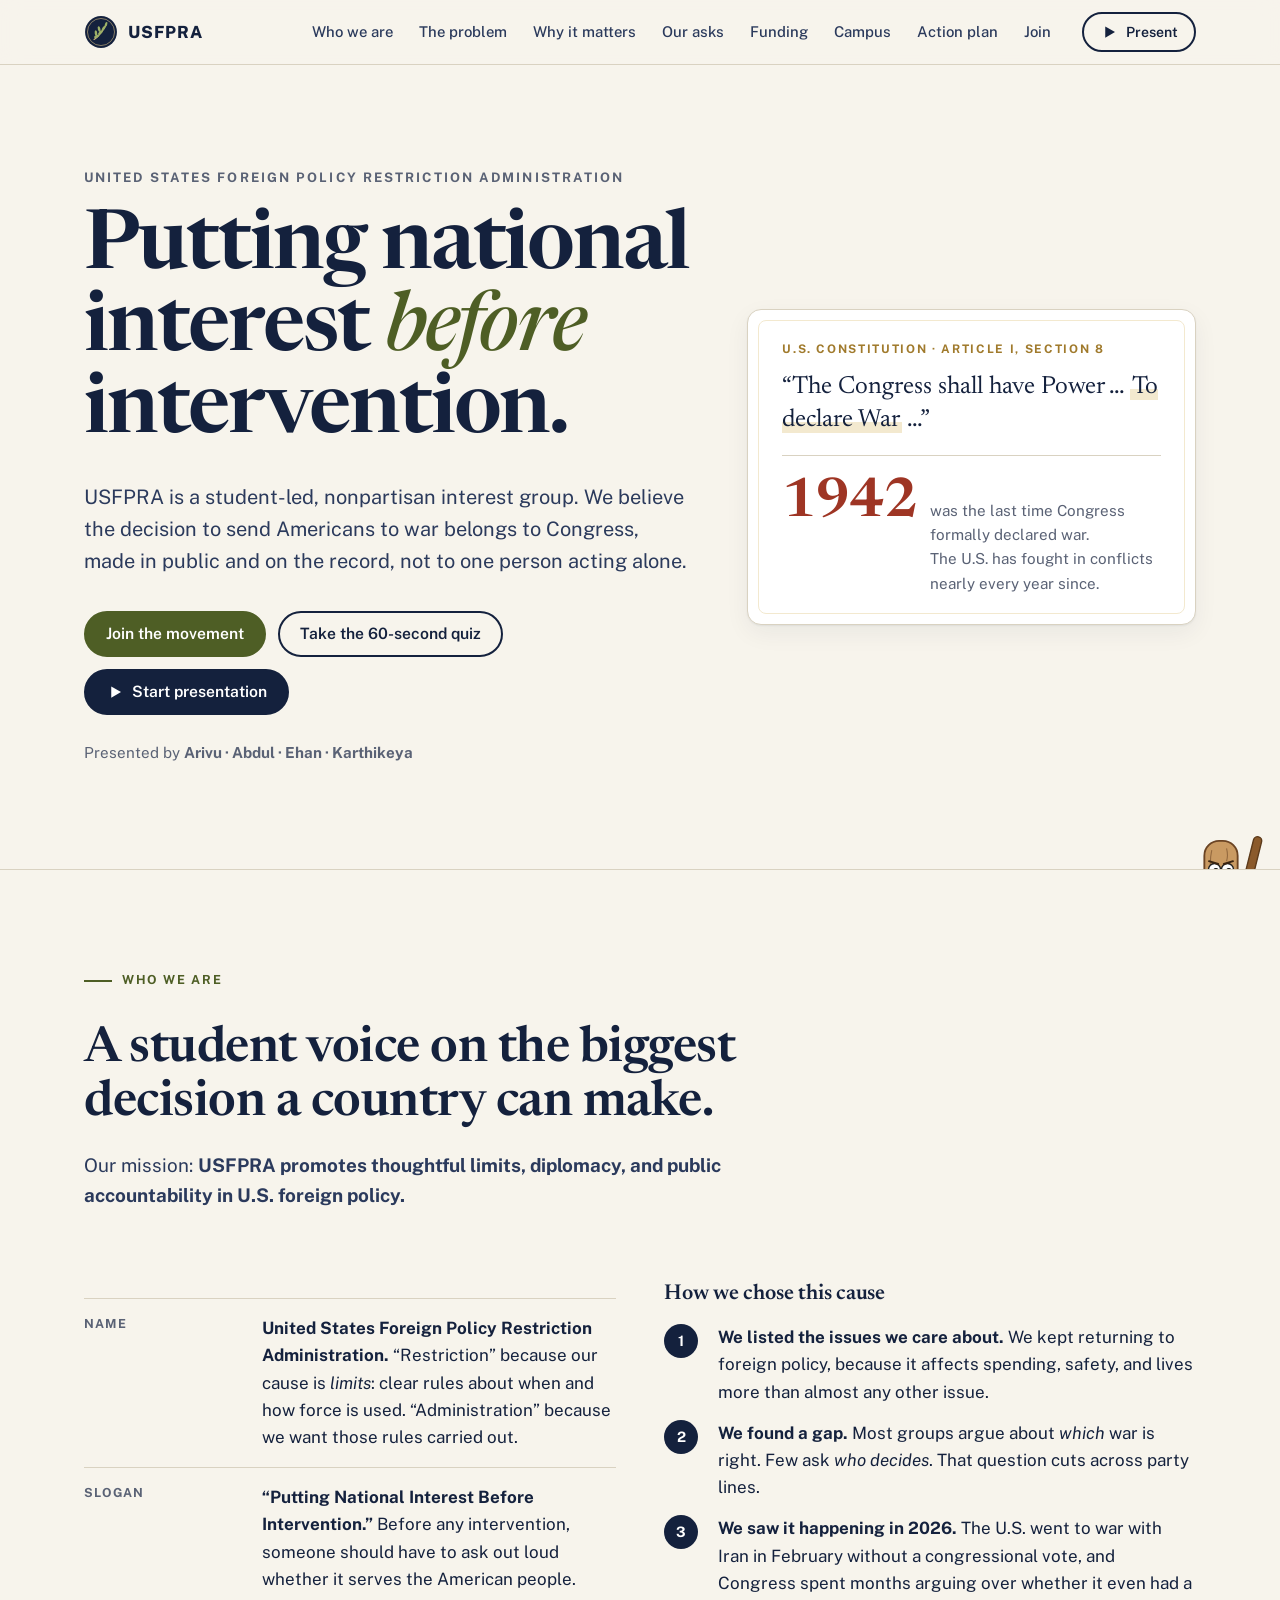
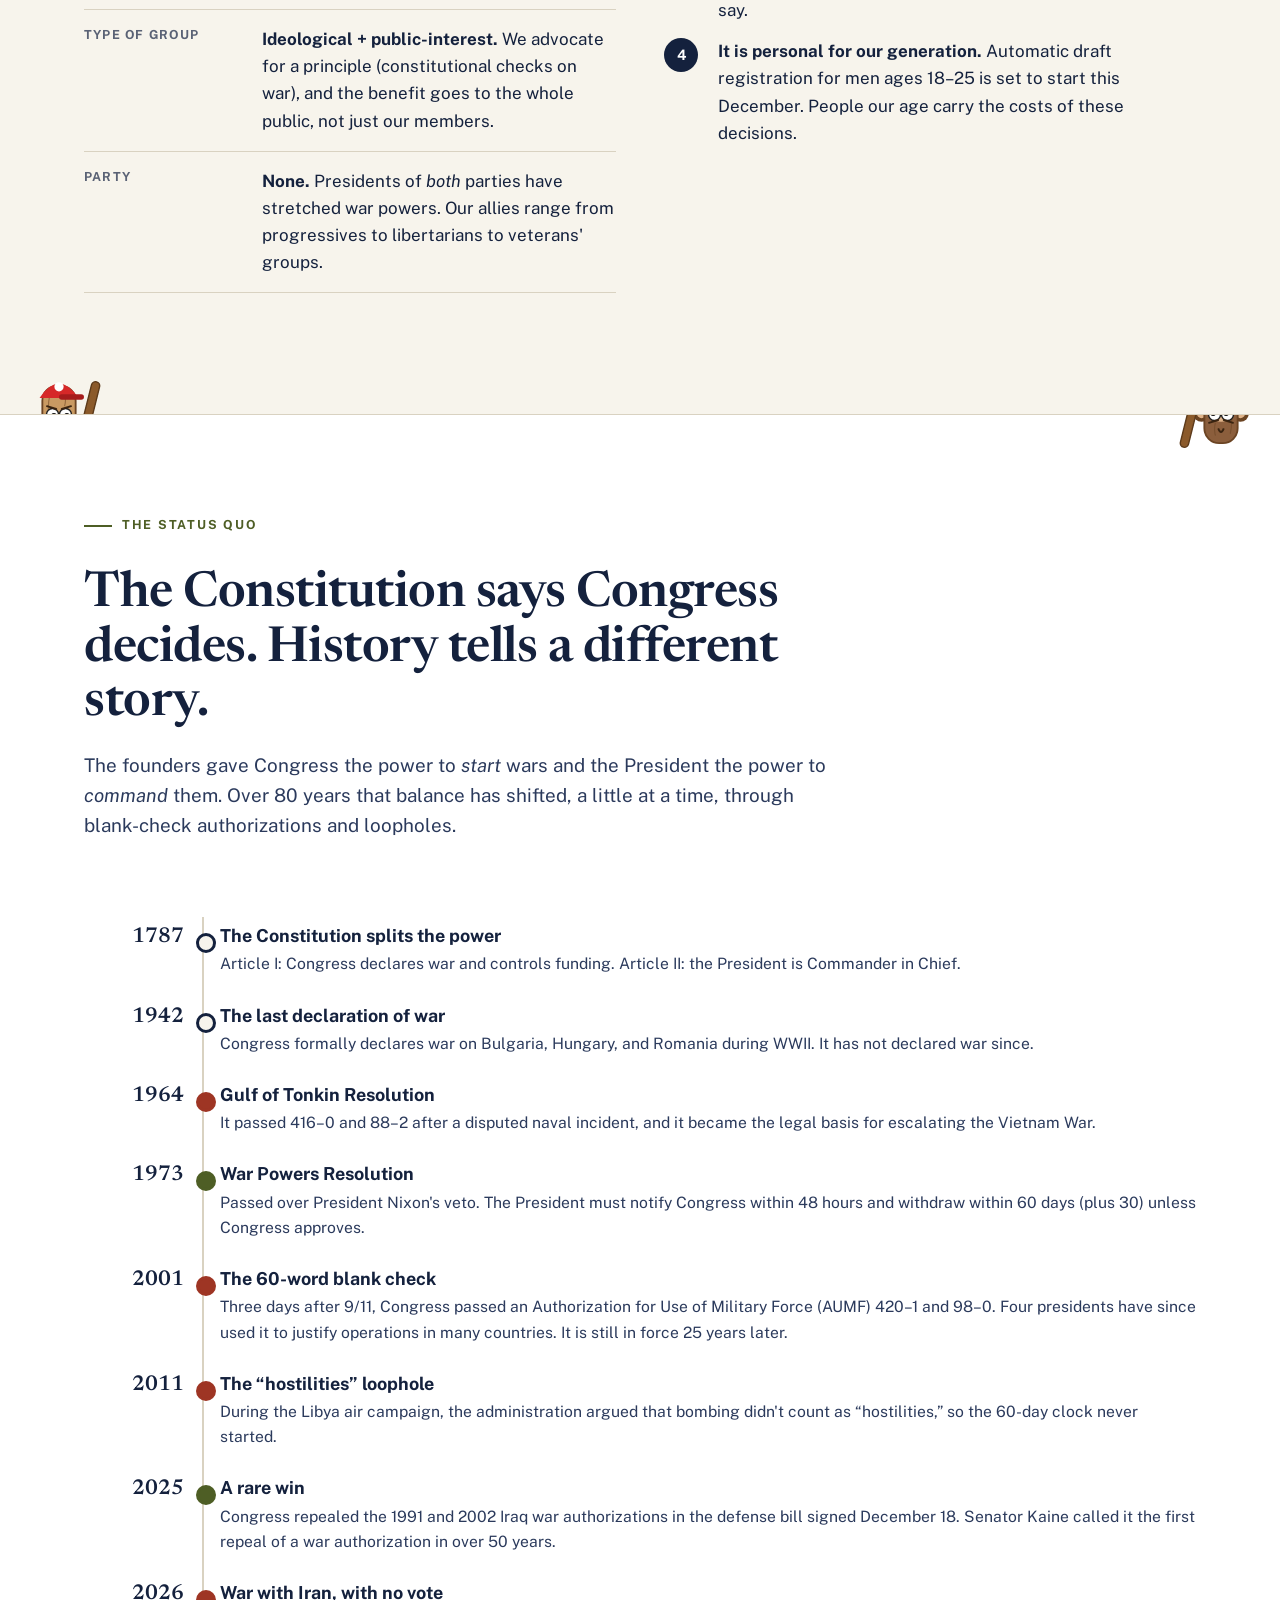
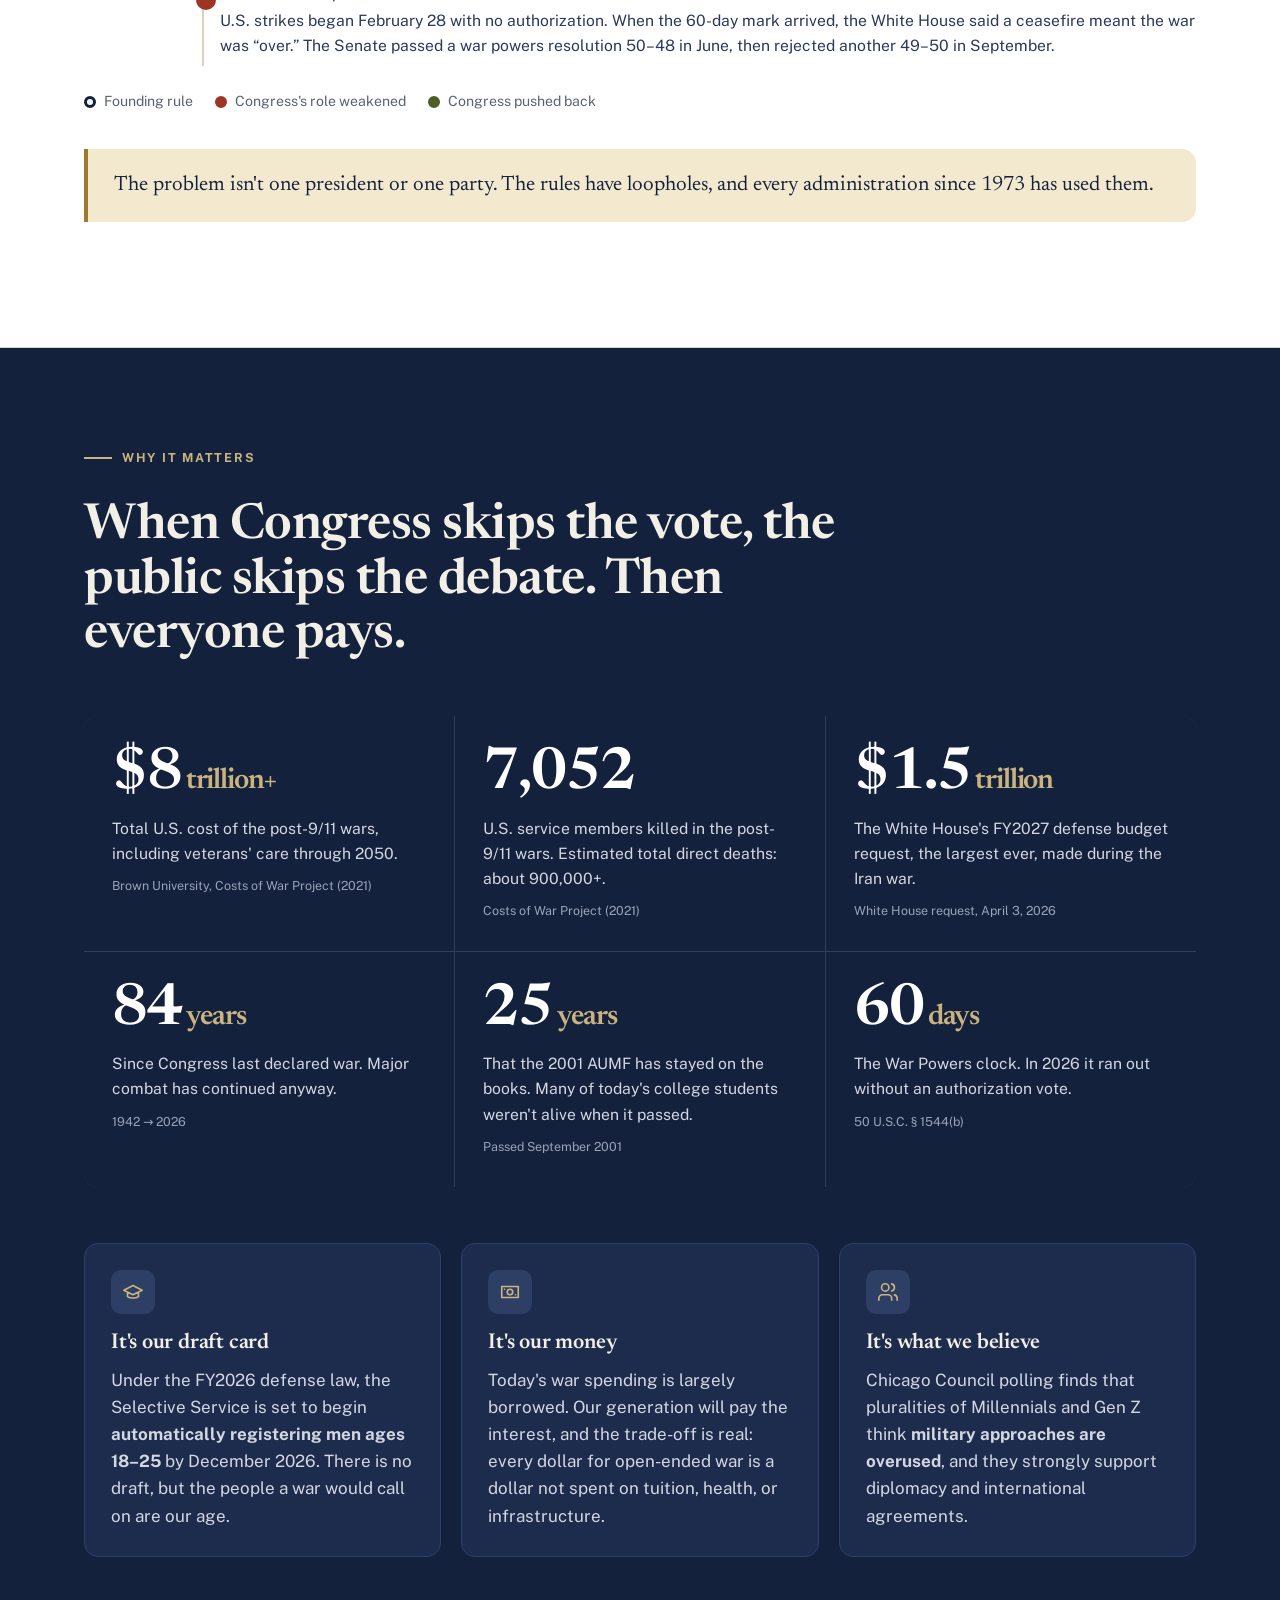
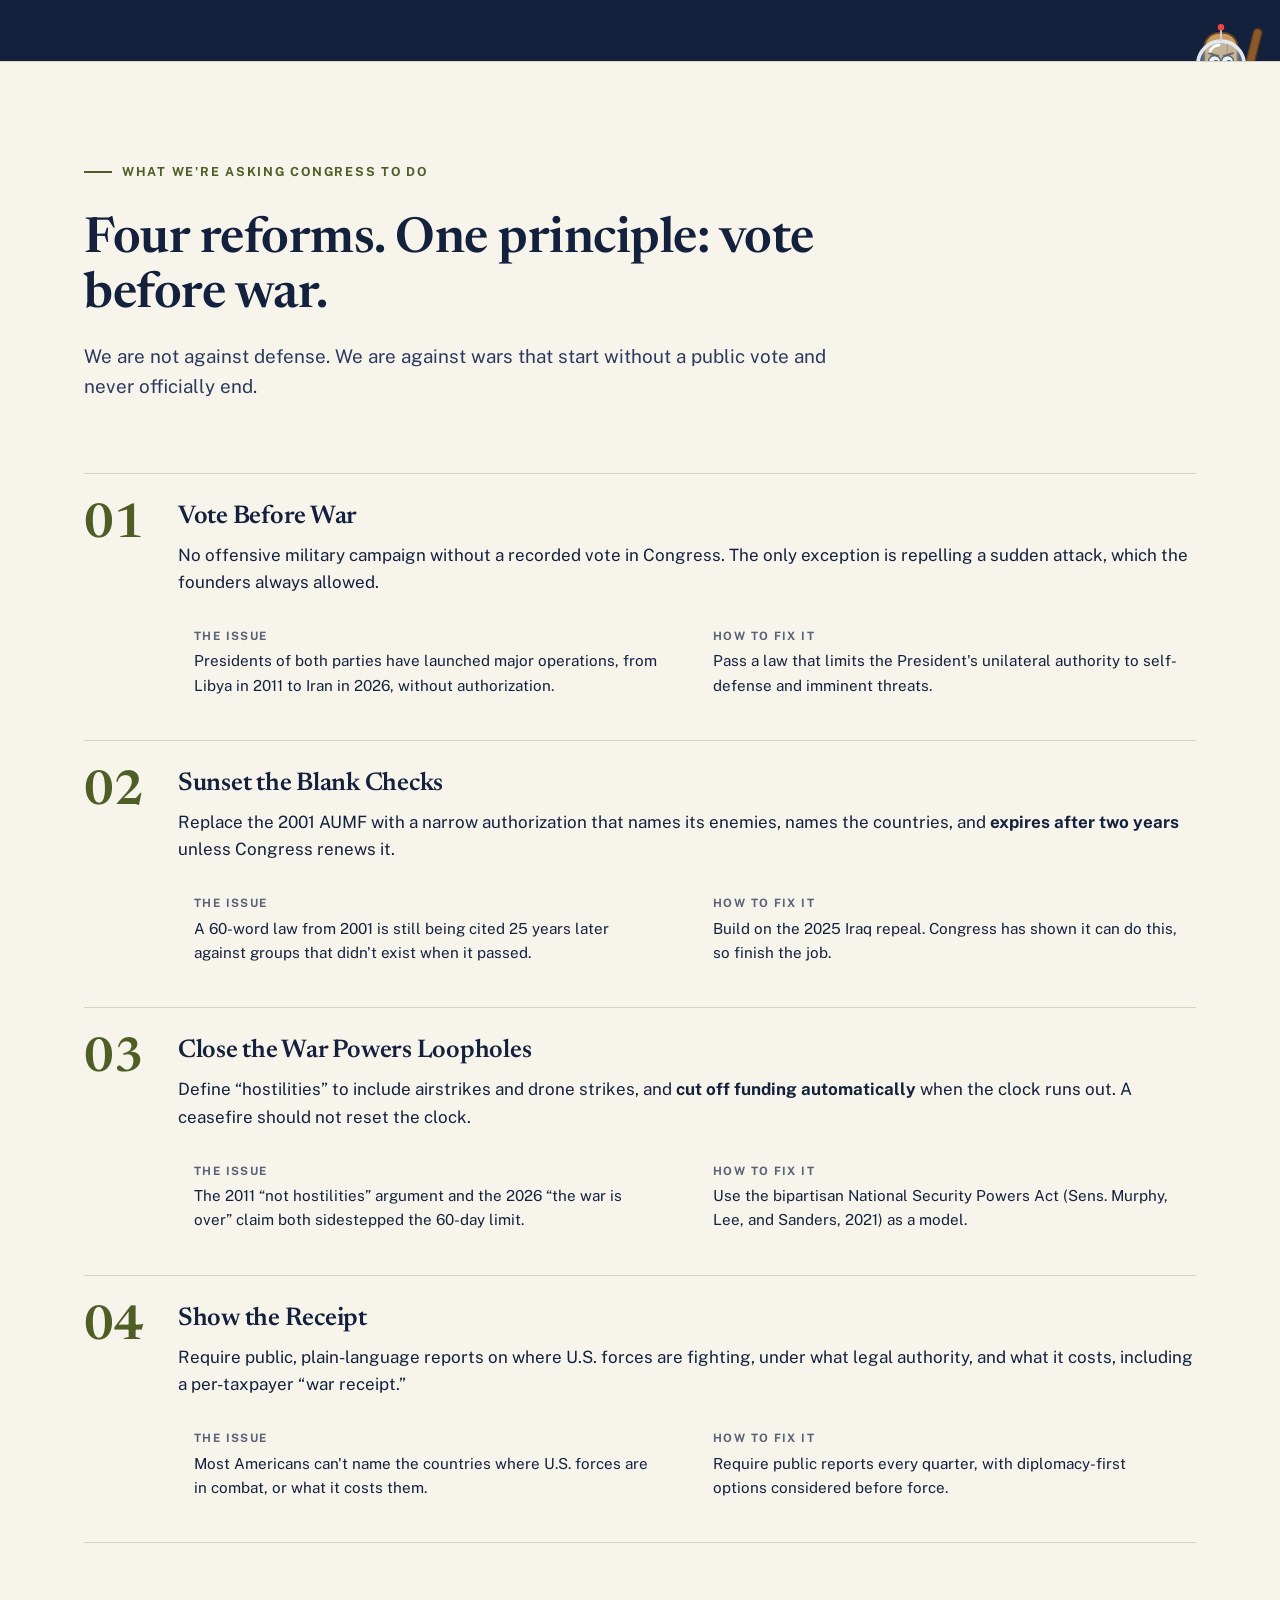
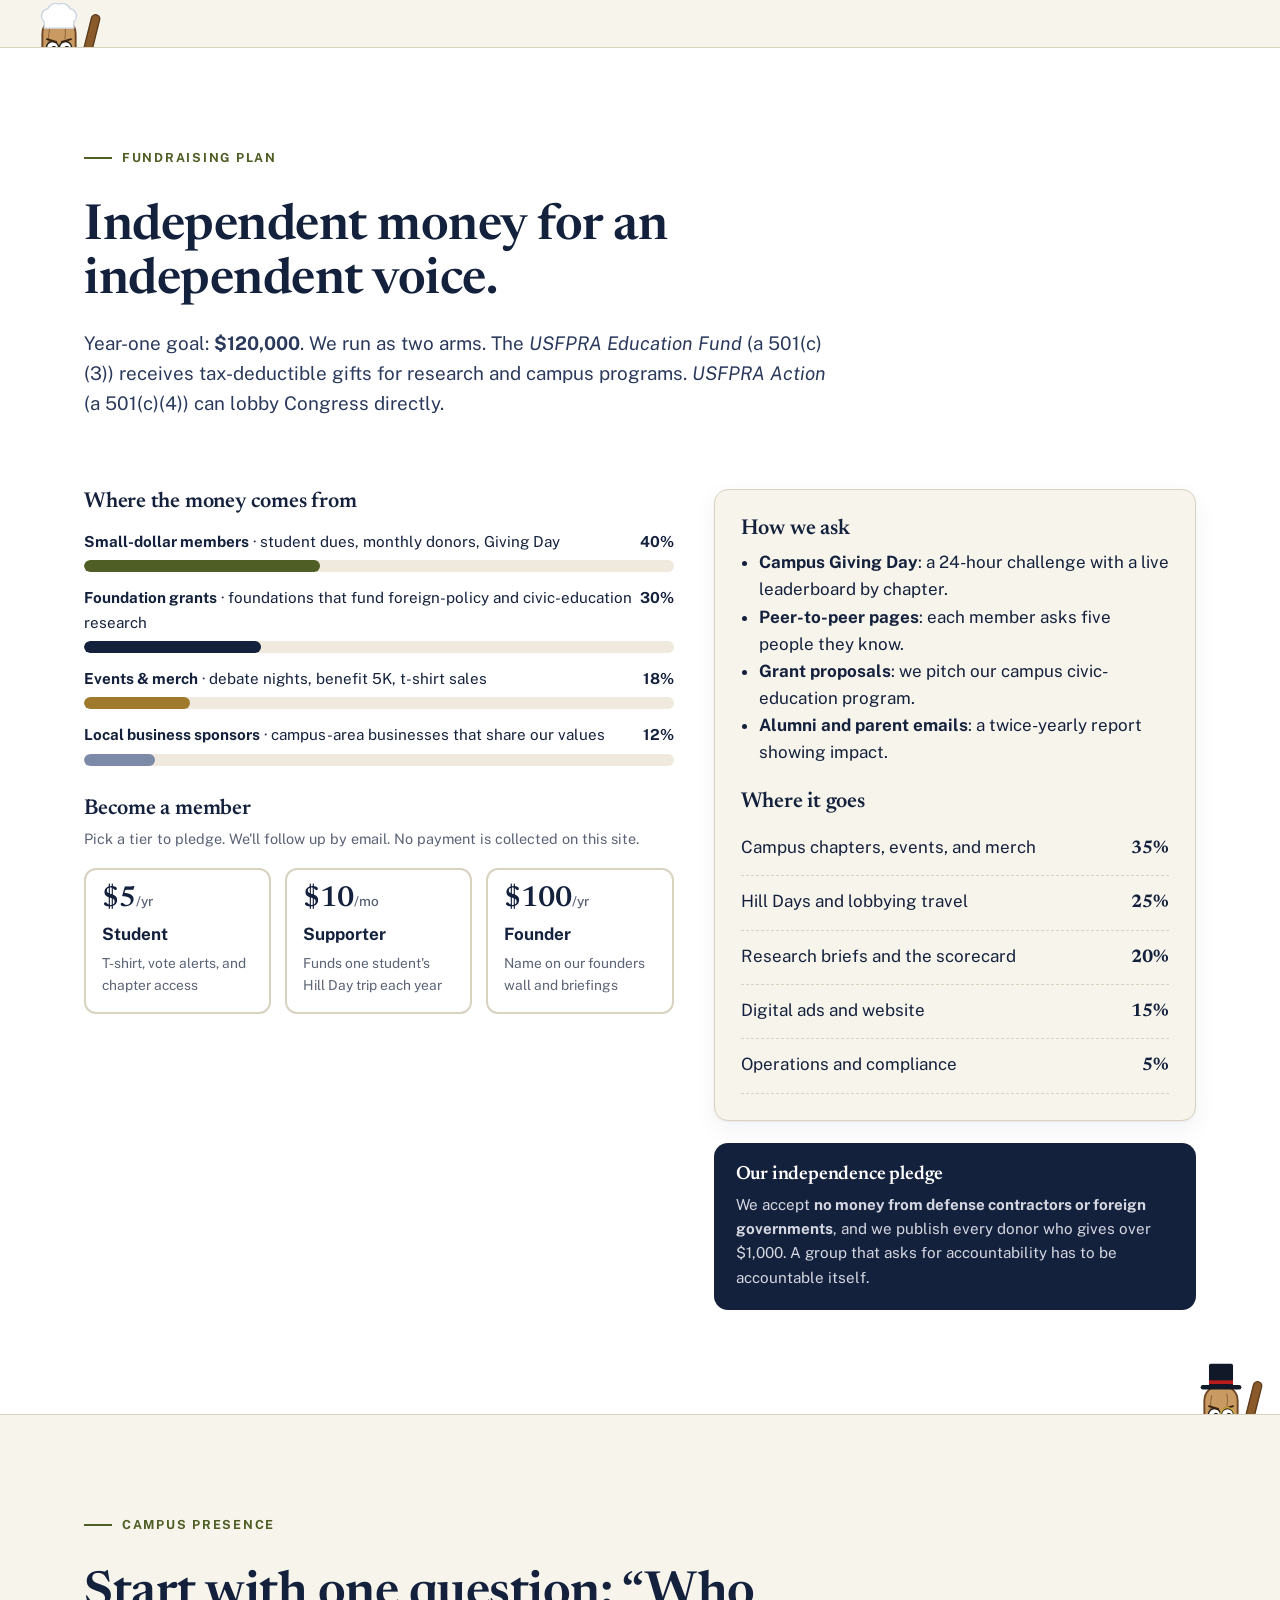
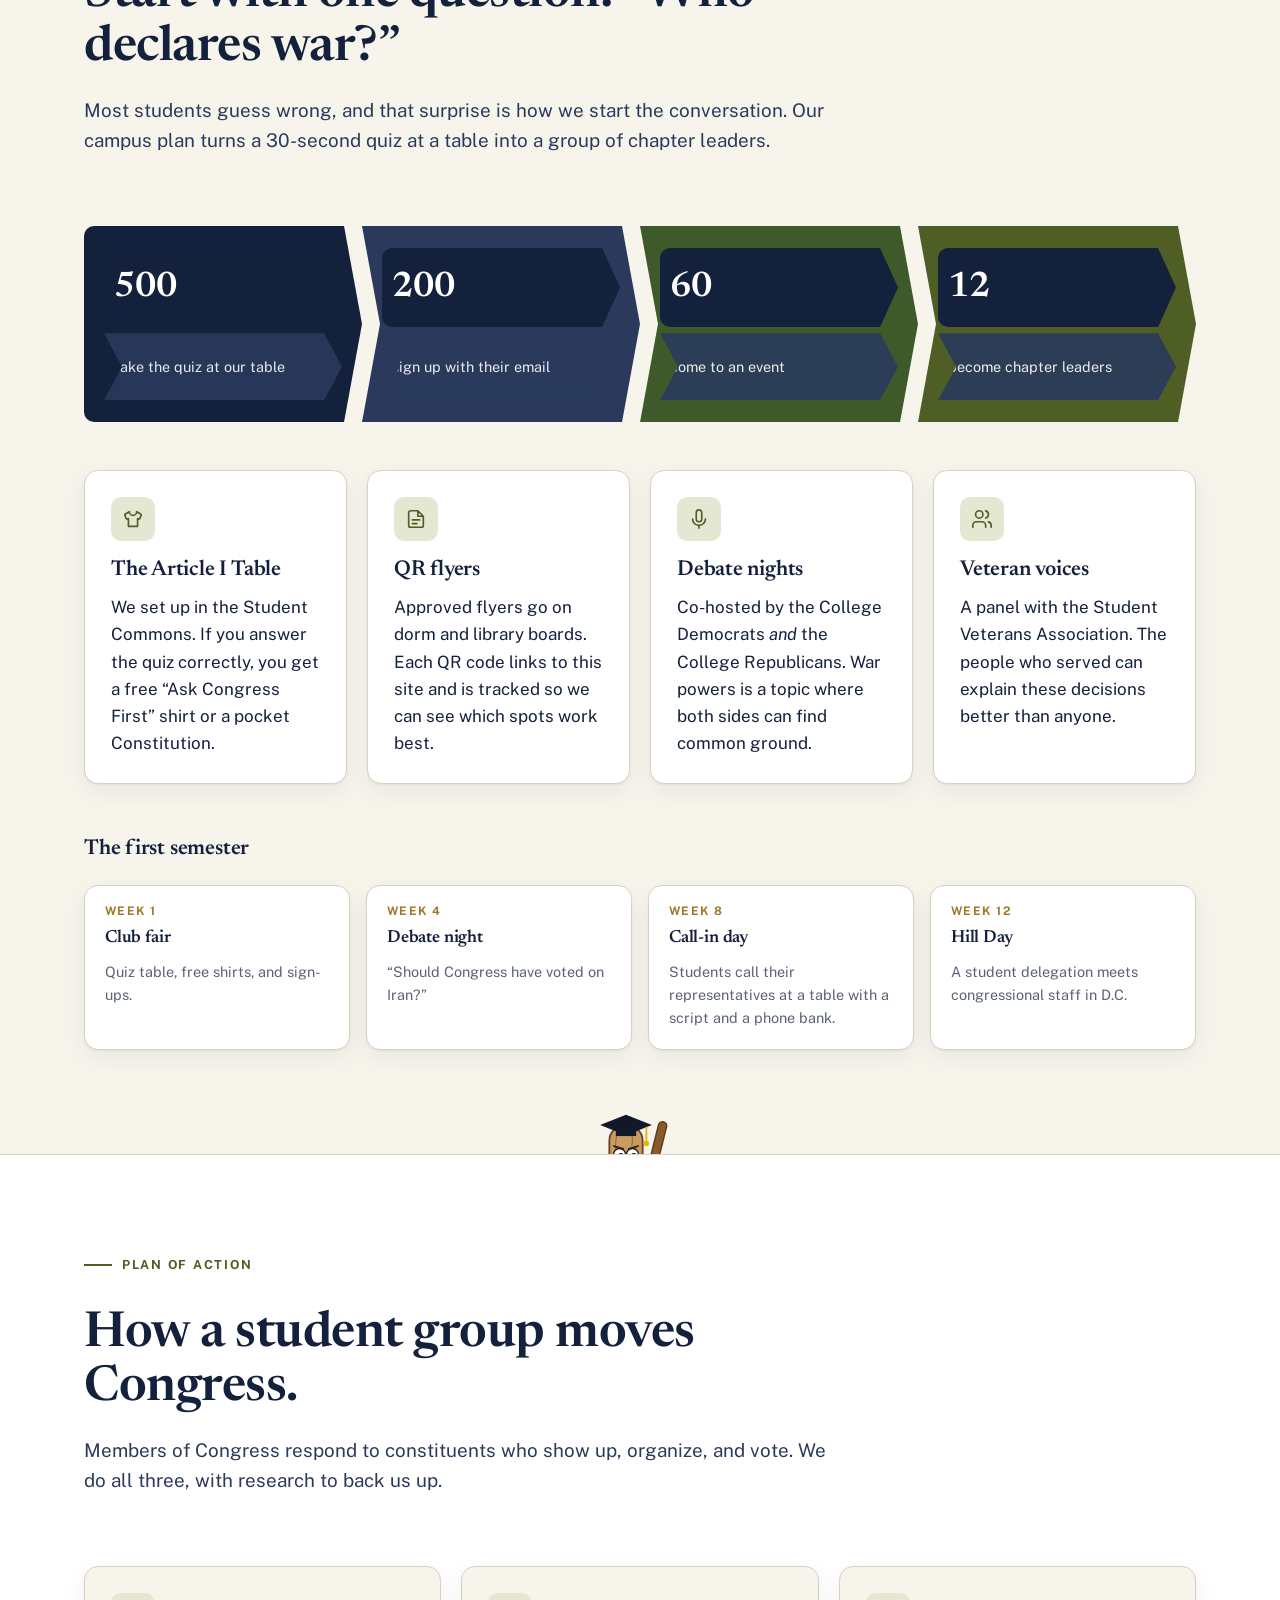
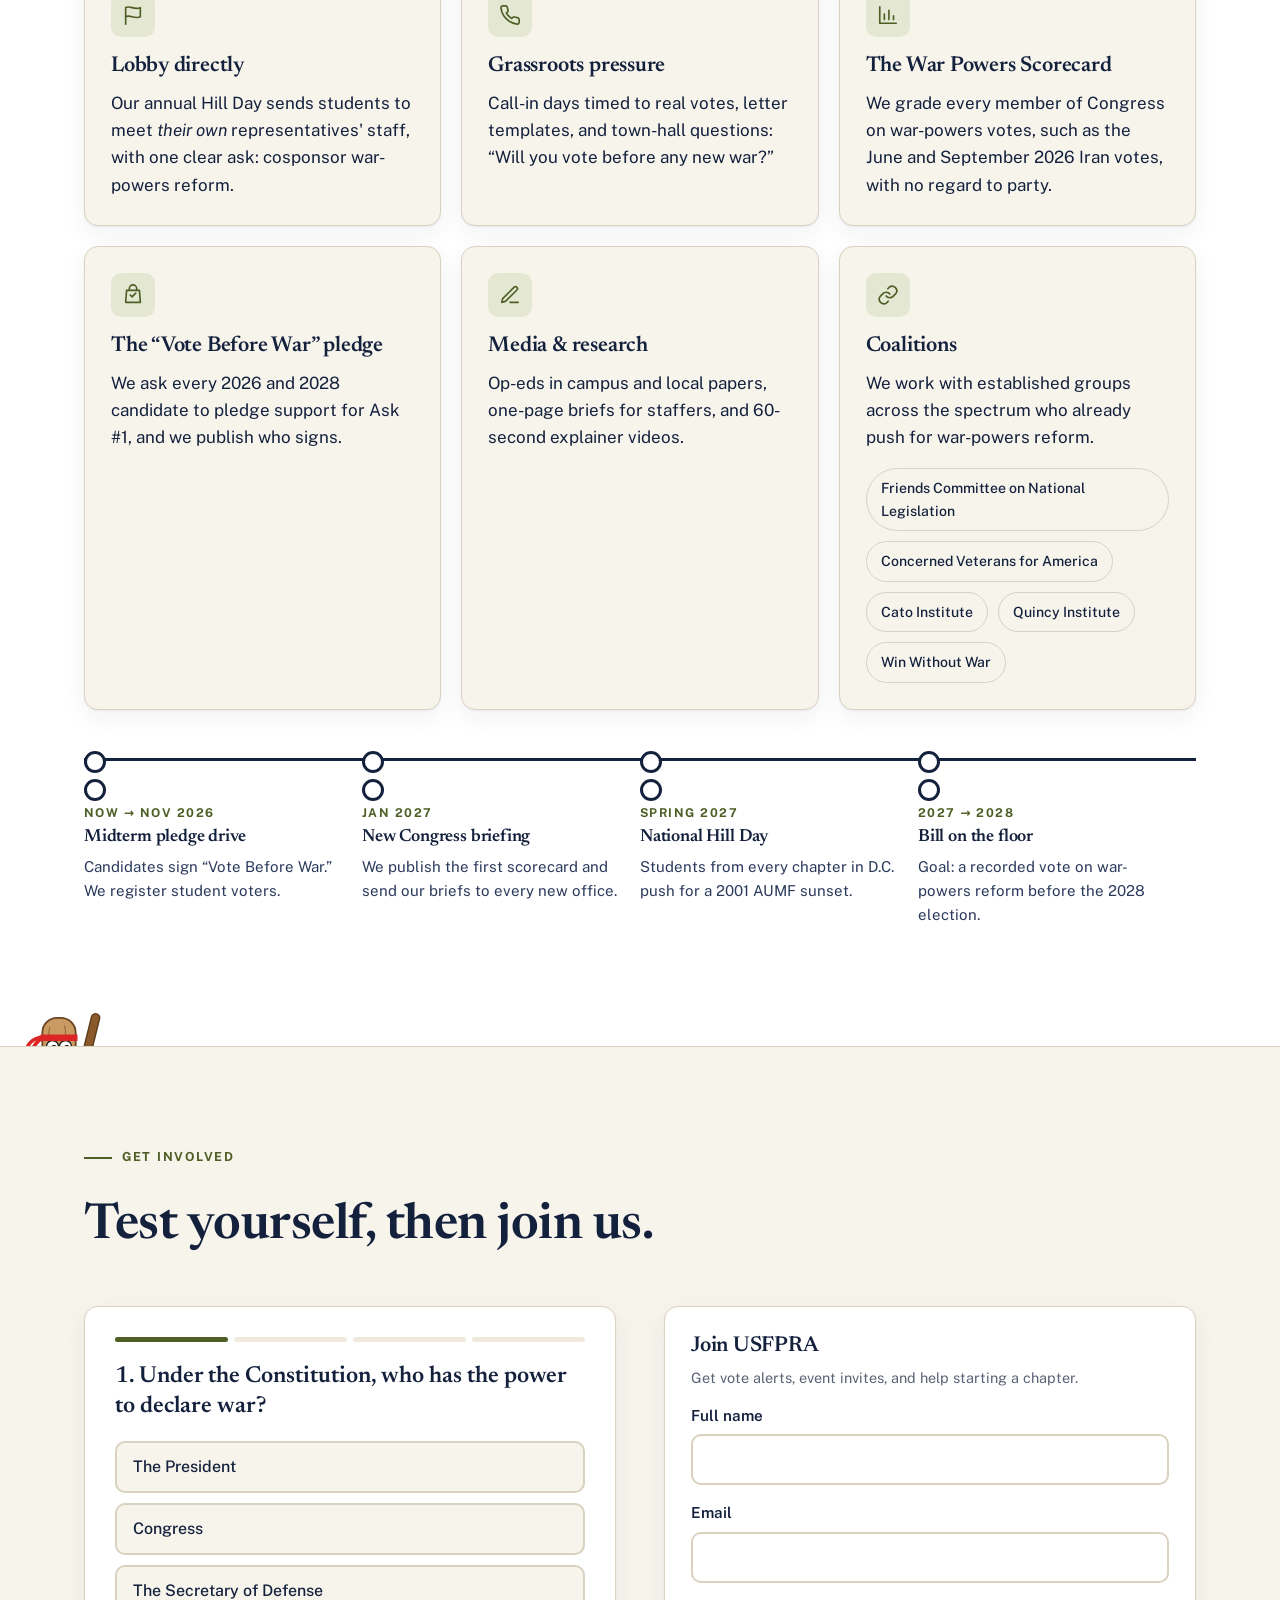
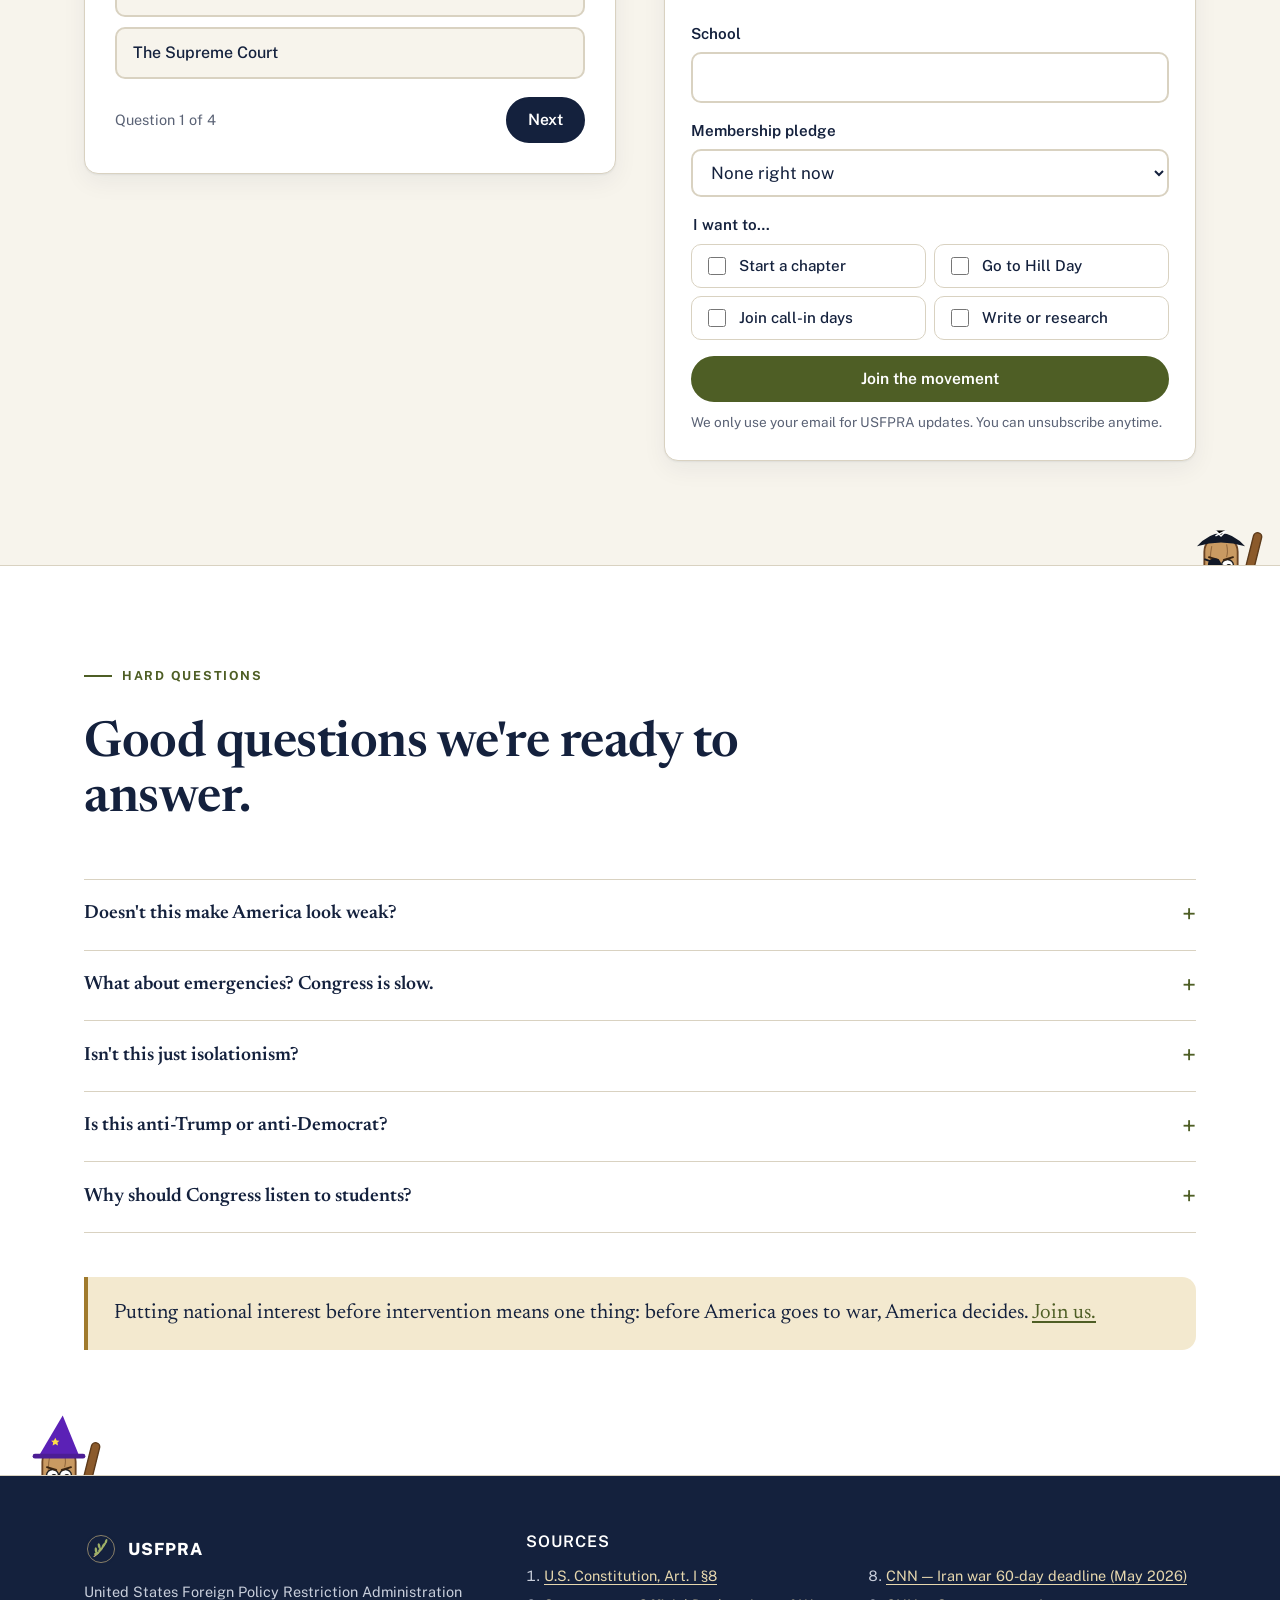
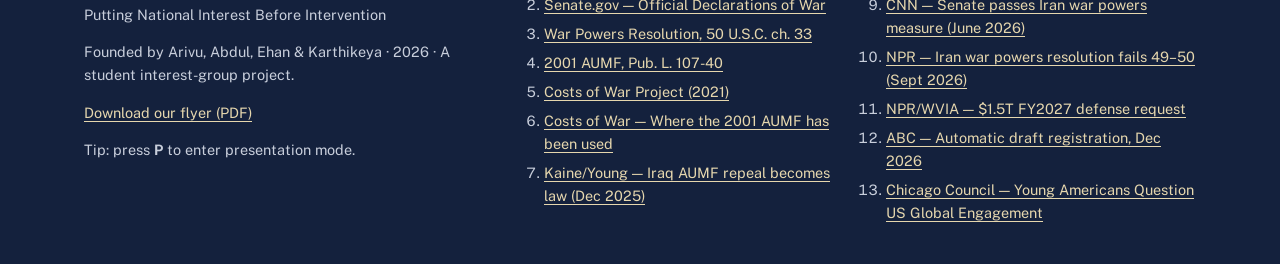
==== index.html @ 07a47657 "Sahurs randomly pop out, make faces, and chant with audio" ====
<!doctype html>
<html lang="en">
<script>document.documentElement.classList.add('js')</script>
<head>
<meta charset="utf-8">
<meta name="viewport" content="width=device-width, initial-scale=1">
<title>USFPRA — Putting National Interest Before Intervention</title>
<meta name="description" content="USFPRA is a student-led, nonpartisan interest group working to restore Congress's constitutional role in decisions of war, end open-ended war authorizations, and make U.S. foreign policy accountable to the public.">
<link rel="icon" href="data:image/svg+xml,%3Csvg xmlns='http://www.w3.org/2000/svg' viewBox='0 0 64 64'%3E%3Ccircle cx='32' cy='32' r='30' fill='%2314213D'/%3E%3Cpath d='M20 44c8-4 16-14 22-26' stroke='%23C9B37E' stroke-width='3' fill='none' stroke-linecap='round'/%3E%3Cellipse cx='27' cy='34' rx='6' ry='3' transform='rotate(-30 27 34)' fill='%238FA35A'/%3E%3Cellipse cx='35' cy='25' rx='6' ry='3' transform='rotate(-55 35 25)' fill='%238FA35A'/%3E%3C/svg%3E">
<link rel="preconnect" href="https://fonts.googleapis.com">
<link rel="preconnect" href="https://fonts.gstatic.com" crossorigin>
<link href="https://fonts.googleapis.com/css2?family=Newsreader:ital,opsz,wght@0,6..72,400;0,6..72,500;0,6..72,600;0,6..72,700;1,6..72,400;1,6..72,500&family=Public+Sans:wght@400;500;600;700;800&display=swap" rel="stylesheet">
<style>
:root{
  --ink:#14213D;          /* navy — primary text & brand */
  --ink-2:#2B3A5C;
  --paper:#F7F4EC;        /* parchment background */
  --paper-2:#EFEAdd;
  --card:#FFFFFF;
  --muted:#5A6275;        /* secondary text, 6.1:1 on paper */
  --rule:#D9D2C1;
  --olive:#4E5E25;        /* diplomacy accent, 7:1 on paper */
  --olive-soft:#E4E8D3;
  --brass:#A07A2C;
  --brass-soft:#F3E9CF;
  --brick:#9E3524;        /* costs / warnings */
  --focus:#2350C7;
  --serif:"Newsreader", Georgia, "Times New Roman", serif;
  --sans:"Public Sans", system-ui, -apple-system, "Segoe UI", sans-serif;
  --max:1160px;
  --r:14px;
  --shadow:0 1px 2px rgba(20,33,61,.06),0 8px 24px rgba(20,33,61,.06);
}
*{box-sizing:border-box}
html{scroll-behavior:smooth;scroll-padding-top:72px}
body{margin:0;background:var(--paper);color:var(--ink);font-family:var(--sans);font-size:17px;line-height:1.6;-webkit-font-smoothing:antialiased}
img,svg{display:block;max-width:100%}
a{color:var(--olive);text-underline-offset:3px}
a:hover{color:var(--ink)}
:focus-visible{outline:3px solid var(--focus);outline-offset:3px;border-radius:4px}
.skip{position:absolute;left:-999px;top:8px;background:var(--ink);color:#fff;padding:10px 14px;border-radius:8px;z-index:100}
.skip:focus{left:8px}
.wrap{max-width:var(--max);margin:0 auto;padding:0 24px}
h1,h2,h3{font-family:var(--serif);font-weight:600;line-height:1.1;letter-spacing:-.01em;margin:0}
h2{font-size:clamp(2rem,4.2vw,3.1rem)}
h3{font-size:1.35rem;line-height:1.25}
p{margin:0 0 1em}
.eyebrow{font:700 .78rem/1 var(--sans);letter-spacing:.14em;text-transform:uppercase;color:var(--olive);display:flex;align-items:center;gap:10px;margin-bottom:18px}
.eyebrow::before{content:"";width:28px;height:2px;background:currentColor}
.lede{font-size:1.18rem;color:var(--ink-2);max-width:62ch}
.muted{color:var(--muted)}
.small{font-size:.9rem}

/* ---------- nav ---------- */
.nav{position:sticky;top:0;z-index:50;background:rgba(247,244,236,.92);backdrop-filter:saturate(1.4) blur(10px);border-bottom:1px solid var(--rule)}
.nav .wrap{display:flex;align-items:center;gap:20px;height:64px}
.brand{display:flex;align-items:center;gap:10px;text-decoration:none;color:var(--ink);font:800 1.05rem/1 var(--sans);letter-spacing:.06em}
.brand svg{width:34px;height:34px}
.nav ul{display:flex;gap:4px;list-style:none;margin:0 0 0 auto;padding:0}
.nav ul a{display:block;white-space:nowrap;padding:10px 11px;border-radius:8px;color:var(--ink-2);text-decoration:none;font-weight:500;font-size:.93rem;transition:background .2s,color .2s}
.nav ul a:hover{background:var(--paper-2);color:var(--ink)}
.btn{display:inline-flex;align-items:center;justify-content:center;gap:8px;min-height:46px;padding:0 20px;border-radius:999px;border:2px solid var(--ink);background:var(--ink);color:#fff;font:600 .98rem/1 var(--sans);text-decoration:none;cursor:pointer;transition:transform .15s,background .2s,color .2s}
.btn:hover{background:var(--ink-2);color:#fff;transform:translateY(-1px)}
.btn.ghost{background:transparent;color:var(--ink)}
.btn.ghost:hover{background:var(--ink);color:#fff}
.btn.olive{background:var(--olive);border-color:var(--olive)}
.btn.olive:hover{background:#3d4a1c}
.btn svg{width:18px;height:18px}
.nav .btn{min-height:40px;padding:0 16px;font-size:.88rem}
.menu-btn{display:none;margin-left:auto;background:none;border:0;width:44px;height:44px;border-radius:8px;cursor:pointer;color:var(--ink)}
@media (max-width:1120px){
  .nav ul{display:none;position:absolute;top:64px;left:0;right:0;flex-direction:column;background:var(--paper);border-bottom:1px solid var(--rule);padding:8px 16px 16px}
  .nav ul.open{display:flex}
  .menu-btn{display:inline-flex;align-items:center;justify-content:center;margin-left:0}
  .nav .btn.present-btn{margin-left:auto}
}

/* ---------- sections ---------- */
section.slide{padding:104px 0;border-bottom:1px solid var(--rule)}
section.alt{background:var(--card)}
section.dark{background:var(--ink);color:#F2EFE6}
section.dark .eyebrow{color:#C9B37E}
section.dark .lede{color:#D3D7E2}
section.dark .muted{color:#AEB5C6}
.head{display:grid;grid-template-columns:1fr;gap:18px;margin-bottom:52px;max-width:820px}

/* hero */
.hero{padding:88px 0 96px;position:relative;overflow:hidden}
.hero .grid{display:grid;grid-template-columns:1.15fr .85fr;gap:56px;align-items:center}
.hero h1{font-size:clamp(2.6rem,6.4vw,5.2rem);font-weight:600;letter-spacing:-.025em;line-height:1.0}
.hero h1 em{font-style:italic;color:var(--olive);font-weight:500}
.hero .acr{font:700 .82rem/1.4 var(--sans);letter-spacing:.16em;text-transform:uppercase;color:var(--muted);margin-bottom:22px}
.hero .lede{margin:26px 0 34px;font-size:1.25rem}
.cta-row{display:flex;flex-wrap:wrap;gap:12px}
.presenters{margin:26px 0 0;font-size:.95rem;color:var(--muted)}
body.present .hero .cta-row .btn[data-present]{display:none}
.article{background:var(--card);border:1px solid var(--rule);border-radius:var(--r);padding:34px 34px 28px;box-shadow:var(--shadow);position:relative}
.article::before{content:"";position:absolute;inset:10px;border:1px solid var(--brass-soft);border-radius:8px;pointer-events:none}
.article .cite{font:700 .74rem/1 var(--sans);letter-spacing:.14em;text-transform:uppercase;color:var(--brass)}
.article blockquote{margin:16px 0 18px;font-family:var(--serif);font-size:1.55rem;line-height:1.3}
.article blockquote mark{background:linear-gradient(transparent 58%,var(--brass-soft) 58%);color:inherit;padding:0 2px}
.article .note{font-size:.95rem;color:var(--muted);border-top:1px solid var(--rule);padding-top:14px}
.article .big{font:600 3.4rem/1 var(--serif);color:var(--brick)}
.stamp{display:flex;align-items:baseline;gap:12px;margin-top:6px}

/* cards */
.cards{display:grid;gap:20px}
.cards.c2{grid-template-columns:repeat(2,1fr)}
.cards.c3{grid-template-columns:repeat(3,1fr)}
.cards.c4{grid-template-columns:repeat(4,1fr)}
.card{background:var(--card);border:1px solid var(--rule);border-radius:var(--r);padding:26px;box-shadow:var(--shadow)}
section.alt .card{background:var(--paper)}
.card h3{margin-bottom:10px}
.card p:last-child{margin-bottom:0}
.icon{width:44px;height:44px;border-radius:10px;background:var(--olive-soft);color:var(--olive);display:flex;align-items:center;justify-content:center;margin-bottom:16px}
.icon svg{width:22px;height:22px}
.tag{display:inline-block;font:700 .72rem/1 var(--sans);letter-spacing:.1em;text-transform:uppercase;padding:6px 9px;border-radius:999px;background:var(--brass-soft);color:#6E5313}

/* who we are */
.split{display:grid;grid-template-columns:1fr 1fr;gap:48px;align-items:start}
.facts{display:grid;gap:0;border-top:1px solid var(--rule)}
.facts div{display:grid;grid-template-columns:160px 1fr;gap:18px;padding:16px 0;border-bottom:1px solid var(--rule)}
.facts dt{font:700 .78rem/1.5 var(--sans);letter-spacing:.1em;text-transform:uppercase;color:var(--muted)}
.facts dd{margin:0}
.steps{counter-reset:s;list-style:none;margin:0;padding:0;display:grid;gap:14px}
.steps li{counter-increment:s;display:grid;grid-template-columns:40px 1fr;gap:14px;align-items:start}
.steps li::before{content:counter(s);width:34px;height:34px;border-radius:50%;background:var(--ink);color:#fff;font:700 .9rem/34px var(--sans);text-align:center}

/* timeline */
.timeline{position:relative;display:grid;gap:0;margin-top:8px}
.timeline::before{content:"";position:absolute;left:118px;top:6px;bottom:6px;width:2px;background:var(--rule)}
.t{display:grid;grid-template-columns:100px 36px 1fr;gap:0;padding:14px 0}
.t .yr{font:600 1.35rem/1.2 var(--serif);text-align:right;padding-right:0}
.t .dot{position:relative}
.t .dot::after{content:"";position:absolute;left:12px;top:8px;width:14px;height:14px;border-radius:50%;background:var(--paper);border:3px solid var(--ink)}
.t.warn .dot::after{border-color:var(--brick);background:var(--brick)}
.t.win .dot::after{border-color:var(--olive);background:var(--olive)}
.t h3{font-size:1.12rem;margin-bottom:4px;font-family:var(--sans);font-weight:700;letter-spacing:0}
.t p{margin:0;color:var(--ink-2);font-size:.98rem}
.legend{display:flex;gap:22px;flex-wrap:wrap;font-size:.88rem;color:var(--muted);margin-top:18px}
.legend span{display:inline-flex;align-items:center;gap:8px}
.legend i{width:12px;height:12px;border-radius:50%;border:3px solid var(--ink);display:inline-block}
.legend i.w{border-color:var(--brick);background:var(--brick)}
.legend i.g{border-color:var(--olive);background:var(--olive)}
.callout{margin-top:36px;padding:22px 26px;border-left:4px solid var(--brass);background:var(--brass-soft);border-radius:0 var(--r) var(--r) 0;font-family:var(--serif);font-size:1.3rem;line-height:1.4}

/* stats */
.stats{display:grid;grid-template-columns:repeat(3,1fr);gap:1px;background:rgba(255,255,255,.12);border-radius:var(--r);overflow:hidden}
.stat{background:var(--ink);padding:30px 28px}
.stat .n{font:600 clamp(2.4rem,4.6vw,3.6rem)/1 var(--serif);color:#fff;letter-spacing:-.02em}
.stat .n small{font-size:.5em;color:#C9B37E;margin-left:4px}
.stat .l{margin-top:12px;color:#D3D7E2;font-size:.98rem}
.stat .s{margin-top:10px;font-size:.78rem;color:#9AA3B8}
.youth{margin-top:56px;display:grid;grid-template-columns:repeat(3,1fr);gap:20px}
.youth .card{background:#1D2C4D;border-color:#2E3F66;color:#F2EFE6;box-shadow:none}
.youth .card p{color:#D3D7E2}
.youth .icon{background:#2E3F66;color:#C9B37E}

/* asks */
.ask{display:grid;grid-template-columns:72px 1fr;gap:22px;padding:28px 0;border-top:1px solid var(--rule)}
.ask:last-child{border-bottom:1px solid var(--rule)}
.ask .num{font:600 3rem/1 var(--serif);color:var(--olive)}
.ask h3{font-size:1.6rem;margin-bottom:8px}
.ask .how{display:grid;grid-template-columns:1fr 1fr;gap:20px;margin-top:14px}
.ask .how div{background:var(--paper);border-radius:10px;padding:14px 16px;font-size:.95rem}
.ask .how b{display:block;font-size:.72rem;letter-spacing:.12em;text-transform:uppercase;color:var(--muted);margin-bottom:4px}

/* money */
.money{display:grid;grid-template-columns:1.1fr .9fr;gap:40px;align-items:start}
.bar{margin:14px 0}
.bar .row{display:flex;justify-content:space-between;font-size:.95rem;margin-bottom:6px}
.bar .row b{font-weight:700}
.bar .track{height:12px;border-radius:999px;background:var(--paper-2);overflow:hidden}
.bar .fill{height:100%;border-radius:999px;background:var(--olive);width:0;transition:width 1s cubic-bezier(.2,.7,.2,1)}
.bar.b2 .fill{background:var(--ink)}
.bar.b3 .fill{background:var(--brass)}
.bar.b4 .fill{background:#7C8AA8}
.tiers{display:grid;grid-template-columns:repeat(3,1fr);gap:14px;margin-top:18px}
.tier{border:2px solid var(--rule);border-radius:12px;padding:16px;text-align:left;background:var(--card);cursor:pointer;font:inherit;color:inherit;transition:border-color .2s,transform .15s}
.tier:hover{border-color:var(--olive);transform:translateY(-2px)}
.tier .p{font:600 1.8rem/1 var(--serif)}
.tier .p span{font:500 .85rem var(--sans);color:var(--muted)}
.tier .nm{font-weight:700;margin:6px 0 4px}
.tier .d{font-size:.86rem;color:var(--muted)}
.pledge{margin-top:22px;padding:20px 22px;border-radius:var(--r);background:var(--ink);color:#F2EFE6}
.pledge h3{color:#fff;font-size:1.2rem;margin-bottom:6px}
.pledge p{margin:0;color:#D3D7E2;font-size:.95rem}
.uses{list-style:none;margin:0;padding:0}
.uses li{display:flex;justify-content:space-between;padding:12px 0;border-bottom:1px dashed var(--rule)}
.uses li b{font-family:var(--serif);font-size:1.15rem}

/* campus */
.funnel{display:grid;grid-template-columns:repeat(4,1fr);gap:0;margin:8px 0 48px}
.funnel div{padding:22px 20px;background:var(--ink);color:#fff;position:relative;clip-path:polygon(0 0,calc(100% - 18px) 0,100% 50%,calc(100% - 18px) 100%,0 100%,18px 50%)}
.funnel div:first-child{clip-path:polygon(0 0,calc(100% - 18px) 0,100% 50%,calc(100% - 18px) 100%,0 100%);border-radius:10px 0 0 10px}
.funnel div:nth-child(2){background:var(--ink-2)}
.funnel div:nth-child(3){background:#3F5A2A;}
.funnel div:nth-child(4){background:var(--olive)}
.funnel .n{font:600 2.2rem/1 var(--serif)}
.funnel .l{font-size:.9rem;opacity:.9;margin-top:6px;padding-left:10px}
.funnel .n{padding-left:10px}
.cal{display:grid;grid-template-columns:repeat(4,1fr);gap:16px;margin-top:22px}
.cal .card{padding:20px}
.cal .wk{font:700 .74rem/1 var(--sans);letter-spacing:.12em;text-transform:uppercase;color:var(--brass);margin-bottom:10px}
.cal h3{font-size:1.1rem}
.flyer-mini{display:block;border-radius:12px;overflow:hidden;border:1px solid var(--rule);box-shadow:var(--shadow);background:#fff}

/* plan */
.plan{display:grid;grid-template-columns:repeat(3,1fr);gap:20px}
.road{margin-top:48px;display:grid;grid-template-columns:repeat(4,1fr);gap:0;border-top:3px solid var(--ink)}
.road div{padding:18px 18px 0 0;position:relative}
.road div::before{content:"";position:absolute;top:-10px;left:0;width:16px;height:16px;border-radius:50%;background:var(--paper);border:3px solid var(--ink)}
section.alt .road div::before{background:var(--card)}
.road .when{font:700 .76rem/1 var(--sans);letter-spacing:.12em;text-transform:uppercase;color:var(--olive);margin:10px 0 8px}
.road h3{font-size:1.1rem;margin-bottom:6px}
.road p{font-size:.94rem;color:var(--ink-2)}
.coal{display:flex;flex-wrap:wrap;gap:10px;margin-top:14px}
.coal span{border:1px solid var(--rule);background:var(--paper);border-radius:999px;padding:8px 14px;font-size:.88rem;font-weight:500}

/* quiz */
.quiz{background:var(--card);border:1px solid var(--rule);border-radius:var(--r);padding:30px;box-shadow:var(--shadow)}
.quiz .prog{display:flex;gap:6px;margin-bottom:20px}
.quiz .prog i{flex:1;height:5px;border-radius:999px;background:var(--paper-2)}
.quiz .prog i.on{background:var(--olive)}
.quiz .q{font:600 1.45rem/1.3 var(--serif);margin-bottom:18px}
.opts{display:grid;gap:10px}
.opt{text-align:left;min-height:52px;padding:12px 16px;border-radius:10px;border:2px solid var(--rule);background:var(--paper);font:500 1rem/1.35 var(--sans);color:var(--ink);cursor:pointer;transition:border-color .2s,background .2s}
.opt:hover:not(:disabled){border-color:var(--ink)}
.opt.right{border-color:var(--olive);background:var(--olive-soft)}
.opt.wrong{border-color:var(--brick);background:#F6E2DD}
.opt:disabled{cursor:default}
.explain{margin-top:16px;padding:14px 16px;border-radius:10px;background:var(--paper);font-size:.96rem;display:none}
.explain.show{display:block}
.quiz .foot{display:flex;justify-content:space-between;align-items:center;margin-top:18px;gap:12px}

/* form */
form .field{display:grid;gap:6px;margin-bottom:16px}
label{font-weight:600;font-size:.95rem}
input[type=text],input[type=email],select{min-height:48px;padding:10px 14px;border-radius:10px;border:2px solid var(--rule);background:#fff;font:inherit;color:var(--ink)}
input:focus,select:focus{border-color:var(--ink);outline:none;box-shadow:0 0 0 4px rgba(35,80,199,.18)}
.checks{display:grid;grid-template-columns:1fr 1fr;gap:8px}
.checks label{display:flex;gap:10px;align-items:center;font-weight:500;min-height:44px;padding:8px 12px;border:1px solid var(--rule);border-radius:10px;background:#fff;cursor:pointer}
.checks input{width:18px;height:18px;accent-color:var(--olive)}
.help{font-size:.85rem;color:var(--muted)}
.ok{display:none;padding:18px;border-radius:10px;background:var(--olive-soft);color:#2F3A12;font-weight:500}
.ok.show{display:block}
.err{color:var(--brick);font-size:.88rem;min-height:1.2em}

/* faq */
details{border-top:1px solid var(--rule);padding:4px 0}
details:last-of-type{border-bottom:1px solid var(--rule)}
summary{cursor:pointer;list-style:none;display:flex;justify-content:space-between;align-items:center;gap:16px;padding:18px 0;font:600 1.2rem/1.3 var(--serif)}
summary::-webkit-details-marker{display:none}
summary::after{content:"+";font:400 1.6rem/1 var(--sans);color:var(--olive);transition:transform .2s}
details[open] summary::after{transform:rotate(45deg)}
details p{color:var(--ink-2);max-width:75ch}

footer{padding:56px 0 40px;background:var(--ink);color:#C8CEDB;font-size:.9rem}
footer a{color:#E6D7AE}
footer .cols{display:grid;grid-template-columns:1.2fr 2fr;gap:40px}
footer ol{padding-left:18px;margin:0;columns:2;column-gap:32px}
footer li{margin-bottom:6px;break-inside:avoid}

/* reveal */
.js .rv{opacity:0;transform:translateY(14px);transition:opacity .6s ease,transform .6s ease}
.js .rv.in{opacity:1;transform:none}
@media (prefers-reduced-motion:reduce){*{scroll-behavior:auto!important;transition:none!important}.rv{opacity:1;transform:none}}

/* responsive */
@media (max-width:980px){
  .hero .grid,.split,.money{grid-template-columns:1fr}
  .cards.c3,.cards.c4,.plan,.youth,.cal{grid-template-columns:1fr 1fr}
  .stats{grid-template-columns:1fr 1fr}
  .road{grid-template-columns:1fr 1fr;row-gap:28px}
  footer .cols{grid-template-columns:1fr}
}
@media (max-width:640px){
  body{font-size:16px}
  .wrap{padding:0 16px}
  section.slide{padding:72px 0}
  .cards.c2,.cards.c3,.cards.c4,.plan,.youth,.cal,.stats,.tiers,.checks,.ask .how{grid-template-columns:1fr}
  .funnel{grid-template-columns:1fr 1fr;gap:6px}
  .funnel div,.funnel div:first-child{clip-path:none;border-radius:10px}
  .road{grid-template-columns:1fr}
  .timeline::before{left:78px}
  .t{grid-template-columns:62px 32px 1fr}
  .t .yr{font-size:1.05rem}
  .t .dot::after{left:9px}
  .ask{grid-template-columns:1fr;gap:6px}
  .facts div{grid-template-columns:1fr;gap:4px}
  footer ol{columns:1}
}

/* ---------- PRESENT MODE ---------- */
.hud{display:none}
body.present .nav{display:none}
body.present{font-size:19px}
body.present section.slide,body.present .hero{min-height:100vh;display:flex;align-items:center;padding:64px 0 96px;border-bottom:0}
body.present section.slide > .wrap,body.present .hero > .wrap{width:100%;max-width:1320px}
body.present section.slide{padding:32px 0 84px}
body.present #status .timeline{grid-template-columns:1fr 1fr;column-gap:40px}
body.present #status .timeline::before{display:none}
body.present #status .t{grid-template-columns:70px 30px 1fr}
body.present #status .t .yr{font-size:1.2rem}
body.present #status .t .dot::after{left:8px}
body.present #status .head .lede,body.present #asks .head .lede{display:none}
body.present #asks .ask .how{display:none}
body.present #asks .rv:last-child{display:grid;grid-template-columns:1fr 1fr;column-gap:40px}
body.present #asks .ask:last-child{border-bottom:0}
body.present .head{margin-bottom:32px}
.hud .more{display:none;padding:0 10px;color:#E6D7AE;font-weight:600;white-space:nowrap}
body.present.has-more .hud .more{display:inline}
body.present .rv{opacity:1!important;transform:none!important}
body.present footer{display:none}
body.present section.enter > .wrap{animation:slideIn .45s cubic-bezier(.2,.7,.2,1)}
@keyframes slideIn{from{opacity:0;transform:translateY(18px)}to{opacity:1;transform:none}}
body.present .hud{display:flex;position:fixed;left:50%;bottom:18px;transform:translateX(-50%);z-index:90;align-items:center;gap:6px;background:rgba(20,33,61,.94);color:#fff;border-radius:999px;padding:6px;box-shadow:0 10px 30px rgba(0,0,0,.25);font-size:.9rem;transition:opacity .3s}
body.present.idle .hud{opacity:.15}
.hud button{width:40px;height:40px;border-radius:50%;border:0;background:transparent;color:#fff;cursor:pointer;display:flex;align-items:center;justify-content:center}
.hud button:hover{background:rgba(255,255,255,.12)}
.hud button svg{width:18px;height:18px}
.hud .who{padding:0 12px;display:flex;align-items:center;gap:10px;white-space:nowrap}
.hud .who b{color:#E6D7AE}
.hud .clock{font-variant-numeric:tabular-nums;padding:6px 12px;border-radius:999px;background:rgba(255,255,255,.1)}
.hud .clock.over{background:var(--brick)}
.hud .dots{display:flex;gap:5px;padding:0 8px}
.hud .dots i{width:7px;height:7px;border-radius:50%;background:rgba(255,255,255,.3)}
.hud .dots i.on{background:#E6D7AE}
.keys{position:fixed;inset:0;z-index:120;background:rgba(20,33,61,.6);display:none;align-items:center;justify-content:center}
.keys.show{display:flex}
.keys .box{background:#fff;color:var(--ink);border-radius:16px;padding:28px 32px;max-width:440px;width:90%}
.keys kbd{display:inline-block;min-width:30px;text-align:center;padding:3px 8px;border:1px solid var(--rule);border-bottom-width:3px;border-radius:6px;font:600 .85rem var(--sans);background:var(--paper)}
.keys table{width:100%;border-collapse:collapse;margin-top:12px}
.keys td{padding:7px 0;border-bottom:1px solid var(--paper-2)}

/* ---------- tung tung tung sahur easter eggs ---------- */
section.slide,.hero{position:relative;overflow:hidden}
.sahur{position:absolute;bottom:0;width:74px;height:111px;padding:0;border:0;background:none;cursor:pointer;z-index:6;transform:translateY(58%);transition:transform .45s cubic-bezier(.3,1.6,.5,1);-webkit-tap-highlight-color:transparent}
.sahur svg{width:100%;height:100%;overflow:visible}
.sahur.l{left:22px}.sahur.r{right:22px}.sahur.m{left:46%}
.sahur:hover,.sahur:focus-visible,.sahur.pop{transform:translateY(6%) rotate(-4deg)}
.sahur.top{top:0;bottom:auto;transform:rotate(180deg) translateY(58%)}
.sahur.top:hover,.sahur.top:focus-visible,.sahur.top.pop{transform:rotate(180deg) translateY(4%)}
.sahur.pop svg{animation:wob .5s ease-in-out 3}
@keyframes wob{0%,100%{transform:rotate(0)}25%{transform:rotate(-7deg)}75%{transform:rotate(7deg)}}
.sahur .bub{position:absolute;bottom:100%;left:50%;transform:translate(-50%,-6px) scale(.6);opacity:0;pointer-events:none;white-space:nowrap;background:#fff;color:#14213D;border:2px solid #14213D;border-radius:12px;padding:6px 10px;font:800 .78rem/1.1 var(--sans);letter-spacing:.04em;transition:all .2s}
.sahur.top .bub{transform:translate(-50%,-6px) scale(.6) rotate(180deg)}
.sahur.talk .bub{opacity:1;transform:translate(-50%,-10px) scale(1)}
.sahur.top.talk .bub{transform:translate(-50%,-10px) scale(1) rotate(180deg)}
.sahur.l .bub{left:0;transform:translate(0,-6px) scale(.6);transform-origin:left bottom}
.sahur.l.talk .bub{transform:translate(0,-10px) scale(1)}
.sahur.r:not(.top) .bub{left:auto;right:0;transform:translate(0,-6px) scale(.6);transform-origin:right bottom}
.sahur.r:not(.top).talk .bub{transform:translate(0,-10px) scale(1)}
.sahur.top .bub{left:auto;right:0;transform:translate(0,-6px) scale(.6) rotate(180deg)}
.sahur.top.talk .bub{transform:translate(0,-10px) scale(1) rotate(180deg)}
.sahur .f1,.sahur .f2,.sahur .f3{display:none}
.sahur[data-face="1"] .f0,.sahur[data-face="2"] .f0,.sahur[data-face="3"] .f0{display:none}
.sahur[data-face="1"] .f1,.sahur[data-face="2"] .f2,.sahur[data-face="3"] .f3{display:inline}
.sahur .bub{font-size:.95rem;padding:8px 12px}
body.no-sahur .sahur{display:none}
@media (max-width:640px){.sahur{width:54px;height:81px}.sahur.m{display:none}}
@media (prefers-reduced-motion:reduce){.sahur.pop svg{animation:none}}
@media print{.nav,.hud,.cta-row,form,.quiz{display:none}}
</style>
</head>
<body>
<a class="skip" href="#main">Skip to content</a>

<!-- seal used in nav + footer -->
<svg width="0" height="0" style="position:absolute" aria-hidden="true">
  <defs>
    <symbol id="seal" viewBox="0 0 64 64">
      <circle cx="32" cy="32" r="30" fill="#14213D"/>
      <circle cx="32" cy="32" r="25.5" fill="none" stroke="#C9B37E" stroke-width="1.2"/>
      <path d="M19 46c7-4 15-13 23-28" stroke="#C9B37E" stroke-width="2.4" fill="none" stroke-linecap="round"/>
      <g fill="#9DB067">
        <ellipse cx="24" cy="40" rx="5.4" ry="2.4" transform="rotate(-25 24 40)"/>
        <ellipse cx="22.5" cy="34" rx="5.4" ry="2.4" transform="rotate(-95 22.5 34)"/>
        <ellipse cx="31" cy="33" rx="5.4" ry="2.4" transform="rotate(-40 31 33)"/>
        <ellipse cx="28.5" cy="26.5" rx="5.4" ry="2.4" transform="rotate(-105 28.5 26.5)"/>
        <ellipse cx="37" cy="25" rx="5.4" ry="2.4" transform="rotate(-55 37 25)"/>
        <ellipse cx="41.5" cy="17.5" rx="4.6" ry="2.2" transform="rotate(-70 41.5 17.5)"/>
      </g>
    </symbol>
    <symbol id="i-scale" viewBox="0 0 24 24"><path fill="none" stroke="currentColor" stroke-width="1.8" stroke-linecap="round" stroke-linejoin="round" d="M12 3v18M7 21h10M5 7h14M5 7l-3 7a3.5 3.5 0 0 0 6 0L5 7Zm14 0-3 7a3.5 3.5 0 0 0 6 0l-3-7Z"/></symbol>
    <symbol id="i-users" viewBox="0 0 24 24"><path fill="none" stroke="currentColor" stroke-width="1.8" stroke-linecap="round" stroke-linejoin="round" d="M16 21v-2a4 4 0 0 0-4-4H6a4 4 0 0 0-4 4v2M9 11a4 4 0 1 0 0-8 4 4 0 0 0 0 8Zm13 10v-2a4 4 0 0 0-3-3.87M16 3.13a4 4 0 0 1 0 7.75"/></symbol>
    <symbol id="i-doc" viewBox="0 0 24 24"><path fill="none" stroke="currentColor" stroke-width="1.8" stroke-linecap="round" stroke-linejoin="round" d="M14 3H6a2 2 0 0 0-2 2v14a2 2 0 0 0 2 2h12a2 2 0 0 0 2-2V9l-6-6Zm0 0v6h6M8 13h8M8 17h5"/></symbol>
    <symbol id="i-cap" viewBox="0 0 24 24"><path fill="none" stroke="currentColor" stroke-width="1.8" stroke-linecap="round" stroke-linejoin="round" d="M22 10 12 5 2 10l10 5 10-5Zm-16 2v5c3 2 9 2 12 0v-5"/></symbol>
    <symbol id="i-cash" viewBox="0 0 24 24"><path fill="none" stroke="currentColor" stroke-width="1.8" stroke-linecap="round" stroke-linejoin="round" d="M3 6h18v12H3zM12 15a3 3 0 1 0 0-6 3 3 0 0 0 0 6ZM6 9v.01M18 15v.01"/></symbol>
    <symbol id="i-flag" viewBox="0 0 24 24"><path fill="none" stroke="currentColor" stroke-width="1.8" stroke-linecap="round" stroke-linejoin="round" d="M4 22V4m0 0c5-3 9 3 16 0v10c-7 3-11-3-16 0"/></symbol>
    <symbol id="i-mic" viewBox="0 0 24 24"><path fill="none" stroke="currentColor" stroke-width="1.8" stroke-linecap="round" stroke-linejoin="round" d="M12 2a3 3 0 0 0-3 3v7a3 3 0 0 0 6 0V5a3 3 0 0 0-3-3Zm7 10a7 7 0 0 1-14 0m7 7v3"/></symbol>
    <symbol id="i-phone" viewBox="0 0 24 24"><path fill="none" stroke="currentColor" stroke-width="1.8" stroke-linecap="round" stroke-linejoin="round" d="M22 16.9v3a2 2 0 0 1-2.2 2 19.8 19.8 0 0 1-8.6-3.1 19.5 19.5 0 0 1-6-6A19.8 19.8 0 0 1 2.1 4.2 2 2 0 0 1 4.1 2h3a2 2 0 0 1 2 1.7c.1.9.4 1.8.7 2.7a2 2 0 0 1-.5 2.1L8 9.8a16 16 0 0 0 6 6l1.3-1.3a2 2 0 0 1 2.1-.4c.9.3 1.8.6 2.7.7a2 2 0 0 1 1.7 2Z"/></symbol>
    <symbol id="i-chart" viewBox="0 0 24 24"><path fill="none" stroke="currentColor" stroke-width="1.8" stroke-linecap="round" stroke-linejoin="round" d="M3 3v18h18M8 17V11m5 6V7m5 10v-4"/></symbol>
    <symbol id="i-pen" viewBox="0 0 24 24"><path fill="none" stroke="currentColor" stroke-width="1.8" stroke-linecap="round" stroke-linejoin="round" d="M12 20h9M16.5 3.5a2.1 2.1 0 0 1 3 3L7 19l-4 1 1-4 12.5-12.5Z"/></symbol>
    <symbol id="i-link" viewBox="0 0 24 24"><path fill="none" stroke="currentColor" stroke-width="1.8" stroke-linecap="round" stroke-linejoin="round" d="M10 13a5 5 0 0 0 7.5.5l3-3a5 5 0 0 0-7-7l-1.7 1.7M14 11a5 5 0 0 0-7.5-.5l-3 3a5 5 0 0 0 7 7l1.7-1.7"/></symbol>
    <symbol id="i-vote" viewBox="0 0 24 24"><path fill="none" stroke="currentColor" stroke-width="1.8" stroke-linecap="round" stroke-linejoin="round" d="m9 12 2 2 4-4M5 7h14l1 13H4L5 7Zm3 0V5a4 4 0 0 1 8 0v2"/></symbol>
    <symbol id="i-shirt" viewBox="0 0 24 24"><path fill="none" stroke="currentColor" stroke-width="1.8" stroke-linecap="round" stroke-linejoin="round" d="M20.4 6.6 16 4a4 4 0 0 1-8 0L3.6 6.6a1 1 0 0 0-.5 1.2l1.4 3.6a1 1 0 0 0 1.2.6L7 11.6V20h10v-8.4l1.3.4a1 1 0 0 0 1.2-.6l1.4-3.6a1 1 0 0 0-.5-1.2Z"/></symbol>
    <symbol id="i-play" viewBox="0 0 24 24"><path fill="currentColor" d="M7 4.5v15l13-7.5z"/></symbol>
    <symbol id="i-left" viewBox="0 0 24 24"><path fill="none" stroke="currentColor" stroke-width="2.2" stroke-linecap="round" stroke-linejoin="round" d="m15 18-6-6 6-6"/></symbol>
    <symbol id="i-right" viewBox="0 0 24 24"><path fill="none" stroke="currentColor" stroke-width="2.2" stroke-linecap="round" stroke-linejoin="round" d="m9 18 6-6-6-6"/></symbol>
    <symbol id="i-x" viewBox="0 0 24 24"><path fill="none" stroke="currentColor" stroke-width="2.2" stroke-linecap="round" d="M18 6 6 18M6 6l12 12"/></symbol>
    <symbol id="i-menu" viewBox="0 0 24 24"><path fill="none" stroke="currentColor" stroke-width="2" stroke-linecap="round" d="M4 7h16M4 12h16M4 17h16"/></symbol>
  </defs>
</svg>

<header class="nav">
  <div class="wrap">
    <a class="brand" href="#top" aria-label="USFPRA home"><svg aria-hidden="true"><use href="#seal"/></svg>USFPRA</a>
    <ul id="navlist">
      <li><a href="#who">Who we are</a></li>
      <li><a href="#status">The problem</a></li>
      <li><a href="#why">Why it matters</a></li>
      <li><a href="#asks">Our asks</a></li>
      <li><a href="#funding">Funding</a></li>
      <li><a href="#campus">Campus</a></li>
      <li><a href="#action">Action plan</a></li>
      <li><a href="#join">Join</a></li>
    </ul>
    <button class="btn ghost present-btn" type="button" data-present title="Presentation mode (P)"><svg><use href="#i-play"/></svg>Present</button>
    <button class="menu-btn" aria-label="Open menu" aria-expanded="false" aria-controls="navlist"><svg width="24" height="24"><use href="#i-menu"/></svg></button>
  </div>
</header>

<main id="main">

<!-- 1 · HERO -->
<section class="hero slide" id="top" data-title="Welcome" data-speaker="Arivu">
  <div class="wrap grid">
    <div class="rv">
      <div class="acr">United States Foreign Policy Restriction Administration</div>
      <h1>Putting national interest <em>before</em> intervention.</h1>
      <p class="lede">USFPRA is a student-led, nonpartisan interest group. We believe the decision to send Americans to war belongs to Congress, made in public and on the record, not to one person acting alone.</p>
      <div class="cta-row">
        <a class="btn olive" href="#join">Join the movement</a>
        <a class="btn ghost" href="#quiz">Take the 60-second quiz</a>
        <button class="btn" type="button" data-present><svg><use href="#i-play"/></svg>Start presentation</button>
      </div>
      <p class="presenters">Presented by <strong>Arivu · Abdul · Ehan · Karthikeya</strong></p>
    </div>
    <aside class="article rv" aria-label="The U.S. Constitution, Article I">
      <div class="cite">U.S. Constitution · Article I, Section 8</div>
      <blockquote>“The Congress shall have Power … <mark>To declare War</mark> …”</blockquote>
      <div class="note">
        <div class="stamp"><span class="big">1942</span><span>was the last time Congress formally declared war.<br>The U.S. has fought in conflicts nearly every year since.</span></div>
      </div>
    </aside>
  </div>
</section>

<!-- 2 · WHO WE ARE -->
<section class="slide" id="who" data-title="Who we are" data-speaker="Arivu">
  <div class="wrap">
    <div class="head rv">
      <div class="eyebrow">Who we are</div>
      <h2>A student voice on the biggest decision a country can make.</h2>
      <p class="lede">Our mission: <strong>USFPRA promotes thoughtful limits, diplomacy, and public accountability in U.S. foreign policy.</strong></p>
    </div>
    <div class="split">
      <dl class="facts rv">
        <div><dt>Name</dt><dd><strong>United States Foreign Policy Restriction Administration.</strong> “Restriction” because our cause is <em>limits</em>: clear rules about when and how force is used. “Administration” because we want those rules carried out.</dd></div>
        <div><dt>Slogan</dt><dd><strong>“Putting National Interest Before Intervention.”</strong> Before any intervention, someone should have to ask out loud whether it serves the American people.</dd></div>
        <div><dt>Type of group</dt><dd><strong>Ideological + public-interest.</strong> We advocate for a principle (constitutional checks on war), and the benefit goes to the whole public, not just our members.</dd></div>
        <div><dt>Party</dt><dd><strong>None.</strong> Presidents of <em>both</em> parties have stretched war powers. Our allies range from progressives to libertarians to veterans' groups.</dd></div>
      </dl>
      <div class="rv">
        <h3 style="margin-bottom:16px">How we chose this cause</h3>
        <ol class="steps">
          <li><div><strong>We listed the issues we care about.</strong> We kept returning to foreign policy, because it affects spending, safety, and lives more than almost any other issue.</div></li>
          <li><div><strong>We found a gap.</strong> Most groups argue about <em>which</em> war is right. Few ask <em>who decides</em>. That question cuts across party lines.</div></li>
          <li><div><strong>We saw it happening in 2026.</strong> The U.S. went to war with Iran in February without a congressional vote, and Congress spent months arguing over whether it even had a say.</div></li>
          <li><div><strong>It is personal for our generation.</strong> Automatic draft registration for men ages 18–25 is set to start this December. People our age carry the costs of these decisions.</div></li>
        </ol>
      </div>
    </div>
  </div>
</section>

<!-- 3 · STATUS QUO -->
<section class="slide alt" id="status" data-title="The status quo" data-speaker="Abdul">
  <div class="wrap">
    <div class="head rv">
      <div class="eyebrow">The status quo</div>
      <h2>The Constitution says Congress decides. History tells a different story.</h2>
      <p class="lede">The founders gave Congress the power to <em>start</em> wars and the President the power to <em>command</em> them. Over 80 years that balance has shifted, a little at a time, through blank-check authorizations and loopholes.</p>
    </div>
    <div class="timeline rv" role="list">
      <div class="t" role="listitem"><div class="yr">1787</div><div class="dot"></div><div><h3>The Constitution splits the power</h3><p>Article I: Congress declares war and controls funding. Article II: the President is Commander in Chief.</p></div></div>
      <div class="t" role="listitem"><div class="yr">1942</div><div class="dot"></div><div><h3>The last declaration of war</h3><p>Congress formally declares war on Bulgaria, Hungary, and Romania during WWII. It has not declared war since.</p></div></div>
      <div class="t warn" role="listitem"><div class="yr">1964</div><div class="dot"></div><div><h3>Gulf of Tonkin Resolution</h3><p>It passed 416–0 and 88–2 after a disputed naval incident, and it became the legal basis for escalating the Vietnam War.</p></div></div>
      <div class="t win" role="listitem"><div class="yr">1973</div><div class="dot"></div><div><h3>War Powers Resolution</h3><p>Passed over President Nixon's veto. The President must notify Congress within 48 hours and withdraw within 60 days (plus 30) unless Congress approves.</p></div></div>
      <div class="t warn" role="listitem"><div class="yr">2001</div><div class="dot"></div><div><h3>The 60-word blank check</h3><p>Three days after 9/11, Congress passed an Authorization for Use of Military Force (AUMF) 420–1 and 98–0. Four presidents have since used it to justify operations in many countries. It is still in force 25 years later.</p></div></div>
      <div class="t warn" role="listitem"><div class="yr">2011</div><div class="dot"></div><div><h3>The “hostilities” loophole</h3><p>During the Libya air campaign, the administration argued that bombing didn't count as “hostilities,” so the 60-day clock never started.</p></div></div>
      <div class="t win" role="listitem"><div class="yr">2025</div><div class="dot"></div><div><h3>A rare win</h3><p>Congress repealed the 1991 and 2002 Iraq war authorizations in the defense bill signed December 18. Senator Kaine called it the first repeal of a war authorization in over 50 years.</p></div></div>
      <div class="t warn" role="listitem"><div class="yr">2026</div><div class="dot"></div><div><h3>War with Iran, with no vote</h3><p>U.S. strikes began February 28 with no authorization. When the 60-day mark arrived, the White House said a ceasefire meant the war was “over.” The Senate passed a war powers resolution 50–48 in June, then rejected another 49–50 in September.</p></div></div>
    </div>
    <div class="legend"><span><i></i>Founding rule</span><span><i class="w"></i>Congress's role weakened</span><span><i class="g"></i>Congress pushed back</span></div>
    <p class="callout rv">The problem isn't one president or one party. The rules have loopholes, and every administration since 1973 has used them.</p>
  </div>
</section>

<!-- 4 · WHY IT MATTERS -->
<section class="slide dark" id="why" data-title="Why it matters" data-speaker="Abdul">
  <div class="wrap">
    <div class="head rv">
      <div class="eyebrow">Why it matters</div>
      <h2>When Congress skips the vote, the public skips the debate. Then everyone pays.</h2>
    </div>
    <div class="stats rv">
      <div class="stat"><div class="n" data-count="8">$0<small>trillion+</small></div><div class="l">Total U.S. cost of the post-9/11 wars, including veterans' care through 2050.</div><div class="s">Brown University, Costs of War Project (2021)</div></div>
      <div class="stat"><div class="n" data-count="7052">0</div><div class="l">U.S. service members killed in the post-9/11 wars. Estimated total direct deaths: about 900,000+.</div><div class="s">Costs of War Project (2021)</div></div>
      <div class="stat"><div class="n" data-count="1.5" data-dec="1">$0<small>trillion</small></div><div class="l">The White House's FY2027 defense budget request, the largest ever, made during the Iran war.</div><div class="s">White House request, April 3, 2026</div></div>
      <div class="stat"><div class="n" data-count="84">0<small>years</small></div><div class="l">Since Congress last declared war. Major combat has continued anyway.</div><div class="s">1942 → 2026</div></div>
      <div class="stat"><div class="n" data-count="25">0<small>years</small></div><div class="l">That the 2001 AUMF has stayed on the books. Many of today's college students weren't alive when it passed.</div><div class="s">Passed September 2001</div></div>
      <div class="stat"><div class="n" data-count="60">0<small>days</small></div><div class="l">The War Powers clock. In 2026 it ran out without an authorization vote.</div><div class="s">50 U.S.C. § 1544(b)</div></div>
    </div>

    <div class="youth">
      <div class="card rv"><div class="icon"><svg><use href="#i-cap"/></svg></div><h3>It's our draft card</h3><p>Under the FY2026 defense law, the Selective Service is set to begin <strong>automatically registering men ages 18–25</strong> by December 2026. There is no draft, but the people a war would call on are our age.</p></div>
      <div class="card rv"><div class="icon"><svg><use href="#i-cash"/></svg></div><h3>It's our money</h3><p>Today's war spending is largely borrowed. Our generation will pay the interest, and the trade-off is real: every dollar for open-ended war is a dollar not spent on tuition, health, or infrastructure.</p></div>
      <div class="card rv"><div class="icon"><svg><use href="#i-users"/></svg></div><h3>It's what we believe</h3><p>Chicago Council polling finds that pluralities of Millennials and Gen Z think <strong>military approaches are overused</strong>, and they strongly support diplomacy and international agreements.</p></div>
    </div>
  </div>
</section>

<!-- 5 · ASKS -->
<section class="slide" id="asks" data-title="Our asks" data-speaker="Arivu">
  <div class="wrap">
    <div class="head rv">
      <div class="eyebrow">What we're asking Congress to do</div>
      <h2>Four reforms. One principle: vote before war.</h2>
      <p class="lede">We are not against defense. We are against wars that start without a public vote and never officially end.</p>
    </div>
    <div class="rv">
      <div class="ask"><div class="num">01</div><div><h3>Vote Before War</h3><p>No offensive military campaign without a recorded vote in Congress. The only exception is repelling a sudden attack, which the founders always allowed.</p>
        <div class="how"><div><b>The issue</b>Presidents of both parties have launched major operations, from Libya in 2011 to Iran in 2026, without authorization.</div><div><b>How to fix it</b>Pass a law that limits the President's unilateral authority to self-defense and imminent threats.</div></div></div></div>
      <div class="ask"><div class="num">02</div><div><h3>Sunset the Blank Checks</h3><p>Replace the 2001 AUMF with a narrow authorization that names its enemies, names the countries, and <strong>expires after two years</strong> unless Congress renews it.</p>
        <div class="how"><div><b>The issue</b>A 60-word law from 2001 is still being cited 25 years later against groups that didn't exist when it passed.</div><div><b>How to fix it</b>Build on the 2025 Iraq repeal. Congress has shown it can do this, so finish the job.</div></div></div></div>
      <div class="ask"><div class="num">03</div><div><h3>Close the War Powers Loopholes</h3><p>Define “hostilities” to include airstrikes and drone strikes, and <strong>cut off funding automatically</strong> when the clock runs out. A ceasefire should not reset the clock.</p>
        <div class="how"><div><b>The issue</b>The 2011 “not hostilities” argument and the 2026 “the war is over” claim both sidestepped the 60-day limit.</div><div><b>How to fix it</b>Use the bipartisan National Security Powers Act (Sens. Murphy, Lee, and Sanders, 2021) as a model.</div></div></div></div>
      <div class="ask"><div class="num">04</div><div><h3>Show the Receipt</h3><p>Require public, plain-language reports on where U.S. forces are fighting, under what legal authority, and what it costs, including a per-taxpayer “war receipt.”</p>
        <div class="how"><div><b>The issue</b>Most Americans can't name the countries where U.S. forces are in combat, or what it costs them.</div><div><b>How to fix it</b>Require public reports every quarter, with diplomacy-first options considered before force.</div></div></div></div>
    </div>
  </div>
</section>

<!-- 6 · FUNDRAISING -->
<section class="slide alt" id="funding" data-title="Fundraising plan" data-speaker="Ehan">
  <div class="wrap">
    <div class="head rv">
      <div class="eyebrow">Fundraising plan</div>
      <h2>Independent money for an independent voice.</h2>
      <p class="lede">Year-one goal: <strong>$120,000</strong>. We run as two arms. The <em>USFPRA Education Fund</em> (a 501(c)(3)) receives tax-deductible gifts for research and campus programs. <em>USFPRA Action</em> (a 501(c)(4)) can lobby Congress directly.</p>
    </div>
    <div class="money">
      <div class="rv">
        <h3 style="margin-bottom:8px">Where the money comes from</h3>
        <div class="bar"><div class="row"><span><b>Small-dollar members</b> · student dues, monthly donors, Giving Day</span><b>40%</b></div><div class="track"><div class="fill" data-w="40"></div></div></div>
        <div class="bar b2"><div class="row"><span><b>Foundation grants</b> · foundations that fund foreign-policy and civic-education research</span><b>30%</b></div><div class="track"><div class="fill" data-w="30"></div></div></div>
        <div class="bar b3"><div class="row"><span><b>Events &amp; merch</b> · debate nights, benefit 5K, t-shirt sales</span><b>18%</b></div><div class="track"><div class="fill" data-w="18"></div></div></div>
        <div class="bar b4"><div class="row"><span><b>Local business sponsors</b> · campus-area businesses that share our values</span><b>12%</b></div><div class="track"><div class="fill" data-w="12"></div></div></div>

        <h3 style="margin:30px 0 4px">Become a member</h3>
        <p class="muted small" style="margin:0">Pick a tier to pledge. We'll follow up by email. No payment is collected on this site.</p>
        <div class="tiers">
          <button class="tier" type="button" data-tier="Student – $5/yr"><div class="p">$5<span>/yr</span></div><div class="nm">Student</div><div class="d">T-shirt, vote alerts, and chapter access</div></button>
          <button class="tier" type="button" data-tier="Supporter – $10/mo"><div class="p">$10<span>/mo</span></div><div class="nm">Supporter</div><div class="d">Funds one student's Hill Day trip each year</div></button>
          <button class="tier" type="button" data-tier="Founder – $100/yr"><div class="p">$100<span>/yr</span></div><div class="nm">Founder</div><div class="d">Name on our founders wall and briefings</div></button>
        </div>
      </div>
      <div class="rv">
        <div class="card">
          <h3 style="margin-bottom:6px">How we ask</h3>
          <ul style="padding-left:18px;margin:0 0 6px">
            <li><strong>Campus Giving Day</strong>: a 24-hour challenge with a live leaderboard by chapter.</li>
            <li><strong>Peer-to-peer pages</strong>: each member asks five people they know.</li>
            <li><strong>Grant proposals</strong>: we pitch our campus civic-education program.</li>
            <li><strong>Alumni and parent emails</strong>: a twice-yearly report showing impact.</li>
          </ul>
          <h3 style="margin:22px 0 6px">Where it goes</h3>
          <ul class="uses">
            <li><span>Campus chapters, events, and merch</span><b>35%</b></li>
            <li><span>Hill Days and lobbying travel</span><b>25%</b></li>
            <li><span>Research briefs and the scorecard</span><b>20%</b></li>
            <li><span>Digital ads and website</span><b>15%</b></li>
            <li><span>Operations and compliance</span><b>5%</b></li>
          </ul>
        </div>
        <div class="pledge">
          <h3>Our independence pledge</h3>
          <p>We accept <strong>no money from defense contractors or foreign governments</strong>, and we publish every donor who gives over $1,000. A group that asks for accountability has to be accountable itself.</p>
        </div>
      </div>
    </div>
  </div>
</section>

<!-- 7 · CAMPUS -->
<section class="slide" id="campus" data-title="Campus presence" data-speaker="Ehan">
  <div class="wrap">
    <div class="head rv">
      <div class="eyebrow">Campus presence</div>
      <h2>Start with one question: “Who declares war?”</h2>
      <p class="lede">Most students guess wrong, and that surprise is how we start the conversation. Our campus plan turns a 30-second quiz at a table into a group of chapter leaders.</p>
    </div>
    <div class="funnel rv" aria-label="Semester recruitment goals">
      <div><div class="n">500</div><div class="l">take the quiz at our table</div></div>
      <div><div class="n">200</div><div class="l">sign up with their email</div></div>
      <div><div class="n">60</div><div class="l">come to an event</div></div>
      <div><div class="n">12</div><div class="l">become chapter leaders</div></div>
    </div>
    <div class="cards c4">
      <div class="card rv"><div class="icon"><svg><use href="#i-shirt"/></svg></div><h3>The Article I Table</h3><p>We set up in the Student Commons. If you answer the quiz correctly, you get a free “Ask Congress First” shirt or a pocket Constitution.</p></div>
      <div class="card rv"><div class="icon"><svg><use href="#i-doc"/></svg></div><h3>QR flyers</h3><p>Approved flyers go on dorm and library boards. Each QR code links to this site and is tracked so we can see which spots work best.</p></div>
      <div class="card rv"><div class="icon"><svg><use href="#i-mic"/></svg></div><h3>Debate nights</h3><p>Co-hosted by the College Democrats <em>and</em> the College Republicans. War powers is a topic where both sides can find common ground.</p></div>
      <div class="card rv"><div class="icon"><svg><use href="#i-users"/></svg></div><h3>Veteran voices</h3><p>A panel with the Student Veterans Association. The people who served can explain these decisions better than anyone.</p></div>
    </div>
    <h3 class="rv" style="margin:52px 0 0">The first semester</h3>
    <div class="cal">
      <div class="card rv"><div class="wk">Week 1</div><h3>Club fair</h3><p class="small muted">Quiz table, free shirts, and sign-ups.</p></div>
      <div class="card rv"><div class="wk">Week 4</div><h3>Debate night</h3><p class="small muted">“Should Congress have voted on Iran?”</p></div>
      <div class="card rv"><div class="wk">Week 8</div><h3>Call-in day</h3><p class="small muted">Students call their representatives at a table with a script and a phone bank.</p></div>
      <div class="card rv"><div class="wk">Week 12</div><h3>Hill Day</h3><p class="small muted">A student delegation meets congressional staff in D.C.</p></div>
    </div>
  </div>
</section>

<!-- 8 · ACTION -->
<section class="slide alt" id="action" data-title="Plan of action" data-speaker="Karthikeya">
  <div class="wrap">
    <div class="head rv">
      <div class="eyebrow">Plan of action</div>
      <h2>How a student group moves Congress.</h2>
      <p class="lede">Members of Congress respond to constituents who show up, organize, and vote. We do all three, with research to back us up.</p>
    </div>
    <div class="plan">
      <div class="card rv"><div class="icon"><svg><use href="#i-flag"/></svg></div><h3>Lobby directly</h3><p>Our annual Hill Day sends students to meet <em>their own</em> representatives' staff, with one clear ask: cosponsor war-powers reform.</p></div>
      <div class="card rv"><div class="icon"><svg><use href="#i-phone"/></svg></div><h3>Grassroots pressure</h3><p>Call-in days timed to real votes, letter templates, and town-hall questions: “Will you vote before any new war?”</p></div>
      <div class="card rv"><div class="icon"><svg><use href="#i-chart"/></svg></div><h3>The War Powers Scorecard</h3><p>We grade every member of Congress on war-powers votes, such as the June and September 2026 Iran votes, with no regard to party.</p></div>
      <div class="card rv"><div class="icon"><svg><use href="#i-vote"/></svg></div><h3>The “Vote Before War” pledge</h3><p>We ask every 2026 and 2028 candidate to pledge support for Ask #1, and we publish who signs.</p></div>
      <div class="card rv"><div class="icon"><svg><use href="#i-pen"/></svg></div><h3>Media &amp; research</h3><p>Op-eds in campus and local papers, one-page briefs for staffers, and 60-second explainer videos.</p></div>
      <div class="card rv"><div class="icon"><svg><use href="#i-link"/></svg></div><h3>Coalitions</h3><p>We work with established groups across the spectrum who already push for war-powers reform.</p>
        <div class="coal"><span>Friends Committee on National Legislation</span><span>Concerned Veterans for America</span><span>Cato Institute</span><span>Quincy Institute</span><span>Win Without War</span></div></div>
    </div>
    <div class="road rv">
      <div><div class="when">Now → Nov 2026</div><h3>Midterm pledge drive</h3><p>Candidates sign “Vote Before War.” We register student voters.</p></div>
      <div><div class="when">Jan 2027</div><h3>New Congress briefing</h3><p>We publish the first scorecard and send our briefs to every new office.</p></div>
      <div><div class="when">Spring 2027</div><h3>National Hill Day</h3><p>Students from every chapter in D.C. push for a 2001 AUMF sunset.</p></div>
      <div><div class="when">2027 → 2028</div><h3>Bill on the floor</h3><p>Goal: a recorded vote on war-powers reform before the 2028 election.</p></div>
    </div>
  </div>
</section>

<!-- 9 · QUIZ + JOIN -->
<section class="slide" id="join" data-title="Live demo: quiz &amp; join" data-speaker="Karthikeya">
  <div class="wrap">
    <div class="head rv">
      <div class="eyebrow">Get involved</div>
      <h2>Test yourself, then join us.</h2>
    </div>
    <div class="split">
      <div class="quiz rv" id="quiz" aria-live="polite">
        <div class="prog" aria-hidden="true"></div>
        <div class="q"></div>
        <div class="opts"></div>
        <div class="explain"></div>
        <div class="foot"><span class="muted small score"></span><button class="btn" type="button" id="qnext" hidden>Next</button></div>
      </div>
      <div class="card rv">
        <h3 style="margin-bottom:6px">Join USFPRA</h3>
        <p class="muted small">Get vote alerts, event invites, and help starting a chapter.</p>
        <form name="join" method="POST" data-netlify="true" netlify-honeypot="company" id="joinform" novalidate>
          <input type="hidden" name="form-name" value="join">
          <p hidden><label>Leave blank <input name="company"></label></p>
          <div class="field"><label for="f-name">Full name</label><input id="f-name" name="name" type="text" autocomplete="name" required></div>
          <div class="field"><label for="f-email">Email</label><input id="f-email" name="email" type="email" autocomplete="email" required><span class="err" id="e-email"></span></div>
          <div class="field"><label for="f-school">School</label><input id="f-school" name="school" type="text" autocomplete="organization"></div>
          <div class="field"><label for="f-tier">Membership pledge</label>
            <select id="f-tier" name="tier"><option>None right now</option><option>Student – $5/yr</option><option>Supporter – $10/mo</option><option>Founder – $100/yr</option></select></div>
          <fieldset class="field" style="border:0;padding:0;margin:0 0 16px"><legend style="font-weight:600;font-size:.95rem;margin-bottom:6px">I want to…</legend>
            <div class="checks">
              <label><input type="checkbox" name="interest" value="chapter">Start a chapter</label>
              <label><input type="checkbox" name="interest" value="hillday">Go to Hill Day</label>
              <label><input type="checkbox" name="interest" value="calls">Join call-in days</label>
              <label><input type="checkbox" name="interest" value="write">Write or research</label>
            </div>
          </fieldset>
          <button class="btn olive" type="submit" style="width:100%">Join the movement</button>
          <p class="help" style="margin-top:10px">We only use your email for USFPRA updates. You can unsubscribe anytime.</p>
        </form>
        <div class="ok" id="joinok" role="status">Thanks! You're on the list. Watch your inbox for our next call-in day.</div>
      </div>
    </div>
  </div>
</section>

<!-- 10 · FAQ / CLOSE -->
<section class="slide alt" id="faq" data-title="Questions" data-speaker="All">
  <div class="wrap">
    <div class="head rv">
      <div class="eyebrow">Hard questions</div>
      <h2>Good questions we're ready to answer.</h2>
    </div>
    <div class="rv">
      <details><summary>Doesn't this make America look weak?</summary><p>No. A war that Congress has voted for has the country's backing, and allies and enemies can see that. Wars started by one person can be ended by the next. Public debate makes commitments <em>more</em> believable, not less.</p></details>
      <details><summary>What about emergencies? Congress is slow.</summary><p>Ask #1 keeps the President's power to repel sudden attacks. That exception has existed since 1787. Congress has also moved fast when it needed to: it passed the 2001 AUMF in three days.</p></details>
      <details><summary>Isn't this just isolationism?</summary><p>No. We support alliances, trade, and diplomacy. Polling shows young Americans want <em>more</em> international cooperation, not less. Restraint is about how the U.S. uses force, not whether it engages with the world.</p></details>
      <details><summary>Is this anti-Trump or anti-Democrat?</summary><p>Neither. Obama used the “not hostilities” argument in Libya. Trump launched the 2026 Iran war without a vote. Both parties have used the 2001 AUMF. Our scorecard grades every member the same way.</p></details>
      <details><summary>Why should Congress listen to students?</summary><p>Because we vote, and our generation will soon be the largest group of voters. Congressional offices track constituent calls. Organized, informed young voters who show up are hard for a member of Congress to ignore.</p></details>
    </div>
    <p class="callout rv" style="margin-top:44px">Putting national interest before intervention means one thing: before America goes to war, America decides. <a href="#join">Join us.</a></p>
  </div>
</section>
</main>

<footer>
  <div class="wrap cols">
    <div>
      <a class="brand" href="#top" style="color:#fff"><svg aria-hidden="true" width="34" height="34"><use href="#seal"/></svg>USFPRA</a>
      <p style="margin-top:14px">United States Foreign Policy Restriction Administration<br>Putting National Interest Before Intervention</p>
      <p class="small">Founded by Arivu, Abdul, Ehan &amp; Karthikeya · 2026 · A student interest-group project.</p>
      <p class="small"><a href="USFPRA-Flyer.pdf" download>Download our flyer (PDF)</a></p>
      <p class="small">Tip: press <strong>P</strong> to enter presentation mode.</p>
    </div>
    <div>
      <h3 style="color:#fff;font-size:1rem;font-family:var(--sans);margin-bottom:12px;letter-spacing:.06em;text-transform:uppercase">Sources</h3>
      <ol class="small">
        <li><a href="https://constitution.congress.gov/browse/article-1/section-8/">U.S. Constitution, Art. I §8</a></li>
        <li><a href="https://www.senate.gov/about/powers-procedures/declarations-of-war.htm">Senate.gov — Official Declarations of War</a></li>
        <li><a href="https://www.law.cornell.edu/uscode/text/50/chapter-33">War Powers Resolution, 50 U.S.C. ch. 33</a></li>
        <li><a href="https://www.congress.gov/107/plaws/publ40/PLAW-107publ40.pdf">2001 AUMF, Pub. L. 107-40</a></li>
        <li><a href="https://www.bu.edu/pardee/2021/09/02/costs-of-war-project-releases-updated-estimates-of-human-and-financial-costs-of-post-9-11-wars">Costs of War Project (2021)</a></li>
        <li><a href="https://costsofwar.watson.brown.edu/paper/2001-authorization-use-military-force-comprehensive-look-where-and-how-it-has-been-used">Costs of War — Where the 2001 AUMF has been used</a></li>
        <li><a href="https://www.kaine.senate.gov/press-releases/kaine-and-young-applaud-bipartisan-bill-to-formally-end-iraq-wars-becoming-law">Kaine/Young — Iraq AUMF repeal becomes law (Dec 2025)</a></li>
        <li><a href="https://www.cnn.com/2026/05/01/politics/iran-war-60-day-deadline-congress">CNN — Iran war 60-day deadline (May 2026)</a></li>
        <li><a href="https://www.cnn.com/2026/06/23/politics/senate-iran-war-powers-vote">CNN — Senate passes Iran war powers measure (June 2026)</a></li>
        <li><a href="https://www.npr.org/2026/09/24/nx-s1-5980318/senate-iran-war-powers-vote">NPR — Iran war powers resolution fails 49–50 (Sept 2026)</a></li>
        <li><a href="https://www.wvia.org/news/politics/2026-04-03/white-house-requests-1-5-trillion-for-defense-spending-in-2027-budget">NPR/WVIA — $1.5T FY2027 defense request</a></li>
        <li><a href="https://abc11.com/amp/post/us-draft-2026-automatic-military-registration-takes-effect-december-trump-administration-heres-how-would-work/18863198/">ABC — Automatic draft registration, Dec 2026</a></li>
        <li><a href="https://globalaffairs.org/research/public-opinion-survey/young-americans-question-us-global-engagement">Chicago Council — Young Americans Question US Global Engagement</a></li>
      </ol>
    </div>
  </div>
</footer>

<!-- present-mode HUD -->
<div class="hud" role="toolbar" aria-label="Presentation controls">
  <button type="button" data-prev aria-label="Previous slide"><svg><use href="#i-left"/></svg></button>
  <div class="dots" aria-hidden="true"></div>
  <button type="button" data-next aria-label="Next slide"><svg><use href="#i-right"/></svg></button>
  <div class="who"><span class="hud-title"></span><b class="hud-speaker"></b></div>
  <span class="more" aria-hidden="true">↓ more</span>
  <span class="clock" title="Elapsed (T to reset)">00:00</span>
  <button type="button" data-exit aria-label="Exit presentation (Esc)"><svg><use href="#i-x"/></svg></button>
</div>
<div class="keys" role="dialog" aria-modal="true" aria-label="Keyboard shortcuts">
  <div class="box">
    <h3>Presentation shortcuts</h3>
    <table>
      <tr><td><kbd>→</kbd> <kbd>Space</kbd> <kbd>PgDn</kbd></td><td>Next (shows the rest of a long slide first)</td></tr>
      <tr><td><kbd>←</kbd> <kbd>PgUp</kbd></td><td>Back</td></tr>
      <tr><td><kbd>↑</kbd> <kbd>↓</kbd></td><td>Scroll within a tall section</td></tr>
      <tr><td><kbd>1</kbd>–<kbd>9</kbd>, <kbd>0</kbd></td><td>Jump to section</td></tr>
      <tr><td><kbd>F</kbd></td><td>Toggle full screen</td></tr>
      <tr><td><kbd>T</kbd></td><td>Reset timer</td></tr>
      <tr><td><kbd>Esc</kbd></td><td>Exit presentation</td></tr>
      <tr><td><kbd>S</kbd></td><td>Hide / show the sahurs</td></tr>
    </table>
    <p class="small muted" style="margin:14px 0 0">Press <kbd>?</kbd> to close.</p>
  </div>
</div>

<script>
(() => {
  const $ = (s, r = document) => r.querySelector(s);
  const $$ = (s, r = document) => [...r.querySelectorAll(s)];
  const reduce = matchMedia('(prefers-reduced-motion: reduce)').matches;

  /* mobile menu */
  const mb = $('.menu-btn'), nl = $('#navlist');
  mb.addEventListener('click', () => { const o = nl.classList.toggle('open'); mb.setAttribute('aria-expanded', o); });
  nl.addEventListener('click', e => { if (e.target.tagName === 'A') { nl.classList.remove('open'); mb.setAttribute('aria-expanded', false); } });

  /* reveal + counters + bars */
  const fmt = (v, dec) => dec ? v.toFixed(dec) : Math.round(v).toLocaleString();
  function count(el) {
    if (el.dataset.done) return; el.dataset.done = 1;
    const end = +el.dataset.count, dec = +(el.dataset.dec || 0), small = el.querySelector('small');
    const pre = el.textContent.trim().startsWith('$') ? '$' : '';
    const set = v => { el.textContent = pre + fmt(v, dec); if (small) el.appendChild(small); };
    if (reduce) return set(end);
    const t0 = performance.now(), d = 1400;
    const step = t => { const p = Math.min(1, (t - t0) / d); set(end * (1 - Math.pow(1 - p, 3))); if (p < 1) requestAnimationFrame(step); };
    requestAnimationFrame(step);
  }
  const io = new IntersectionObserver(es => es.forEach(e => {
    if (!e.isIntersecting) return;
    e.target.classList.add('in');
    $$('[data-count]', e.target).forEach(count);
    $$('.fill', e.target).forEach(f => f.style.width = f.dataset.w + '%');
    io.unobserve(e.target);
  }), { threshold: .15 });
  $$('.rv').forEach(el => io.observe(el));

  /* tiers → form */
  $$('[data-tier]').forEach(b => b.addEventListener('click', () => {
    $('#f-tier').value = b.dataset.tier;
    $('#join').scrollIntoView({ behavior: reduce ? 'auto' : 'smooth' });
    setTimeout(() => $('#f-name').focus({ preventScroll: true }), 600);
  }));

  /* quiz */
  const Q = [
    { q: 'Under the Constitution, who has the power to declare war?', o: ['The President', 'Congress', 'The Secretary of Defense', 'The Supreme Court'], a: 1,
      e: 'Article I, Section 8 gives Congress the power “To declare War.” The President is Commander in Chief, which means directing a war once it has been authorized.' },
    { q: 'When did Congress last formally declare war?', o: ['1942', '1964', '1991', '2001'], a: 0,
      e: 'June 1942, against Bulgaria, Hungary, and Romania in WWII. Korea, Vietnam, Iraq, Afghanistan, and Iran were all fought without a declaration.' },
    { q: 'How long is the 2001 war authorization that four presidents have relied on?', o: ['About 60 words', 'About 6 pages', 'About 60 pages', 'About 600 pages'], a: 0,
      e: 'Its key section is about 60 words. It has been cited for operations in more than a dozen countries and is still in force 25 years later.' },
    { q: 'Under the War Powers Resolution, how long can troops stay in hostilities without Congress approving?', o: ['48 hours', '60 days (+30 to withdraw)', '1 year', 'No limit'], a: 1,
      e: 'The President must report within 48 hours and end hostilities within 60 days (plus 30 to withdraw) unless Congress authorizes them. In 2026 that deadline passed without a vote.' }
  ];
  let qi = 0, score = 0;
  const qz = $('#quiz'), prog = $('.prog', qz), qq = $('.q', qz), opts = $('.opts', qz), ex = $('.explain', qz), nx = $('#qnext'), sc = $('.score', qz);
  prog.innerHTML = Q.map(() => '<i></i>').join('');
  function render() {
    $$('i', prog).forEach((d, i) => d.classList.toggle('on', i <= qi));
    if (qi >= Q.length) {
      qq.textContent = score === Q.length ? 'Perfect score. You know more than most of Congress seems to.' : `You got ${score} of ${Q.length}. Most people don't know this. That's why we exist.`;
      opts.innerHTML = ''; ex.className = 'explain show';
      ex.innerHTML = 'Share the quiz with a friend, then <a href="#joinform">join USFPRA</a> to help make Congress vote before war.';
      nx.textContent = 'Retake quiz'; nx.hidden = false; sc.textContent = ''; return;
    }
    const it = Q[qi];
    qq.textContent = `${qi + 1}. ${it.q}`;
    opts.innerHTML = it.o.map((o, i) => `<button class="opt" type="button" data-i="${i}">${o}</button>`).join('');
    ex.className = 'explain'; nx.hidden = true; sc.textContent = `Question ${qi + 1} of ${Q.length}`;
  }
  opts.addEventListener('click', e => {
    const b = e.target.closest('.opt'); if (!b) return;
    const it = Q[qi], pick = +b.dataset.i;
    $$('.opt', opts).forEach((x, i) => { x.disabled = true; if (i === it.a) x.classList.add('right'); });
    if (pick === it.a) score++; else b.classList.add('wrong');
    ex.innerHTML = `<strong>${pick === it.a ? 'Correct.' : 'Not quite.'}</strong> ${it.e}`; ex.className = 'explain show';
    nx.textContent = qi === Q.length - 1 ? 'See my score' : 'Next'; nx.hidden = false; nx.focus({ preventScroll: true });
  });
  nx.addEventListener('click', () => { if (qi >= Q.length) { qi = 0; score = 0; } else qi++; render(); });
  render();

  /* join form → Netlify Forms */
  const form = $('#joinform');
  form.addEventListener('submit', async e => {
    e.preventDefault();
    const em = $('#f-email'), nm = $('#f-name'), err = $('#e-email');
    err.textContent = '';
    if (!nm.value.trim()) { nm.focus(); nm.setAttribute('aria-invalid', 'true'); return; }
    if (!/^\S+@\S+\.\S+$/.test(em.value)) { err.textContent = 'Please enter a valid email address.'; em.setAttribute('aria-invalid', 'true'); em.focus(); return; }
    const btn = $('button[type=submit]', form); btn.disabled = true; btn.textContent = 'Joining…';
    try {
      const onNetlify = location.hostname.endsWith('netlify.app');
      const r = await fetch(onNetlify ? '/' : 'https://usfpra.netlify.app/', { method: 'POST', mode: onNetlify ? 'same-origin' : 'no-cors', headers: { 'Content-Type': 'application/x-www-form-urlencoded' }, body: new URLSearchParams(new FormData(form)).toString() });
      if (onNetlify && !r.ok) throw 0;
      form.hidden = true; $('#joinok').classList.add('show');
    } catch { btn.disabled = false; btn.textContent = 'Join the movement'; err.textContent = 'Couldn\'t reach our sign-up server. Your network may block it. Please try again on another connection.'; }
  });


  /* ---------- tung tung tung sahur ---------- */
  const SAHUR = {
    classic: {},
    plumber: { body: '#C99A62',
      over: '<path d="M19 33Q40 2 61 33Z" fill="#D62828"/><rect x="40" y="29" width="27" height="6" rx="3" fill="#A61C1C"/><circle cx="40" cy="21" r="5" fill="#fff"/><path d="M29 63q5-6 11 0q6-6 11 0q-6 5-11 1q-5 4-11-1z" fill="#3A2410"/><path d="M22 86h36v24a6 6 0 0 1-6 6H28a6 6 0 0 1-6-6z" fill="#1D4ED8"/><path d="M27 86V74M53 86V74" stroke="#1D4ED8" stroke-width="5"/><circle cx="29" cy="90" r="2.5" fill="#FACC15"/><circle cx="51" cy="90" r="2.5" fill="#FACC15"/>' },
    monkey: { body: '#8B5E3C',
      back: '<path d="M24 100q-22 4-16-18q4-12 12-6" fill="none" stroke="#6B4423" stroke-width="5" stroke-linecap="round"/><circle cx="19" cy="52" r="9" fill="#6B4423"/><circle cx="19" cy="52" r="5" fill="#E0B48A"/><circle cx="61" cy="52" r="9" fill="#6B4423"/><circle cx="61" cy="52" r="5" fill="#E0B48A"/>',
      under: '<ellipse cx="40" cy="58" rx="15" ry="15" fill="#E0B48A"/>', over: '<path d="M37 36q3-8 6 0" stroke="#3A2410" stroke-width="2" fill="none"/>' },
    astronaut: { back: '<rect x="14" y="66" width="10" height="26" rx="3" fill="#94A3B8"/>',
      over: '<circle cx="40" cy="54" r="25" fill="rgba(186,230,253,.35)" stroke="#E2E8F0" stroke-width="4"/><path d="M28 40a14 10 0 0 1 10-7" stroke="#fff" stroke-width="3" fill="none" stroke-linecap="round"/><line x1="40" y1="29" x2="40" y2="16" stroke="#CBD5E1" stroke-width="2"/><circle cx="40" cy="14" r="3.5" fill="#EF4444"/><rect x="28" y="88" width="24" height="10" rx="2" fill="#E2E8F0"/><circle cx="34" cy="93" r="2" fill="#22C55E"/><circle cx="41" cy="93" r="2" fill="#EF4444"/>' },
    chef: { over: '<path d="M24 30h32v-7a8 8 0 0 0-4-14a9 9 0 0 0-12-5a9 9 0 0 0-12 5a8 8 0 0 0-4 14z" fill="#fff" stroke="#CBD5E1" stroke-width="1.5"/><path d="M27 78l13 9l13-9" fill="#DC2626"/>' },
    investor: { over: '<rect x="27" y="-4" width="26" height="25" rx="2" fill="#111827"/><rect x="27" y="14" width="26" height="4" fill="#B91C1C"/><rect x="18" y="19" width="44" height="5" rx="2.5" fill="#111827"/><circle cx="47" cy="51" r="7.5" fill="none" stroke="#D4AF37" stroke-width="1.5"/><path d="M54 53l4 10" stroke="#D4AF37" stroke-width="1"/><path d="M37 78h6l2 4-3 20h-4l-3-20z" fill="#1E3A8A"/>' },
    graduate: { over: '<path d="M40 8L68 19L40 30L12 19Z" fill="#111827"/><rect x="29" y="22" width="22" height="9" fill="#111827"/><path d="M62 21v16" stroke="#EAB308" stroke-width="2"/><circle cx="62" cy="39" r="3" fill="#EAB308"/>' },
    ninja: { body: '#C99A62',
      over: '<rect x="20" y="38" width="40" height="7" fill="#DC2626"/><path d="M20 41q-10 2-14 10M20 43q-8 6-9 14" stroke="#DC2626" stroke-width="4" fill="none" stroke-linecap="round"/><rect x="22" y="58" width="36" height="20" fill="#111827" opacity=".92"/>' },
    pirate: { over: '<path d="M14 30Q40 2 66 30Q40 22 14 30Z" fill="#111827"/><path d="M34 13l6 6l6-6M34 19l12-6" stroke="#fff" stroke-width="1.6"/><path d="M22 44L56 56" stroke="#111827" stroke-width="2"/><circle cx="33" cy="50" r="7" fill="#111827"/><path d="M48 66q-4 8 2 12" stroke="#EAB308" stroke-width="2" fill="none"/>' },
    wizard: { over: '<path d="M18 30L44 -14L62 30Z" fill="#5B21B6"/><path d="M14 30h52" stroke="#4C1D95" stroke-width="5" stroke-linecap="round"/><path d="M36 10l1.5 3 3 .4-2.2 2 .6 3-2.9-1.5-2.9 1.5.6-3-2.2-2 3-.4z" fill="#FDE047"/><path d="M26 66q14 34 28 0q-6 6-14 4q-8 2-14-4z" fill="#F1F5F9"/>' }
  };
  function sahurSVG(k) {
    const v = SAHUR[k] || {}, body = v.body || '#C99A62';
    return `<svg viewBox="0 0 80 120" aria-hidden="true">${v.back || ''}
      <rect x="22" y="20" width="36" height="96" rx="16" fill="${body}" stroke="#6B4423" stroke-width="2"/>
      <path d="M30 30q-3 14 0 28M50 84q3 12 0 24M46 28q2 8 0 14" stroke="#6B4423" stroke-width="1.2" fill="none" opacity=".55"/>
      <line x1="58" y1="76" x2="68" y2="66" stroke="#6B4423" stroke-width="3" stroke-linecap="round"/>
      <line x1="22" y1="76" x2="13" y2="86" stroke="#6B4423" stroke-width="3" stroke-linecap="round"/>
      <rect x="64" y="14" width="9" height="56" rx="4.5" fill="#8B5A2B" stroke="#5C3A1A" stroke-width="1.5" transform="rotate(14 68 64)"/>
      ${v.under || ''}
      <g class="f0">
        <circle cx="33" cy="51" r="6.5" fill="#fff" stroke="#1F1F1F" stroke-width="1.5"/><circle cx="47" cy="51" r="6.5" fill="#fff" stroke="#1F1F1F" stroke-width="1.5"/>
        <circle cx="34.5" cy="52" r="2.8" fill="#111"/><circle cx="48.5" cy="52" r="2.8" fill="#111"/>
        <path d="M27 42l10 3M53 42l-10 3" stroke="#3A2410" stroke-width="2" stroke-linecap="round"/>
        <path d="M33 68q7 6 14 0" stroke="#3A2410" stroke-width="2" fill="none" stroke-linecap="round"/></g>
      <g class="f1">
        <circle cx="32" cy="50" r="9" fill="#fff" stroke="#1F1F1F" stroke-width="1.5"/><circle cx="48" cy="50" r="9" fill="#fff" stroke="#1F1F1F" stroke-width="1.5"/>
        <circle cx="32" cy="50" r="1.8" fill="#111"/><circle cx="48" cy="50" r="1.8" fill="#111"/>
        <path d="M24 36l11 5M56 36l-11 5" stroke="#3A2410" stroke-width="2.6" stroke-linecap="round"/>
        <ellipse cx="40" cy="70" rx="7" ry="8" fill="#3B0D0D" stroke="#1F1F1F" stroke-width="1.5"/><ellipse cx="40" cy="74" rx="4" ry="3" fill="#E35D6A"/></g>
      <g class="f2">
        <path d="M26.5 51a6.5 6.5 0 0 0 13 0z" fill="#fff" stroke="#1F1F1F" stroke-width="1.5"/><path d="M40.5 51a6.5 6.5 0 0 0 13 0z" fill="#fff" stroke="#1F1F1F" stroke-width="1.5"/>
        <circle cx="33" cy="53" r="2.4" fill="#111"/><circle cx="47" cy="53" r="2.4" fill="#111"/>
        <path d="M25 40l13 8M55 40l-13 8" stroke="#3A2410" stroke-width="3" stroke-linecap="round"/>
        <rect x="30" y="64" width="20" height="8" rx="2" fill="#fff" stroke="#1F1F1F" stroke-width="1.5"/><path d="M35 64v8M40 64v8M45 64v8M30 68h20" stroke="#1F1F1F" stroke-width="1"/></g>
      <g class="f3">
        <circle cx="32" cy="50" r="9.5" fill="#fff" stroke="#1F1F1F" stroke-width="1.5"/><circle cx="48" cy="52" r="4.5" fill="#fff" stroke="#1F1F1F" stroke-width="1.5"/>
        <circle cx="29" cy="46" r="3.5" fill="#111"/><circle cx="49.5" cy="54" r="1.8" fill="#111"/>
        <path d="M24 37q8-6 14 2M44 44q6-3 11 1" stroke="#3A2410" stroke-width="2" fill="none" stroke-linecap="round"/>
        <path d="M31 66q9 8 18-1" stroke="#3A2410" stroke-width="2.2" fill="none" stroke-linecap="round"/><path d="M41 68q1 9 6 8q4-1 1-9" fill="#E35D6A" stroke="#1F1F1F" stroke-width="1"/></g>
      ${v.over || ''}</svg>`;
  }
  const spots = [['top','classic','r'],['who','plumber','l'],['status','monkey','r top'],['why','astronaut','r'],['asks','chef','l'],
                 ['funding','investor','r'],['campus','graduate','m'],['action','ninja','l'],['join','pirate','r'],['faq','wizard','l']];
  let actx, voice;
  const unlock = () => {
    try { actx = actx || new (window.AudioContext || window.webkitAudioContext)(); if (actx.state === 'suspended') actx.resume(); } catch (_) {}
  };
  addEventListener('pointerdown', unlock, { passive: true });
  addEventListener('keydown', unlock);
  function pickVoice() {
    if (!('speechSynthesis' in window)) return null;
    const vs = speechSynthesis.getVoices().filter(v => /^en/i.test(v.lang));
    return vs.find(v => /daniel|fred|alex|google uk english male|male/i.test(v.name)) || vs[0] || null;
  }
  if ('speechSynthesis' in window) speechSynthesis.onvoiceschanged = () => { voice = pickVoice(); };
  function knockAt(t) {
    if (!actx || actx.state !== 'running') return;
    const at = actx.currentTime + t;
    // woody "tung": a pitched body tone + a short click
    [[300, 120, .55, .22, 'sine'], [900, 400, .25, .05, 'triangle']].forEach(([f0, f1, vol, dur, type]) => {
      const o = actx.createOscillator(), g = actx.createGain();
      o.type = type; o.frequency.setValueAtTime(f0, at); o.frequency.exponentialRampToValueAtTime(f1, at + dur);
      g.gain.setValueAtTime(vol, at); g.gain.exponentialRampToValueAtTime(.001, at + dur);
      o.connect(g).connect(actx.destination); o.start(at); o.stop(at + dur + .02);
    });
  }
  function say() {
    if (!('speechSynthesis' in window) || !navigator.userActivation?.hasBeenActive) return;
    speechSynthesis.cancel();
    const u = new SpeechSynthesisUtterance('Tung. Tung. Tung. Sahur!');
    voice = voice || pickVoice(); if (voice) u.voice = voice;
    u.rate = 1.05; u.pitch = .45; u.volume = 1;
    speechSynthesis.speak(u);
  }
  // pop out, pull a random face, spell out the chant with knocks + voice
  function sahurPop(b) {
    if (b._busy || document.body.classList.contains('no-sahur')) return;
    b._busy = true;
    const bub = b.querySelector('.bub');
    b.dataset.face = 1 + Math.floor(Math.random() * 3);
    b.classList.add('pop', 'talk');
    const words = ['TUNG', 'TUNG TUNG', 'TUNG TUNG TUNG', 'TUNG TUNG TUNG SAHUR!'];
    words.forEach((w, i) => setTimeout(() => { bub.textContent = w; if (i < 3) knockAt(0); }, i * 380));
    say();
    setTimeout(() => { b.classList.remove('pop', 'talk'); delete b.dataset.face; b._busy = false; }, 3200);
  }
  const sahurs = spots.map(([id, kind, pos]) => {
    const sec = document.getElementById(id); if (!sec) return null;
    const b = document.createElement('button');
    b.type = 'button'; b.className = 'sahur ' + pos; b.title = 'Tung Tung Tung Sahur (' + kind + ')';
    b.setAttribute('aria-label', 'Tung Tung Tung Sahur easter egg: ' + kind);
    b.innerHTML = sahurSVG(kind) + '<span class="bub"></span>';
    b.addEventListener('click', e => { e.stopPropagation(); unlock(); sahurPop(b); });
    sec.appendChild(b); return b;
  }).filter(Boolean);
  // every now and then, a random one that's on screen pops out on its own
  (function peek() {
    setTimeout(() => {
      if (!document.hidden) {
        const vis = sahurs.filter(b => { const r = b.getBoundingClientRect(); return r.top < innerHeight && r.bottom > 0 && r.width; });
        const b = vis[Math.floor(Math.random() * vis.length)];
        if (b) sahurPop(b);
      }
      peek();
    }, 10000 + Math.random() * 10000);
  })();
  try { if (localStorage.getItem('noSahur') === '1') document.body.classList.add('no-sahur'); } catch (_) {}

  /* ---------- presentation mode ---------- */
  const slides = $$('section.slide');
  const hud = $('.hud'), dots = $('.dots', hud), keys = $('.keys');
  dots.innerHTML = slides.map(() => '<i></i>').join('');
  let cur = 0, t0 = 0, tick, idle;
  const clock = $('.clock', hud);
  function nearest() {
    const y = innerHeight * .4; let best = 0;
    slides.forEach((s, i) => { if (s.getBoundingClientRect().top <= y) best = i; });
    return best;
  }
  function moreBelow() {
    const r = slides[cur].getBoundingClientRect();
    return r.bottom > innerHeight + 8;
  }
  function paint() {
    const s = slides[cur];
    document.body.classList.toggle('has-more', moreBelow());
    $('.hud-title').innerHTML = `${cur + 1}/${slides.length} · ${s.dataset.title}`;
    $('.hud-speaker').textContent = s.dataset.speaker;
    $$('i', dots).forEach((d, i) => d.classList.toggle('on', i === cur));
  }
  let lock = 0;
  function go(i) {
    cur = Math.max(0, Math.min(slides.length - 1, i));
    const s = slides[cur];
    lock = Date.now();
    scrollTo({ top: s.getBoundingClientRect().top + scrollY, behavior: 'instant' });
    if (!reduce) { s.classList.remove('enter'); void s.offsetWidth; s.classList.add('enter'); }
    paint();
  }
  function fit() {
    if (!document.body.classList.contains('present')) return;
    const avail = innerHeight - 32 - 84;
    slides.forEach(s => {
      const w = s.querySelector(':scope > .wrap');
      w.style.zoom = 1;
      const h = w.scrollHeight;
      w.style.zoom = h > avail ? Math.max(.74, avail / h).toFixed(3) : 1;
    });
  }
  addEventListener('resize', () => { fit(); if (document.body.classList.contains('present')) go(cur); });
  function enter() {
    document.body.classList.add('present');
    document.documentElement.style.scrollBehavior = 'auto';
    cur = nearest(); t0 = Date.now();
    clearInterval(tick);
    tick = setInterval(() => {
      const s = Math.floor((Date.now() - t0) / 1000);
      clock.textContent = `${String(Math.floor(s / 60)).padStart(2, '0')}:${String(s % 60).padStart(2, '0')}`;
      clock.classList.toggle('over', s > 600);
    }, 500);
    fit(); setTimeout(() => { fit(); go(cur); }, 60);
    document.fonts && document.fonts.ready.then(fit);
    $$('.rv').forEach(el => { el.classList.add('in'); $$('[data-count]', el).forEach(count); $$('.fill', el).forEach(f => f.style.width = f.dataset.w + '%'); });
    history.replaceState(null, '', '#present');
  }
  function exit() {
    document.body.classList.remove('present'); clearInterval(tick);
    slides.forEach(s => s.querySelector(':scope > .wrap').style.zoom = '');
    document.documentElement.style.scrollBehavior = '';
    if (document.fullscreenElement) document.exitFullscreen();
    history.replaceState(null, '', location.pathname);
  }
  $$('[data-present]').forEach(b => b.addEventListener('click', enter));
  $('[data-exit]').addEventListener('click', exit);
  // → reveals the rest of a tall slide before advancing; ← does the reverse
  function next() {
    if (moreBelow()) { lock = Date.now(); scrollBy({ top: Math.min(innerHeight - 140, slides[cur].getBoundingClientRect().bottom - innerHeight + 16), behavior: 'instant' }); paint(); }
    else go(cur + 1);
  }
  function prev() {
    if (slides[cur].getBoundingClientRect().top < -8) { lock = Date.now(); scrollBy({ top: Math.max(-(innerHeight - 140), slides[cur].getBoundingClientRect().top), behavior: 'instant' }); paint(); }
    else go(cur - 1);
  }
  $('[data-prev]').addEventListener('click', prev);
  $('[data-next]').addEventListener('click', next);
  addEventListener('scroll', () => { if (document.body.classList.contains('present') && Date.now() - lock > 300) { const n = nearest(); if (n !== cur) cur = n; paint(); } }, { passive: true });
  addEventListener('mousemove', () => { document.body.classList.remove('idle'); clearTimeout(idle); idle = setTimeout(() => document.body.classList.add('idle'), 2500); });

  addEventListener('keydown', e => {
    const typing = /INPUT|SELECT|TEXTAREA/.test(document.activeElement.tagName);
    if (typing) return;
    const on = document.body.classList.contains('present');
    if (e.key === 'p' || e.key === 'P') { on ? exit() : enter(); return; }
    if (e.key === '?') { keys.classList.toggle('show'); return; }
    if (e.key === 's' || e.key === 'S') { const off = document.body.classList.toggle('no-sahur'); if (off && 'speechSynthesis' in window) speechSynthesis.cancel(); try { localStorage.setItem('noSahur', off ? '1' : '0'); } catch (_) {} return; }
    if (!on) return;
    if (['ArrowRight', 'PageDown', ' '].includes(e.key)) { e.preventDefault(); next(); }
    else if (['ArrowLeft', 'PageUp'].includes(e.key)) { e.preventDefault(); prev(); }
    else if (e.key === 'Escape') { keys.classList.contains('show') ? keys.classList.remove('show') : exit(); }
    else if (e.key === 'f' || e.key === 'F') { document.fullscreenElement ? document.exitFullscreen() : document.documentElement.requestFullscreen(); }
    else if (e.key === 't' || e.key === 'T') { t0 = Date.now(); }
    else if (/^[0-9]$/.test(e.key)) { go(e.key === '0' ? 9 : +e.key - 1); }
  });
  keys.addEventListener('click', e => { if (e.target === keys) keys.classList.remove('show'); });
  if ('scrollRestoration' in history) history.scrollRestoration = 'manual';
  if (location.hash === '#present') { enter(); addEventListener('load', () => setTimeout(() => go(0), 50)); }
})();
</script>
</body>
</html>
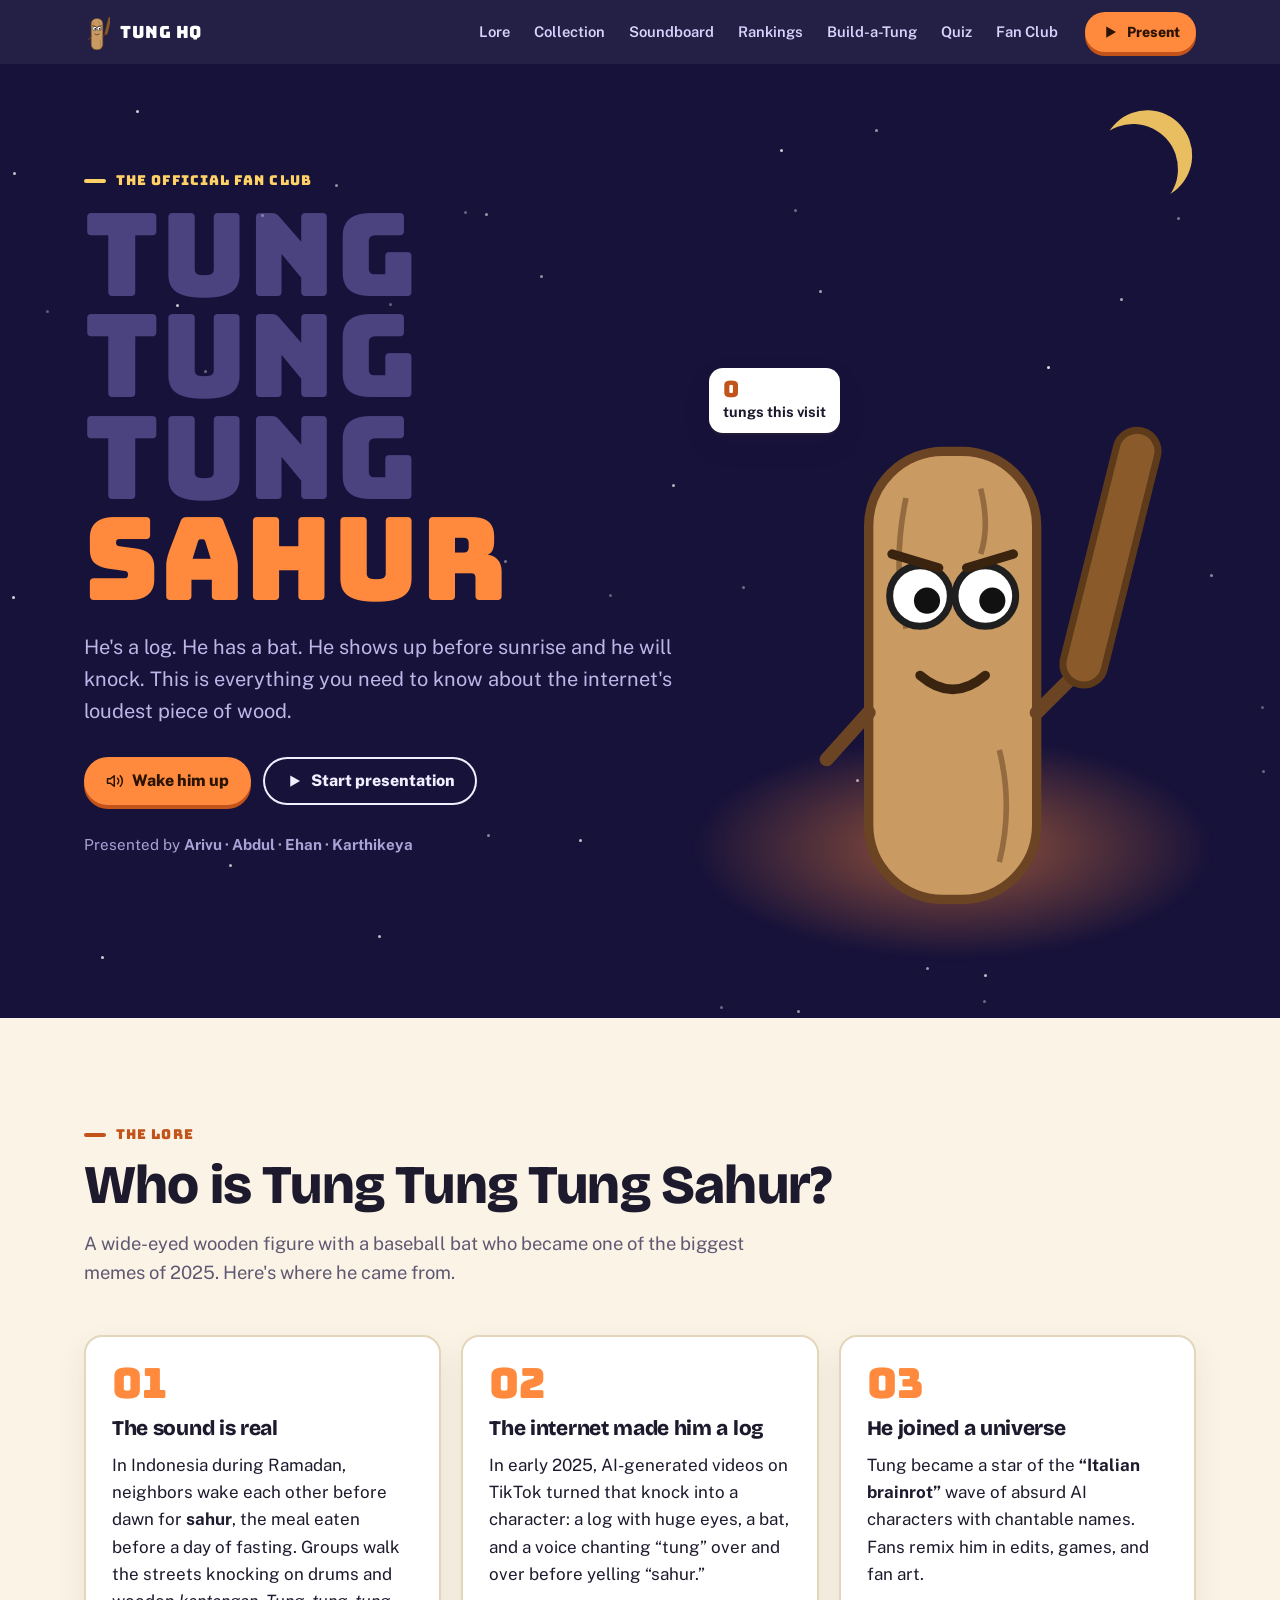
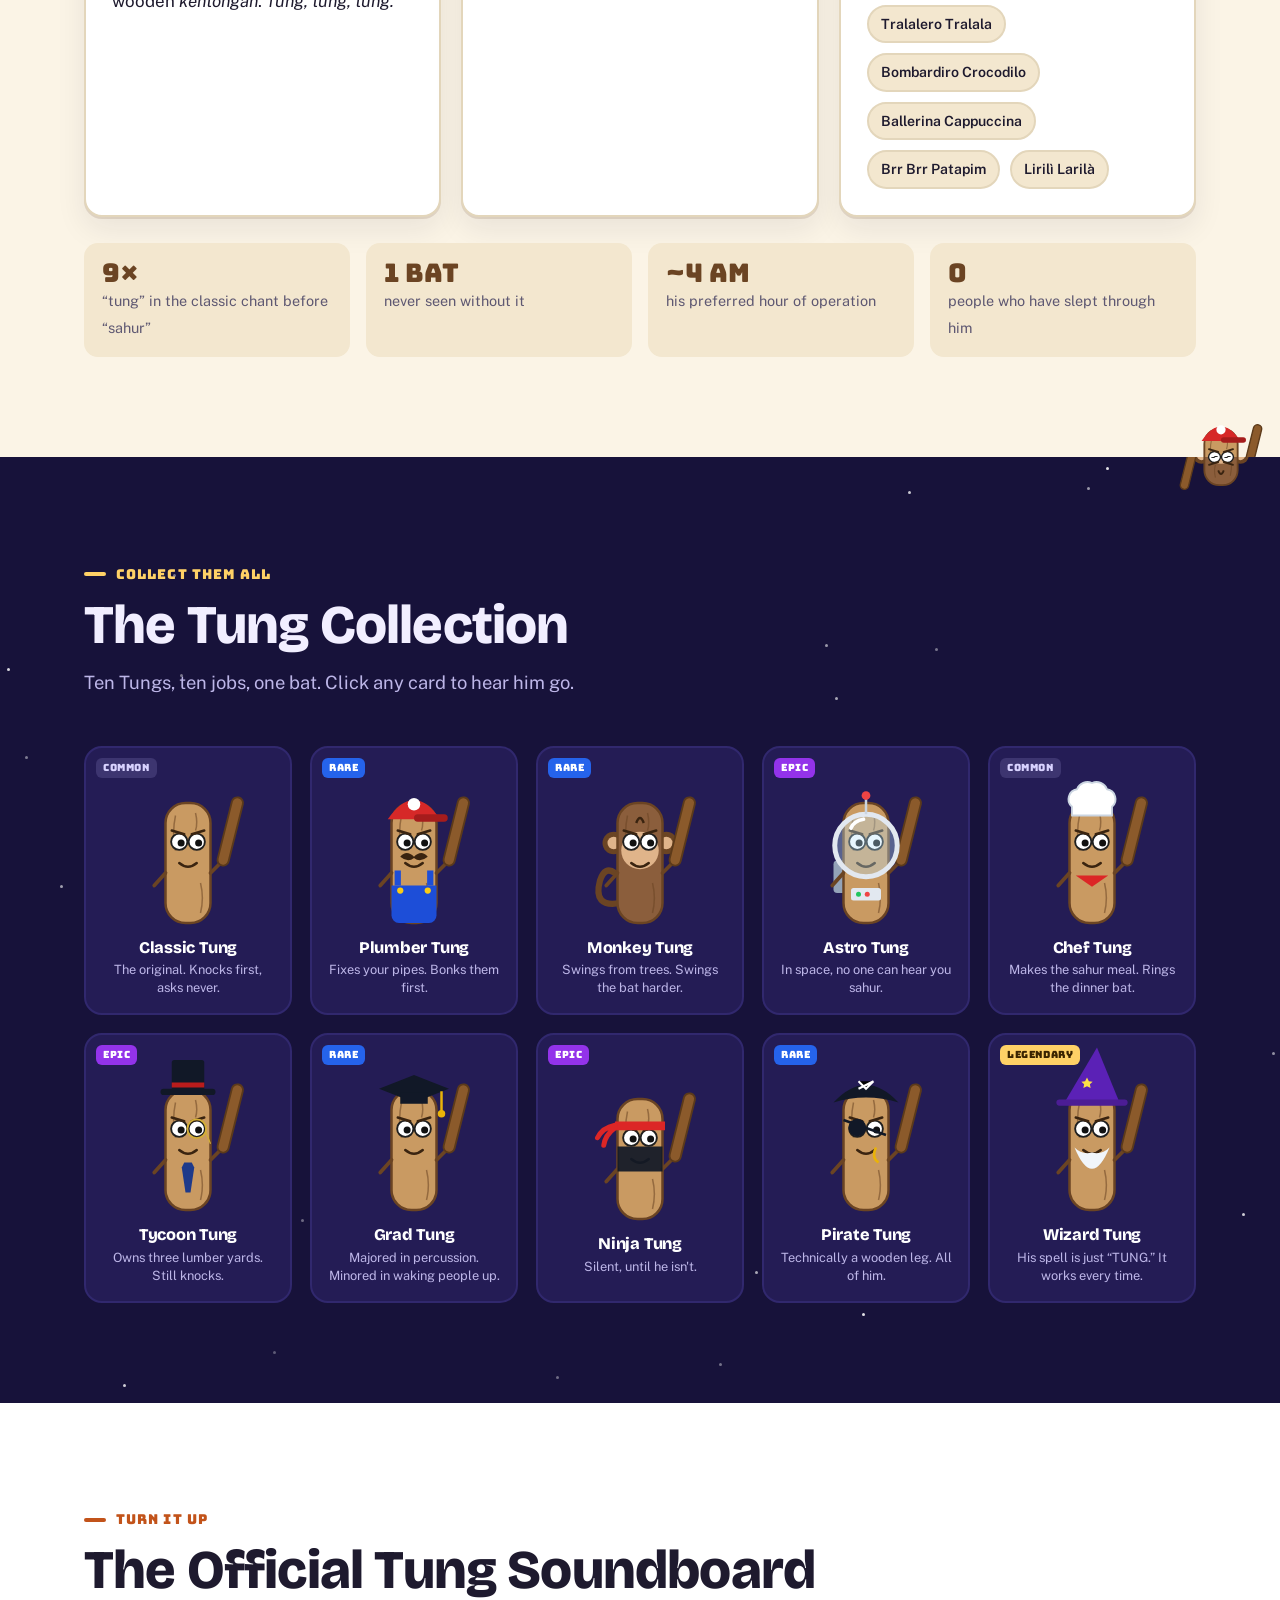
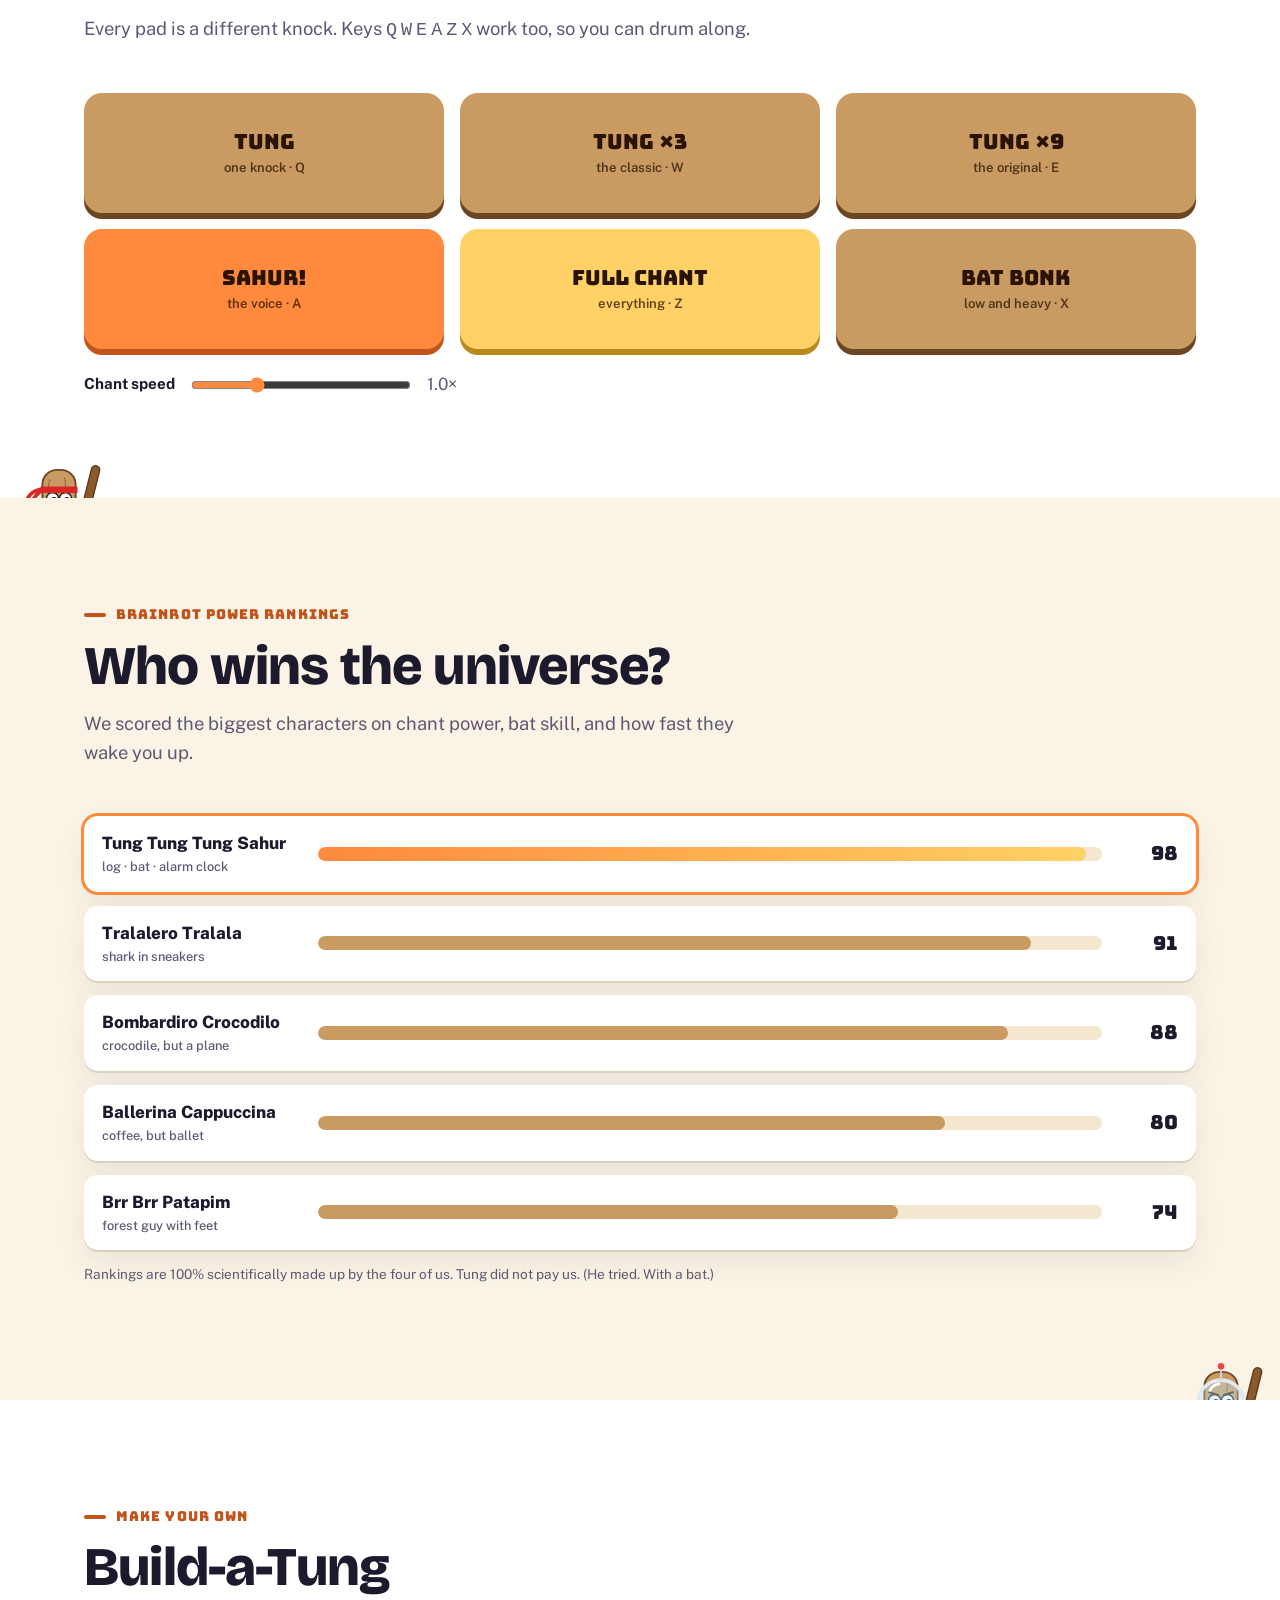
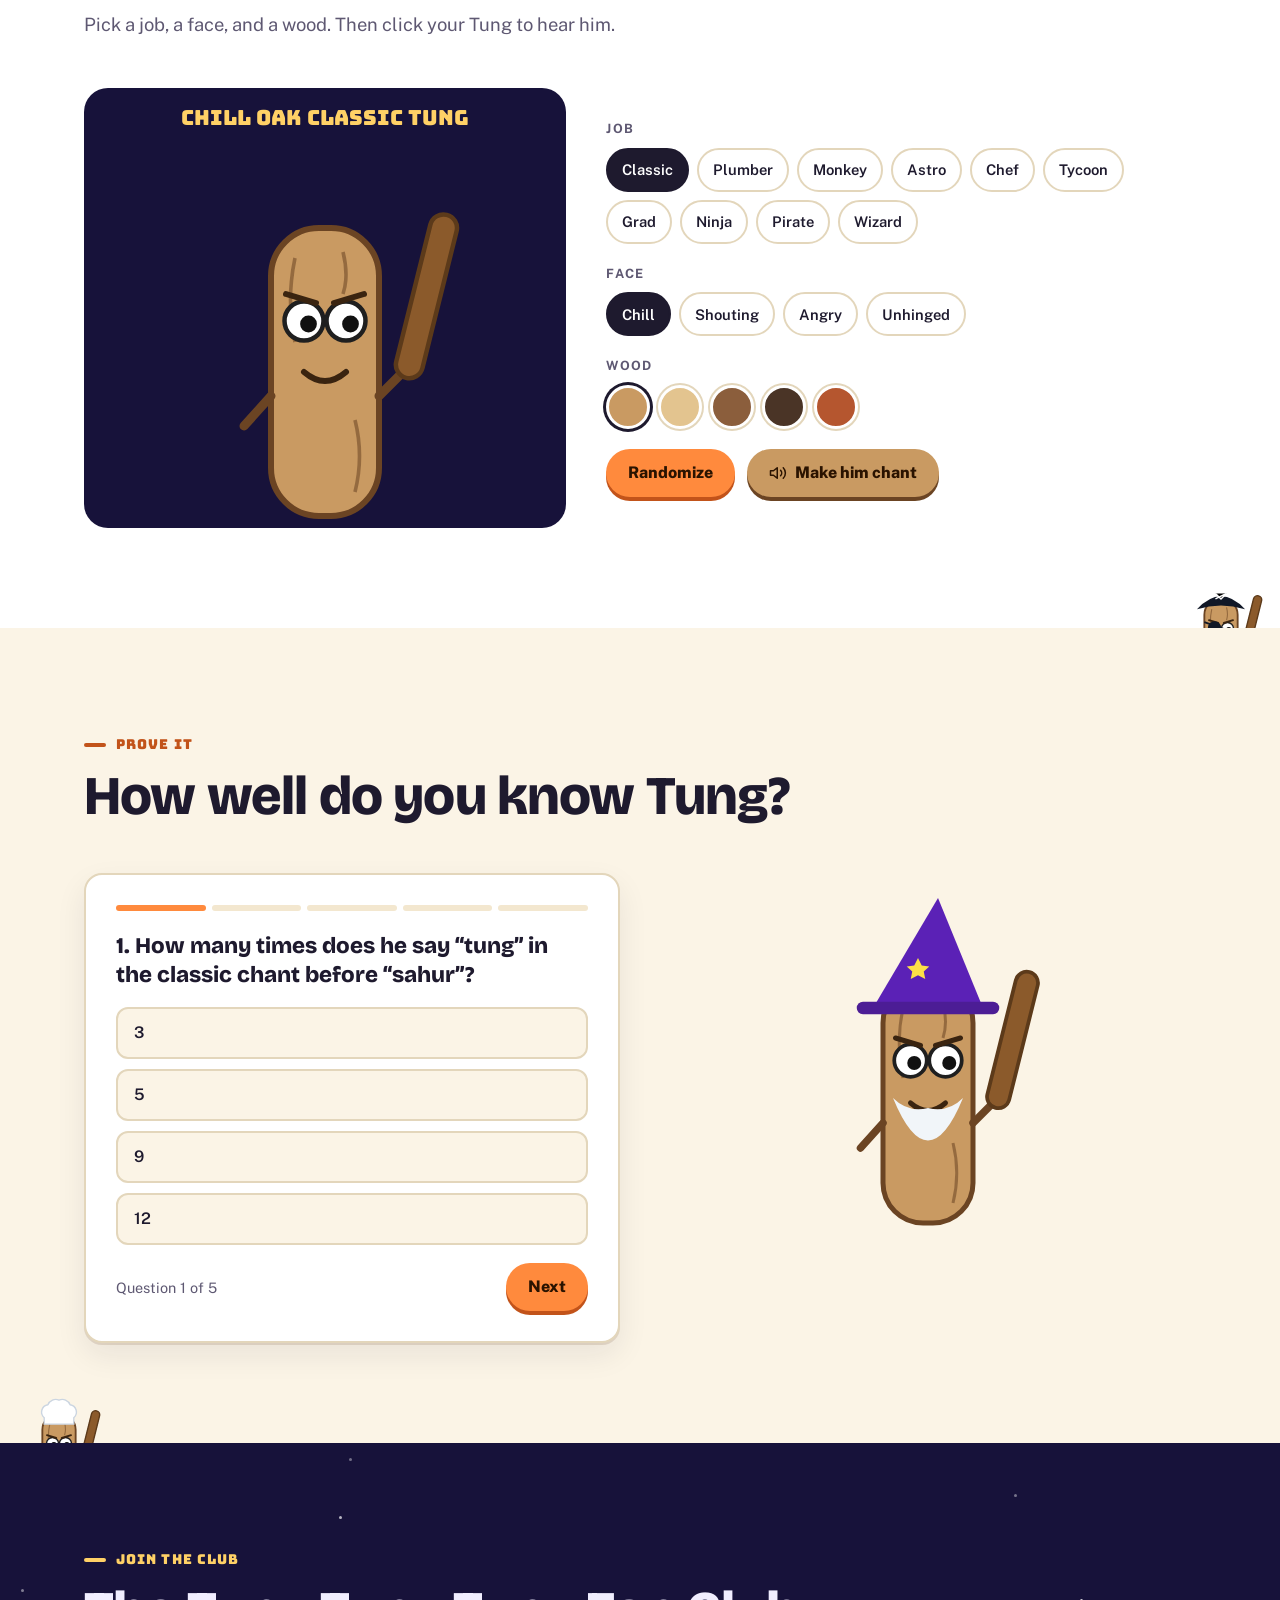
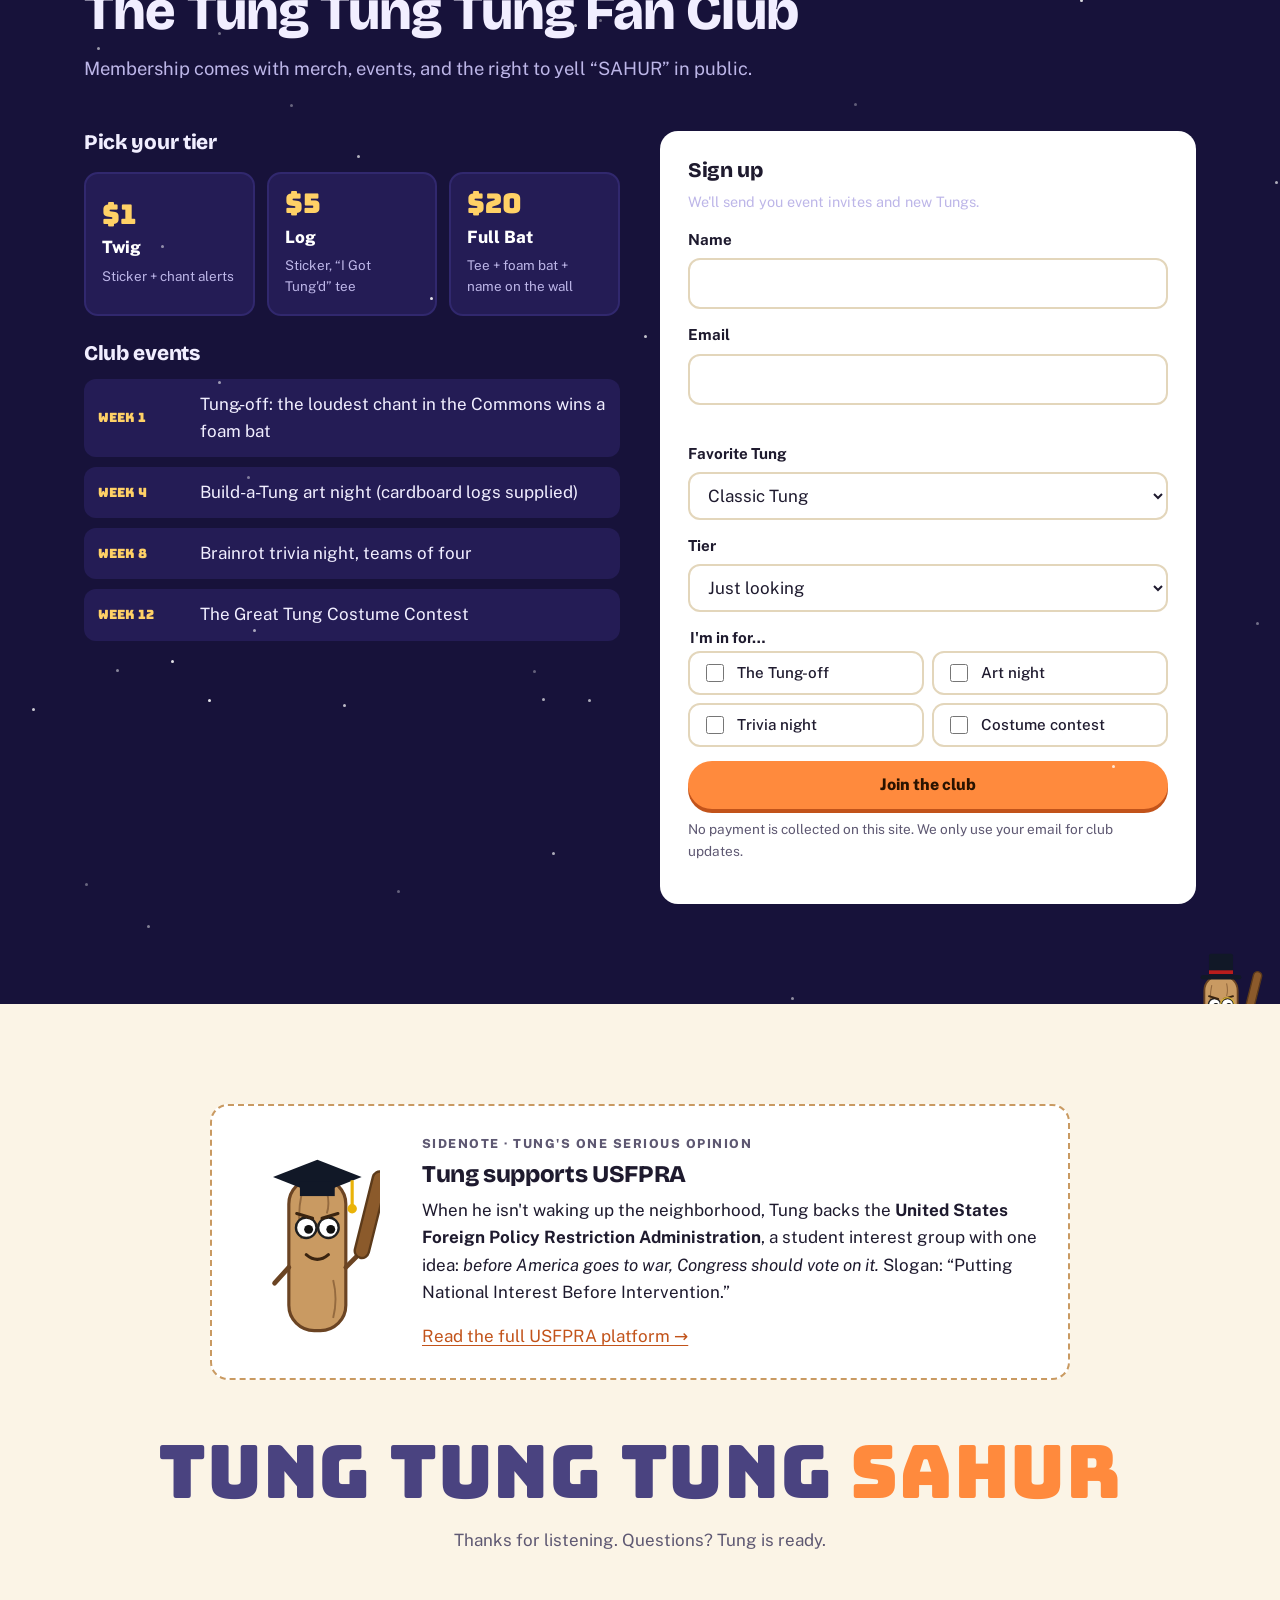
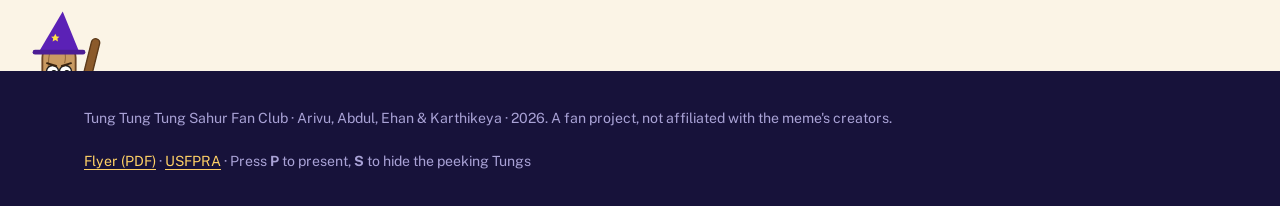
==== commit e59016b0: "Tung-first rework: index.html" ====
--- a/index.html
+++ b/index.html
@@ -4,338 +4,249 @@
 <head>
 <meta charset="utf-8">
 <meta name="viewport" content="width=device-width, initial-scale=1">
-<title>USFPRA — Putting National Interest Before Intervention</title>
-<meta name="description" content="USFPRA is a student-led, nonpartisan interest group working to restore Congress's constitutional role in decisions of war, end open-ended war authorizations, and make U.S. foreign policy accountable to the public.">
-<link rel="icon" href="data:image/svg+xml,%3Csvg xmlns='http://www.w3.org/2000/svg' viewBox='0 0 64 64'%3E%3Ccircle cx='32' cy='32' r='30' fill='%2314213D'/%3E%3Cpath d='M20 44c8-4 16-14 22-26' stroke='%23C9B37E' stroke-width='3' fill='none' stroke-linecap='round'/%3E%3Cellipse cx='27' cy='34' rx='6' ry='3' transform='rotate(-30 27 34)' fill='%238FA35A'/%3E%3Cellipse cx='35' cy='25' rx='6' ry='3' transform='rotate(-55 35 25)' fill='%238FA35A'/%3E%3C/svg%3E">
+<title>Tung Tung Tung Sahur — The Official Fan Club</title>
+<meta name="description" content="Everything Tung Tung Tung Sahur: the lore, the costumes, the soundboard, build your own Tung, and the official fan club. (Also: Tung supports USFPRA.)">
+<link rel="icon" href="data:image/svg+xml,%3Csvg xmlns='http://www.w3.org/2000/svg' viewBox='0 0 64 64'%3E%3Crect x='18' y='6' width='28' height='54' rx='13' fill='%23C99A62' stroke='%236B4423' stroke-width='3'/%3E%3Ccircle cx='26' cy='24' r='5' fill='%23fff'/%3E%3Ccircle cx='38' cy='24' r='5' fill='%23fff'/%3E%3Ccircle cx='27' cy='25' r='2' fill='%23000'/%3E%3Ccircle cx='39' cy='25' r='2' fill='%23000'/%3E%3C/svg%3E">
 <link rel="preconnect" href="https://fonts.googleapis.com">
 <link rel="preconnect" href="https://fonts.gstatic.com" crossorigin>
-<link href="https://fonts.googleapis.com/css2?family=Newsreader:ital,opsz,wght@0,6..72,400;0,6..72,500;0,6..72,600;0,6..72,700;1,6..72,400;1,6..72,500&family=Public+Sans:wght@400;500;600;700;800&display=swap" rel="stylesheet">
+<link href="https://fonts.googleapis.com/css2?family=Bungee&family=Bricolage+Grotesque:opsz,wght@12..96,600;12..96,800&family=Public+Sans:wght@400;500;600;700;800&display=swap" rel="stylesheet">
 <style>
 :root{
-  --ink:#14213D;          /* navy — primary text & brand */
-  --ink-2:#2B3A5C;
-  --paper:#F7F4EC;        /* parchment background */
-  --paper-2:#EFEAdd;
+  --night:#17123A;        /* pre-dawn sky */
+  --night-2:#241C55;
+  --night-3:#31286E;
+  --wood:#C99A62;
+  --wood-d:#6B4423;
+  --cream:#FBF4E6;
+  --cream-2:#F3E7CF;
   --card:#FFFFFF;
-  --muted:#5A6275;        /* secondary text, 6.1:1 on paper */
-  --rule:#D9D2C1;
-  --olive:#4E5E25;        /* diplomacy accent, 7:1 on paper */
-  --olive-soft:#E4E8D3;
-  --brass:#A07A2C;
-  --brass-soft:#F3E9CF;
-  --brick:#9E3524;        /* costs / warnings */
-  --focus:#2350C7;
-  --serif:"Newsreader", Georgia, "Times New Roman", serif;
+  --ink:#1E1A2E;
+  --muted:#5E5872;
+  --rule:#E3D6BB;
+  --sun:#FF8A3D;          /* sunrise accent */
+  --sun-d:#C2531A;
+  --gold:#FFD166;
+  --focus:#2F6BFF;
+  --disp:"Bungee", "Impact", sans-serif;
+  --head:"Bricolage Grotesque", system-ui, sans-serif;
   --sans:"Public Sans", system-ui, -apple-system, "Segoe UI", sans-serif;
   --max:1160px;
-  --r:14px;
-  --shadow:0 1px 2px rgba(20,33,61,.06),0 8px 24px rgba(20,33,61,.06);
+  --r:18px;
+  --shadow:0 2px 0 rgba(107,68,35,.15),0 12px 30px rgba(30,26,46,.08);
 }
 *{box-sizing:border-box}
 html{scroll-behavior:smooth;scroll-padding-top:72px}
-body{margin:0;background:var(--paper);color:var(--ink);font-family:var(--sans);font-size:17px;line-height:1.6;-webkit-font-smoothing:antialiased}
-img,svg{display:block;max-width:100%}
-a{color:var(--olive);text-underline-offset:3px}
-a:hover{color:var(--ink)}
-:focus-visible{outline:3px solid var(--focus);outline-offset:3px;border-radius:4px}
+body{margin:0;background:var(--cream);color:var(--ink);font-family:var(--sans);font-size:17px;line-height:1.6;-webkit-font-smoothing:antialiased}
+svg{display:block;max-width:100%}
+a{color:var(--sun-d);text-underline-offset:3px}
+:focus-visible{outline:3px solid var(--focus);outline-offset:3px;border-radius:6px}
 .skip{position:absolute;left:-999px;top:8px;background:var(--ink);color:#fff;padding:10px 14px;border-radius:8px;z-index:100}
 .skip:focus{left:8px}
 .wrap{max-width:var(--max);margin:0 auto;padding:0 24px}
-h1,h2,h3{font-family:var(--serif);font-weight:600;line-height:1.1;letter-spacing:-.01em;margin:0}
-h2{font-size:clamp(2rem,4.2vw,3.1rem)}
-h3{font-size:1.35rem;line-height:1.25}
+h1,h2,h3{margin:0;font-family:var(--head);font-weight:800;line-height:1.05;letter-spacing:-.015em}
+h2{font-size:clamp(2.1rem,4.6vw,3.4rem)}
+h3{font-size:1.3rem;line-height:1.2}
 p{margin:0 0 1em}
-.eyebrow{font:700 .78rem/1 var(--sans);letter-spacing:.14em;text-transform:uppercase;color:var(--olive);display:flex;align-items:center;gap:10px;margin-bottom:18px}
-.eyebrow::before{content:"";width:28px;height:2px;background:currentColor}
-.lede{font-size:1.18rem;color:var(--ink-2);max-width:62ch}
+.eyebrow{font:400 .85rem/1 var(--disp);letter-spacing:.08em;color:var(--sun-d);margin-bottom:16px;display:inline-flex;align-items:center;gap:10px}
+.eyebrow::before{content:"";width:22px;height:4px;border-radius:2px;background:currentColor}
+.lede{font-size:1.15rem;color:var(--muted);max-width:62ch}
 .muted{color:var(--muted)}
 .small{font-size:.9rem}
 
-/* ---------- nav ---------- */
-.nav{position:sticky;top:0;z-index:50;background:rgba(247,244,236,.92);backdrop-filter:saturate(1.4) blur(10px);border-bottom:1px solid var(--rule)}
-.nav .wrap{display:flex;align-items:center;gap:20px;height:64px}
-.brand{display:flex;align-items:center;gap:10px;text-decoration:none;color:var(--ink);font:800 1.05rem/1 var(--sans);letter-spacing:.06em}
-.brand svg{width:34px;height:34px}
-.nav ul{display:flex;gap:4px;list-style:none;margin:0 0 0 auto;padding:0}
-.nav ul a{display:block;white-space:nowrap;padding:10px 11px;border-radius:8px;color:var(--ink-2);text-decoration:none;font-weight:500;font-size:.93rem;transition:background .2s,color .2s}
-.nav ul a:hover{background:var(--paper-2);color:var(--ink)}
-.btn{display:inline-flex;align-items:center;justify-content:center;gap:8px;min-height:46px;padding:0 20px;border-radius:999px;border:2px solid var(--ink);background:var(--ink);color:#fff;font:600 .98rem/1 var(--sans);text-decoration:none;cursor:pointer;transition:transform .15s,background .2s,color .2s}
-.btn:hover{background:var(--ink-2);color:#fff;transform:translateY(-1px)}
-.btn.ghost{background:transparent;color:var(--ink)}
-.btn.ghost:hover{background:var(--ink);color:#fff}
-.btn.olive{background:var(--olive);border-color:var(--olive)}
-.btn.olive:hover{background:#3d4a1c}
+/* nav */
+.nav{position:sticky;top:0;z-index:50;background:rgba(23,18,58,.94);backdrop-filter:blur(10px);color:#fff}
+.nav .wrap{display:flex;align-items:center;gap:16px;height:64px}
+.brand{display:flex;align-items:center;gap:10px;color:#fff;text-decoration:none;font:400 1.05rem/1 var(--disp);letter-spacing:.03em}
+.brand .mini{width:26px;height:40px}
+.nav ul{display:flex;gap:2px;list-style:none;margin:0 0 0 auto;padding:0}
+.nav ul a{display:block;white-space:nowrap;padding:10px 11px;border-radius:10px;color:#D9D3FF;text-decoration:none;font-weight:600;font-size:.92rem;transition:background .2s,color .2s}
+.nav ul a:hover{background:var(--night-3);color:#fff}
+.btn{display:inline-flex;align-items:center;justify-content:center;gap:8px;min-height:48px;padding:0 22px;border-radius:999px;border:0;background:var(--sun);color:#2A1300;font:800 1rem/1 var(--sans);text-decoration:none;cursor:pointer;box-shadow:0 4px 0 var(--sun-d);transition:transform .12s,box-shadow .12s}
+.btn:hover{transform:translateY(-2px);box-shadow:0 6px 0 var(--sun-d)}
+.btn:active{transform:translateY(2px);box-shadow:0 1px 0 var(--sun-d)}
+.btn.ghost{background:transparent;color:inherit;box-shadow:inset 0 0 0 2px currentColor}
+.btn.ghost:hover{background:rgba(255,255,255,.08)}
+.btn.wood{background:var(--wood);color:#2A1300;box-shadow:0 4px 0 var(--wood-d)}
 .btn svg{width:18px;height:18px}
 .nav .btn{min-height:40px;padding:0 16px;font-size:.88rem}
-.menu-btn{display:none;margin-left:auto;background:none;border:0;width:44px;height:44px;border-radius:8px;cursor:pointer;color:var(--ink)}
+.menu-btn{display:none;background:none;border:0;width:44px;height:44px;border-radius:8px;cursor:pointer;color:#fff}
 @media (max-width:1120px){
-  .nav ul{display:none;position:absolute;top:64px;left:0;right:0;flex-direction:column;background:var(--paper);border-bottom:1px solid var(--rule);padding:8px 16px 16px}
+  .nav ul{display:none;position:absolute;top:64px;left:0;right:0;flex-direction:column;background:var(--night);padding:8px 16px 16px}
   .nav ul.open{display:flex}
-  .menu-btn{display:inline-flex;align-items:center;justify-content:center;margin-left:0}
+  .menu-btn{display:inline-flex;align-items:center;justify-content:center}
   .nav .btn.present-btn{margin-left:auto}
 }
 
-/* ---------- sections ---------- */
-section.slide{padding:104px 0;border-bottom:1px solid var(--rule)}
-section.alt{background:var(--card)}
-section.dark{background:var(--ink);color:#F2EFE6}
-section.dark .eyebrow{color:#C9B37E}
-section.dark .lede{color:#D3D7E2}
-section.dark .muted{color:#AEB5C6}
-.head{display:grid;grid-template-columns:1fr;gap:18px;margin-bottom:52px;max-width:820px}
+/* sections */
+section.slide{padding:100px 0;position:relative;overflow:hidden}
+section.night{background:var(--night);color:#F1EEFF}
+section.night .lede,section.night .muted{color:#BDB6E8}
+section.night .eyebrow{color:var(--gold)}
+section.paper{background:var(--card)}
+.head{max-width:800px;margin-bottom:48px}
+.head h2{margin-bottom:14px}
+
+/* stars + moon for night sections */
+.sky{position:absolute;inset:0;pointer-events:none;overflow:hidden}
+.sky i{position:absolute;width:3px;height:3px;border-radius:50%;background:#fff;opacity:.7;animation:tw 3s ease-in-out infinite}
+@keyframes tw{50%{opacity:.15}}
+.moon{position:absolute;top:60px;right:8%;width:90px;height:90px;border-radius:50%;box-shadow:18px -8px 0 0 var(--gold);transform:rotate(-20deg);opacity:.9}
 
 /* hero */
-.hero{padding:88px 0 96px;position:relative;overflow:hidden}
-.hero .grid{display:grid;grid-template-columns:1.15fr .85fr;gap:56px;align-items:center}
-.hero h1{font-size:clamp(2.6rem,6.4vw,5.2rem);font-weight:600;letter-spacing:-.025em;line-height:1.0}
-.hero h1 em{font-style:italic;color:var(--olive);font-weight:500}
-.hero .acr{font:700 .82rem/1.4 var(--sans);letter-spacing:.16em;text-transform:uppercase;color:var(--muted);margin-bottom:22px}
-.hero .lede{margin:26px 0 34px;font-size:1.25rem}
-.cta-row{display:flex;flex-wrap:wrap;gap:12px}
-.presenters{margin:26px 0 0;font-size:.95rem;color:var(--muted)}
-body.present .hero .cta-row .btn[data-present]{display:none}
-.article{background:var(--card);border:1px solid var(--rule);border-radius:var(--r);padding:34px 34px 28px;box-shadow:var(--shadow);position:relative}
-.article::before{content:"";position:absolute;inset:10px;border:1px solid var(--brass-soft);border-radius:8px;pointer-events:none}
-.article .cite{font:700 .74rem/1 var(--sans);letter-spacing:.14em;text-transform:uppercase;color:var(--brass)}
-.article blockquote{margin:16px 0 18px;font-family:var(--serif);font-size:1.55rem;line-height:1.3}
-.article blockquote mark{background:linear-gradient(transparent 58%,var(--brass-soft) 58%);color:inherit;padding:0 2px}
-.article .note{font-size:.95rem;color:var(--muted);border-top:1px solid var(--rule);padding-top:14px}
-.article .big{font:600 3.4rem/1 var(--serif);color:var(--brick)}
-.stamp{display:flex;align-items:baseline;gap:12px;margin-top:6px}
-
-/* cards */
-.cards{display:grid;gap:20px}
-.cards.c2{grid-template-columns:repeat(2,1fr)}
-.cards.c3{grid-template-columns:repeat(3,1fr)}
-.cards.c4{grid-template-columns:repeat(4,1fr)}
-.card{background:var(--card);border:1px solid var(--rule);border-radius:var(--r);padding:26px;box-shadow:var(--shadow)}
-section.alt .card{background:var(--paper)}
+.hero{padding:70px 0 0;min-height:calc(100vh - 64px);display:flex;align-items:center}
+.hero .grid{display:grid;grid-template-columns:1.1fr .9fr;gap:30px;align-items:end;width:100%}
+.chant{font:400 clamp(3.2rem,9vw,7.4rem)/.88 var(--disp);margin:0 0 22px;letter-spacing:.01em}
+.chant span{display:inline-block;color:#4A4380;transition:color .12s,transform .12s}
+.chant span.lit{color:var(--gold);transform:translateY(-6px) rotate(-3deg)}
+.chant .sah{color:var(--sun)}
+.chant .sah.lit{color:#fff;text-shadow:0 0 30px var(--sun)}
+.hero .lede{font-size:1.25rem;margin-bottom:30px;color:#D9D3FF}
+.cta-row{display:flex;flex-wrap:wrap;gap:12px;align-items:center}
+.presenters{margin:28px 0 60px;font-size:.95rem;color:#A9A2D6}
+.stage{position:relative;height:min(64vh,560px);display:flex;align-items:flex-end;justify-content:center}
+.stage .glow{position:absolute;bottom:-40px;left:50%;width:520px;height:220px;transform:translateX(-50%);background:radial-gradient(closest-side,rgba(255,138,61,.55),transparent);filter:blur(4px)}
+.big-tung{position:relative;height:100%;aspect-ratio:2/3;cursor:pointer;background:none;border:0;padding:0;transition:transform .2s}
+.big-tung:hover{transform:rotate(-2deg) scale(1.02)}
+.big-tung svg{width:100%;height:100%;overflow:visible}
+.big-tung.go svg{animation:bonk .28s ease-in-out infinite}
+@keyframes bonk{0%,100%{transform:rotate(0)}50%{transform:rotate(-6deg) translateY(-6px)}}
+.counter{position:absolute;top:10px;left:0;background:var(--card);color:var(--ink);border-radius:14px;padding:10px 14px;font-weight:700;font-size:.9rem;box-shadow:var(--shadow)}
+.counter b{font:400 1.4rem/1 var(--disp);color:var(--sun-d);display:block}
+
+/* lore */
+.lore{display:grid;grid-template-columns:repeat(3,1fr);gap:20px}
+.card{background:var(--card);border-radius:var(--r);padding:26px;box-shadow:var(--shadow);border:2px solid var(--rule)}
 .card h3{margin-bottom:10px}
 .card p:last-child{margin-bottom:0}
-.icon{width:44px;height:44px;border-radius:10px;background:var(--olive-soft);color:var(--olive);display:flex;align-items:center;justify-content:center;margin-bottom:16px}
-.icon svg{width:22px;height:22px}
-.tag{display:inline-block;font:700 .72rem/1 var(--sans);letter-spacing:.1em;text-transform:uppercase;padding:6px 9px;border-radius:999px;background:var(--brass-soft);color:#6E5313}
-
-/* who we are */
-.split{display:grid;grid-template-columns:1fr 1fr;gap:48px;align-items:start}
-.facts{display:grid;gap:0;border-top:1px solid var(--rule)}
-.facts div{display:grid;grid-template-columns:160px 1fr;gap:18px;padding:16px 0;border-bottom:1px solid var(--rule)}
-.facts dt{font:700 .78rem/1.5 var(--sans);letter-spacing:.1em;text-transform:uppercase;color:var(--muted)}
-.facts dd{margin:0}
-.steps{counter-reset:s;list-style:none;margin:0;padding:0;display:grid;gap:14px}
-.steps li{counter-increment:s;display:grid;grid-template-columns:40px 1fr;gap:14px;align-items:start}
-.steps li::before{content:counter(s);width:34px;height:34px;border-radius:50%;background:var(--ink);color:#fff;font:700 .9rem/34px var(--sans);text-align:center}
-
-/* timeline */
-.timeline{position:relative;display:grid;gap:0;margin-top:8px}
-.timeline::before{content:"";position:absolute;left:118px;top:6px;bottom:6px;width:2px;background:var(--rule)}
-.t{display:grid;grid-template-columns:100px 36px 1fr;gap:0;padding:14px 0}
-.t .yr{font:600 1.35rem/1.2 var(--serif);text-align:right;padding-right:0}
-.t .dot{position:relative}
-.t .dot::after{content:"";position:absolute;left:12px;top:8px;width:14px;height:14px;border-radius:50%;background:var(--paper);border:3px solid var(--ink)}
-.t.warn .dot::after{border-color:var(--brick);background:var(--brick)}
-.t.win .dot::after{border-color:var(--olive);background:var(--olive)}
-.t h3{font-size:1.12rem;margin-bottom:4px;font-family:var(--sans);font-weight:700;letter-spacing:0}
-.t p{margin:0;color:var(--ink-2);font-size:.98rem}
-.legend{display:flex;gap:22px;flex-wrap:wrap;font-size:.88rem;color:var(--muted);margin-top:18px}
-.legend span{display:inline-flex;align-items:center;gap:8px}
-.legend i{width:12px;height:12px;border-radius:50%;border:3px solid var(--ink);display:inline-block}
-.legend i.w{border-color:var(--brick);background:var(--brick)}
-.legend i.g{border-color:var(--olive);background:var(--olive)}
-.callout{margin-top:36px;padding:22px 26px;border-left:4px solid var(--brass);background:var(--brass-soft);border-radius:0 var(--r) var(--r) 0;font-family:var(--serif);font-size:1.3rem;line-height:1.4}
-
-/* stats */
-.stats{display:grid;grid-template-columns:repeat(3,1fr);gap:1px;background:rgba(255,255,255,.12);border-radius:var(--r);overflow:hidden}
-.stat{background:var(--ink);padding:30px 28px}
-.stat .n{font:600 clamp(2.4rem,4.6vw,3.6rem)/1 var(--serif);color:#fff;letter-spacing:-.02em}
-.stat .n small{font-size:.5em;color:#C9B37E;margin-left:4px}
-.stat .l{margin-top:12px;color:#D3D7E2;font-size:.98rem}
-.stat .s{margin-top:10px;font-size:.78rem;color:#9AA3B8}
-.youth{margin-top:56px;display:grid;grid-template-columns:repeat(3,1fr);gap:20px}
-.youth .card{background:#1D2C4D;border-color:#2E3F66;color:#F2EFE6;box-shadow:none}
-.youth .card p{color:#D3D7E2}
-.youth .icon{background:#2E3F66;color:#C9B37E}
-
-/* asks */
-.ask{display:grid;grid-template-columns:72px 1fr;gap:22px;padding:28px 0;border-top:1px solid var(--rule)}
-.ask:last-child{border-bottom:1px solid var(--rule)}
-.ask .num{font:600 3rem/1 var(--serif);color:var(--olive)}
-.ask h3{font-size:1.6rem;margin-bottom:8px}
-.ask .how{display:grid;grid-template-columns:1fr 1fr;gap:20px;margin-top:14px}
-.ask .how div{background:var(--paper);border-radius:10px;padding:14px 16px;font-size:.95rem}
-.ask .how b{display:block;font-size:.72rem;letter-spacing:.12em;text-transform:uppercase;color:var(--muted);margin-bottom:4px}
-
-/* money */
-.money{display:grid;grid-template-columns:1.1fr .9fr;gap:40px;align-items:start}
-.bar{margin:14px 0}
-.bar .row{display:flex;justify-content:space-between;font-size:.95rem;margin-bottom:6px}
-.bar .row b{font-weight:700}
-.bar .track{height:12px;border-radius:999px;background:var(--paper-2);overflow:hidden}
-.bar .fill{height:100%;border-radius:999px;background:var(--olive);width:0;transition:width 1s cubic-bezier(.2,.7,.2,1)}
-.bar.b2 .fill{background:var(--ink)}
-.bar.b3 .fill{background:var(--brass)}
-.bar.b4 .fill{background:#7C8AA8}
-.tiers{display:grid;grid-template-columns:repeat(3,1fr);gap:14px;margin-top:18px}
-.tier{border:2px solid var(--rule);border-radius:12px;padding:16px;text-align:left;background:var(--card);cursor:pointer;font:inherit;color:inherit;transition:border-color .2s,transform .15s}
-.tier:hover{border-color:var(--olive);transform:translateY(-2px)}
-.tier .p{font:600 1.8rem/1 var(--serif)}
-.tier .p span{font:500 .85rem var(--sans);color:var(--muted)}
-.tier .nm{font-weight:700;margin:6px 0 4px}
-.tier .d{font-size:.86rem;color:var(--muted)}
-.pledge{margin-top:22px;padding:20px 22px;border-radius:var(--r);background:var(--ink);color:#F2EFE6}
-.pledge h3{color:#fff;font-size:1.2rem;margin-bottom:6px}
-.pledge p{margin:0;color:#D3D7E2;font-size:.95rem}
-.uses{list-style:none;margin:0;padding:0}
-.uses li{display:flex;justify-content:space-between;padding:12px 0;border-bottom:1px dashed var(--rule)}
-.uses li b{font-family:var(--serif);font-size:1.15rem}
-
-/* campus */
-.funnel{display:grid;grid-template-columns:repeat(4,1fr);gap:0;margin:8px 0 48px}
-.funnel div{padding:22px 20px;background:var(--ink);color:#fff;position:relative;clip-path:polygon(0 0,calc(100% - 18px) 0,100% 50%,calc(100% - 18px) 100%,0 100%,18px 50%)}
-.funnel div:first-child{clip-path:polygon(0 0,calc(100% - 18px) 0,100% 50%,calc(100% - 18px) 100%,0 100%);border-radius:10px 0 0 10px}
-.funnel div:nth-child(2){background:var(--ink-2)}
-.funnel div:nth-child(3){background:#3F5A2A;}
-.funnel div:nth-child(4){background:var(--olive)}
-.funnel .n{font:600 2.2rem/1 var(--serif)}
-.funnel .l{font-size:.9rem;opacity:.9;margin-top:6px;padding-left:10px}
-.funnel .n{padding-left:10px}
-.cal{display:grid;grid-template-columns:repeat(4,1fr);gap:16px;margin-top:22px}
-.cal .card{padding:20px}
-.cal .wk{font:700 .74rem/1 var(--sans);letter-spacing:.12em;text-transform:uppercase;color:var(--brass);margin-bottom:10px}
-.cal h3{font-size:1.1rem}
-.flyer-mini{display:block;border-radius:12px;overflow:hidden;border:1px solid var(--rule);box-shadow:var(--shadow);background:#fff}
-
-/* plan */
-.plan{display:grid;grid-template-columns:repeat(3,1fr);gap:20px}
-.road{margin-top:48px;display:grid;grid-template-columns:repeat(4,1fr);gap:0;border-top:3px solid var(--ink)}
-.road div{padding:18px 18px 0 0;position:relative}
-.road div::before{content:"";position:absolute;top:-10px;left:0;width:16px;height:16px;border-radius:50%;background:var(--paper);border:3px solid var(--ink)}
-section.alt .road div::before{background:var(--card)}
-.road .when{font:700 .76rem/1 var(--sans);letter-spacing:.12em;text-transform:uppercase;color:var(--olive);margin:10px 0 8px}
-.road h3{font-size:1.1rem;margin-bottom:6px}
-.road p{font-size:.94rem;color:var(--ink-2)}
-.coal{display:flex;flex-wrap:wrap;gap:10px;margin-top:14px}
-.coal span{border:1px solid var(--rule);background:var(--paper);border-radius:999px;padding:8px 14px;font-size:.88rem;font-weight:500}
+.num{font:400 2.6rem/1 var(--disp);color:var(--sun);margin-bottom:12px}
+.facts-row{margin-top:26px;display:grid;grid-template-columns:repeat(4,1fr);gap:16px}
+.fact{background:var(--cream-2);border-radius:14px;padding:16px 18px}
+.fact b{display:block;font:400 1.6rem/1.1 var(--disp);color:var(--wood-d)}
+.fact span{font-size:.9rem;color:var(--muted)}
+.cast{display:flex;flex-wrap:wrap;gap:10px;margin-top:14px}
+.cast span{background:var(--cream-2);border:2px solid var(--rule);border-radius:999px;padding:6px 12px;font-size:.88rem;font-weight:600}
+
+/* collection */
+.coll{display:grid;grid-template-columns:repeat(5,1fr);gap:18px}
+.tcard{position:relative;background:var(--night-2);border:2px solid var(--night-3);border-radius:var(--r);padding:16px 14px 16px;text-align:center;color:#fff;cursor:pointer;font:inherit;transition:transform .15s,border-color .15s}
+.tcard:hover{transform:translateY(-4px);border-color:var(--gold)}
+.tcard .art{height:150px;display:flex;justify-content:center;margin:14px 0 10px;position:relative}
+.tcard .art svg{height:100%;width:auto;overflow:visible}
+.tcard.go .art svg{animation:bonk .28s ease-in-out infinite}
+.tcard h3{font-size:1.02rem;margin-bottom:4px}
+.tcard p{font-size:.8rem;color:#BDB6E8;margin:0;line-height:1.4}
+.tcard .rar{position:absolute;top:10px;left:10px;font:400 .62rem/1 var(--disp);letter-spacing:.06em;padding:5px 7px;border-radius:6px}
+.rar.c{background:#3D3570;color:#D9D3FF}.rar.r{background:#2563EB;color:#fff}.rar.e{background:#9333EA;color:#fff}.rar.l{background:var(--gold);color:#3A2400}
+
+/* bubble (shared) */
+.bub{position:absolute;bottom:100%;left:50%;transform:translate(-50%,-4px) scale(.6);opacity:0;pointer-events:none;white-space:nowrap;background:#fff;color:var(--ink);border:3px solid var(--ink);border-radius:14px;padding:8px 12px;font:400 .85rem/1.1 var(--disp);letter-spacing:.03em;transition:all .18s;z-index:3}
+.talk > .bub,.talk .art > .bub{opacity:1;transform:translate(-50%,-10px) scale(1)}
+
+/* soundboard */
+.board{display:grid;grid-template-columns:repeat(3,1fr);gap:16px}
+.pad{min-height:120px;border-radius:var(--r);border:0;cursor:pointer;font:400 1.3rem/1.1 var(--disp);color:#2A1300;background:var(--wood);box-shadow:0 6px 0 var(--wood-d);transition:transform .08s,box-shadow .08s;display:flex;flex-direction:column;align-items:center;justify-content:center;gap:6px}
+.pad small{font:600 .82rem/1.2 var(--sans);opacity:.75}
+.pad:active,.pad.hit{transform:translateY(5px);box-shadow:0 1px 0 var(--wood-d)}
+.pad.s{background:var(--sun);box-shadow:0 6px 0 var(--sun-d)}
+.pad.g{background:var(--gold);box-shadow:0 6px 0 #B98A1B}
+.tempo{display:flex;align-items:center;gap:14px;margin-top:22px;flex-wrap:wrap}
+.tempo input{accent-color:var(--sun);width:220px}
+
+/* rankings */
+.rank{display:grid;gap:14px}
+.rrow{display:grid;grid-template-columns:200px 1fr 60px;gap:16px;align-items:center;background:var(--card);border-radius:14px;padding:14px 18px;box-shadow:var(--shadow)}
+.rrow.me{outline:3px solid var(--sun)}
+.rrow .nm{font-weight:800}
+.rrow .nm small{display:block;font-weight:500;color:var(--muted);font-size:.8rem}
+.track{height:14px;border-radius:999px;background:var(--cream-2);overflow:hidden}
+.fill{height:100%;width:0;border-radius:999px;background:var(--wood);transition:width 1.1s cubic-bezier(.2,.7,.2,1)}
+.me .fill{background:linear-gradient(90deg,var(--sun),var(--gold))}
+.rrow .sc{font:400 1.2rem/1 var(--disp);text-align:right}
+.disc{margin-top:14px;font-size:.85rem;color:var(--muted)}
+
+/* builder */
+.builder{display:grid;grid-template-columns:.9fr 1.1fr;gap:40px;align-items:center}
+.preview{background:var(--night);border-radius:24px;height:440px;display:flex;align-items:flex-end;justify-content:center;position:relative;overflow:hidden;padding-top:40px}
+.preview .art{height:360px;position:relative;cursor:pointer}
+.preview .art svg{height:100%;width:auto;overflow:visible}
+.preview .art.go svg{animation:bonk .28s ease-in-out infinite}
+.preview .tag{position:absolute;top:18px;left:18px;right:18px;text-align:center;font:400 1.3rem/1.15 var(--disp);color:var(--gold)}
+.opts-group{margin-bottom:20px}
+.opts-group > b{display:block;font-size:.8rem;letter-spacing:.1em;text-transform:uppercase;color:var(--muted);margin-bottom:8px}
+.chips{display:flex;flex-wrap:wrap;gap:8px}
+.chip{min-height:44px;padding:0 14px;border-radius:999px;border:2px solid var(--rule);background:var(--card);font:600 .92rem var(--sans);color:var(--ink);cursor:pointer;transition:border-color .15s,background .15s}
+.chip[aria-pressed="true"]{border-color:var(--ink);background:var(--ink);color:#fff}
+.sw{width:44px;height:44px;border-radius:50%;border:3px solid #fff;box-shadow:0 0 0 2px var(--rule);cursor:pointer}
+.sw[aria-pressed="true"]{box-shadow:0 0 0 3px var(--ink)}
 
 /* quiz */
-.quiz{background:var(--card);border:1px solid var(--rule);border-radius:var(--r);padding:30px;box-shadow:var(--shadow)}
-.quiz .prog{display:flex;gap:6px;margin-bottom:20px}
-.quiz .prog i{flex:1;height:5px;border-radius:999px;background:var(--paper-2)}
-.quiz .prog i.on{background:var(--olive)}
-.quiz .q{font:600 1.45rem/1.3 var(--serif);margin-bottom:18px}
+.qwrap{display:grid;grid-template-columns:1fr 1fr;gap:40px;align-items:start}
+.quiz{background:var(--card);border-radius:var(--r);padding:30px;box-shadow:var(--shadow);border:2px solid var(--rule)}
+.prog{display:flex;gap:6px;margin-bottom:20px}
+.prog i{flex:1;height:6px;border-radius:999px;background:var(--cream-2)}
+.prog i.on{background:var(--sun)}
+.q{font:800 1.4rem/1.3 var(--head);margin-bottom:18px}
 .opts{display:grid;gap:10px}
-.opt{text-align:left;min-height:52px;padding:12px 16px;border-radius:10px;border:2px solid var(--rule);background:var(--paper);font:500 1rem/1.35 var(--sans);color:var(--ink);cursor:pointer;transition:border-color .2s,background .2s}
+.opt{text-align:left;min-height:52px;padding:12px 16px;border-radius:12px;border:2px solid var(--rule);background:var(--cream);font:600 1rem/1.35 var(--sans);color:var(--ink);cursor:pointer}
 .opt:hover:not(:disabled){border-color:var(--ink)}
-.opt.right{border-color:var(--olive);background:var(--olive-soft)}
-.opt.wrong{border-color:var(--brick);background:#F6E2DD}
+.opt.right{border-color:#3F7D20;background:#E3F2D6}
+.opt.wrong{border-color:#B42318;background:#FDE4E1}
 .opt:disabled{cursor:default}
-.explain{margin-top:16px;padding:14px 16px;border-radius:10px;background:var(--paper);font-size:.96rem;display:none}
+.explain{margin-top:16px;padding:14px 16px;border-radius:12px;background:var(--cream);display:none}
 .explain.show{display:block}
-.quiz .foot{display:flex;justify-content:space-between;align-items:center;margin-top:18px;gap:12px}
-
-/* form */
-form .field{display:grid;gap:6px;margin-bottom:16px}
-label{font-weight:600;font-size:.95rem}
-input[type=text],input[type=email],select{min-height:48px;padding:10px 14px;border-radius:10px;border:2px solid var(--rule);background:#fff;font:inherit;color:var(--ink)}
-input:focus,select:focus{border-color:var(--ink);outline:none;box-shadow:0 0 0 4px rgba(35,80,199,.18)}
+.qfoot{display:flex;justify-content:space-between;align-items:center;margin-top:18px;gap:12px}
+.quiz-tung{display:flex;justify-content:center;align-items:flex-end;height:360px;position:relative}
+.quiz-tung .art{height:300px;position:relative}
+.quiz-tung .art svg{height:100%;width:auto;overflow:visible}
+
+/* fan club */
+.club{display:grid;grid-template-columns:1fr 1fr;gap:40px;align-items:start}
+.tiers{display:grid;grid-template-columns:repeat(3,1fr);gap:12px;margin:16px 0 26px}
+.tier{border:2px solid var(--night-3);border-radius:14px;padding:16px;background:var(--night-2);color:#fff;text-align:left;cursor:pointer;font:inherit;transition:border-color .15s,transform .15s}
+.tier:hover{border-color:var(--gold);transform:translateY(-2px)}
+.tier .p{font:400 1.7rem/1 var(--disp);color:var(--gold)}
+.tier .nm{font-weight:800;margin:6px 0 4px}
+.tier .d{font-size:.84rem;color:#BDB6E8}
+.events{display:grid;gap:10px}
+.events div{display:grid;grid-template-columns:90px 1fr;gap:12px;align-items:center;background:var(--night-2);border-radius:12px;padding:12px 14px}
+.events b{font:400 .8rem/1.2 var(--disp);color:var(--gold)}
+.form-card{background:var(--card);color:var(--ink);border-radius:var(--r);padding:28px}
+form .field{display:grid;gap:6px;margin-bottom:14px}
+label,legend{font-weight:700;font-size:.95rem}
+input[type=text],input[type=email],select{min-height:48px;padding:10px 14px;border-radius:12px;border:2px solid var(--rule);background:#fff;font:inherit;color:var(--ink)}
+input:focus,select:focus{border-color:var(--ink);outline:none;box-shadow:0 0 0 4px rgba(47,107,255,.18)}
 .checks{display:grid;grid-template-columns:1fr 1fr;gap:8px}
-.checks label{display:flex;gap:10px;align-items:center;font-weight:500;min-height:44px;padding:8px 12px;border:1px solid var(--rule);border-radius:10px;background:#fff;cursor:pointer}
-.checks input{width:18px;height:18px;accent-color:var(--olive)}
+.checks label{display:flex;gap:10px;align-items:center;font-weight:500;min-height:44px;padding:8px 12px;border:2px solid var(--rule);border-radius:12px;cursor:pointer}
+.checks input{width:18px;height:18px;accent-color:var(--sun)}
 .help{font-size:.85rem;color:var(--muted)}
-.ok{display:none;padding:18px;border-radius:10px;background:var(--olive-soft);color:#2F3A12;font-weight:500}
+.err{color:#B42318;font-size:.88rem;min-height:1.2em}
+.ok{display:none;padding:18px;border-radius:12px;background:#E3F2D6;color:#21410F;font-weight:600}
 .ok.show{display:block}
-.err{color:var(--brick);font-size:.88rem;min-height:1.2em}
-
-/* faq */
-details{border-top:1px solid var(--rule);padding:4px 0}
-details:last-of-type{border-bottom:1px solid var(--rule)}
-summary{cursor:pointer;list-style:none;display:flex;justify-content:space-between;align-items:center;gap:16px;padding:18px 0;font:600 1.2rem/1.3 var(--serif)}
-summary::-webkit-details-marker{display:none}
-summary::after{content:"+";font:400 1.6rem/1 var(--sans);color:var(--olive);transition:transform .2s}
-details[open] summary::after{transform:rotate(45deg)}
-details p{color:var(--ink-2);max-width:75ch}
-
-footer{padding:56px 0 40px;background:var(--ink);color:#C8CEDB;font-size:.9rem}
-footer a{color:#E6D7AE}
-footer .cols{display:grid;grid-template-columns:1.2fr 2fr;gap:40px}
-footer ol{padding-left:18px;margin:0;columns:2;column-gap:32px}
-footer li{margin-bottom:6px;break-inside:avoid}
+
+/* sidenote */
+.sidenote{display:grid;grid-template-columns:150px 1fr;gap:30px;align-items:center;max-width:860px;margin:0 auto;background:var(--card);border:2px dashed var(--wood);border-radius:var(--r);padding:28px 30px}
+.sidenote .art{height:190px;display:flex;justify-content:center}
+.sidenote .art svg{height:100%;width:auto}
+.sidenote h3{font-size:1.5rem;margin-bottom:8px}
+.sidenote .tagline{font-size:.78rem;font-weight:800;letter-spacing:.12em;text-transform:uppercase;color:var(--muted);margin-bottom:6px}
+.outro{text-align:center;margin-top:60px}
+.outro .chant{font-size:clamp(2.2rem,6vw,4.6rem)}
+
+footer{background:var(--night);color:#A9A2D6;padding:36px 0;font-size:.88rem}
+footer .wrap{display:flex;justify-content:space-between;gap:20px;flex-wrap:wrap}
+footer a{color:var(--gold)}
 
 /* reveal */
-.js .rv{opacity:0;transform:translateY(14px);transition:opacity .6s ease,transform .6s ease}
+.js .rv{opacity:0;transform:translateY(16px);transition:opacity .55s ease,transform .55s ease}
 .js .rv.in{opacity:1;transform:none}
-@media (prefers-reduced-motion:reduce){*{scroll-behavior:auto!important;transition:none!important}.rv{opacity:1;transform:none}}
-
-/* responsive */
-@media (max-width:980px){
-  .hero .grid,.split,.money{grid-template-columns:1fr}
-  .cards.c3,.cards.c4,.plan,.youth,.cal{grid-template-columns:1fr 1fr}
-  .stats{grid-template-columns:1fr 1fr}
-  .road{grid-template-columns:1fr 1fr;row-gap:28px}
-  footer .cols{grid-template-columns:1fr}
-}
-@media (max-width:640px){
-  body{font-size:16px}
-  .wrap{padding:0 16px}
-  section.slide{padding:72px 0}
-  .cards.c2,.cards.c3,.cards.c4,.plan,.youth,.cal,.stats,.tiers,.checks,.ask .how{grid-template-columns:1fr}
-  .funnel{grid-template-columns:1fr 1fr;gap:6px}
-  .funnel div,.funnel div:first-child{clip-path:none;border-radius:10px}
-  .road{grid-template-columns:1fr}
-  .timeline::before{left:78px}
-  .t{grid-template-columns:62px 32px 1fr}
-  .t .yr{font-size:1.05rem}
-  .t .dot::after{left:9px}
-  .ask{grid-template-columns:1fr;gap:6px}
-  .facts div{grid-template-columns:1fr;gap:4px}
-  footer ol{columns:1}
-}
-
-/* ---------- PRESENT MODE ---------- */
-.hud{display:none}
-body.present .nav{display:none}
-body.present{font-size:19px}
-body.present section.slide,body.present .hero{min-height:100vh;display:flex;align-items:center;padding:64px 0 96px;border-bottom:0}
-body.present section.slide > .wrap,body.present .hero > .wrap{width:100%;max-width:1320px}
-body.present section.slide{padding:32px 0 84px}
-body.present #status .timeline{grid-template-columns:1fr 1fr;column-gap:40px}
-body.present #status .timeline::before{display:none}
-body.present #status .t{grid-template-columns:70px 30px 1fr}
-body.present #status .t .yr{font-size:1.2rem}
-body.present #status .t .dot::after{left:8px}
-body.present #status .head .lede,body.present #asks .head .lede{display:none}
-body.present #asks .ask .how{display:none}
-body.present #asks .rv:last-child{display:grid;grid-template-columns:1fr 1fr;column-gap:40px}
-body.present #asks .ask:last-child{border-bottom:0}
-body.present .head{margin-bottom:32px}
-.hud .more{display:none;padding:0 10px;color:#E6D7AE;font-weight:600;white-space:nowrap}
-body.present.has-more .hud .more{display:inline}
-body.present .rv{opacity:1!important;transform:none!important}
-body.present footer{display:none}
-body.present section.enter > .wrap{animation:slideIn .45s cubic-bezier(.2,.7,.2,1)}
-@keyframes slideIn{from{opacity:0;transform:translateY(18px)}to{opacity:1;transform:none}}
-body.present .hud{display:flex;position:fixed;left:50%;bottom:18px;transform:translateX(-50%);z-index:90;align-items:center;gap:6px;background:rgba(20,33,61,.94);color:#fff;border-radius:999px;padding:6px;box-shadow:0 10px 30px rgba(0,0,0,.25);font-size:.9rem;transition:opacity .3s}
-body.present.idle .hud{opacity:.15}
-.hud button{width:40px;height:40px;border-radius:50%;border:0;background:transparent;color:#fff;cursor:pointer;display:flex;align-items:center;justify-content:center}
-.hud button:hover{background:rgba(255,255,255,.12)}
-.hud button svg{width:18px;height:18px}
-.hud .who{padding:0 12px;display:flex;align-items:center;gap:10px;white-space:nowrap}
-.hud .who b{color:#E6D7AE}
-.hud .clock{font-variant-numeric:tabular-nums;padding:6px 12px;border-radius:999px;background:rgba(255,255,255,.1)}
-.hud .clock.over{background:var(--brick)}
-.hud .dots{display:flex;gap:5px;padding:0 8px}
-.hud .dots i{width:7px;height:7px;border-radius:50%;background:rgba(255,255,255,.3)}
-.hud .dots i.on{background:#E6D7AE}
-.keys{position:fixed;inset:0;z-index:120;background:rgba(20,33,61,.6);display:none;align-items:center;justify-content:center}
-.keys.show{display:flex}
-.keys .box{background:#fff;color:var(--ink);border-radius:16px;padding:28px 32px;max-width:440px;width:90%}
-.keys kbd{display:inline-block;min-width:30px;text-align:center;padding:3px 8px;border:1px solid var(--rule);border-bottom-width:3px;border-radius:6px;font:600 .85rem var(--sans);background:var(--paper)}
-.keys table{width:100%;border-collapse:collapse;margin-top:12px}
-.keys td{padding:7px 0;border-bottom:1px solid var(--paper-2)}
-
-/* ---------- tung tung tung sahur easter eggs ---------- */
-section.slide,.hero{position:relative;overflow:hidden}
-.sahur{position:absolute;bottom:0;width:74px;height:111px;padding:0;border:0;background:none;cursor:pointer;z-index:6;transform:translateY(58%);transition:transform .45s cubic-bezier(.3,1.6,.5,1);-webkit-tap-highlight-color:transparent}
+
+/* tung faces (shared by every Tung on the page) */
+.tung .f1,.tung .f2,.tung .f3{display:none}
+[data-face="1"] .tung .f0,[data-face="2"] .tung .f0,[data-face="3"] .tung .f0{display:none}
+[data-face="1"] .tung .f1,[data-face="2"] .tung .f2,[data-face="3"] .tung .f3{display:inline}
+
+/* edge-peeking Tungs */
+.sahur{position:absolute;bottom:0;width:74px;height:111px;padding:0;border:0;background:none;cursor:pointer;z-index:6;transform:translateY(58%);transition:transform .45s cubic-bezier(.3,1.6,.5,1)}
 .sahur svg{width:100%;height:100%;overflow:visible}
 .sahur.l{left:22px}.sahur.r{right:22px}.sahur.m{left:46%}
 .sahur:hover,.sahur:focus-visible,.sahur.pop{transform:translateY(6%) rotate(-4deg)}
@@ -343,80 +254,95 @@
 .sahur.top:hover,.sahur.top:focus-visible,.sahur.top.pop{transform:rotate(180deg) translateY(4%)}
 .sahur.pop svg{animation:wob .5s ease-in-out 3}
 @keyframes wob{0%,100%{transform:rotate(0)}25%{transform:rotate(-7deg)}75%{transform:rotate(7deg)}}
-.sahur .bub{position:absolute;bottom:100%;left:50%;transform:translate(-50%,-6px) scale(.6);opacity:0;pointer-events:none;white-space:nowrap;background:#fff;color:#14213D;border:2px solid #14213D;border-radius:12px;padding:6px 10px;font:800 .78rem/1.1 var(--sans);letter-spacing:.04em;transition:all .2s}
-.sahur.top .bub{transform:translate(-50%,-6px) scale(.6) rotate(180deg)}
-.sahur.talk .bub{opacity:1;transform:translate(-50%,-10px) scale(1)}
-.sahur.top.talk .bub{transform:translate(-50%,-10px) scale(1) rotate(180deg)}
-.sahur.l .bub{left:0;transform:translate(0,-6px) scale(.6);transform-origin:left bottom}
+.sahur.l .bub{left:0;transform:translate(0,-4px) scale(.6);transform-origin:left bottom}
 .sahur.l.talk .bub{transform:translate(0,-10px) scale(1)}
-.sahur.r:not(.top) .bub{left:auto;right:0;transform:translate(0,-6px) scale(.6);transform-origin:right bottom}
+.sahur.r:not(.top) .bub{left:auto;right:0;transform:translate(0,-4px) scale(.6);transform-origin:right bottom}
 .sahur.r:not(.top).talk .bub{transform:translate(0,-10px) scale(1)}
-.sahur.top .bub{left:auto;right:0;transform:translate(0,-6px) scale(.6) rotate(180deg)}
+.sahur.top .bub{left:auto;right:0;transform:translate(0,-4px) scale(.6) rotate(180deg)}
 .sahur.top.talk .bub{transform:translate(0,-10px) scale(1) rotate(180deg)}
-.sahur .f1,.sahur .f2,.sahur .f3{display:none}
-.sahur[data-face="1"] .f0,.sahur[data-face="2"] .f0,.sahur[data-face="3"] .f0{display:none}
-.sahur[data-face="1"] .f1,.sahur[data-face="2"] .f2,.sahur[data-face="3"] .f3{display:inline}
-.sahur .bub{font-size:.95rem;padding:8px 12px}
 body.no-sahur .sahur{display:none}
-@media (max-width:640px){.sahur{width:54px;height:81px}.sahur.m{display:none}}
-@media (prefers-reduced-motion:reduce){.sahur.pop svg{animation:none}}
-@media print{.nav,.hud,.cta-row,form,.quiz{display:none}}
+
+@media (prefers-reduced-motion:reduce){*{scroll-behavior:auto!important;animation:none!important;transition:none!important}.js .rv{opacity:1;transform:none}}
+
+/* responsive */
+@media (max-width:980px){
+  .hero .grid,.builder,.qwrap,.club{grid-template-columns:1fr}
+  .lore,.board{grid-template-columns:1fr 1fr}
+  .coll{grid-template-columns:repeat(3,1fr)}
+  .facts-row{grid-template-columns:1fr 1fr}
+  .stage{height:420px}
+}
+@media (max-width:640px){
+  body{font-size:16px}
+  .wrap{padding:0 16px}
+  section.slide{padding:72px 0}
+  .lore,.board,.tiers,.checks{grid-template-columns:1fr}
+  .coll{grid-template-columns:1fr 1fr}
+  .rrow{grid-template-columns:1fr 50px}
+  .rrow .track{grid-column:1/-1;grid-row:2}
+  .sidenote{grid-template-columns:1fr;text-align:center}
+  .sahur{width:54px;height:81px}.sahur.m{display:none}
+  .stage{height:340px}
+}
+
+/* ---------- PRESENT MODE ---------- */
+.hud{display:none}
+body.present .nav,body.present footer{display:none}
+body.present{font-size:19px}
+body.present section.slide{min-height:100vh;display:flex;align-items:center;padding:32px 0 84px}
+body.present section.slide > .wrap{width:100%;max-width:1320px}
+body.present .hero{padding-top:20px}
+body.present .presenters{margin-bottom:20px}
+body.present .rv{opacity:1!important;transform:none!important}
+body.present section.enter > .wrap{animation:slideIn .45s cubic-bezier(.2,.7,.2,1)}
+@keyframes slideIn{from{opacity:0;transform:translateY(18px)}to{opacity:1;transform:none}}
+body.present .hud{display:flex;position:fixed;left:50%;bottom:18px;transform:translateX(-50%);z-index:90;align-items:center;gap:6px;background:rgba(23,18,58,.95);color:#fff;border-radius:999px;padding:6px;box-shadow:0 10px 30px rgba(0,0,0,.3);font-size:.9rem;transition:opacity .3s}
+body.present.idle .hud{opacity:.15}
+.hud button{width:40px;height:40px;border-radius:50%;border:0;background:transparent;color:#fff;cursor:pointer;display:flex;align-items:center;justify-content:center}
+.hud button:hover{background:rgba(255,255,255,.12)}
+.hud button svg{width:18px;height:18px}
+.hud .who{padding:0 12px;display:flex;align-items:center;gap:10px;white-space:nowrap}
+.hud .who b{color:var(--gold)}
+.hud .clock{font-variant-numeric:tabular-nums;padding:6px 12px;border-radius:999px;background:rgba(255,255,255,.1)}
+.hud .clock.over{background:#B42318}
+.hud .dots{display:flex;gap:5px;padding:0 8px}
+.hud .dots i{width:7px;height:7px;border-radius:50%;background:rgba(255,255,255,.3)}
+.hud .dots i.on{background:var(--gold)}
+.hud .more{display:none;padding:0 10px;color:var(--gold);font-weight:700;white-space:nowrap}
+body.present.has-more .hud .more{display:inline}
+.keys{position:fixed;inset:0;z-index:120;background:rgba(23,18,58,.6);display:none;align-items:center;justify-content:center}
+.keys.show{display:flex}
+.keys .box{background:#fff;color:var(--ink);border-radius:16px;padding:28px 32px;max-width:460px;width:90%}
+.keys kbd{display:inline-block;min-width:30px;text-align:center;padding:3px 8px;border:1px solid var(--rule);border-bottom-width:3px;border-radius:6px;font:700 .85rem var(--sans);background:var(--cream)}
+.keys table{width:100%;border-collapse:collapse;margin-top:12px}
+.keys td{padding:7px 0;border-bottom:1px solid var(--cream-2)}
 </style>
 </head>
 <body>
 <a class="skip" href="#main">Skip to content</a>
 
-<!-- seal used in nav + footer -->
-<svg width="0" height="0" style="position:absolute" aria-hidden="true">
-  <defs>
-    <symbol id="seal" viewBox="0 0 64 64">
-      <circle cx="32" cy="32" r="30" fill="#14213D"/>
-      <circle cx="32" cy="32" r="25.5" fill="none" stroke="#C9B37E" stroke-width="1.2"/>
-      <path d="M19 46c7-4 15-13 23-28" stroke="#C9B37E" stroke-width="2.4" fill="none" stroke-linecap="round"/>
-      <g fill="#9DB067">
-        <ellipse cx="24" cy="40" rx="5.4" ry="2.4" transform="rotate(-25 24 40)"/>
-        <ellipse cx="22.5" cy="34" rx="5.4" ry="2.4" transform="rotate(-95 22.5 34)"/>
-        <ellipse cx="31" cy="33" rx="5.4" ry="2.4" transform="rotate(-40 31 33)"/>
-        <ellipse cx="28.5" cy="26.5" rx="5.4" ry="2.4" transform="rotate(-105 28.5 26.5)"/>
-        <ellipse cx="37" cy="25" rx="5.4" ry="2.4" transform="rotate(-55 37 25)"/>
-        <ellipse cx="41.5" cy="17.5" rx="4.6" ry="2.2" transform="rotate(-70 41.5 17.5)"/>
-      </g>
-    </symbol>
-    <symbol id="i-scale" viewBox="0 0 24 24"><path fill="none" stroke="currentColor" stroke-width="1.8" stroke-linecap="round" stroke-linejoin="round" d="M12 3v18M7 21h10M5 7h14M5 7l-3 7a3.5 3.5 0 0 0 6 0L5 7Zm14 0-3 7a3.5 3.5 0 0 0 6 0l-3-7Z"/></symbol>
-    <symbol id="i-users" viewBox="0 0 24 24"><path fill="none" stroke="currentColor" stroke-width="1.8" stroke-linecap="round" stroke-linejoin="round" d="M16 21v-2a4 4 0 0 0-4-4H6a4 4 0 0 0-4 4v2M9 11a4 4 0 1 0 0-8 4 4 0 0 0 0 8Zm13 10v-2a4 4 0 0 0-3-3.87M16 3.13a4 4 0 0 1 0 7.75"/></symbol>
-    <symbol id="i-doc" viewBox="0 0 24 24"><path fill="none" stroke="currentColor" stroke-width="1.8" stroke-linecap="round" stroke-linejoin="round" d="M14 3H6a2 2 0 0 0-2 2v14a2 2 0 0 0 2 2h12a2 2 0 0 0 2-2V9l-6-6Zm0 0v6h6M8 13h8M8 17h5"/></symbol>
-    <symbol id="i-cap" viewBox="0 0 24 24"><path fill="none" stroke="currentColor" stroke-width="1.8" stroke-linecap="round" stroke-linejoin="round" d="M22 10 12 5 2 10l10 5 10-5Zm-16 2v5c3 2 9 2 12 0v-5"/></symbol>
-    <symbol id="i-cash" viewBox="0 0 24 24"><path fill="none" stroke="currentColor" stroke-width="1.8" stroke-linecap="round" stroke-linejoin="round" d="M3 6h18v12H3zM12 15a3 3 0 1 0 0-6 3 3 0 0 0 0 6ZM6 9v.01M18 15v.01"/></symbol>
-    <symbol id="i-flag" viewBox="0 0 24 24"><path fill="none" stroke="currentColor" stroke-width="1.8" stroke-linecap="round" stroke-linejoin="round" d="M4 22V4m0 0c5-3 9 3 16 0v10c-7 3-11-3-16 0"/></symbol>
-    <symbol id="i-mic" viewBox="0 0 24 24"><path fill="none" stroke="currentColor" stroke-width="1.8" stroke-linecap="round" stroke-linejoin="round" d="M12 2a3 3 0 0 0-3 3v7a3 3 0 0 0 6 0V5a3 3 0 0 0-3-3Zm7 10a7 7 0 0 1-14 0m7 7v3"/></symbol>
-    <symbol id="i-phone" viewBox="0 0 24 24"><path fill="none" stroke="currentColor" stroke-width="1.8" stroke-linecap="round" stroke-linejoin="round" d="M22 16.9v3a2 2 0 0 1-2.2 2 19.8 19.8 0 0 1-8.6-3.1 19.5 19.5 0 0 1-6-6A19.8 19.8 0 0 1 2.1 4.2 2 2 0 0 1 4.1 2h3a2 2 0 0 1 2 1.7c.1.9.4 1.8.7 2.7a2 2 0 0 1-.5 2.1L8 9.8a16 16 0 0 0 6 6l1.3-1.3a2 2 0 0 1 2.1-.4c.9.3 1.8.6 2.7.7a2 2 0 0 1 1.7 2Z"/></symbol>
-    <symbol id="i-chart" viewBox="0 0 24 24"><path fill="none" stroke="currentColor" stroke-width="1.8" stroke-linecap="round" stroke-linejoin="round" d="M3 3v18h18M8 17V11m5 6V7m5 10v-4"/></symbol>
-    <symbol id="i-pen" viewBox="0 0 24 24"><path fill="none" stroke="currentColor" stroke-width="1.8" stroke-linecap="round" stroke-linejoin="round" d="M12 20h9M16.5 3.5a2.1 2.1 0 0 1 3 3L7 19l-4 1 1-4 12.5-12.5Z"/></symbol>
-    <symbol id="i-link" viewBox="0 0 24 24"><path fill="none" stroke="currentColor" stroke-width="1.8" stroke-linecap="round" stroke-linejoin="round" d="M10 13a5 5 0 0 0 7.5.5l3-3a5 5 0 0 0-7-7l-1.7 1.7M14 11a5 5 0 0 0-7.5-.5l-3 3a5 5 0 0 0 7 7l1.7-1.7"/></symbol>
-    <symbol id="i-vote" viewBox="0 0 24 24"><path fill="none" stroke="currentColor" stroke-width="1.8" stroke-linecap="round" stroke-linejoin="round" d="m9 12 2 2 4-4M5 7h14l1 13H4L5 7Zm3 0V5a4 4 0 0 1 8 0v2"/></symbol>
-    <symbol id="i-shirt" viewBox="0 0 24 24"><path fill="none" stroke="currentColor" stroke-width="1.8" stroke-linecap="round" stroke-linejoin="round" d="M20.4 6.6 16 4a4 4 0 0 1-8 0L3.6 6.6a1 1 0 0 0-.5 1.2l1.4 3.6a1 1 0 0 0 1.2.6L7 11.6V20h10v-8.4l1.3.4a1 1 0 0 0 1.2-.6l1.4-3.6a1 1 0 0 0-.5-1.2Z"/></symbol>
-    <symbol id="i-play" viewBox="0 0 24 24"><path fill="currentColor" d="M7 4.5v15l13-7.5z"/></symbol>
-    <symbol id="i-left" viewBox="0 0 24 24"><path fill="none" stroke="currentColor" stroke-width="2.2" stroke-linecap="round" stroke-linejoin="round" d="m15 18-6-6 6-6"/></symbol>
-    <symbol id="i-right" viewBox="0 0 24 24"><path fill="none" stroke="currentColor" stroke-width="2.2" stroke-linecap="round" stroke-linejoin="round" d="m9 18 6-6-6-6"/></symbol>
-    <symbol id="i-x" viewBox="0 0 24 24"><path fill="none" stroke="currentColor" stroke-width="2.2" stroke-linecap="round" d="M18 6 6 18M6 6l12 12"/></symbol>
-    <symbol id="i-menu" viewBox="0 0 24 24"><path fill="none" stroke="currentColor" stroke-width="2" stroke-linecap="round" d="M4 7h16M4 12h16M4 17h16"/></symbol>
-  </defs>
-</svg>
+<svg width="0" height="0" style="position:absolute" aria-hidden="true"><defs>
+  <symbol id="i-play" viewBox="0 0 24 24"><path fill="currentColor" d="M7 4.5v15l13-7.5z"/></symbol>
+  <symbol id="i-left" viewBox="0 0 24 24"><path fill="none" stroke="currentColor" stroke-width="2.2" stroke-linecap="round" stroke-linejoin="round" d="m15 18-6-6 6-6"/></symbol>
+  <symbol id="i-right" viewBox="0 0 24 24"><path fill="none" stroke="currentColor" stroke-width="2.2" stroke-linecap="round" stroke-linejoin="round" d="m9 18 6-6-6-6"/></symbol>
+  <symbol id="i-x" viewBox="0 0 24 24"><path fill="none" stroke="currentColor" stroke-width="2.2" stroke-linecap="round" d="M18 6 6 18M6 6l12 12"/></symbol>
+  <symbol id="i-menu" viewBox="0 0 24 24"><path fill="none" stroke="currentColor" stroke-width="2" stroke-linecap="round" d="M4 7h16M4 12h16M4 17h16"/></symbol>
+  <symbol id="i-vol" viewBox="0 0 24 24"><path fill="none" stroke="currentColor" stroke-width="2" stroke-linecap="round" stroke-linejoin="round" d="M11 5 6 9H2v6h4l5 4V5Zm4.5 3.5a5 5 0 0 1 0 7M19 5a10 10 0 0 1 0 14"/></symbol>
+</defs></svg>
 
 <header class="nav">
   <div class="wrap">
-    <a class="brand" href="#top" aria-label="USFPRA home"><svg aria-hidden="true"><use href="#seal"/></svg>USFPRA</a>
+    <a class="brand" href="#top" aria-label="Tung Tung Tung Sahur Fan Club home"><span class="mini" data-tung="classic"></span>TUNG HQ</a>
     <ul id="navlist">
-      <li><a href="#who">Who we are</a></li>
-      <li><a href="#status">The problem</a></li>
-      <li><a href="#why">Why it matters</a></li>
-      <li><a href="#asks">Our asks</a></li>
-      <li><a href="#funding">Funding</a></li>
-      <li><a href="#campus">Campus</a></li>
-      <li><a href="#action">Action plan</a></li>
-      <li><a href="#join">Join</a></li>
+      <li><a href="#lore">Lore</a></li>
+      <li><a href="#collection">Collection</a></li>
+      <li><a href="#soundboard">Soundboard</a></li>
+      <li><a href="#rankings">Rankings</a></li>
+      <li><a href="#build">Build-a-Tung</a></li>
+      <li><a href="#quiz-sec">Quiz</a></li>
+      <li><a href="#club">Fan Club</a></li>
     </ul>
-    <button class="btn ghost present-btn" type="button" data-present title="Presentation mode (P)"><svg><use href="#i-play"/></svg>Present</button>
+    <button class="btn present-btn" type="button" data-present title="Presentation mode (P)"><svg><use href="#i-play"/></svg>Present</button>
     <button class="menu-btn" aria-label="Open menu" aria-expanded="false" aria-controls="navlist"><svg width="24" height="24"><use href="#i-menu"/></svg></button>
   </div>
 </header>
@@ -424,329 +350,225 @@
 <main id="main">
 
 <!-- 1 · HERO -->
-<section class="hero slide" id="top" data-title="Welcome" data-speaker="Arivu">
+<section class="slide night hero" id="top" data-title="Tung Tung Tung Sahur" data-speaker="Arivu">
+  <div class="sky" aria-hidden="true"><div class="moon"></div></div>
   <div class="wrap grid">
-    <div class="rv">
-      <div class="acr">United States Foreign Policy Restriction Administration</div>
-      <h1>Putting national interest <em>before</em> intervention.</h1>
-      <p class="lede">USFPRA is a student-led, nonpartisan interest group. We believe the decision to send Americans to war belongs to Congress, made in public and on the record, not to one person acting alone.</p>
+    <div>
+      <div class="eyebrow">The Official Fan Club</div>
+      <h1 class="chant" id="heroChant" aria-label="Tung Tung Tung Sahur"><span>TUNG</span> <span>TUNG</span> <span>TUNG</span><br><span class="sah">SAHUR</span></h1>
+      <p class="lede">He's a log. He has a bat. He shows up before sunrise and he will knock. This is everything you need to know about the internet's loudest piece of wood.</p>
       <div class="cta-row">
-        <a class="btn olive" href="#join">Join the movement</a>
-        <a class="btn ghost" href="#quiz">Take the 60-second quiz</a>
-        <button class="btn" type="button" data-present><svg><use href="#i-play"/></svg>Start presentation</button>
+        <button class="btn" type="button" id="wake"><svg><use href="#i-vol"/></svg>Wake him up</button>
+        <button class="btn ghost" type="button" data-present><svg><use href="#i-play"/></svg>Start presentation</button>
       </div>
       <p class="presenters">Presented by <strong>Arivu · Abdul · Ehan · Karthikeya</strong></p>
     </div>
-    <aside class="article rv" aria-label="The U.S. Constitution, Article I">
-      <div class="cite">U.S. Constitution · Article I, Section 8</div>
-      <blockquote>“The Congress shall have Power … <mark>To declare War</mark> …”</blockquote>
-      <div class="note">
-        <div class="stamp"><span class="big">1942</span><span>was the last time Congress formally declared war.<br>The U.S. has fought in conflicts nearly every year since.</span></div>
-      </div>
-    </aside>
+    <div class="stage">
+      <div class="glow" aria-hidden="true"></div>
+      <div class="counter" aria-live="polite"><b id="tungCount">0</b>tungs this visit</div>
+      <button class="big-tung" type="button" id="bigTung" aria-label="Click Tung to make him chant"><span class="bub"></span></button>
+    </div>
   </div>
 </section>
 
-<!-- 2 · WHO WE ARE -->
-<section class="slide" id="who" data-title="Who we are" data-speaker="Arivu">
+<!-- 2 · LORE -->
+<section class="slide" id="lore" data-title="Who is Tung?" data-speaker="Arivu">
   <div class="wrap">
     <div class="head rv">
-      <div class="eyebrow">Who we are</div>
-      <h2>A student voice on the biggest decision a country can make.</h2>
-      <p class="lede">Our mission: <strong>USFPRA promotes thoughtful limits, diplomacy, and public accountability in U.S. foreign policy.</strong></p>
-    </div>
-    <div class="split">
-      <dl class="facts rv">
-        <div><dt>Name</dt><dd><strong>United States Foreign Policy Restriction Administration.</strong> “Restriction” because our cause is <em>limits</em>: clear rules about when and how force is used. “Administration” because we want those rules carried out.</dd></div>
-        <div><dt>Slogan</dt><dd><strong>“Putting National Interest Before Intervention.”</strong> Before any intervention, someone should have to ask out loud whether it serves the American people.</dd></div>
-        <div><dt>Type of group</dt><dd><strong>Ideological + public-interest.</strong> We advocate for a principle (constitutional checks on war), and the benefit goes to the whole public, not just our members.</dd></div>
-        <div><dt>Party</dt><dd><strong>None.</strong> Presidents of <em>both</em> parties have stretched war powers. Our allies range from progressives to libertarians to veterans' groups.</dd></div>
-      </dl>
-      <div class="rv">
-        <h3 style="margin-bottom:16px">How we chose this cause</h3>
-        <ol class="steps">
-          <li><div><strong>We listed the issues we care about.</strong> We kept returning to foreign policy, because it affects spending, safety, and lives more than almost any other issue.</div></li>
-          <li><div><strong>We found a gap.</strong> Most groups argue about <em>which</em> war is right. Few ask <em>who decides</em>. That question cuts across party lines.</div></li>
-          <li><div><strong>We saw it happening in 2026.</strong> The U.S. went to war with Iran in February without a congressional vote, and Congress spent months arguing over whether it even had a say.</div></li>
-          <li><div><strong>It is personal for our generation.</strong> Automatic draft registration for men ages 18–25 is set to start this December. People our age carry the costs of these decisions.</div></li>
-        </ol>
-      </div>
+      <div class="eyebrow">The lore</div>
+      <h2>Who is Tung Tung Tung Sahur?</h2>
+      <p class="lede">A wide-eyed wooden figure with a baseball bat who became one of the biggest memes of 2025. Here's where he came from.</p>
+    </div>
+    <div class="lore">
+      <div class="card rv"><div class="num">01</div><h3>The sound is real</h3><p>In Indonesia during Ramadan, neighbors wake each other before dawn for <strong>sahur</strong>, the meal eaten before a day of fasting. Groups walk the streets knocking on drums and wooden <em>kentongan</em>. <em>Tung, tung, tung.</em></p></div>
+      <div class="card rv"><div class="num">02</div><h3>The internet made him a log</h3><p>In early 2025, AI-generated videos on TikTok turned that knock into a character: a log with huge eyes, a bat, and a voice chanting “tung” over and over before yelling “sahur.”</p></div>
+      <div class="card rv"><div class="num">03</div><h3>He joined a universe</h3><p>Tung became a star of the <strong>“Italian brainrot”</strong> wave of absurd AI characters with chantable names. Fans remix him in edits, games, and fan art.</p>
+        <div class="cast"><span>Tralalero Tralala</span><span>Bombardiro Crocodilo</span><span>Ballerina Cappuccina</span><span>Brr Brr Patapim</span><span>Lirilì Larilà</span></div></div>
+    </div>
+    <div class="facts-row rv">
+      <div class="fact"><b>9×</b><span>“tung” in the classic chant before “sahur”</span></div>
+      <div class="fact"><b>1 bat</b><span>never seen without it</span></div>
+      <div class="fact"><b>~4 AM</b><span>his preferred hour of operation</span></div>
+      <div class="fact"><b>0</b><span>people who have slept through him</span></div>
     </div>
   </div>
 </section>
 
-<!-- 3 · STATUS QUO -->
-<section class="slide alt" id="status" data-title="The status quo" data-speaker="Abdul">
+<!-- 3 · COLLECTION -->
+<section class="slide night" id="collection" data-title="The Tung Collection" data-speaker="Abdul">
+  <div class="sky" aria-hidden="true"></div>
   <div class="wrap">
     <div class="head rv">
-      <div class="eyebrow">The status quo</div>
-      <h2>The Constitution says Congress decides. History tells a different story.</h2>
-      <p class="lede">The founders gave Congress the power to <em>start</em> wars and the President the power to <em>command</em> them. Over 80 years that balance has shifted, a little at a time, through blank-check authorizations and loopholes.</p>
-    </div>
-    <div class="timeline rv" role="list">
-      <div class="t" role="listitem"><div class="yr">1787</div><div class="dot"></div><div><h3>The Constitution splits the power</h3><p>Article I: Congress declares war and controls funding. Article II: the President is Commander in Chief.</p></div></div>
-      <div class="t" role="listitem"><div class="yr">1942</div><div class="dot"></div><div><h3>The last declaration of war</h3><p>Congress formally declares war on Bulgaria, Hungary, and Romania during WWII. It has not declared war since.</p></div></div>
-      <div class="t warn" role="listitem"><div class="yr">1964</div><div class="dot"></div><div><h3>Gulf of Tonkin Resolution</h3><p>It passed 416–0 and 88–2 after a disputed naval incident, and it became the legal basis for escalating the Vietnam War.</p></div></div>
-      <div class="t win" role="listitem"><div class="yr">1973</div><div class="dot"></div><div><h3>War Powers Resolution</h3><p>Passed over President Nixon's veto. The President must notify Congress within 48 hours and withdraw within 60 days (plus 30) unless Congress approves.</p></div></div>
-      <div class="t warn" role="listitem"><div class="yr">2001</div><div class="dot"></div><div><h3>The 60-word blank check</h3><p>Three days after 9/11, Congress passed an Authorization for Use of Military Force (AUMF) 420–1 and 98–0. Four presidents have since used it to justify operations in many countries. It is still in force 25 years later.</p></div></div>
-      <div class="t warn" role="listitem"><div class="yr">2011</div><div class="dot"></div><div><h3>The “hostilities” loophole</h3><p>During the Libya air campaign, the administration argued that bombing didn't count as “hostilities,” so the 60-day clock never started.</p></div></div>
-      <div class="t win" role="listitem"><div class="yr">2025</div><div class="dot"></div><div><h3>A rare win</h3><p>Congress repealed the 1991 and 2002 Iraq war authorizations in the defense bill signed December 18. Senator Kaine called it the first repeal of a war authorization in over 50 years.</p></div></div>
-      <div class="t warn" role="listitem"><div class="yr">2026</div><div class="dot"></div><div><h3>War with Iran, with no vote</h3><p>U.S. strikes began February 28 with no authorization. When the 60-day mark arrived, the White House said a ceasefire meant the war was “over.” The Senate passed a war powers resolution 50–48 in June, then rejected another 49–50 in September.</p></div></div>
-    </div>
-    <div class="legend"><span><i></i>Founding rule</span><span><i class="w"></i>Congress's role weakened</span><span><i class="g"></i>Congress pushed back</span></div>
-    <p class="callout rv">The problem isn't one president or one party. The rules have loopholes, and every administration since 1973 has used them.</p>
+      <div class="eyebrow">Collect them all</div>
+      <h2>The Tung Collection</h2>
+      <p class="lede">Ten Tungs, ten jobs, one bat. Click any card to hear him go.</p>
+    </div>
+    <div class="coll rv" id="coll"></div>
   </div>
 </section>
 
-<!-- 4 · WHY IT MATTERS -->
-<section class="slide dark" id="why" data-title="Why it matters" data-speaker="Abdul">
+<!-- 4 · SOUNDBOARD -->
+<section class="slide paper" id="soundboard" data-title="The Soundboard" data-speaker="Abdul">
   <div class="wrap">
     <div class="head rv">
-      <div class="eyebrow">Why it matters</div>
-      <h2>When Congress skips the vote, the public skips the debate. Then everyone pays.</h2>
-    </div>
-    <div class="stats rv">
-      <div class="stat"><div class="n" data-count="8">$0<small>trillion+</small></div><div class="l">Total U.S. cost of the post-9/11 wars, including veterans' care through 2050.</div><div class="s">Brown University, Costs of War Project (2021)</div></div>
-      <div class="stat"><div class="n" data-count="7052">0</div><div class="l">U.S. service members killed in the post-9/11 wars. Estimated total direct deaths: about 900,000+.</div><div class="s">Costs of War Project (2021)</div></div>
-      <div class="stat"><div class="n" data-count="1.5" data-dec="1">$0<small>trillion</small></div><div class="l">The White House's FY2027 defense budget request, the largest ever, made during the Iran war.</div><div class="s">White House request, April 3, 2026</div></div>
-      <div class="stat"><div class="n" data-count="84">0<small>years</small></div><div class="l">Since Congress last declared war. Major combat has continued anyway.</div><div class="s">1942 → 2026</div></div>
-      <div class="stat"><div class="n" data-count="25">0<small>years</small></div><div class="l">That the 2001 AUMF has stayed on the books. Many of today's college students weren't alive when it passed.</div><div class="s">Passed September 2001</div></div>
-      <div class="stat"><div class="n" data-count="60">0<small>days</small></div><div class="l">The War Powers clock. In 2026 it ran out without an authorization vote.</div><div class="s">50 U.S.C. § 1544(b)</div></div>
-    </div>
-
-    <div class="youth">
-      <div class="card rv"><div class="icon"><svg><use href="#i-cap"/></svg></div><h3>It's our draft card</h3><p>Under the FY2026 defense law, the Selective Service is set to begin <strong>automatically registering men ages 18–25</strong> by December 2026. There is no draft, but the people a war would call on are our age.</p></div>
-      <div class="card rv"><div class="icon"><svg><use href="#i-cash"/></svg></div><h3>It's our money</h3><p>Today's war spending is largely borrowed. Our generation will pay the interest, and the trade-off is real: every dollar for open-ended war is a dollar not spent on tuition, health, or infrastructure.</p></div>
-      <div class="card rv"><div class="icon"><svg><use href="#i-users"/></svg></div><h3>It's what we believe</h3><p>Chicago Council polling finds that pluralities of Millennials and Gen Z think <strong>military approaches are overused</strong>, and they strongly support diplomacy and international agreements.</p></div>
-    </div>
+      <div class="eyebrow">Turn it up</div>
+      <h2>The Official Tung Soundboard</h2>
+      <p class="lede">Every pad is a different knock. Keys <kbd>Q</kbd> <kbd>W</kbd> <kbd>E</kbd> <kbd>A</kbd> <kbd>Z</kbd> <kbd>X</kbd> work too, so you can drum along.</p>
+    </div>
+    <div class="board rv">
+      <button class="pad" type="button" data-pad="knock" data-key="q">TUNG<small>one knock · Q</small></button>
+      <button class="pad" type="button" data-pad="triple" data-key="w">TUNG ×3<small>the classic · W</small></button>
+      <button class="pad" type="button" data-pad="nine" data-key="e">TUNG ×9<small>the original · E</small></button>
+      <button class="pad s" type="button" data-pad="sahur" data-key="a">SAHUR!<small>the voice · A</small></button>
+      <button class="pad g" type="button" data-pad="full" data-key="z">FULL CHANT<small>everything · Z</small></button>
+      <button class="pad" type="button" data-pad="bonk" data-key="x">BAT BONK<small>low and heavy · X</small></button>
+    </div>
+    <div class="tempo rv"><label for="tempo">Chant speed</label><input id="tempo" type="range" min="0.6" max="2" step="0.1" value="1"><span id="tempoVal" class="muted">1.0×</span></div>
   </div>
 </section>
 
-<!-- 5 · ASKS -->
-<section class="slide" id="asks" data-title="Our asks" data-speaker="Arivu">
+<!-- 5 · RANKINGS -->
+<section class="slide" id="rankings" data-title="Power rankings" data-speaker="Ehan">
   <div class="wrap">
     <div class="head rv">
-      <div class="eyebrow">What we're asking Congress to do</div>
-      <h2>Four reforms. One principle: vote before war.</h2>
-      <p class="lede">We are not against defense. We are against wars that start without a public vote and never officially end.</p>
-    </div>
-    <div class="rv">
-      <div class="ask"><div class="num">01</div><div><h3>Vote Before War</h3><p>No offensive military campaign without a recorded vote in Congress. The only exception is repelling a sudden attack, which the founders always allowed.</p>
-        <div class="how"><div><b>The issue</b>Presidents of both parties have launched major operations, from Libya in 2011 to Iran in 2026, without authorization.</div><div><b>How to fix it</b>Pass a law that limits the President's unilateral authority to self-defense and imminent threats.</div></div></div></div>
-      <div class="ask"><div class="num">02</div><div><h3>Sunset the Blank Checks</h3><p>Replace the 2001 AUMF with a narrow authorization that names its enemies, names the countries, and <strong>expires after two years</strong> unless Congress renews it.</p>
-        <div class="how"><div><b>The issue</b>A 60-word law from 2001 is still being cited 25 years later against groups that didn't exist when it passed.</div><div><b>How to fix it</b>Build on the 2025 Iraq repeal. Congress has shown it can do this, so finish the job.</div></div></div></div>
-      <div class="ask"><div class="num">03</div><div><h3>Close the War Powers Loopholes</h3><p>Define “hostilities” to include airstrikes and drone strikes, and <strong>cut off funding automatically</strong> when the clock runs out. A ceasefire should not reset the clock.</p>
-        <div class="how"><div><b>The issue</b>The 2011 “not hostilities” argument and the 2026 “the war is over” claim both sidestepped the 60-day limit.</div><div><b>How to fix it</b>Use the bipartisan National Security Powers Act (Sens. Murphy, Lee, and Sanders, 2021) as a model.</div></div></div></div>
-      <div class="ask"><div class="num">04</div><div><h3>Show the Receipt</h3><p>Require public, plain-language reports on where U.S. forces are fighting, under what legal authority, and what it costs, including a per-taxpayer “war receipt.”</p>
-        <div class="how"><div><b>The issue</b>Most Americans can't name the countries where U.S. forces are in combat, or what it costs them.</div><div><b>How to fix it</b>Require public reports every quarter, with diplomacy-first options considered before force.</div></div></div></div>
-    </div>
+      <div class="eyebrow">Brainrot power rankings</div>
+      <h2>Who wins the universe?</h2>
+      <p class="lede">We scored the biggest characters on chant power, bat skill, and how fast they wake you up.</p>
+    </div>
+    <div class="rank rv">
+      <div class="rrow me"><div class="nm">Tung Tung Tung Sahur<small>log · bat · alarm clock</small></div><div class="track"><div class="fill" data-w="98"></div></div><div class="sc">98</div></div>
+      <div class="rrow"><div class="nm">Tralalero Tralala<small>shark in sneakers</small></div><div class="track"><div class="fill" data-w="91"></div></div><div class="sc">91</div></div>
+      <div class="rrow"><div class="nm">Bombardiro Crocodilo<small>crocodile, but a plane</small></div><div class="track"><div class="fill" data-w="88"></div></div><div class="sc">88</div></div>
+      <div class="rrow"><div class="nm">Ballerina Cappuccina<small>coffee, but ballet</small></div><div class="track"><div class="fill" data-w="80"></div></div><div class="sc">80</div></div>
+      <div class="rrow"><div class="nm">Brr Brr Patapim<small>forest guy with feet</small></div><div class="track"><div class="fill" data-w="74"></div></div><div class="sc">74</div></div>
+    </div>
+    <p class="disc rv">Rankings are 100% scientifically made up by the four of us. Tung did not pay us. (He tried. With a bat.)</p>
   </div>
 </section>
 
-<!-- 6 · FUNDRAISING -->
-<section class="slide alt" id="funding" data-title="Fundraising plan" data-speaker="Ehan">
+<!-- 6 · BUILD -->
+<section class="slide paper" id="build" data-title="Build-a-Tung" data-speaker="Ehan">
   <div class="wrap">
     <div class="head rv">
-      <div class="eyebrow">Fundraising plan</div>
-      <h2>Independent money for an independent voice.</h2>
-      <p class="lede">Year-one goal: <strong>$120,000</strong>. We run as two arms. The <em>USFPRA Education Fund</em> (a 501(c)(3)) receives tax-deductible gifts for research and campus programs. <em>USFPRA Action</em> (a 501(c)(4)) can lobby Congress directly.</p>
-    </div>
-    <div class="money">
+      <div class="eyebrow">Make your own</div>
+      <h2>Build-a-Tung</h2>
+      <p class="lede">Pick a job, a face, and a wood. Then click your Tung to hear him.</p>
+    </div>
+    <div class="builder">
+      <div class="preview rv"><div class="tag" id="bName">Classic Oak Tung</div><div class="art" id="bArt" role="button" tabindex="0" aria-label="Your Tung. Click to chant."><span class="bub"></span></div></div>
       <div class="rv">
-        <h3 style="margin-bottom:8px">Where the money comes from</h3>
-        <div class="bar"><div class="row"><span><b>Small-dollar members</b> · student dues, monthly donors, Giving Day</span><b>40%</b></div><div class="track"><div class="fill" data-w="40"></div></div></div>
-        <div class="bar b2"><div class="row"><span><b>Foundation grants</b> · foundations that fund foreign-policy and civic-education research</span><b>30%</b></div><div class="track"><div class="fill" data-w="30"></div></div></div>
-        <div class="bar b3"><div class="row"><span><b>Events &amp; merch</b> · debate nights, benefit 5K, t-shirt sales</span><b>18%</b></div><div class="track"><div class="fill" data-w="18"></div></div></div>
-        <div class="bar b4"><div class="row"><span><b>Local business sponsors</b> · campus-area businesses that share our values</span><b>12%</b></div><div class="track"><div class="fill" data-w="12"></div></div></div>
-
-        <h3 style="margin:30px 0 4px">Become a member</h3>
-        <p class="muted small" style="margin:0">Pick a tier to pledge. We'll follow up by email. No payment is collected on this site.</p>
-        <div class="tiers">
-          <button class="tier" type="button" data-tier="Student – $5/yr"><div class="p">$5<span>/yr</span></div><div class="nm">Student</div><div class="d">T-shirt, vote alerts, and chapter access</div></button>
-          <button class="tier" type="button" data-tier="Supporter – $10/mo"><div class="p">$10<span>/mo</span></div><div class="nm">Supporter</div><div class="d">Funds one student's Hill Day trip each year</div></button>
-          <button class="tier" type="button" data-tier="Founder – $100/yr"><div class="p">$100<span>/yr</span></div><div class="nm">Founder</div><div class="d">Name on our founders wall and briefings</div></button>
-        </div>
+        <div class="opts-group"><b>Job</b><div class="chips" id="bHat"></div></div>
+        <div class="opts-group"><b>Face</b><div class="chips" id="bFace"></div></div>
+        <div class="opts-group"><b>Wood</b><div class="chips" id="bWood"></div></div>
+        <div class="cta-row"><button class="btn" type="button" id="bRandom">Randomize</button><button class="btn wood" type="button" id="bChant"><svg><use href="#i-vol"/></svg>Make him chant</button></div>
       </div>
-      <div class="rv">
-        <div class="card">
-          <h3 style="margin-bottom:6px">How we ask</h3>
-          <ul style="padding-left:18px;margin:0 0 6px">
-            <li><strong>Campus Giving Day</strong>: a 24-hour challenge with a live leaderboard by chapter.</li>
-            <li><strong>Peer-to-peer pages</strong>: each member asks five people they know.</li>
-            <li><strong>Grant proposals</strong>: we pitch our campus civic-education program.</li>
-            <li><strong>Alumni and parent emails</strong>: a twice-yearly report showing impact.</li>
-          </ul>
-          <h3 style="margin:22px 0 6px">Where it goes</h3>
-          <ul class="uses">
-            <li><span>Campus chapters, events, and merch</span><b>35%</b></li>
-            <li><span>Hill Days and lobbying travel</span><b>25%</b></li>
-            <li><span>Research briefs and the scorecard</span><b>20%</b></li>
-            <li><span>Digital ads and website</span><b>15%</b></li>
-            <li><span>Operations and compliance</span><b>5%</b></li>
-          </ul>
-        </div>
-        <div class="pledge">
-          <h3>Our independence pledge</h3>
-          <p>We accept <strong>no money from defense contractors or foreign governments</strong>, and we publish every donor who gives over $1,000. A group that asks for accountability has to be accountable itself.</p>
-        </div>
-      </div>
     </div>
   </div>
 </section>
 
-<!-- 7 · CAMPUS -->
-<section class="slide" id="campus" data-title="Campus presence" data-speaker="Ehan">
+<!-- 7 · QUIZ -->
+<section class="slide" id="quiz-sec" data-title="Tung trivia" data-speaker="Karthikeya">
   <div class="wrap">
     <div class="head rv">
-      <div class="eyebrow">Campus presence</div>
-      <h2>Start with one question: “Who declares war?”</h2>
-      <p class="lede">Most students guess wrong, and that surprise is how we start the conversation. Our campus plan turns a 30-second quiz at a table into a group of chapter leaders.</p>
-    </div>
-    <div class="funnel rv" aria-label="Semester recruitment goals">
-      <div><div class="n">500</div><div class="l">take the quiz at our table</div></div>
-      <div><div class="n">200</div><div class="l">sign up with their email</div></div>
-      <div><div class="n">60</div><div class="l">come to an event</div></div>
-      <div><div class="n">12</div><div class="l">become chapter leaders</div></div>
-    </div>
-    <div class="cards c4">
-      <div class="card rv"><div class="icon"><svg><use href="#i-shirt"/></svg></div><h3>The Article I Table</h3><p>We set up in the Student Commons. If you answer the quiz correctly, you get a free “Ask Congress First” shirt or a pocket Constitution.</p></div>
-      <div class="card rv"><div class="icon"><svg><use href="#i-doc"/></svg></div><h3>QR flyers</h3><p>Approved flyers go on dorm and library boards. Each QR code links to this site and is tracked so we can see which spots work best.</p></div>
-      <div class="card rv"><div class="icon"><svg><use href="#i-mic"/></svg></div><h3>Debate nights</h3><p>Co-hosted by the College Democrats <em>and</em> the College Republicans. War powers is a topic where both sides can find common ground.</p></div>
-      <div class="card rv"><div class="icon"><svg><use href="#i-users"/></svg></div><h3>Veteran voices</h3><p>A panel with the Student Veterans Association. The people who served can explain these decisions better than anyone.</p></div>
-    </div>
-    <h3 class="rv" style="margin:52px 0 0">The first semester</h3>
-    <div class="cal">
-      <div class="card rv"><div class="wk">Week 1</div><h3>Club fair</h3><p class="small muted">Quiz table, free shirts, and sign-ups.</p></div>
-      <div class="card rv"><div class="wk">Week 4</div><h3>Debate night</h3><p class="small muted">“Should Congress have voted on Iran?”</p></div>
-      <div class="card rv"><div class="wk">Week 8</div><h3>Call-in day</h3><p class="small muted">Students call their representatives at a table with a script and a phone bank.</p></div>
-      <div class="card rv"><div class="wk">Week 12</div><h3>Hill Day</h3><p class="small muted">A student delegation meets congressional staff in D.C.</p></div>
-    </div>
-  </div>
-</section>
-
-<!-- 8 · ACTION -->
-<section class="slide alt" id="action" data-title="Plan of action" data-speaker="Karthikeya">
-  <div class="wrap">
-    <div class="head rv">
-      <div class="eyebrow">Plan of action</div>
-      <h2>How a student group moves Congress.</h2>
-      <p class="lede">Members of Congress respond to constituents who show up, organize, and vote. We do all three, with research to back us up.</p>
-    </div>
-    <div class="plan">
-      <div class="card rv"><div class="icon"><svg><use href="#i-flag"/></svg></div><h3>Lobby directly</h3><p>Our annual Hill Day sends students to meet <em>their own</em> representatives' staff, with one clear ask: cosponsor war-powers reform.</p></div>
-      <div class="card rv"><div class="icon"><svg><use href="#i-phone"/></svg></div><h3>Grassroots pressure</h3><p>Call-in days timed to real votes, letter templates, and town-hall questions: “Will you vote before any new war?”</p></div>
-      <div class="card rv"><div class="icon"><svg><use href="#i-chart"/></svg></div><h3>The War Powers Scorecard</h3><p>We grade every member of Congress on war-powers votes, such as the June and September 2026 Iran votes, with no regard to party.</p></div>
-      <div class="card rv"><div class="icon"><svg><use href="#i-vote"/></svg></div><h3>The “Vote Before War” pledge</h3><p>We ask every 2026 and 2028 candidate to pledge support for Ask #1, and we publish who signs.</p></div>
-      <div class="card rv"><div class="icon"><svg><use href="#i-pen"/></svg></div><h3>Media &amp; research</h3><p>Op-eds in campus and local papers, one-page briefs for staffers, and 60-second explainer videos.</p></div>
-      <div class="card rv"><div class="icon"><svg><use href="#i-link"/></svg></div><h3>Coalitions</h3><p>We work with established groups across the spectrum who already push for war-powers reform.</p>
-        <div class="coal"><span>Friends Committee on National Legislation</span><span>Concerned Veterans for America</span><span>Cato Institute</span><span>Quincy Institute</span><span>Win Without War</span></div></div>
-    </div>
-    <div class="road rv">
-      <div><div class="when">Now → Nov 2026</div><h3>Midterm pledge drive</h3><p>Candidates sign “Vote Before War.” We register student voters.</p></div>
-      <div><div class="when">Jan 2027</div><h3>New Congress briefing</h3><p>We publish the first scorecard and send our briefs to every new office.</p></div>
-      <div><div class="when">Spring 2027</div><h3>National Hill Day</h3><p>Students from every chapter in D.C. push for a 2001 AUMF sunset.</p></div>
-      <div><div class="when">2027 → 2028</div><h3>Bill on the floor</h3><p>Goal: a recorded vote on war-powers reform before the 2028 election.</p></div>
-    </div>
-  </div>
-</section>
-
-<!-- 9 · QUIZ + JOIN -->
-<section class="slide" id="join" data-title="Live demo: quiz &amp; join" data-speaker="Karthikeya">
-  <div class="wrap">
-    <div class="head rv">
-      <div class="eyebrow">Get involved</div>
-      <h2>Test yourself, then join us.</h2>
-    </div>
-    <div class="split">
+      <div class="eyebrow">Prove it</div>
+      <h2>How well do you know Tung?</h2>
+    </div>
+    <div class="qwrap">
       <div class="quiz rv" id="quiz" aria-live="polite">
         <div class="prog" aria-hidden="true"></div>
         <div class="q"></div>
         <div class="opts"></div>
         <div class="explain"></div>
-        <div class="foot"><span class="muted small score"></span><button class="btn" type="button" id="qnext" hidden>Next</button></div>
+        <div class="qfoot"><span class="muted small score"></span><button class="btn" type="button" id="qnext" hidden>Next</button></div>
       </div>
-      <div class="card rv">
-        <h3 style="margin-bottom:6px">Join USFPRA</h3>
-        <p class="muted small">Get vote alerts, event invites, and help starting a chapter.</p>
+      <div class="quiz-tung rv"><div class="art" id="qTung"><span class="bub"></span></div></div>
+    </div>
+  </div>
+</section>
+
+<!-- 8 · FAN CLUB -->
+<section class="slide night" id="club" data-title="Join the Fan Club" data-speaker="Karthikeya">
+  <div class="sky" aria-hidden="true"></div>
+  <div class="wrap">
+    <div class="head rv">
+      <div class="eyebrow">Join the club</div>
+      <h2>The Tung Tung Tung Fan Club</h2>
+      <p class="lede">Membership comes with merch, events, and the right to yell “SAHUR” in public.</p>
+    </div>
+    <div class="club">
+      <div class="rv">
+        <h3>Pick your tier</h3>
+        <div class="tiers">
+          <button class="tier" type="button" data-tier="Twig – $1"><div class="p">$1</div><div class="nm">Twig</div><div class="d">Sticker + chant alerts</div></button>
+          <button class="tier" type="button" data-tier="Log – $5"><div class="p">$5</div><div class="nm">Log</div><div class="d">Sticker, “I Got Tung'd” tee</div></button>
+          <button class="tier" type="button" data-tier="Full Bat – $20"><div class="p">$20</div><div class="nm">Full Bat</div><div class="d">Tee + foam bat + name on the wall</div></button>
+        </div>
+        <h3 style="margin-bottom:12px">Club events</h3>
+        <div class="events">
+          <div><b>Week 1</b><span>Tung-off: the loudest chant in the Commons wins a foam bat</span></div>
+          <div><b>Week 4</b><span>Build-a-Tung art night (cardboard logs supplied)</span></div>
+          <div><b>Week 8</b><span>Brainrot trivia night, teams of four</span></div>
+          <div><b>Week 12</b><span>The Great Tung Costume Contest</span></div>
+        </div>
+      </div>
+      <div class="form-card rv">
+        <h3 style="margin-bottom:6px">Sign up</h3>
+        <p class="muted small">We'll send you event invites and new Tungs.</p>
         <form name="join" method="POST" data-netlify="true" netlify-honeypot="company" id="joinform" novalidate>
           <input type="hidden" name="form-name" value="join">
           <p hidden><label>Leave blank <input name="company"></label></p>
-          <div class="field"><label for="f-name">Full name</label><input id="f-name" name="name" type="text" autocomplete="name" required></div>
+          <div class="field"><label for="f-name">Name</label><input id="f-name" name="name" type="text" autocomplete="name" required></div>
           <div class="field"><label for="f-email">Email</label><input id="f-email" name="email" type="email" autocomplete="email" required><span class="err" id="e-email"></span></div>
-          <div class="field"><label for="f-school">School</label><input id="f-school" name="school" type="text" autocomplete="organization"></div>
-          <div class="field"><label for="f-tier">Membership pledge</label>
-            <select id="f-tier" name="tier"><option>None right now</option><option>Student – $5/yr</option><option>Supporter – $10/mo</option><option>Founder – $100/yr</option></select></div>
-          <fieldset class="field" style="border:0;padding:0;margin:0 0 16px"><legend style="font-weight:600;font-size:.95rem;margin-bottom:6px">I want to…</legend>
+          <div class="field"><label for="f-fav">Favorite Tung</label><select id="f-fav" name="favorite"></select></div>
+          <div class="field"><label for="f-tier">Tier</label><select id="f-tier" name="tier"><option>Just looking</option><option>Twig – $1</option><option>Log – $5</option><option>Full Bat – $20</option></select></div>
+          <fieldset class="field" style="border:0;padding:0;margin:0 0 14px"><legend>I'm in for…</legend>
             <div class="checks">
-              <label><input type="checkbox" name="interest" value="chapter">Start a chapter</label>
-              <label><input type="checkbox" name="interest" value="hillday">Go to Hill Day</label>
-              <label><input type="checkbox" name="interest" value="calls">Join call-in days</label>
-              <label><input type="checkbox" name="interest" value="write">Write or research</label>
+              <label><input type="checkbox" name="interest" value="tungoff">The Tung-off</label>
+              <label><input type="checkbox" name="interest" value="art">Art night</label>
+              <label><input type="checkbox" name="interest" value="trivia">Trivia night</label>
+              <label><input type="checkbox" name="interest" value="costume">Costume contest</label>
             </div>
           </fieldset>
-          <button class="btn olive" type="submit" style="width:100%">Join the movement</button>
-          <p class="help" style="margin-top:10px">We only use your email for USFPRA updates. You can unsubscribe anytime.</p>
+          <button class="btn" type="submit" style="width:100%">Join the club</button>
+          <p class="help" style="margin-top:10px">No payment is collected on this site. We only use your email for club updates.</p>
         </form>
-        <div class="ok" id="joinok" role="status">Thanks! You're on the list. Watch your inbox for our next call-in day.</div>
+        <div class="ok" id="joinok" role="status">You're in. TUNG TUNG TUNG SAHUR!</div>
       </div>
     </div>
   </div>
 </section>
 
-<!-- 10 · FAQ / CLOSE -->
-<section class="slide alt" id="faq" data-title="Questions" data-speaker="All">
+<!-- 9 · SIDENOTE -->
+<section class="slide" id="sidenote" data-title="One more thing" data-speaker="All">
   <div class="wrap">
-    <div class="head rv">
-      <div class="eyebrow">Hard questions</div>
-      <h2>Good questions we're ready to answer.</h2>
-    </div>
-    <div class="rv">
-      <details><summary>Doesn't this make America look weak?</summary><p>No. A war that Congress has voted for has the country's backing, and allies and enemies can see that. Wars started by one person can be ended by the next. Public debate makes commitments <em>more</em> believable, not less.</p></details>
-      <details><summary>What about emergencies? Congress is slow.</summary><p>Ask #1 keeps the President's power to repel sudden attacks. That exception has existed since 1787. Congress has also moved fast when it needed to: it passed the 2001 AUMF in three days.</p></details>
-      <details><summary>Isn't this just isolationism?</summary><p>No. We support alliances, trade, and diplomacy. Polling shows young Americans want <em>more</em> international cooperation, not less. Restraint is about how the U.S. uses force, not whether it engages with the world.</p></details>
-      <details><summary>Is this anti-Trump or anti-Democrat?</summary><p>Neither. Obama used the “not hostilities” argument in Libya. Trump launched the 2026 Iran war without a vote. Both parties have used the 2001 AUMF. Our scorecard grades every member the same way.</p></details>
-      <details><summary>Why should Congress listen to students?</summary><p>Because we vote, and our generation will soon be the largest group of voters. Congressional offices track constituent calls. Organized, informed young voters who show up are hard for a member of Congress to ignore.</p></details>
-    </div>
-    <p class="callout rv" style="margin-top:44px">Putting national interest before intervention means one thing: before America goes to war, America decides. <a href="#join">Join us.</a></p>
+    <div class="sidenote rv">
+      <div class="art" data-tung="graduate" data-face="0"></div>
+      <div>
+        <div class="tagline">Sidenote · Tung's one serious opinion</div>
+        <h3>Tung supports USFPRA</h3>
+        <p>When he isn't waking up the neighborhood, Tung backs the <strong>United States Foreign Policy Restriction Administration</strong>, a student interest group with one idea: <em>before America goes to war, Congress should vote on it.</em> Slogan: “Putting National Interest Before Intervention.”</p>
+        <p style="margin:0"><a href="serious.html">Read the full USFPRA platform →</a></p>
+      </div>
+    </div>
+    <div class="outro rv">
+      <p class="chant" aria-label="Tung Tung Tung Sahur"><span>TUNG</span> <span>TUNG</span> <span>TUNG</span> <span class="sah">SAHUR</span></p>
+      <p class="muted">Thanks for listening. Questions? Tung is ready.</p>
+    </div>
   </div>
 </section>
 </main>
 
 <footer>
-  <div class="wrap cols">
-    <div>
-      <a class="brand" href="#top" style="color:#fff"><svg aria-hidden="true" width="34" height="34"><use href="#seal"/></svg>USFPRA</a>
-      <p style="margin-top:14px">United States Foreign Policy Restriction Administration<br>Putting National Interest Before Intervention</p>
-      <p class="small">Founded by Arivu, Abdul, Ehan &amp; Karthikeya · 2026 · A student interest-group project.</p>
-      <p class="small"><a href="USFPRA-Flyer.pdf" download>Download our flyer (PDF)</a></p>
-      <p class="small">Tip: press <strong>P</strong> to enter presentation mode.</p>
-    </div>
-    <div>
-      <h3 style="color:#fff;font-size:1rem;font-family:var(--sans);margin-bottom:12px;letter-spacing:.06em;text-transform:uppercase">Sources</h3>
-      <ol class="small">
-        <li><a href="https://constitution.congress.gov/browse/article-1/section-8/">U.S. Constitution, Art. I §8</a></li>
-        <li><a href="https://www.senate.gov/about/powers-procedures/declarations-of-war.htm">Senate.gov — Official Declarations of War</a></li>
-        <li><a href="https://www.law.cornell.edu/uscode/text/50/chapter-33">War Powers Resolution, 50 U.S.C. ch. 33</a></li>
-        <li><a href="https://www.congress.gov/107/plaws/publ40/PLAW-107publ40.pdf">2001 AUMF, Pub. L. 107-40</a></li>
-        <li><a href="https://www.bu.edu/pardee/2021/09/02/costs-of-war-project-releases-updated-estimates-of-human-and-financial-costs-of-post-9-11-wars">Costs of War Project (2021)</a></li>
-        <li><a href="https://costsofwar.watson.brown.edu/paper/2001-authorization-use-military-force-comprehensive-look-where-and-how-it-has-been-used">Costs of War — Where the 2001 AUMF has been used</a></li>
-        <li><a href="https://www.kaine.senate.gov/press-releases/kaine-and-young-applaud-bipartisan-bill-to-formally-end-iraq-wars-becoming-law">Kaine/Young — Iraq AUMF repeal becomes law (Dec 2025)</a></li>
-        <li><a href="https://www.cnn.com/2026/05/01/politics/iran-war-60-day-deadline-congress">CNN — Iran war 60-day deadline (May 2026)</a></li>
-        <li><a href="https://www.cnn.com/2026/06/23/politics/senate-iran-war-powers-vote">CNN — Senate passes Iran war powers measure (June 2026)</a></li>
-        <li><a href="https://www.npr.org/2026/09/24/nx-s1-5980318/senate-iran-war-powers-vote">NPR — Iran war powers resolution fails 49–50 (Sept 2026)</a></li>
-        <li><a href="https://www.wvia.org/news/politics/2026-04-03/white-house-requests-1-5-trillion-for-defense-spending-in-2027-budget">NPR/WVIA — $1.5T FY2027 defense request</a></li>
-        <li><a href="https://abc11.com/amp/post/us-draft-2026-automatic-military-registration-takes-effect-december-trump-administration-heres-how-would-work/18863198/">ABC — Automatic draft registration, Dec 2026</a></li>
-        <li><a href="https://globalaffairs.org/research/public-opinion-survey/young-americans-question-us-global-engagement">Chicago Council — Young Americans Question US Global Engagement</a></li>
-      </ol>
-    </div>
+  <div class="wrap">
+    <span>Tung Tung Tung Sahur Fan Club · Arivu, Abdul, Ehan &amp; Karthikeya · 2026. A fan project, not affiliated with the meme's creators.</span>
+    <span><a href="Tung-Flyer.pdf" download>Flyer (PDF)</a> · <a href="serious.html">USFPRA</a> · Press <strong>P</strong> to present, <strong>S</strong> to hide the peeking Tungs</span>
   </div>
 </footer>
 
-<!-- present-mode HUD -->
 <div class="hud" role="toolbar" aria-label="Presentation controls">
-  <button type="button" data-prev aria-label="Previous slide"><svg><use href="#i-left"/></svg></button>
+  <button type="button" data-prev aria-label="Previous"><svg><use href="#i-left"/></svg></button>
   <div class="dots" aria-hidden="true"></div>
-  <button type="button" data-next aria-label="Next slide"><svg><use href="#i-right"/></svg></button>
+  <button type="button" data-next aria-label="Next"><svg><use href="#i-right"/></svg></button>
   <div class="who"><span class="hud-title"></span><b class="hud-speaker"></b></div>
   <span class="more" aria-hidden="true">↓ more</span>
   <span class="clock" title="Elapsed (T to reset)">00:00</span>
@@ -754,16 +576,16 @@
 </div>
 <div class="keys" role="dialog" aria-modal="true" aria-label="Keyboard shortcuts">
   <div class="box">
-    <h3>Presentation shortcuts</h3>
+    <h3>Shortcuts</h3>
     <table>
-      <tr><td><kbd>→</kbd> <kbd>Space</kbd> <kbd>PgDn</kbd></td><td>Next (shows the rest of a long slide first)</td></tr>
-      <tr><td><kbd>←</kbd> <kbd>PgUp</kbd></td><td>Back</td></tr>
-      <tr><td><kbd>↑</kbd> <kbd>↓</kbd></td><td>Scroll within a tall section</td></tr>
-      <tr><td><kbd>1</kbd>–<kbd>9</kbd>, <kbd>0</kbd></td><td>Jump to section</td></tr>
-      <tr><td><kbd>F</kbd></td><td>Toggle full screen</td></tr>
+      <tr><td><kbd>P</kbd></td><td>Start / stop presentation</td></tr>
+      <tr><td><kbd>→</kbd> <kbd>Space</kbd></td><td>Next (shows the rest of a long slide first)</td></tr>
+      <tr><td><kbd>←</kbd></td><td>Back</td></tr>
+      <tr><td><kbd>1</kbd>–<kbd>9</kbd></td><td>Jump to slide</td></tr>
+      <tr><td><kbd>F</kbd></td><td>Full screen</td></tr>
       <tr><td><kbd>T</kbd></td><td>Reset timer</td></tr>
-      <tr><td><kbd>Esc</kbd></td><td>Exit presentation</td></tr>
-      <tr><td><kbd>S</kbd></td><td>Hide / show the sahurs</td></tr>
+      <tr><td><kbd>S</kbd></td><td>Hide / show peeking Tungs</td></tr>
+      <tr><td><kbd>Q W E A Z X</kbd></td><td>Soundboard pads (when not presenting)</td></tr>
     </table>
     <p class="small muted" style="margin:14px 0 0">Press <kbd>?</kbd> to close.</p>
   </div>
@@ -774,206 +596,251 @@
   const $ = (s, r = document) => r.querySelector(s);
   const $$ = (s, r = document) => [...r.querySelectorAll(s)];
   const reduce = matchMedia('(prefers-reduced-motion: reduce)').matches;
-
-  /* mobile menu */
-  const mb = $('.menu-btn'), nl = $('#navlist');
-  mb.addEventListener('click', () => { const o = nl.classList.toggle('open'); mb.setAttribute('aria-expanded', o); });
-  nl.addEventListener('click', e => { if (e.target.tagName === 'A') { nl.classList.remove('open'); mb.setAttribute('aria-expanded', false); } });
-
-  /* reveal + counters + bars */
-  const fmt = (v, dec) => dec ? v.toFixed(dec) : Math.round(v).toLocaleString();
-  function count(el) {
-    if (el.dataset.done) return; el.dataset.done = 1;
-    const end = +el.dataset.count, dec = +(el.dataset.dec || 0), small = el.querySelector('small');
-    const pre = el.textContent.trim().startsWith('$') ? '$' : '';
-    const set = v => { el.textContent = pre + fmt(v, dec); if (small) el.appendChild(small); };
-    if (reduce) return set(end);
-    const t0 = performance.now(), d = 1400;
-    const step = t => { const p = Math.min(1, (t - t0) / d); set(end * (1 - Math.pow(1 - p, 3))); if (p < 1) requestAnimationFrame(step); };
-    requestAnimationFrame(step);
-  }
-  const io = new IntersectionObserver(es => es.forEach(e => {
-    if (!e.isIntersecting) return;
-    e.target.classList.add('in');
-    $$('[data-count]', e.target).forEach(count);
-    $$('.fill', e.target).forEach(f => f.style.width = f.dataset.w + '%');
-    io.unobserve(e.target);
-  }), { threshold: .15 });
-  $$('.rv').forEach(el => io.observe(el));
-
-  /* tiers → form */
-  $$('[data-tier]').forEach(b => b.addEventListener('click', () => {
-    $('#f-tier').value = b.dataset.tier;
-    $('#join').scrollIntoView({ behavior: reduce ? 'auto' : 'smooth' });
-    setTimeout(() => $('#f-name').focus({ preventScroll: true }), 600);
-  }));
-
-  /* quiz */
-  const Q = [
-    { q: 'Under the Constitution, who has the power to declare war?', o: ['The President', 'Congress', 'The Secretary of Defense', 'The Supreme Court'], a: 1,
-      e: 'Article I, Section 8 gives Congress the power “To declare War.” The President is Commander in Chief, which means directing a war once it has been authorized.' },
-    { q: 'When did Congress last formally declare war?', o: ['1942', '1964', '1991', '2001'], a: 0,
-      e: 'June 1942, against Bulgaria, Hungary, and Romania in WWII. Korea, Vietnam, Iraq, Afghanistan, and Iran were all fought without a declaration.' },
-    { q: 'How long is the 2001 war authorization that four presidents have relied on?', o: ['About 60 words', 'About 6 pages', 'About 60 pages', 'About 600 pages'], a: 0,
-      e: 'Its key section is about 60 words. It has been cited for operations in more than a dozen countries and is still in force 25 years later.' },
-    { q: 'Under the War Powers Resolution, how long can troops stay in hostilities without Congress approving?', o: ['48 hours', '60 days (+30 to withdraw)', '1 year', 'No limit'], a: 1,
-      e: 'The President must report within 48 hours and end hostilities within 60 days (plus 30 to withdraw) unless Congress authorizes them. In 2026 that deadline passed without a vote.' }
-  ];
-  let qi = 0, score = 0;
-  const qz = $('#quiz'), prog = $('.prog', qz), qq = $('.q', qz), opts = $('.opts', qz), ex = $('.explain', qz), nx = $('#qnext'), sc = $('.score', qz);
-  prog.innerHTML = Q.map(() => '<i></i>').join('');
-  function render() {
-    $$('i', prog).forEach((d, i) => d.classList.toggle('on', i <= qi));
-    if (qi >= Q.length) {
-      qq.textContent = score === Q.length ? 'Perfect score. You know more than most of Congress seems to.' : `You got ${score} of ${Q.length}. Most people don't know this. That's why we exist.`;
-      opts.innerHTML = ''; ex.className = 'explain show';
-      ex.innerHTML = 'Share the quiz with a friend, then <a href="#joinform">join USFPRA</a> to help make Congress vote before war.';
-      nx.textContent = 'Retake quiz'; nx.hidden = false; sc.textContent = ''; return;
-    }
-    const it = Q[qi];
-    qq.textContent = `${qi + 1}. ${it.q}`;
-    opts.innerHTML = it.o.map((o, i) => `<button class="opt" type="button" data-i="${i}">${o}</button>`).join('');
-    ex.className = 'explain'; nx.hidden = true; sc.textContent = `Question ${qi + 1} of ${Q.length}`;
-  }
-  opts.addEventListener('click', e => {
-    const b = e.target.closest('.opt'); if (!b) return;
-    const it = Q[qi], pick = +b.dataset.i;
-    $$('.opt', opts).forEach((x, i) => { x.disabled = true; if (i === it.a) x.classList.add('right'); });
-    if (pick === it.a) score++; else b.classList.add('wrong');
-    ex.innerHTML = `<strong>${pick === it.a ? 'Correct.' : 'Not quite.'}</strong> ${it.e}`; ex.className = 'explain show';
-    nx.textContent = qi === Q.length - 1 ? 'See my score' : 'Next'; nx.hidden = false; nx.focus({ preventScroll: true });
-  });
-  nx.addEventListener('click', () => { if (qi >= Q.length) { qi = 0; score = 0; } else qi++; render(); });
-  render();
-
-  /* join form → Netlify Forms */
-  const form = $('#joinform');
-  form.addEventListener('submit', async e => {
-    e.preventDefault();
-    const em = $('#f-email'), nm = $('#f-name'), err = $('#e-email');
-    err.textContent = '';
-    if (!nm.value.trim()) { nm.focus(); nm.setAttribute('aria-invalid', 'true'); return; }
-    if (!/^\S+@\S+\.\S+$/.test(em.value)) { err.textContent = 'Please enter a valid email address.'; em.setAttribute('aria-invalid', 'true'); em.focus(); return; }
-    const btn = $('button[type=submit]', form); btn.disabled = true; btn.textContent = 'Joining…';
-    try {
-      const onNetlify = location.hostname.endsWith('netlify.app');
-      const r = await fetch(onNetlify ? '/' : 'https://usfpra.netlify.app/', { method: 'POST', mode: onNetlify ? 'same-origin' : 'no-cors', headers: { 'Content-Type': 'application/x-www-form-urlencoded' }, body: new URLSearchParams(new FormData(form)).toString() });
-      if (onNetlify && !r.ok) throw 0;
-      form.hidden = true; $('#joinok').classList.add('show');
-    } catch { btn.disabled = false; btn.textContent = 'Join the movement'; err.textContent = 'Couldn\'t reach our sign-up server. Your network may block it. Please try again on another connection.'; }
-  });
-
-
-  /* ---------- tung tung tung sahur ---------- */
-  const SAHUR = {
-    classic: {},
-    plumber: { body: '#C99A62',
+  const rand = a => a[Math.floor(Math.random() * a.length)];
+
+  /* ---------- the Tung drawing ---------- */
+  const COSTUMES = {
+    classic: { name: 'Classic Tung', rar: 'c', blurb: 'The original. Knocks first, asks never.' },
+    plumber: { name: 'Plumber Tung', rar: 'r', blurb: 'Fixes your pipes. Bonks them first.',
       over: '<path d="M19 33Q40 2 61 33Z" fill="#D62828"/><rect x="40" y="29" width="27" height="6" rx="3" fill="#A61C1C"/><circle cx="40" cy="21" r="5" fill="#fff"/><path d="M29 63q5-6 11 0q6-6 11 0q-6 5-11 1q-5 4-11-1z" fill="#3A2410"/><path d="M22 86h36v24a6 6 0 0 1-6 6H28a6 6 0 0 1-6-6z" fill="#1D4ED8"/><path d="M27 86V74M53 86V74" stroke="#1D4ED8" stroke-width="5"/><circle cx="29" cy="90" r="2.5" fill="#FACC15"/><circle cx="51" cy="90" r="2.5" fill="#FACC15"/>' },
-    monkey: { body: '#8B5E3C',
+    monkey: { name: 'Monkey Tung', rar: 'r', body: '#8B5E3C', blurb: 'Swings from trees. Swings the bat harder.',
       back: '<path d="M24 100q-22 4-16-18q4-12 12-6" fill="none" stroke="#6B4423" stroke-width="5" stroke-linecap="round"/><circle cx="19" cy="52" r="9" fill="#6B4423"/><circle cx="19" cy="52" r="5" fill="#E0B48A"/><circle cx="61" cy="52" r="9" fill="#6B4423"/><circle cx="61" cy="52" r="5" fill="#E0B48A"/>',
       under: '<ellipse cx="40" cy="58" rx="15" ry="15" fill="#E0B48A"/>', over: '<path d="M37 36q3-8 6 0" stroke="#3A2410" stroke-width="2" fill="none"/>' },
-    astronaut: { back: '<rect x="14" y="66" width="10" height="26" rx="3" fill="#94A3B8"/>',
+    astronaut: { name: 'Astro Tung', rar: 'e', blurb: 'In space, no one can hear you sahur.',
+      back: '<rect x="14" y="66" width="10" height="26" rx="3" fill="#94A3B8"/>',
       over: '<circle cx="40" cy="54" r="25" fill="rgba(186,230,253,.35)" stroke="#E2E8F0" stroke-width="4"/><path d="M28 40a14 10 0 0 1 10-7" stroke="#fff" stroke-width="3" fill="none" stroke-linecap="round"/><line x1="40" y1="29" x2="40" y2="16" stroke="#CBD5E1" stroke-width="2"/><circle cx="40" cy="14" r="3.5" fill="#EF4444"/><rect x="28" y="88" width="24" height="10" rx="2" fill="#E2E8F0"/><circle cx="34" cy="93" r="2" fill="#22C55E"/><circle cx="41" cy="93" r="2" fill="#EF4444"/>' },
-    chef: { over: '<path d="M24 30h32v-7a8 8 0 0 0-4-14a9 9 0 0 0-12-5a9 9 0 0 0-12 5a8 8 0 0 0-4 14z" fill="#fff" stroke="#CBD5E1" stroke-width="1.5"/><path d="M27 78l13 9l13-9" fill="#DC2626"/>' },
-    investor: { over: '<rect x="27" y="-4" width="26" height="25" rx="2" fill="#111827"/><rect x="27" y="14" width="26" height="4" fill="#B91C1C"/><rect x="18" y="19" width="44" height="5" rx="2.5" fill="#111827"/><circle cx="47" cy="51" r="7.5" fill="none" stroke="#D4AF37" stroke-width="1.5"/><path d="M54 53l4 10" stroke="#D4AF37" stroke-width="1"/><path d="M37 78h6l2 4-3 20h-4l-3-20z" fill="#1E3A8A"/>' },
-    graduate: { over: '<path d="M40 8L68 19L40 30L12 19Z" fill="#111827"/><rect x="29" y="22" width="22" height="9" fill="#111827"/><path d="M62 21v16" stroke="#EAB308" stroke-width="2"/><circle cx="62" cy="39" r="3" fill="#EAB308"/>' },
-    ninja: { body: '#C99A62',
+    chef: { name: 'Chef Tung', rar: 'c', blurb: 'Makes the sahur meal. Rings the dinner bat.',
+      over: '<path d="M24 30h32v-7a8 8 0 0 0-4-14a9 9 0 0 0-12-5a9 9 0 0 0-12 5a8 8 0 0 0-4 14z" fill="#fff" stroke="#CBD5E1" stroke-width="1.5"/><path d="M27 78l13 9l13-9" fill="#DC2626"/>' },
+    investor: { name: 'Tycoon Tung', rar: 'e', blurb: 'Owns three lumber yards. Still knocks.',
+      over: '<rect x="27" y="-4" width="26" height="25" rx="2" fill="#111827"/><rect x="27" y="14" width="26" height="4" fill="#B91C1C"/><rect x="18" y="19" width="44" height="5" rx="2.5" fill="#111827"/><circle cx="47" cy="51" r="7.5" fill="none" stroke="#D4AF37" stroke-width="1.5"/><path d="M54 53l4 10" stroke="#D4AF37" stroke-width="1"/><path d="M37 78h6l2 4-3 20h-4l-3-20z" fill="#1E3A8A"/>' },
+    graduate: { name: 'Grad Tung', rar: 'r', blurb: 'Majored in percussion. Minored in waking people up.',
+      over: '<path d="M40 8L68 19L40 30L12 19Z" fill="#111827"/><rect x="29" y="22" width="22" height="9" fill="#111827"/><path d="M62 21v16" stroke="#EAB308" stroke-width="2"/><circle cx="62" cy="39" r="3" fill="#EAB308"/>' },
+    ninja: { name: 'Ninja Tung', rar: 'e', blurb: 'Silent, until he isn\'t.',
       over: '<rect x="20" y="38" width="40" height="7" fill="#DC2626"/><path d="M20 41q-10 2-14 10M20 43q-8 6-9 14" stroke="#DC2626" stroke-width="4" fill="none" stroke-linecap="round"/><rect x="22" y="58" width="36" height="20" fill="#111827" opacity=".92"/>' },
-    pirate: { over: '<path d="M14 30Q40 2 66 30Q40 22 14 30Z" fill="#111827"/><path d="M34 13l6 6l6-6M34 19l12-6" stroke="#fff" stroke-width="1.6"/><path d="M22 44L56 56" stroke="#111827" stroke-width="2"/><circle cx="33" cy="50" r="7" fill="#111827"/><path d="M48 66q-4 8 2 12" stroke="#EAB308" stroke-width="2" fill="none"/>' },
-    wizard: { over: '<path d="M18 30L44 -14L62 30Z" fill="#5B21B6"/><path d="M14 30h52" stroke="#4C1D95" stroke-width="5" stroke-linecap="round"/><path d="M36 10l1.5 3 3 .4-2.2 2 .6 3-2.9-1.5-2.9 1.5.6-3-2.2-2 3-.4z" fill="#FDE047"/><path d="M26 66q14 34 28 0q-6 6-14 4q-8 2-14-4z" fill="#F1F5F9"/>' }
+    pirate: { name: 'Pirate Tung', rar: 'r', blurb: 'Technically a wooden leg. All of him.',
+      over: '<path d="M14 30Q40 2 66 30Q40 22 14 30Z" fill="#111827"/><path d="M34 13l6 6l6-6M34 19l12-6" stroke="#fff" stroke-width="1.6"/><path d="M22 44L56 56" stroke="#111827" stroke-width="2"/><circle cx="33" cy="50" r="7" fill="#111827"/><path d="M48 66q-4 8 2 12" stroke="#EAB308" stroke-width="2" fill="none"/>' },
+    wizard: { name: 'Wizard Tung', rar: 'l', blurb: 'His spell is just “TUNG.” It works every time.',
+      over: '<path d="M18 30L44 -14L62 30Z" fill="#5B21B6"/><path d="M14 30h52" stroke="#4C1D95" stroke-width="5" stroke-linecap="round"/><path d="M36 10l1.5 3 3 .4-2.2 2 .6 3-2.9-1.5-2.9 1.5.6-3-2.2-2 3-.4z" fill="#FDE047"/><path d="M26 66q14 34 28 0q-6 6-14 4q-8 2-14-4z" fill="#F1F5F9"/>' }
   };
-  function sahurSVG(k) {
-    const v = SAHUR[k] || {}, body = v.body || '#C99A62';
-    return `<svg viewBox="0 0 80 120" aria-hidden="true">${v.back || ''}
+  const RAR = { c: 'COMMON', r: 'RARE', e: 'EPIC', l: 'LEGENDARY' };
+  function tungSVG(k, body) {
+    const v = COSTUMES[k] || {}; body = body || v.body || '#C99A62';
+    return `<svg class="tung" viewBox="0 0 80 120" aria-hidden="true">${v.back || ''}
       <rect x="22" y="20" width="36" height="96" rx="16" fill="${body}" stroke="#6B4423" stroke-width="2"/>
       <path d="M30 30q-3 14 0 28M50 84q3 12 0 24M46 28q2 8 0 14" stroke="#6B4423" stroke-width="1.2" fill="none" opacity=".55"/>
       <line x1="58" y1="76" x2="68" y2="66" stroke="#6B4423" stroke-width="3" stroke-linecap="round"/>
       <line x1="22" y1="76" x2="13" y2="86" stroke="#6B4423" stroke-width="3" stroke-linecap="round"/>
       <rect x="64" y="14" width="9" height="56" rx="4.5" fill="#8B5A2B" stroke="#5C3A1A" stroke-width="1.5" transform="rotate(14 68 64)"/>
       ${v.under || ''}
-      <g class="f0">
-        <circle cx="33" cy="51" r="6.5" fill="#fff" stroke="#1F1F1F" stroke-width="1.5"/><circle cx="47" cy="51" r="6.5" fill="#fff" stroke="#1F1F1F" stroke-width="1.5"/>
-        <circle cx="34.5" cy="52" r="2.8" fill="#111"/><circle cx="48.5" cy="52" r="2.8" fill="#111"/>
-        <path d="M27 42l10 3M53 42l-10 3" stroke="#3A2410" stroke-width="2" stroke-linecap="round"/>
-        <path d="M33 68q7 6 14 0" stroke="#3A2410" stroke-width="2" fill="none" stroke-linecap="round"/></g>
-      <g class="f1">
-        <circle cx="32" cy="50" r="9" fill="#fff" stroke="#1F1F1F" stroke-width="1.5"/><circle cx="48" cy="50" r="9" fill="#fff" stroke="#1F1F1F" stroke-width="1.5"/>
-        <circle cx="32" cy="50" r="1.8" fill="#111"/><circle cx="48" cy="50" r="1.8" fill="#111"/>
-        <path d="M24 36l11 5M56 36l-11 5" stroke="#3A2410" stroke-width="2.6" stroke-linecap="round"/>
-        <ellipse cx="40" cy="70" rx="7" ry="8" fill="#3B0D0D" stroke="#1F1F1F" stroke-width="1.5"/><ellipse cx="40" cy="74" rx="4" ry="3" fill="#E35D6A"/></g>
-      <g class="f2">
-        <path d="M26.5 51a6.5 6.5 0 0 0 13 0z" fill="#fff" stroke="#1F1F1F" stroke-width="1.5"/><path d="M40.5 51a6.5 6.5 0 0 0 13 0z" fill="#fff" stroke="#1F1F1F" stroke-width="1.5"/>
-        <circle cx="33" cy="53" r="2.4" fill="#111"/><circle cx="47" cy="53" r="2.4" fill="#111"/>
-        <path d="M25 40l13 8M55 40l-13 8" stroke="#3A2410" stroke-width="3" stroke-linecap="round"/>
-        <rect x="30" y="64" width="20" height="8" rx="2" fill="#fff" stroke="#1F1F1F" stroke-width="1.5"/><path d="M35 64v8M40 64v8M45 64v8M30 68h20" stroke="#1F1F1F" stroke-width="1"/></g>
-      <g class="f3">
-        <circle cx="32" cy="50" r="9.5" fill="#fff" stroke="#1F1F1F" stroke-width="1.5"/><circle cx="48" cy="52" r="4.5" fill="#fff" stroke="#1F1F1F" stroke-width="1.5"/>
-        <circle cx="29" cy="46" r="3.5" fill="#111"/><circle cx="49.5" cy="54" r="1.8" fill="#111"/>
-        <path d="M24 37q8-6 14 2M44 44q6-3 11 1" stroke="#3A2410" stroke-width="2" fill="none" stroke-linecap="round"/>
-        <path d="M31 66q9 8 18-1" stroke="#3A2410" stroke-width="2.2" fill="none" stroke-linecap="round"/><path d="M41 68q1 9 6 8q4-1 1-9" fill="#E35D6A" stroke="#1F1F1F" stroke-width="1"/></g>
+      <g class="f0"><circle cx="33" cy="51" r="6.5" fill="#fff" stroke="#1F1F1F" stroke-width="1.5"/><circle cx="47" cy="51" r="6.5" fill="#fff" stroke="#1F1F1F" stroke-width="1.5"/><circle cx="34.5" cy="52" r="2.8" fill="#111"/><circle cx="48.5" cy="52" r="2.8" fill="#111"/><path d="M27 42l10 3M53 42l-10 3" stroke="#3A2410" stroke-width="2" stroke-linecap="round"/><path d="M33 68q7 6 14 0" stroke="#3A2410" stroke-width="2" fill="none" stroke-linecap="round"/></g>
+      <g class="f1"><circle cx="32" cy="50" r="9" fill="#fff" stroke="#1F1F1F" stroke-width="1.5"/><circle cx="48" cy="50" r="9" fill="#fff" stroke="#1F1F1F" stroke-width="1.5"/><circle cx="32" cy="50" r="1.8" fill="#111"/><circle cx="48" cy="50" r="1.8" fill="#111"/><path d="M24 36l11 5M56 36l-11 5" stroke="#3A2410" stroke-width="2.6" stroke-linecap="round"/><ellipse cx="40" cy="70" rx="7" ry="8" fill="#3B0D0D" stroke="#1F1F1F" stroke-width="1.5"/><ellipse cx="40" cy="74" rx="4" ry="3" fill="#E35D6A"/></g>
+      <g class="f2"><path d="M26.5 51a6.5 6.5 0 0 0 13 0z" fill="#fff" stroke="#1F1F1F" stroke-width="1.5"/><path d="M40.5 51a6.5 6.5 0 0 0 13 0z" fill="#fff" stroke="#1F1F1F" stroke-width="1.5"/><circle cx="33" cy="53" r="2.4" fill="#111"/><circle cx="47" cy="53" r="2.4" fill="#111"/><path d="M25 40l13 8M55 40l-13 8" stroke="#3A2410" stroke-width="3" stroke-linecap="round"/><rect x="30" y="64" width="20" height="8" rx="2" fill="#fff" stroke="#1F1F1F" stroke-width="1.5"/><path d="M35 64v8M40 64v8M45 64v8M30 68h20" stroke="#1F1F1F" stroke-width="1"/></g>
+      <g class="f3"><circle cx="32" cy="50" r="9.5" fill="#fff" stroke="#1F1F1F" stroke-width="1.5"/><circle cx="48" cy="52" r="4.5" fill="#fff" stroke="#1F1F1F" stroke-width="1.5"/><circle cx="29" cy="46" r="3.5" fill="#111"/><circle cx="49.5" cy="54" r="1.8" fill="#111"/><path d="M24 37q8-6 14 2M44 44q6-3 11 1" stroke="#3A2410" stroke-width="2" fill="none" stroke-linecap="round"/><path d="M31 66q9 8 18-1" stroke="#3A2410" stroke-width="2.2" fill="none" stroke-linecap="round"/><path d="M41 68q1 9 6 8q4-1 1-9" fill="#E35D6A" stroke="#1F1F1F" stroke-width="1"/></g>
       ${v.over || ''}</svg>`;
   }
-  const spots = [['top','classic','r'],['who','plumber','l'],['status','monkey','r top'],['why','astronaut','r'],['asks','chef','l'],
-                 ['funding','investor','r'],['campus','graduate','m'],['action','ninja','l'],['join','pirate','r'],['faq','wizard','l']];
-  let actx, voice;
-  const unlock = () => {
-    try { actx = actx || new (window.AudioContext || window.webkitAudioContext)(); if (actx.state === 'suspended') actx.resume(); } catch (_) {}
-  };
+  $$('[data-tung]').forEach(el => el.insertAdjacentHTML('afterbegin', tungSVG(el.dataset.tung)));
+  $('#bigTung').insertAdjacentHTML('afterbegin', tungSVG('classic'));
+  $('#qTung').insertAdjacentHTML('afterbegin', tungSVG('wizard'));
+
+  /* ---------- audio ---------- */
+  let actx, voice, speed = 1, tungs = 0;
+  const unlock = () => { try { actx = actx || new (window.AudioContext || window.webkitAudioContext)(); if (actx.state === 'suspended') actx.resume(); } catch (_) {} };
   addEventListener('pointerdown', unlock, { passive: true });
   addEventListener('keydown', unlock);
-  function pickVoice() {
+  const pickVoice = () => {
     if (!('speechSynthesis' in window)) return null;
     const vs = speechSynthesis.getVoices().filter(v => /^en/i.test(v.lang));
     return vs.find(v => /daniel|fred|alex|google uk english male|male/i.test(v.name)) || vs[0] || null;
-  }
+  };
   if ('speechSynthesis' in window) speechSynthesis.onvoiceschanged = () => { voice = pickVoice(); };
-  function knockAt(t) {
+  function knock(t = 0, deep = false) {
+    tungs++; const c = $('#tungCount'); if (c) c.textContent = tungs;
     if (!actx || actx.state !== 'running') return;
     const at = actx.currentTime + t;
-    // woody "tung": a pitched body tone + a short click
-    [[300, 120, .55, .22, 'sine'], [900, 400, .25, .05, 'triangle']].forEach(([f0, f1, vol, dur, type]) => {
+    const parts = deep ? [[140, 50, .9, .4, 'sine'], [500, 160, .3, .06, 'triangle']]
+                       : [[300, 120, .55, .22, 'sine'], [900, 400, .25, .05, 'triangle']];
+    parts.forEach(([f0, f1, vol, dur, type]) => {
       const o = actx.createOscillator(), g = actx.createGain();
       o.type = type; o.frequency.setValueAtTime(f0, at); o.frequency.exponentialRampToValueAtTime(f1, at + dur);
       g.gain.setValueAtTime(vol, at); g.gain.exponentialRampToValueAtTime(.001, at + dur);
       o.connect(g).connect(actx.destination); o.start(at); o.stop(at + dur + .02);
     });
   }
-  function say() {
+  function say(text) {
     if (!('speechSynthesis' in window) || !navigator.userActivation?.hasBeenActive) return;
     speechSynthesis.cancel();
-    const u = new SpeechSynthesisUtterance('Tung. Tung. Tung. Sahur!');
+    const u = new SpeechSynthesisUtterance(text);
     voice = voice || pickVoice(); if (voice) u.voice = voice;
-    u.rate = 1.05; u.pitch = .45; u.volume = 1;
+    u.rate = Math.min(2, 1.05 * speed); u.pitch = .45;
     speechSynthesis.speak(u);
   }
-  // pop out, pull a random face, spell out the chant with knocks + voice
-  function sahurPop(b) {
-    if (b._busy || document.body.classList.contains('no-sahur')) return;
-    b._busy = true;
-    const bub = b.querySelector('.bub');
-    b.dataset.face = 1 + Math.floor(Math.random() * 3);
-    b.classList.add('pop', 'talk');
-    const words = ['TUNG', 'TUNG TUNG', 'TUNG TUNG TUNG', 'TUNG TUNG TUNG SAHUR!'];
-    words.forEach((w, i) => setTimeout(() => { bub.textContent = w; if (i < 3) knockAt(0); }, i * 380));
-    say();
-    setTimeout(() => { b.classList.remove('pop', 'talk'); delete b.dataset.face; b._busy = false; }, 3200);
-  }
-  const sahurs = spots.map(([id, kind, pos]) => {
+
+  /* ---------- chant: face + bubble + knocks + voice, on any Tung element ---------- */
+  const heroSpans = $$('#heroChant span');
+  function chant(el, n = 3, opts = {}) {
+    if (!el || el._busy) return;
+    el._busy = true;
+    const bub = el.querySelector('.bub'), step = 380 / speed;
+    const face = opts.face ?? 1 + Math.floor(Math.random() * 3);
+    el.dataset.face = face;
+    el.classList.add('talk', 'go');
+    for (let i = 0; i < n; i++) setTimeout(() => {
+      if (bub) bub.textContent = n > 4 ? `TUNG ×${i + 1}` : Array(i + 1).fill('TUNG').join(' ');
+      knock(0);
+      if (opts.hero) heroSpans.forEach((s, j) => s.classList.toggle('lit', j === Math.min(i, 2)));
+    }, i * step);
+    setTimeout(() => {
+      if (bub) bub.textContent = (n > 4 ? 'TUNG ×' + n : Array(n).fill('TUNG').join(' ')) + ' SAHUR!';
+      if (opts.hero) heroSpans.forEach((s, j) => s.classList.toggle('lit', j === 3));
+    }, n * step);
+    say(Array(n).fill('Tung.').join(' ') + ' Sahur!');
+    setTimeout(() => {
+      el.classList.remove('talk', 'go'); if (!opts.keepFace) delete el.dataset.face; el._busy = false;
+      if (opts.hero) heroSpans.forEach(s => s.classList.remove('lit'));
+    }, n * step + 1600);
+  }
+
+  /* hero */
+  const big = $('#bigTung');
+  big.addEventListener('click', () => { unlock(); chant(big, 3, { hero: true }); });
+  $('#wake').addEventListener('click', () => { unlock(); chant(big, 9, { hero: true }); });
+
+  /* collection */
+  const coll = $('#coll');
+  coll.innerHTML = Object.entries(COSTUMES).map(([k, v]) =>
+    `<button class="tcard" type="button" data-k="${k}" aria-label="${v.name}: click to chant"><span class="rar ${v.rar}">${RAR[v.rar]}</span><div class="art">${tungSVG(k)}<span class="bub"></span></div><h3>${v.name}</h3><p>${v.blurb}</p></button>`).join('');
+  coll.addEventListener('click', e => { const c = e.target.closest('.tcard'); if (!c) return; unlock(); const a = c.querySelector('.art'); c.classList.add('go'); chant(a, 3); setTimeout(() => c.classList.remove('go'), 3000); });
+
+  /* soundboard */
+  const pads = {
+    knock: () => knock(0),
+    triple: () => [0, 1, 2].forEach(i => knock(i * .38 / speed)),
+    nine: () => Array.from({ length: 9 }, (_, i) => knock(i * .3 / speed)),
+    sahur: () => say('Sahur!'),
+    full: () => chant(big, 9, { hero: true }),
+    bonk: () => knock(0, true)
+  };
+  function hitPad(p) { unlock(); setTimeout(() => pads[p.dataset.pad](), 10); p.classList.add('hit'); setTimeout(() => p.classList.remove('hit'), 120); }
+  $$('.pad').forEach(p => p.addEventListener('click', () => hitPad(p)));
+  const tempo = $('#tempo');
+  tempo.addEventListener('input', () => { speed = +tempo.value; $('#tempoVal').textContent = speed.toFixed(1) + '×'; });
+
+  /* builder */
+  const B = { hat: 'classic', face: 0, wood: '#C99A62' };
+  const WOODS = { Oak: '#C99A62', Birch: '#E3C48F', Walnut: '#8B5E3C', Ebony: '#4A3426', Cherry: '#B5562F' };
+  const FACES = ['Chill', 'Shouting', 'Angry', 'Unhinged'];
+  const bArt = $('#bArt');
+  function chips(id, items, key, label) {
+    $(id).innerHTML = items.map(([val, text, sw]) => sw
+      ? `<button type="button" class="sw" style="background:${sw}" data-v="${val}" aria-label="${text}" title="${text}"></button>`
+      : `<button type="button" class="chip" data-v="${val}">${text}</button>`).join('');
+    $(id).addEventListener('click', e => { const b = e.target.closest('[data-v]'); if (!b) return; B[key] = key === 'face' ? +b.dataset.v : b.dataset.v; renderB(); });
+  }
+  chips('#bHat', Object.entries(COSTUMES).map(([k, v]) => [k, v.name.replace(' Tung', '')]), 'hat');
+  chips('#bFace', FACES.map((f, i) => [i, f]), 'face');
+  chips('#bWood', Object.entries(WOODS).map(([n, c]) => [c, n, c]), 'wood');
+  function renderB() {
+    bArt.innerHTML = tungSVG(B.hat, B.wood) + '<span class="bub"></span>';
+    bArt.dataset.face = B.face;
+    const wood = Object.keys(WOODS).find(n => WOODS[n] === B.wood);
+    $('#bName').textContent = `${FACES[B.face]} ${wood} ${COSTUMES[B.hat].name}`;
+    $$('#bHat [data-v]').forEach(b => b.setAttribute('aria-pressed', b.dataset.v === B.hat));
+    $$('#bFace [data-v]').forEach(b => b.setAttribute('aria-pressed', +b.dataset.v === B.face));
+    $$('#bWood [data-v]').forEach(b => b.setAttribute('aria-pressed', b.dataset.v === B.wood));
+  }
+  renderB();
+  const bGo = () => { unlock(); chant(bArt, 3, { face: B.face || 1, keepFace: true }); setTimeout(() => { bArt.dataset.face = B.face; }, 3400); };
+  bArt.addEventListener('click', bGo);
+  bArt.addEventListener('keydown', e => { if (e.key === 'Enter' || e.key === ' ') { e.preventDefault(); bGo(); } });
+  $('#bChant').addEventListener('click', bGo);
+  $('#bRandom').addEventListener('click', () => {
+    B.hat = rand(Object.keys(COSTUMES)); B.face = Math.floor(Math.random() * 4); B.wood = rand(Object.values(WOODS)); renderB();
+  });
+
+  /* quiz */
+  const Q = [
+    { q: 'How many times does he say “tung” in the classic chant before “sahur”?', o: ['3', '5', '9', '12'], a: 2, e: 'Nine. TUNG TUNG TUNG TUNG TUNG TUNG TUNG TUNG TUNG SAHUR. Try the ×9 pad on the soundboard.' },
+    { q: 'What is “sahur”?', o: ['A kind of drum', 'The meal eaten before dawn during Ramadan', 'An Italian pasta', 'A dance move'], a: 1, e: 'Sahur is the pre-dawn meal before a day of fasting during Ramadan. In Indonesia, people knock and drum in the streets to wake neighbors for it.' },
+    { q: 'Which country does the “tung tung” wake-up knock come from?', o: ['Italy', 'Indonesia', 'Brazil', 'Japan'], a: 1, e: 'Indonesia. The meme is called “Italian brainrot,” but Tung\'s roots are Indonesian.' },
+    { q: 'What is Tung always holding?', o: ['A microphone', 'A spoon', 'A baseball bat', 'A flag'], a: 2, e: 'A bat. He uses it to knock. Usually on doors.' },
+    { q: 'Which of these is NOT part of the brainrot universe?', o: ['Tralalero Tralala', 'Bombardiro Crocodilo', 'Ballerina Cappuccina', 'Shrek'], a: 3, e: 'Shrek is an ogre with his own swamp. The other three are Tung\'s friends.' }
+  ];
+  let qi = 0, score = 0;
+  const qz = $('#quiz'), prog = $('.prog', qz), qq = $('.q', qz), opts = $('.opts', qz), ex = $('.explain', qz), nx = $('#qnext'), sc = $('.score', qz), qT = $('#qTung');
+  prog.innerHTML = Q.map(() => '<i></i>').join('');
+  function render() {
+    $$('i', prog).forEach((d, i) => d.classList.toggle('on', i <= qi));
+    if (qi >= Q.length) {
+      qq.textContent = score === Q.length ? 'Perfect. You are certified Tung.' : `You got ${score} of ${Q.length}. Tung believes in you.`;
+      opts.innerHTML = ''; ex.className = 'explain show'; ex.innerHTML = 'Now <a href="#club">join the fan club</a>.';
+      nx.textContent = 'Retake'; nx.hidden = false; sc.textContent = ''; return;
+    }
+    const it = Q[qi];
+    qq.textContent = `${qi + 1}. ${it.q}`;
+    opts.innerHTML = it.o.map((o, i) => `<button class="opt" type="button" data-i="${i}">${o}</button>`).join('');
+    ex.className = 'explain'; nx.hidden = true; sc.textContent = `Question ${qi + 1} of ${Q.length}`;
+  }
+  opts.addEventListener('click', e => {
+    const b = e.target.closest('.opt'); if (!b) return;
+    const it = Q[qi], pick = +b.dataset.i, ok = pick === it.a;
+    $$('.opt', opts).forEach((x, i) => { x.disabled = true; if (i === it.a) x.classList.add('right'); });
+    if (ok) { score++; chant(qT, 3, { face: 1 }); } else { b.classList.add('wrong'); qT.dataset.face = 2; knock(0, true); setTimeout(() => delete qT.dataset.face, 1500); }
+    ex.innerHTML = `<strong>${ok ? 'Correct!' : 'Nope.'}</strong> ${it.e}`; ex.className = 'explain show';
+    nx.textContent = qi === Q.length - 1 ? 'See my score' : 'Next'; nx.hidden = false;
+  });
+  nx.addEventListener('click', () => { if (qi >= Q.length) { qi = 0; score = 0; } else qi++; render(); });
+  render();
+
+  /* fan club form */
+  $('#f-fav').innerHTML = Object.values(COSTUMES).map(v => `<option>${v.name}</option>`).join('');
+  $$('[data-tier]').forEach(b => b.addEventListener('click', () => { $('#f-tier').value = b.dataset.tier; $('#f-name').focus(); }));
+  const form = $('#joinform');
+  form.addEventListener('submit', async e => {
+    e.preventDefault();
+    const em = $('#f-email'), nm = $('#f-name'), err = $('#e-email'); err.textContent = '';
+    if (!nm.value.trim()) { nm.focus(); return; }
+    if (!/^\S+@\S+\.\S+$/.test(em.value)) { err.textContent = 'Please enter a valid email address.'; em.focus(); return; }
+    const btn = $('button[type=submit]', form); btn.disabled = true; btn.textContent = 'Joining…';
+    try {
+      const onNetlify = location.hostname.endsWith('netlify.app');
+      const r = await fetch(onNetlify ? '/' : 'https://usfpra.netlify.app/', { method: 'POST', mode: onNetlify ? 'same-origin' : 'no-cors', headers: { 'Content-Type': 'application/x-www-form-urlencoded' }, body: new URLSearchParams(new FormData(form)).toString() });
+      if (onNetlify && !r.ok) throw 0;
+      form.hidden = true; $('#joinok').classList.add('show'); chant(big, 3);
+    } catch { btn.disabled = false; btn.textContent = 'Join the club'; err.textContent = 'Couldn\'t reach our sign-up server. Your network may block it.'; }
+  });
+
+  /* stars */
+  $$('.sky').forEach(sky => { for (let i = 0; i < 40; i++) { const s = document.createElement('i'); s.style.cssText = `left:${Math.random() * 100}%;top:${Math.random() * 100}%;animation-delay:${Math.random() * 3}s;opacity:${.3 + Math.random() * .6}`; sky.appendChild(s); } });
+
+  /* reveal */
+  const io = new IntersectionObserver(es => es.forEach(e => {
+    if (!e.isIntersecting) return;
+    e.target.classList.add('in'); $$('.fill', e.target).forEach(f => f.style.width = f.dataset.w + '%'); io.unobserve(e.target);
+  }), { threshold: .12 });
+  $$('.rv').forEach(el => io.observe(el));
+
+  /* mobile menu */
+  const mb = $('.menu-btn'), nl = $('#navlist');
+  mb.addEventListener('click', () => { const o = nl.classList.toggle('open'); mb.setAttribute('aria-expanded', o); });
+  nl.addEventListener('click', e => { if (e.target.tagName === 'A') nl.classList.remove('open'); });
+
+  /* ---------- peeking Tungs at section edges ---------- */
+  const spots = [['lore', 'plumber', 'r'], ['collection', 'monkey', 'r top'], ['soundboard', 'ninja', 'l'], ['rankings', 'astronaut', 'r'],
+                 ['build', 'pirate', 'r'], ['quiz-sec', 'chef', 'l'], ['club', 'investor', 'r'], ['sidenote', 'wizard', 'l']];
+  const peekers = spots.map(([id, kind, pos]) => {
     const sec = document.getElementById(id); if (!sec) return null;
     const b = document.createElement('button');
-    b.type = 'button'; b.className = 'sahur ' + pos; b.title = 'Tung Tung Tung Sahur (' + kind + ')';
-    b.setAttribute('aria-label', 'Tung Tung Tung Sahur easter egg: ' + kind);
-    b.innerHTML = sahurSVG(kind) + '<span class="bub"></span>';
-    b.addEventListener('click', e => { e.stopPropagation(); unlock(); sahurPop(b); });
+    b.type = 'button'; b.className = 'sahur ' + pos; b.setAttribute('aria-label', COSTUMES[kind].name + ' peeking. Click to chant.');
+    b.innerHTML = tungSVG(kind) + '<span class="bub"></span>';
+    b.addEventListener('click', e => { e.stopPropagation(); unlock(); b.classList.add('pop'); chant(b, 3); setTimeout(() => b.classList.remove('pop'), 3000); });
     sec.appendChild(b); return b;
   }).filter(Boolean);
-  // every now and then, a random one that's on screen pops out on its own
   (function peek() {
     setTimeout(() => {
-      if (!document.hidden) {
-        const vis = sahurs.filter(b => { const r = b.getBoundingClientRect(); return r.top < innerHeight && r.bottom > 0 && r.width; });
-        const b = vis[Math.floor(Math.random() * vis.length)];
-        if (b) sahurPop(b);
+      if (!document.hidden && !document.body.classList.contains('no-sahur')) {
+        const vis = peekers.filter(b => { const r = b.getBoundingClientRect(); return r.width && r.top < innerHeight && r.bottom > 0; });
+        const b = rand(vis.length ? vis : [null]);
+        if (b && !b._busy) { b.classList.add('pop'); chant(b, 3); setTimeout(() => b.classList.remove('pop'), 3000); }
       }
       peek();
     }, 10000 + Math.random() * 10000);
@@ -982,31 +849,21 @@
 
   /* ---------- presentation mode ---------- */
   const slides = $$('section.slide');
-  const hud = $('.hud'), dots = $('.dots', hud), keys = $('.keys');
+  const hud = $('.hud'), dots = $('.dots', hud), keys = $('.keys'), clock = $('.clock', hud);
   dots.innerHTML = slides.map(() => '<i></i>').join('');
-  let cur = 0, t0 = 0, tick, idle;
-  const clock = $('.clock', hud);
-  function nearest() {
-    const y = innerHeight * .4; let best = 0;
-    slides.forEach((s, i) => { if (s.getBoundingClientRect().top <= y) best = i; });
-    return best;
-  }
-  function moreBelow() {
-    const r = slides[cur].getBoundingClientRect();
-    return r.bottom > innerHeight + 8;
-  }
+  let cur = 0, t0 = 0, tick, idle, lock = 0;
+  const nearest = () => { const y = innerHeight * .4; let best = 0; slides.forEach((s, i) => { if (s.getBoundingClientRect().top <= y) best = i; }); return best; };
+  const moreBelow = () => slides[cur].getBoundingClientRect().bottom > innerHeight + 8;
   function paint() {
     const s = slides[cur];
     document.body.classList.toggle('has-more', moreBelow());
-    $('.hud-title').innerHTML = `${cur + 1}/${slides.length} · ${s.dataset.title}`;
+    $('.hud-title').textContent = `${cur + 1}/${slides.length} · ${s.dataset.title}`;
     $('.hud-speaker').textContent = s.dataset.speaker;
     $$('i', dots).forEach((d, i) => d.classList.toggle('on', i === cur));
   }
-  let lock = 0;
   function go(i) {
     cur = Math.max(0, Math.min(slides.length - 1, i));
-    const s = slides[cur];
-    lock = Date.now();
+    const s = slides[cur]; lock = Date.now();
     scrollTo({ top: s.getBoundingClientRect().top + scrollY, behavior: 'instant' });
     if (!reduce) { s.classList.remove('enter'); void s.offsetWidth; s.classList.add('enter'); }
     paint();
@@ -1014,14 +871,16 @@
   function fit() {
     if (!document.body.classList.contains('present')) return;
     const avail = innerHeight - 32 - 84;
-    slides.forEach(s => {
-      const w = s.querySelector(':scope > .wrap');
-      w.style.zoom = 1;
-      const h = w.scrollHeight;
-      w.style.zoom = h > avail ? Math.max(.74, avail / h).toFixed(3) : 1;
-    });
-  }
-  addEventListener('resize', () => { fit(); if (document.body.classList.contains('present')) go(cur); });
+    slides.forEach(s => { const w = s.querySelector(':scope > .wrap'); w.style.zoom = 1; const h = w.scrollHeight; w.style.zoom = h > avail ? Math.max(.74, avail / h).toFixed(3) : 1; });
+  }
+  function next() {
+    if (moreBelow()) { lock = Date.now(); scrollBy({ top: Math.min(innerHeight - 140, slides[cur].getBoundingClientRect().bottom - innerHeight + 16), behavior: 'instant' }); paint(); }
+    else go(cur + 1);
+  }
+  function prev() {
+    if (slides[cur].getBoundingClientRect().top < -8) { lock = Date.now(); scrollBy({ top: Math.max(-(innerHeight - 140), slides[cur].getBoundingClientRect().top), behavior: 'instant' }); paint(); }
+    else go(cur - 1);
+  }
   function enter() {
     document.body.classList.add('present');
     document.documentElement.style.scrollBehavior = 'auto';
@@ -1032,48 +891,39 @@
       clock.textContent = `${String(Math.floor(s / 60)).padStart(2, '0')}:${String(s % 60).padStart(2, '0')}`;
       clock.classList.toggle('over', s > 600);
     }, 500);
+    $$('.rv').forEach(el => { el.classList.add('in'); $$('.fill', el).forEach(f => f.style.width = f.dataset.w + '%'); });
     fit(); setTimeout(() => { fit(); go(cur); }, 60);
     document.fonts && document.fonts.ready.then(fit);
-    $$('.rv').forEach(el => { el.classList.add('in'); $$('[data-count]', el).forEach(count); $$('.fill', el).forEach(f => f.style.width = f.dataset.w + '%'); });
     history.replaceState(null, '', '#present');
   }
   function exit() {
     document.body.classList.remove('present'); clearInterval(tick);
+    document.documentElement.style.scrollBehavior = '';
     slides.forEach(s => s.querySelector(':scope > .wrap').style.zoom = '');
-    document.documentElement.style.scrollBehavior = '';
     if (document.fullscreenElement) document.exitFullscreen();
     history.replaceState(null, '', location.pathname);
   }
+  addEventListener('resize', () => { fit(); if (document.body.classList.contains('present')) go(cur); });
   $$('[data-present]').forEach(b => b.addEventListener('click', enter));
   $('[data-exit]').addEventListener('click', exit);
-  // → reveals the rest of a tall slide before advancing; ← does the reverse
-  function next() {
-    if (moreBelow()) { lock = Date.now(); scrollBy({ top: Math.min(innerHeight - 140, slides[cur].getBoundingClientRect().bottom - innerHeight + 16), behavior: 'instant' }); paint(); }
-    else go(cur + 1);
-  }
-  function prev() {
-    if (slides[cur].getBoundingClientRect().top < -8) { lock = Date.now(); scrollBy({ top: Math.max(-(innerHeight - 140), slides[cur].getBoundingClientRect().top), behavior: 'instant' }); paint(); }
-    else go(cur - 1);
-  }
   $('[data-prev]').addEventListener('click', prev);
   $('[data-next]').addEventListener('click', next);
-  addEventListener('scroll', () => { if (document.body.classList.contains('present') && Date.now() - lock > 300) { const n = nearest(); if (n !== cur) cur = n; paint(); } }, { passive: true });
+  addEventListener('scroll', () => { if (document.body.classList.contains('present') && Date.now() - lock > 300) { cur = nearest(); paint(); } }, { passive: true });
   addEventListener('mousemove', () => { document.body.classList.remove('idle'); clearTimeout(idle); idle = setTimeout(() => document.body.classList.add('idle'), 2500); });
-
   addEventListener('keydown', e => {
-    const typing = /INPUT|SELECT|TEXTAREA/.test(document.activeElement.tagName);
-    if (typing) return;
+    if (/INPUT|SELECT|TEXTAREA/.test(document.activeElement.tagName)) return;
     const on = document.body.classList.contains('present');
-    if (e.key === 'p' || e.key === 'P') { on ? exit() : enter(); return; }
+    const k = e.key.toLowerCase();
+    if (k === 'p') { on ? exit() : enter(); return; }
     if (e.key === '?') { keys.classList.toggle('show'); return; }
-    if (e.key === 's' || e.key === 'S') { const off = document.body.classList.toggle('no-sahur'); if (off && 'speechSynthesis' in window) speechSynthesis.cancel(); try { localStorage.setItem('noSahur', off ? '1' : '0'); } catch (_) {} return; }
-    if (!on) return;
+    if (k === 's') { const off = document.body.classList.toggle('no-sahur'); if (off && 'speechSynthesis' in window) speechSynthesis.cancel(); try { localStorage.setItem('noSahur', off ? '1' : '0'); } catch (_) {} return; }
+    if (!on) { const pad = $(`.pad[data-key="${k}"]`); if (pad && !e.metaKey && !e.ctrlKey) hitPad(pad); return; }
     if (['ArrowRight', 'PageDown', ' '].includes(e.key)) { e.preventDefault(); next(); }
     else if (['ArrowLeft', 'PageUp'].includes(e.key)) { e.preventDefault(); prev(); }
     else if (e.key === 'Escape') { keys.classList.contains('show') ? keys.classList.remove('show') : exit(); }
-    else if (e.key === 'f' || e.key === 'F') { document.fullscreenElement ? document.exitFullscreen() : document.documentElement.requestFullscreen(); }
-    else if (e.key === 't' || e.key === 'T') { t0 = Date.now(); }
-    else if (/^[0-9]$/.test(e.key)) { go(e.key === '0' ? 9 : +e.key - 1); }
+    else if (k === 'f') { document.fullscreenElement ? document.exitFullscreen() : document.documentElement.requestFullscreen(); }
+    else if (k === 't') { t0 = Date.now(); }
+    else if (/^[1-9]$/.test(e.key)) { go(+e.key - 1); }
   });
   keys.addEventListener('click', e => { if (e.target === keys) keys.classList.remove('show'); });
   if ('scrollRestoration' in history) history.scrollRestoration = 'manual';
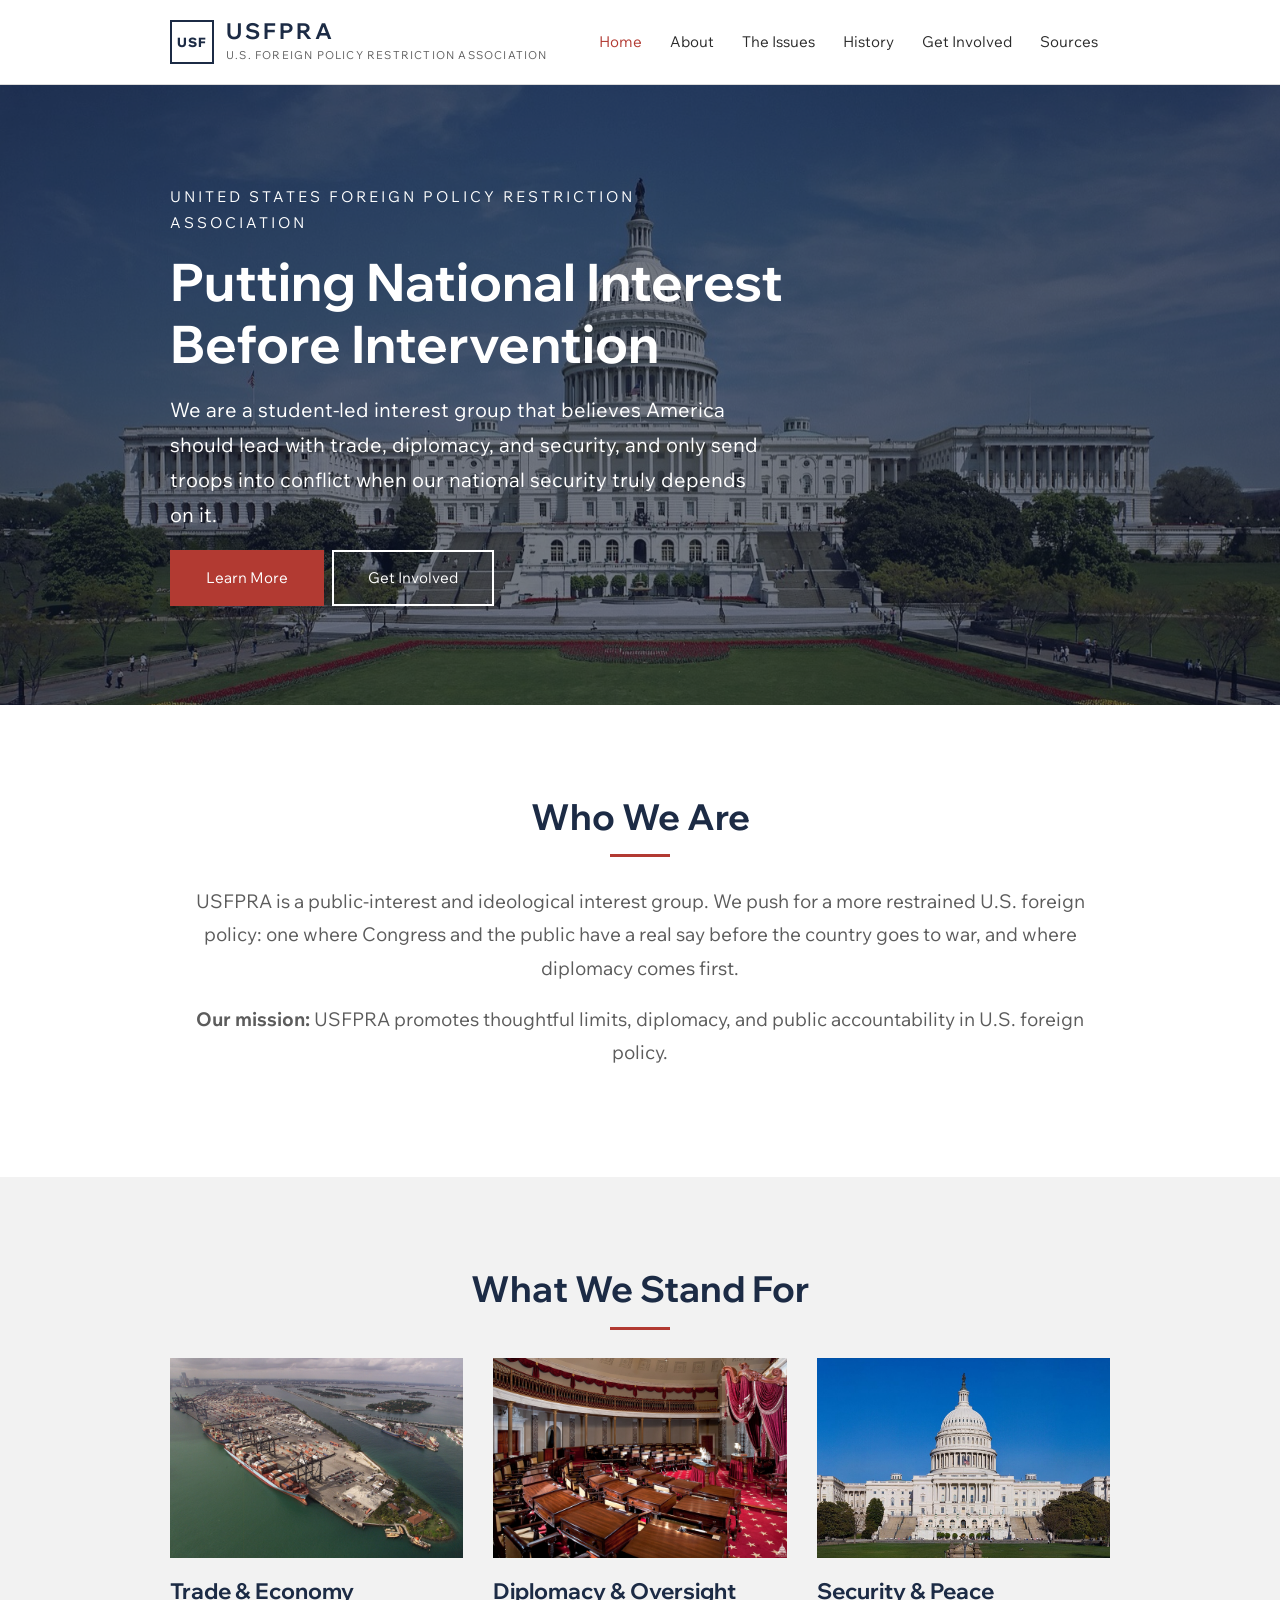
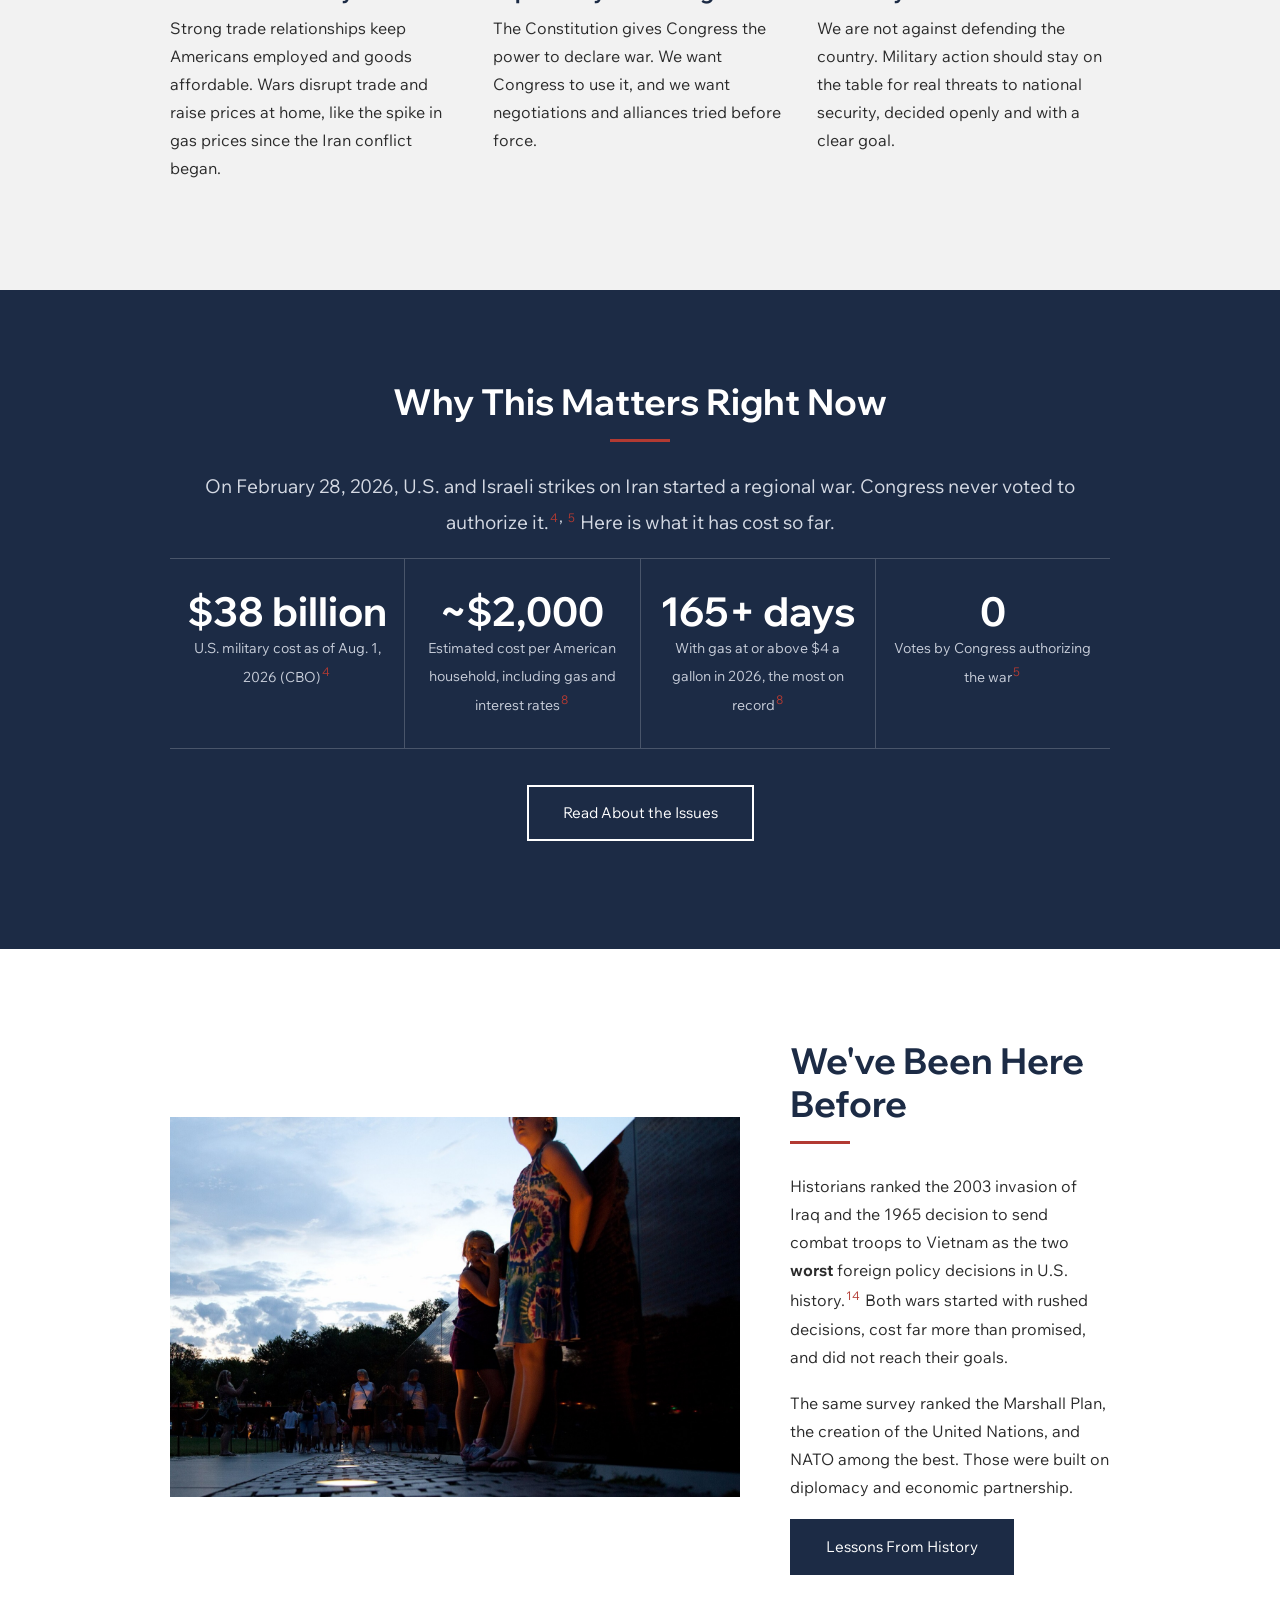
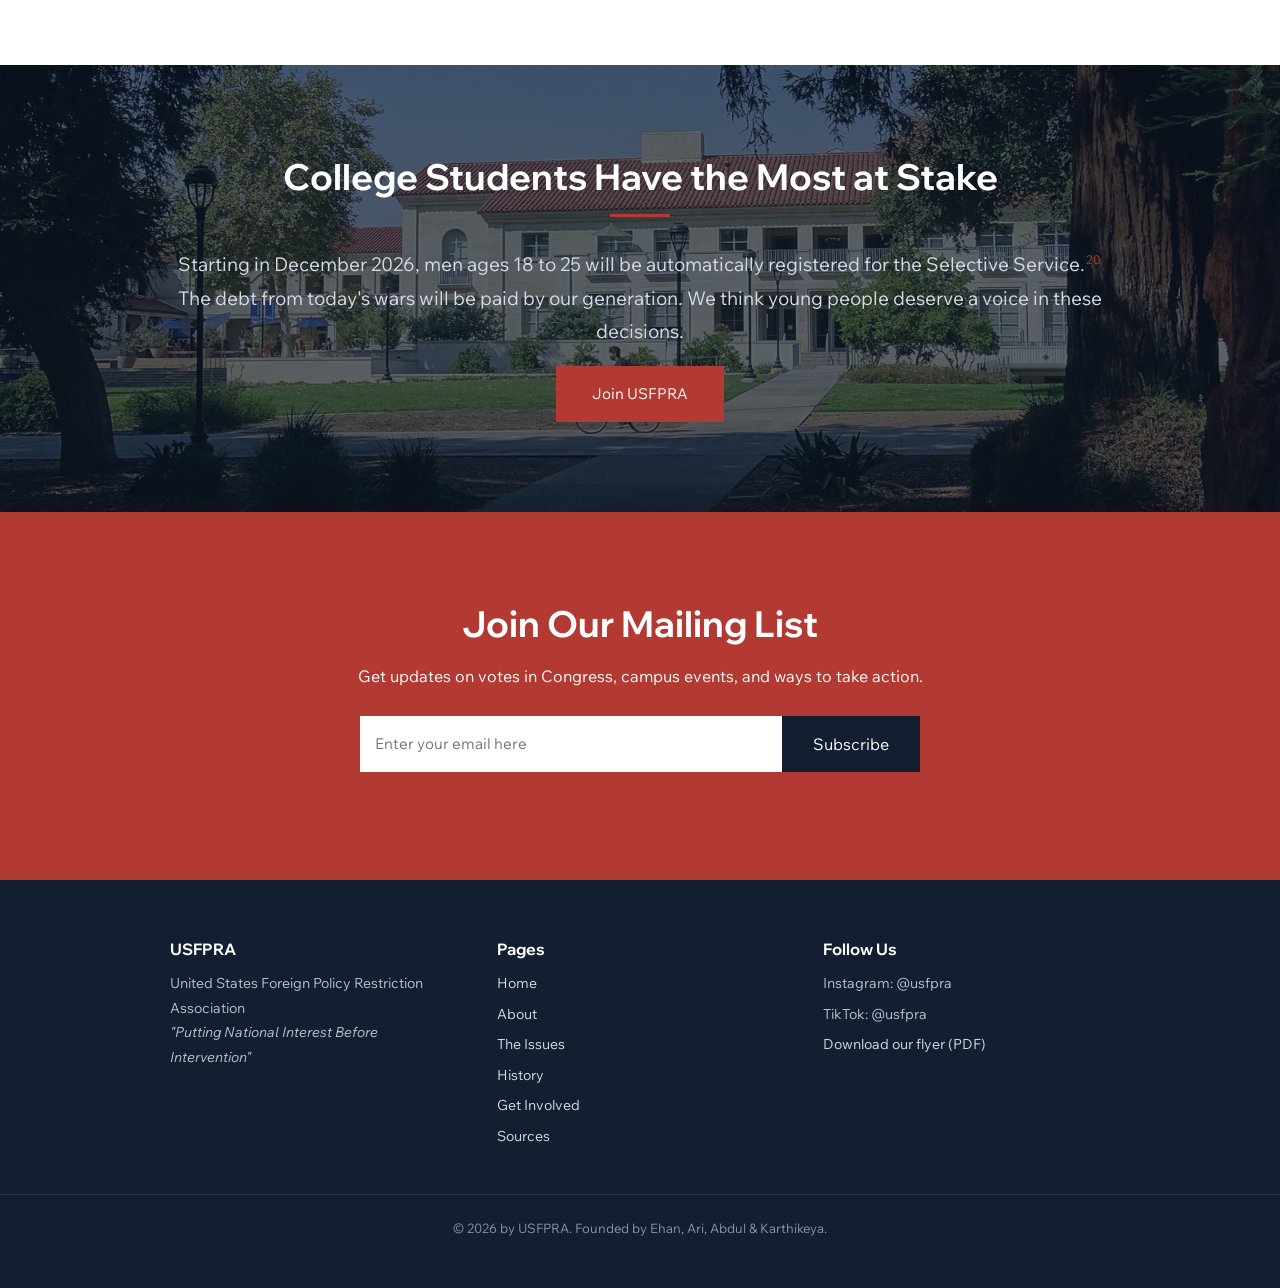
==== commit dfd062b7: "New multi-page site" ====
--- a/index.html
+++ b/index.html
@@ -1,934 +1,169 @@
-<!doctype html>
+<!DOCTYPE html>
 <html lang="en">
-<script>document.documentElement.classList.add('js')</script>
 <head>
 <meta charset="utf-8">
 <meta name="viewport" content="width=device-width, initial-scale=1">
-<title>Tung Tung Tung Sahur — The Official Fan Club</title>
-<meta name="description" content="Everything Tung Tung Tung Sahur: the lore, the costumes, the soundboard, build your own Tung, and the official fan club. (Also: Tung supports USFPRA.)">
-<link rel="icon" href="data:image/svg+xml,%3Csvg xmlns='http://www.w3.org/2000/svg' viewBox='0 0 64 64'%3E%3Crect x='18' y='6' width='28' height='54' rx='13' fill='%23C99A62' stroke='%236B4423' stroke-width='3'/%3E%3Ccircle cx='26' cy='24' r='5' fill='%23fff'/%3E%3Ccircle cx='38' cy='24' r='5' fill='%23fff'/%3E%3Ccircle cx='27' cy='25' r='2' fill='%23000'/%3E%3Ccircle cx='39' cy='25' r='2' fill='%23000'/%3E%3C/svg%3E">
+<title>USFPRA | United States Foreign Policy Restriction Association</title>
+<meta name="description" content="USFPRA is a student-led interest group calling for congressional oversight, diplomacy, and transparency in U.S. foreign policy. Putting National Interest Before Intervention.">
 <link rel="preconnect" href="https://fonts.googleapis.com">
 <link rel="preconnect" href="https://fonts.gstatic.com" crossorigin>
-<link href="https://fonts.googleapis.com/css2?family=Bungee&family=Bricolage+Grotesque:opsz,wght@12..96,600;12..96,800&family=Public+Sans:wght@400;500;600;700;800&display=swap" rel="stylesheet">
-<style>
-:root{
-  --night:#17123A;        /* pre-dawn sky */
-  --night-2:#241C55;
-  --night-3:#31286E;
-  --wood:#C99A62;
-  --wood-d:#6B4423;
-  --cream:#FBF4E6;
-  --cream-2:#F3E7CF;
-  --card:#FFFFFF;
-  --ink:#1E1A2E;
-  --muted:#5E5872;
-  --rule:#E3D6BB;
-  --sun:#FF8A3D;          /* sunrise accent */
-  --sun-d:#C2531A;
-  --gold:#FFD166;
-  --focus:#2F6BFF;
-  --disp:"Bungee", "Impact", sans-serif;
-  --head:"Bricolage Grotesque", system-ui, sans-serif;
-  --sans:"Public Sans", system-ui, -apple-system, "Segoe UI", sans-serif;
-  --max:1160px;
-  --r:18px;
-  --shadow:0 2px 0 rgba(107,68,35,.15),0 12px 30px rgba(30,26,46,.08);
-}
-*{box-sizing:border-box}
-html{scroll-behavior:smooth;scroll-padding-top:72px}
-body{margin:0;background:var(--cream);color:var(--ink);font-family:var(--sans);font-size:17px;line-height:1.6;-webkit-font-smoothing:antialiased}
-svg{display:block;max-width:100%}
-a{color:var(--sun-d);text-underline-offset:3px}
-:focus-visible{outline:3px solid var(--focus);outline-offset:3px;border-radius:6px}
-.skip{position:absolute;left:-999px;top:8px;background:var(--ink);color:#fff;padding:10px 14px;border-radius:8px;z-index:100}
-.skip:focus{left:8px}
-.wrap{max-width:var(--max);margin:0 auto;padding:0 24px}
-h1,h2,h3{margin:0;font-family:var(--head);font-weight:800;line-height:1.05;letter-spacing:-.015em}
-h2{font-size:clamp(2.1rem,4.6vw,3.4rem)}
-h3{font-size:1.3rem;line-height:1.2}
-p{margin:0 0 1em}
-.eyebrow{font:400 .85rem/1 var(--disp);letter-spacing:.08em;color:var(--sun-d);margin-bottom:16px;display:inline-flex;align-items:center;gap:10px}
-.eyebrow::before{content:"";width:22px;height:4px;border-radius:2px;background:currentColor}
-.lede{font-size:1.15rem;color:var(--muted);max-width:62ch}
-.muted{color:var(--muted)}
-.small{font-size:.9rem}
-
-/* nav */
-.nav{position:sticky;top:0;z-index:50;background:rgba(23,18,58,.94);backdrop-filter:blur(10px);color:#fff}
-.nav .wrap{display:flex;align-items:center;gap:16px;height:64px}
-.brand{display:flex;align-items:center;gap:10px;color:#fff;text-decoration:none;font:400 1.05rem/1 var(--disp);letter-spacing:.03em}
-.brand .mini{width:26px;height:40px}
-.nav ul{display:flex;gap:2px;list-style:none;margin:0 0 0 auto;padding:0}
-.nav ul a{display:block;white-space:nowrap;padding:10px 11px;border-radius:10px;color:#D9D3FF;text-decoration:none;font-weight:600;font-size:.92rem;transition:background .2s,color .2s}
-.nav ul a:hover{background:var(--night-3);color:#fff}
-.btn{display:inline-flex;align-items:center;justify-content:center;gap:8px;min-height:48px;padding:0 22px;border-radius:999px;border:0;background:var(--sun);color:#2A1300;font:800 1rem/1 var(--sans);text-decoration:none;cursor:pointer;box-shadow:0 4px 0 var(--sun-d);transition:transform .12s,box-shadow .12s}
-.btn:hover{transform:translateY(-2px);box-shadow:0 6px 0 var(--sun-d)}
-.btn:active{transform:translateY(2px);box-shadow:0 1px 0 var(--sun-d)}
-.btn.ghost{background:transparent;color:inherit;box-shadow:inset 0 0 0 2px currentColor}
-.btn.ghost:hover{background:rgba(255,255,255,.08)}
-.btn.wood{background:var(--wood);color:#2A1300;box-shadow:0 4px 0 var(--wood-d)}
-.btn svg{width:18px;height:18px}
-.nav .btn{min-height:40px;padding:0 16px;font-size:.88rem}
-.menu-btn{display:none;background:none;border:0;width:44px;height:44px;border-radius:8px;cursor:pointer;color:#fff}
-@media (max-width:1120px){
-  .nav ul{display:none;position:absolute;top:64px;left:0;right:0;flex-direction:column;background:var(--night);padding:8px 16px 16px}
-  .nav ul.open{display:flex}
-  .menu-btn{display:inline-flex;align-items:center;justify-content:center}
-  .nav .btn.present-btn{margin-left:auto}
-}
-
-/* sections */
-section.slide{padding:100px 0;position:relative;overflow:hidden}
-section.night{background:var(--night);color:#F1EEFF}
-section.night .lede,section.night .muted{color:#BDB6E8}
-section.night .eyebrow{color:var(--gold)}
-section.paper{background:var(--card)}
-.head{max-width:800px;margin-bottom:48px}
-.head h2{margin-bottom:14px}
-
-/* stars + moon for night sections */
-.sky{position:absolute;inset:0;pointer-events:none;overflow:hidden}
-.sky i{position:absolute;width:3px;height:3px;border-radius:50%;background:#fff;opacity:.7;animation:tw 3s ease-in-out infinite}
-@keyframes tw{50%{opacity:.15}}
-.moon{position:absolute;top:60px;right:8%;width:90px;height:90px;border-radius:50%;box-shadow:18px -8px 0 0 var(--gold);transform:rotate(-20deg);opacity:.9}
-
-/* hero */
-.hero{padding:70px 0 0;min-height:calc(100vh - 64px);display:flex;align-items:center}
-.hero .grid{display:grid;grid-template-columns:1.1fr .9fr;gap:30px;align-items:end;width:100%}
-.chant{font:400 clamp(3.2rem,9vw,7.4rem)/.88 var(--disp);margin:0 0 22px;letter-spacing:.01em}
-.chant span{display:inline-block;color:#4A4380;transition:color .12s,transform .12s}
-.chant span.lit{color:var(--gold);transform:translateY(-6px) rotate(-3deg)}
-.chant .sah{color:var(--sun)}
-.chant .sah.lit{color:#fff;text-shadow:0 0 30px var(--sun)}
-.hero .lede{font-size:1.25rem;margin-bottom:30px;color:#D9D3FF}
-.cta-row{display:flex;flex-wrap:wrap;gap:12px;align-items:center}
-.presenters{margin:28px 0 60px;font-size:.95rem;color:#A9A2D6}
-.stage{position:relative;height:min(64vh,560px);display:flex;align-items:flex-end;justify-content:center}
-.stage .glow{position:absolute;bottom:-40px;left:50%;width:520px;height:220px;transform:translateX(-50%);background:radial-gradient(closest-side,rgba(255,138,61,.55),transparent);filter:blur(4px)}
-.big-tung{position:relative;height:100%;aspect-ratio:2/3;cursor:pointer;background:none;border:0;padding:0;transition:transform .2s}
-.big-tung:hover{transform:rotate(-2deg) scale(1.02)}
-.big-tung svg{width:100%;height:100%;overflow:visible}
-.big-tung.go svg{animation:bonk .28s ease-in-out infinite}
-@keyframes bonk{0%,100%{transform:rotate(0)}50%{transform:rotate(-6deg) translateY(-6px)}}
-.counter{position:absolute;top:10px;left:0;background:var(--card);color:var(--ink);border-radius:14px;padding:10px 14px;font-weight:700;font-size:.9rem;box-shadow:var(--shadow)}
-.counter b{font:400 1.4rem/1 var(--disp);color:var(--sun-d);display:block}
-
-/* lore */
-.lore{display:grid;grid-template-columns:repeat(3,1fr);gap:20px}
-.card{background:var(--card);border-radius:var(--r);padding:26px;box-shadow:var(--shadow);border:2px solid var(--rule)}
-.card h3{margin-bottom:10px}
-.card p:last-child{margin-bottom:0}
-.num{font:400 2.6rem/1 var(--disp);color:var(--sun);margin-bottom:12px}
-.facts-row{margin-top:26px;display:grid;grid-template-columns:repeat(4,1fr);gap:16px}
-.fact{background:var(--cream-2);border-radius:14px;padding:16px 18px}
-.fact b{display:block;font:400 1.6rem/1.1 var(--disp);color:var(--wood-d)}
-.fact span{font-size:.9rem;color:var(--muted)}
-.cast{display:flex;flex-wrap:wrap;gap:10px;margin-top:14px}
-.cast span{background:var(--cream-2);border:2px solid var(--rule);border-radius:999px;padding:6px 12px;font-size:.88rem;font-weight:600}
-
-/* collection */
-.coll{display:grid;grid-template-columns:repeat(5,1fr);gap:18px}
-.tcard{position:relative;background:var(--night-2);border:2px solid var(--night-3);border-radius:var(--r);padding:16px 14px 16px;text-align:center;color:#fff;cursor:pointer;font:inherit;transition:transform .15s,border-color .15s}
-.tcard:hover{transform:translateY(-4px);border-color:var(--gold)}
-.tcard .art{height:150px;display:flex;justify-content:center;margin:14px 0 10px;position:relative}
-.tcard .art svg{height:100%;width:auto;overflow:visible}
-.tcard.go .art svg{animation:bonk .28s ease-in-out infinite}
-.tcard h3{font-size:1.02rem;margin-bottom:4px}
-.tcard p{font-size:.8rem;color:#BDB6E8;margin:0;line-height:1.4}
-.tcard .rar{position:absolute;top:10px;left:10px;font:400 .62rem/1 var(--disp);letter-spacing:.06em;padding:5px 7px;border-radius:6px}
-.rar.c{background:#3D3570;color:#D9D3FF}.rar.r{background:#2563EB;color:#fff}.rar.e{background:#9333EA;color:#fff}.rar.l{background:var(--gold);color:#3A2400}
-
-/* bubble (shared) */
-.bub{position:absolute;bottom:100%;left:50%;transform:translate(-50%,-4px) scale(.6);opacity:0;pointer-events:none;white-space:nowrap;background:#fff;color:var(--ink);border:3px solid var(--ink);border-radius:14px;padding:8px 12px;font:400 .85rem/1.1 var(--disp);letter-spacing:.03em;transition:all .18s;z-index:3}
-.talk > .bub,.talk .art > .bub{opacity:1;transform:translate(-50%,-10px) scale(1)}
-
-/* soundboard */
-.board{display:grid;grid-template-columns:repeat(3,1fr);gap:16px}
-.pad{min-height:120px;border-radius:var(--r);border:0;cursor:pointer;font:400 1.3rem/1.1 var(--disp);color:#2A1300;background:var(--wood);box-shadow:0 6px 0 var(--wood-d);transition:transform .08s,box-shadow .08s;display:flex;flex-direction:column;align-items:center;justify-content:center;gap:6px}
-.pad small{font:600 .82rem/1.2 var(--sans);opacity:.75}
-.pad:active,.pad.hit{transform:translateY(5px);box-shadow:0 1px 0 var(--wood-d)}
-.pad.s{background:var(--sun);box-shadow:0 6px 0 var(--sun-d)}
-.pad.g{background:var(--gold);box-shadow:0 6px 0 #B98A1B}
-.tempo{display:flex;align-items:center;gap:14px;margin-top:22px;flex-wrap:wrap}
-.tempo input{accent-color:var(--sun);width:220px}
-
-/* rankings */
-.rank{display:grid;gap:14px}
-.rrow{display:grid;grid-template-columns:200px 1fr 60px;gap:16px;align-items:center;background:var(--card);border-radius:14px;padding:14px 18px;box-shadow:var(--shadow)}
-.rrow.me{outline:3px solid var(--sun)}
-.rrow .nm{font-weight:800}
-.rrow .nm small{display:block;font-weight:500;color:var(--muted);font-size:.8rem}
-.track{height:14px;border-radius:999px;background:var(--cream-2);overflow:hidden}
-.fill{height:100%;width:0;border-radius:999px;background:var(--wood);transition:width 1.1s cubic-bezier(.2,.7,.2,1)}
-.me .fill{background:linear-gradient(90deg,var(--sun),var(--gold))}
-.rrow .sc{font:400 1.2rem/1 var(--disp);text-align:right}
-.disc{margin-top:14px;font-size:.85rem;color:var(--muted)}
-
-/* builder */
-.builder{display:grid;grid-template-columns:.9fr 1.1fr;gap:40px;align-items:center}
-.preview{background:var(--night);border-radius:24px;height:440px;display:flex;align-items:flex-end;justify-content:center;position:relative;overflow:hidden;padding-top:40px}
-.preview .art{height:360px;position:relative;cursor:pointer}
-.preview .art svg{height:100%;width:auto;overflow:visible}
-.preview .art.go svg{animation:bonk .28s ease-in-out infinite}
-.preview .tag{position:absolute;top:18px;left:18px;right:18px;text-align:center;font:400 1.3rem/1.15 var(--disp);color:var(--gold)}
-.opts-group{margin-bottom:20px}
-.opts-group > b{display:block;font-size:.8rem;letter-spacing:.1em;text-transform:uppercase;color:var(--muted);margin-bottom:8px}
-.chips{display:flex;flex-wrap:wrap;gap:8px}
-.chip{min-height:44px;padding:0 14px;border-radius:999px;border:2px solid var(--rule);background:var(--card);font:600 .92rem var(--sans);color:var(--ink);cursor:pointer;transition:border-color .15s,background .15s}
-.chip[aria-pressed="true"]{border-color:var(--ink);background:var(--ink);color:#fff}
-.sw{width:44px;height:44px;border-radius:50%;border:3px solid #fff;box-shadow:0 0 0 2px var(--rule);cursor:pointer}
-.sw[aria-pressed="true"]{box-shadow:0 0 0 3px var(--ink)}
-
-/* quiz */
-.qwrap{display:grid;grid-template-columns:1fr 1fr;gap:40px;align-items:start}
-.quiz{background:var(--card);border-radius:var(--r);padding:30px;box-shadow:var(--shadow);border:2px solid var(--rule)}
-.prog{display:flex;gap:6px;margin-bottom:20px}
-.prog i{flex:1;height:6px;border-radius:999px;background:var(--cream-2)}
-.prog i.on{background:var(--sun)}
-.q{font:800 1.4rem/1.3 var(--head);margin-bottom:18px}
-.opts{display:grid;gap:10px}
-.opt{text-align:left;min-height:52px;padding:12px 16px;border-radius:12px;border:2px solid var(--rule);background:var(--cream);font:600 1rem/1.35 var(--sans);color:var(--ink);cursor:pointer}
-.opt:hover:not(:disabled){border-color:var(--ink)}
-.opt.right{border-color:#3F7D20;background:#E3F2D6}
-.opt.wrong{border-color:#B42318;background:#FDE4E1}
-.opt:disabled{cursor:default}
-.explain{margin-top:16px;padding:14px 16px;border-radius:12px;background:var(--cream);display:none}
-.explain.show{display:block}
-.qfoot{display:flex;justify-content:space-between;align-items:center;margin-top:18px;gap:12px}
-.quiz-tung{display:flex;justify-content:center;align-items:flex-end;height:360px;position:relative}
-.quiz-tung .art{height:300px;position:relative}
-.quiz-tung .art svg{height:100%;width:auto;overflow:visible}
-
-/* fan club */
-.club{display:grid;grid-template-columns:1fr 1fr;gap:40px;align-items:start}
-.tiers{display:grid;grid-template-columns:repeat(3,1fr);gap:12px;margin:16px 0 26px}
-.tier{border:2px solid var(--night-3);border-radius:14px;padding:16px;background:var(--night-2);color:#fff;text-align:left;cursor:pointer;font:inherit;transition:border-color .15s,transform .15s}
-.tier:hover{border-color:var(--gold);transform:translateY(-2px)}
-.tier .p{font:400 1.7rem/1 var(--disp);color:var(--gold)}
-.tier .nm{font-weight:800;margin:6px 0 4px}
-.tier .d{font-size:.84rem;color:#BDB6E8}
-.events{display:grid;gap:10px}
-.events div{display:grid;grid-template-columns:90px 1fr;gap:12px;align-items:center;background:var(--night-2);border-radius:12px;padding:12px 14px}
-.events b{font:400 .8rem/1.2 var(--disp);color:var(--gold)}
-.form-card{background:var(--card);color:var(--ink);border-radius:var(--r);padding:28px}
-form .field{display:grid;gap:6px;margin-bottom:14px}
-label,legend{font-weight:700;font-size:.95rem}
-input[type=text],input[type=email],select{min-height:48px;padding:10px 14px;border-radius:12px;border:2px solid var(--rule);background:#fff;font:inherit;color:var(--ink)}
-input:focus,select:focus{border-color:var(--ink);outline:none;box-shadow:0 0 0 4px rgba(47,107,255,.18)}
-.checks{display:grid;grid-template-columns:1fr 1fr;gap:8px}
-.checks label{display:flex;gap:10px;align-items:center;font-weight:500;min-height:44px;padding:8px 12px;border:2px solid var(--rule);border-radius:12px;cursor:pointer}
-.checks input{width:18px;height:18px;accent-color:var(--sun)}
-.help{font-size:.85rem;color:var(--muted)}
-.err{color:#B42318;font-size:.88rem;min-height:1.2em}
-.ok{display:none;padding:18px;border-radius:12px;background:#E3F2D6;color:#21410F;font-weight:600}
-.ok.show{display:block}
-
-/* sidenote */
-.sidenote{display:grid;grid-template-columns:150px 1fr;gap:30px;align-items:center;max-width:860px;margin:0 auto;background:var(--card);border:2px dashed var(--wood);border-radius:var(--r);padding:28px 30px}
-.sidenote .art{height:190px;display:flex;justify-content:center}
-.sidenote .art svg{height:100%;width:auto}
-.sidenote h3{font-size:1.5rem;margin-bottom:8px}
-.sidenote .tagline{font-size:.78rem;font-weight:800;letter-spacing:.12em;text-transform:uppercase;color:var(--muted);margin-bottom:6px}
-.outro{text-align:center;margin-top:60px}
-.outro .chant{font-size:clamp(2.2rem,6vw,4.6rem)}
-
-footer{background:var(--night);color:#A9A2D6;padding:36px 0;font-size:.88rem}
-footer .wrap{display:flex;justify-content:space-between;gap:20px;flex-wrap:wrap}
-footer a{color:var(--gold)}
-
-/* reveal */
-.js .rv{opacity:0;transform:translateY(16px);transition:opacity .55s ease,transform .55s ease}
-.js .rv.in{opacity:1;transform:none}
-
-/* tung faces (shared by every Tung on the page) */
-.tung .f1,.tung .f2,.tung .f3{display:none}
-[data-face="1"] .tung .f0,[data-face="2"] .tung .f0,[data-face="3"] .tung .f0{display:none}
-[data-face="1"] .tung .f1,[data-face="2"] .tung .f2,[data-face="3"] .tung .f3{display:inline}
-
-/* edge-peeking Tungs */
-.sahur{position:absolute;bottom:0;width:74px;height:111px;padding:0;border:0;background:none;cursor:pointer;z-index:6;transform:translateY(58%);transition:transform .45s cubic-bezier(.3,1.6,.5,1)}
-.sahur svg{width:100%;height:100%;overflow:visible}
-.sahur.l{left:22px}.sahur.r{right:22px}.sahur.m{left:46%}
-.sahur:hover,.sahur:focus-visible,.sahur.pop{transform:translateY(6%) rotate(-4deg)}
-.sahur.top{top:0;bottom:auto;transform:rotate(180deg) translateY(58%)}
-.sahur.top:hover,.sahur.top:focus-visible,.sahur.top.pop{transform:rotate(180deg) translateY(4%)}
-.sahur.pop svg{animation:wob .5s ease-in-out 3}
-@keyframes wob{0%,100%{transform:rotate(0)}25%{transform:rotate(-7deg)}75%{transform:rotate(7deg)}}
-.sahur.l .bub{left:0;transform:translate(0,-4px) scale(.6);transform-origin:left bottom}
-.sahur.l.talk .bub{transform:translate(0,-10px) scale(1)}
-.sahur.r:not(.top) .bub{left:auto;right:0;transform:translate(0,-4px) scale(.6);transform-origin:right bottom}
-.sahur.r:not(.top).talk .bub{transform:translate(0,-10px) scale(1)}
-.sahur.top .bub{left:auto;right:0;transform:translate(0,-4px) scale(.6) rotate(180deg)}
-.sahur.top.talk .bub{transform:translate(0,-10px) scale(1) rotate(180deg)}
-body.no-sahur .sahur{display:none}
-
-@media (prefers-reduced-motion:reduce){*{scroll-behavior:auto!important;animation:none!important;transition:none!important}.js .rv{opacity:1;transform:none}}
-
-/* responsive */
-@media (max-width:980px){
-  .hero .grid,.builder,.qwrap,.club{grid-template-columns:1fr}
-  .lore,.board{grid-template-columns:1fr 1fr}
-  .coll{grid-template-columns:repeat(3,1fr)}
-  .facts-row{grid-template-columns:1fr 1fr}
-  .stage{height:420px}
-}
-@media (max-width:640px){
-  body{font-size:16px}
-  .wrap{padding:0 16px}
-  section.slide{padding:72px 0}
-  .lore,.board,.tiers,.checks{grid-template-columns:1fr}
-  .coll{grid-template-columns:1fr 1fr}
-  .rrow{grid-template-columns:1fr 50px}
-  .rrow .track{grid-column:1/-1;grid-row:2}
-  .sidenote{grid-template-columns:1fr;text-align:center}
-  .sahur{width:54px;height:81px}.sahur.m{display:none}
-  .stage{height:340px}
-}
-
-/* ---------- PRESENT MODE ---------- */
-.hud{display:none}
-body.present .nav,body.present footer{display:none}
-body.present{font-size:19px}
-body.present section.slide{min-height:100vh;display:flex;align-items:center;padding:32px 0 84px}
-body.present section.slide > .wrap{width:100%;max-width:1320px}
-body.present .hero{padding-top:20px}
-body.present .presenters{margin-bottom:20px}
-body.present .rv{opacity:1!important;transform:none!important}
-body.present section.enter > .wrap{animation:slideIn .45s cubic-bezier(.2,.7,.2,1)}
-@keyframes slideIn{from{opacity:0;transform:translateY(18px)}to{opacity:1;transform:none}}
-body.present .hud{display:flex;position:fixed;left:50%;bottom:18px;transform:translateX(-50%);z-index:90;align-items:center;gap:6px;background:rgba(23,18,58,.95);color:#fff;border-radius:999px;padding:6px;box-shadow:0 10px 30px rgba(0,0,0,.3);font-size:.9rem;transition:opacity .3s}
-body.present.idle .hud{opacity:.15}
-.hud button{width:40px;height:40px;border-radius:50%;border:0;background:transparent;color:#fff;cursor:pointer;display:flex;align-items:center;justify-content:center}
-.hud button:hover{background:rgba(255,255,255,.12)}
-.hud button svg{width:18px;height:18px}
-.hud .who{padding:0 12px;display:flex;align-items:center;gap:10px;white-space:nowrap}
-.hud .who b{color:var(--gold)}
-.hud .clock{font-variant-numeric:tabular-nums;padding:6px 12px;border-radius:999px;background:rgba(255,255,255,.1)}
-.hud .clock.over{background:#B42318}
-.hud .dots{display:flex;gap:5px;padding:0 8px}
-.hud .dots i{width:7px;height:7px;border-radius:50%;background:rgba(255,255,255,.3)}
-.hud .dots i.on{background:var(--gold)}
-.hud .more{display:none;padding:0 10px;color:var(--gold);font-weight:700;white-space:nowrap}
-body.present.has-more .hud .more{display:inline}
-.keys{position:fixed;inset:0;z-index:120;background:rgba(23,18,58,.6);display:none;align-items:center;justify-content:center}
-.keys.show{display:flex}
-.keys .box{background:#fff;color:var(--ink);border-radius:16px;padding:28px 32px;max-width:460px;width:90%}
-.keys kbd{display:inline-block;min-width:30px;text-align:center;padding:3px 8px;border:1px solid var(--rule);border-bottom-width:3px;border-radius:6px;font:700 .85rem var(--sans);background:var(--cream)}
-.keys table{width:100%;border-collapse:collapse;margin-top:12px}
-.keys td{padding:7px 0;border-bottom:1px solid var(--cream-2)}
-</style>
+<link href="https://fonts.googleapis.com/css2?family=Wix+Madefor+Display:wght@500;600;700;800&family=Wix+Madefor+Text:ital,wght@0,400;0,600;1,400&display=swap" rel="stylesheet">
+<link rel="stylesheet" href="style.css">
+<link rel="icon" href="data:image/svg+xml,%3Csvg xmlns='http://www.w3.org/2000/svg' viewBox='0 0 32 32'%3E%3Crect width='32' height='32' fill='%231c2b45'/%3E%3Ctext x='16' y='21' font-family='Arial' font-weight='700' font-size='11' fill='white' text-anchor='middle'%3EUSF%3C/text%3E%3C/svg%3E">
 </head>
 <body>
-<a class="skip" href="#main">Skip to content</a>
-
-<svg width="0" height="0" style="position:absolute" aria-hidden="true"><defs>
-  <symbol id="i-play" viewBox="0 0 24 24"><path fill="currentColor" d="M7 4.5v15l13-7.5z"/></symbol>
-  <symbol id="i-left" viewBox="0 0 24 24"><path fill="none" stroke="currentColor" stroke-width="2.2" stroke-linecap="round" stroke-linejoin="round" d="m15 18-6-6 6-6"/></symbol>
-  <symbol id="i-right" viewBox="0 0 24 24"><path fill="none" stroke="currentColor" stroke-width="2.2" stroke-linecap="round" stroke-linejoin="round" d="m9 18 6-6-6-6"/></symbol>
-  <symbol id="i-x" viewBox="0 0 24 24"><path fill="none" stroke="currentColor" stroke-width="2.2" stroke-linecap="round" d="M18 6 6 18M6 6l12 12"/></symbol>
-  <symbol id="i-menu" viewBox="0 0 24 24"><path fill="none" stroke="currentColor" stroke-width="2" stroke-linecap="round" d="M4 7h16M4 12h16M4 17h16"/></symbol>
-  <symbol id="i-vol" viewBox="0 0 24 24"><path fill="none" stroke="currentColor" stroke-width="2" stroke-linecap="round" stroke-linejoin="round" d="M11 5 6 9H2v6h4l5 4V5Zm4.5 3.5a5 5 0 0 1 0 7M19 5a10 10 0 0 1 0 14"/></symbol>
-</defs></svg>
-
-<header class="nav">
-  <div class="wrap">
-    <a class="brand" href="#top" aria-label="Tung Tung Tung Sahur Fan Club home"><span class="mini" data-tung="classic"></span>TUNG HQ</a>
-    <ul id="navlist">
-      <li><a href="#lore">Lore</a></li>
-      <li><a href="#collection">Collection</a></li>
-      <li><a href="#soundboard">Soundboard</a></li>
-      <li><a href="#rankings">Rankings</a></li>
-      <li><a href="#build">Build-a-Tung</a></li>
-      <li><a href="#quiz-sec">Quiz</a></li>
-      <li><a href="#club">Fan Club</a></li>
-    </ul>
-    <button class="btn present-btn" type="button" data-present title="Presentation mode (P)"><svg><use href="#i-play"/></svg>Present</button>
-    <button class="menu-btn" aria-label="Open menu" aria-expanded="false" aria-controls="navlist"><svg width="24" height="24"><use href="#i-menu"/></svg></button>
+<header class="site-header">
+  <div class="container">
+    <a class="logo" href="index.html">
+      <span class="logo-mark">USF</span>
+      <span class="logo-text"><b>USFPRA</b><small>U.S. Foreign Policy Restriction Association</small></span>
+    </a>
+    <button class="nav-toggle" aria-label="Menu" aria-expanded="false"><span></span><span></span><span></span></button>
+    <nav class="main-nav">
+      <ul>
+        <li><a href="index.html" class="active" aria-current="page">Home</a></li>
+        <li><a href="about.html">About</a></li>
+        <li><a href="issues.html">The Issues</a></li>
+        <li><a href="history.html">History</a></li>
+        <li><a href="get-involved.html">Get Involved</a></li>
+        <li><a href="sources.html">Sources</a></li>
+      </ul>
+    </nav>
   </div>
 </header>
-
-<main id="main">
-
-<!-- 1 · HERO -->
-<section class="slide night hero" id="top" data-title="Tung Tung Tung Sahur" data-speaker="Arivu">
-  <div class="sky" aria-hidden="true"><div class="moon"></div></div>
-  <div class="wrap grid">
-    <div>
-      <div class="eyebrow">The Official Fan Club</div>
-      <h1 class="chant" id="heroChant" aria-label="Tung Tung Tung Sahur"><span>TUNG</span> <span>TUNG</span> <span>TUNG</span><br><span class="sah">SAHUR</span></h1>
-      <p class="lede">He's a log. He has a bat. He shows up before sunrise and he will knock. This is everything you need to know about the internet's loudest piece of wood.</p>
-      <div class="cta-row">
-        <button class="btn" type="button" id="wake"><svg><use href="#i-vol"/></svg>Wake him up</button>
-        <button class="btn ghost" type="button" data-present><svg><use href="#i-play"/></svg>Start presentation</button>
-      </div>
-      <p class="presenters">Presented by <strong>Arivu · Abdul · Ehan · Karthikeya</strong></p>
-    </div>
-    <div class="stage">
-      <div class="glow" aria-hidden="true"></div>
-      <div class="counter" aria-live="polite"><b id="tungCount">0</b>tungs this visit</div>
-      <button class="big-tung" type="button" id="bigTung" aria-label="Click Tung to make him chant"><span class="bub"></span></button>
-    </div>
+<main>
+<section class="hero" style="background-image:url('img/capitol.jpg')">
+  <div class="container">
+    <p class="tagline">United States Foreign Policy Restriction Association</p>
+    <h1>Putting National Interest Before Intervention</h1>
+    <p>We are a student-led interest group that believes America should lead with trade, diplomacy, and security, and only send troops into conflict when our national security truly depends on it.</p>
+    <a class="btn" href="about.html">Learn More</a>&nbsp;
+    <a class="btn btn-outline" href="get-involved.html">Get Involved</a>
   </div>
 </section>
 
-<!-- 2 · LORE -->
-<section class="slide" id="lore" data-title="Who is Tung?" data-speaker="Arivu">
-  <div class="wrap">
-    <div class="head rv">
-      <div class="eyebrow">The lore</div>
-      <h2>Who is Tung Tung Tung Sahur?</h2>
-      <p class="lede">A wide-eyed wooden figure with a baseball bat who became one of the biggest memes of 2025. Here's where he came from.</p>
-    </div>
-    <div class="lore">
-      <div class="card rv"><div class="num">01</div><h3>The sound is real</h3><p>In Indonesia during Ramadan, neighbors wake each other before dawn for <strong>sahur</strong>, the meal eaten before a day of fasting. Groups walk the streets knocking on drums and wooden <em>kentongan</em>. <em>Tung, tung, tung.</em></p></div>
-      <div class="card rv"><div class="num">02</div><h3>The internet made him a log</h3><p>In early 2025, AI-generated videos on TikTok turned that knock into a character: a log with huge eyes, a bat, and a voice chanting “tung” over and over before yelling “sahur.”</p></div>
-      <div class="card rv"><div class="num">03</div><h3>He joined a universe</h3><p>Tung became a star of the <strong>“Italian brainrot”</strong> wave of absurd AI characters with chantable names. Fans remix him in edits, games, and fan art.</p>
-        <div class="cast"><span>Tralalero Tralala</span><span>Bombardiro Crocodilo</span><span>Ballerina Cappuccina</span><span>Brr Brr Patapim</span><span>Lirilì Larilà</span></div></div>
-    </div>
-    <div class="facts-row rv">
-      <div class="fact"><b>9×</b><span>“tung” in the classic chant before “sahur”</span></div>
-      <div class="fact"><b>1 bat</b><span>never seen without it</span></div>
-      <div class="fact"><b>~4 AM</b><span>his preferred hour of operation</span></div>
-      <div class="fact"><b>0</b><span>people who have slept through him</span></div>
-    </div>
+<section class="strip">
+  <div class="container center reveal">
+    <h2>Who We Are</h2>
+    <hr class="divider">
+    <p class="lead">USFPRA is a public-interest and ideological interest group. We push for a more restrained U.S. foreign policy: one where Congress and the public have a real say before the country goes to war, and where diplomacy comes first.</p>
+    <p class="lead"><strong>Our mission:</strong> USFPRA promotes thoughtful limits, diplomacy, and public accountability in U.S. foreign policy.</p>
   </div>
 </section>
 
-<!-- 3 · COLLECTION -->
-<section class="slide night" id="collection" data-title="The Tung Collection" data-speaker="Abdul">
-  <div class="sky" aria-hidden="true"></div>
-  <div class="wrap">
-    <div class="head rv">
-      <div class="eyebrow">Collect them all</div>
-      <h2>The Tung Collection</h2>
-      <p class="lede">Ten Tungs, ten jobs, one bat. Click any card to hear him go.</p>
+<section class="strip strip-gray">
+  <div class="container">
+    <div class="center reveal">
+      <h2>What We Stand For</h2>
+      <hr class="divider">
     </div>
-    <div class="coll rv" id="coll"></div>
-  </div>
-</section>
-
-<!-- 4 · SOUNDBOARD -->
-<section class="slide paper" id="soundboard" data-title="The Soundboard" data-speaker="Abdul">
-  <div class="wrap">
-    <div class="head rv">
-      <div class="eyebrow">Turn it up</div>
-      <h2>The Official Tung Soundboard</h2>
-      <p class="lede">Every pad is a different knock. Keys <kbd>Q</kbd> <kbd>W</kbd> <kbd>E</kbd> <kbd>A</kbd> <kbd>Z</kbd> <kbd>X</kbd> work too, so you can drum along.</p>
-    </div>
-    <div class="board rv">
-      <button class="pad" type="button" data-pad="knock" data-key="q">TUNG<small>one knock · Q</small></button>
-      <button class="pad" type="button" data-pad="triple" data-key="w">TUNG ×3<small>the classic · W</small></button>
-      <button class="pad" type="button" data-pad="nine" data-key="e">TUNG ×9<small>the original · E</small></button>
-      <button class="pad s" type="button" data-pad="sahur" data-key="a">SAHUR!<small>the voice · A</small></button>
-      <button class="pad g" type="button" data-pad="full" data-key="z">FULL CHANT<small>everything · Z</small></button>
-      <button class="pad" type="button" data-pad="bonk" data-key="x">BAT BONK<small>low and heavy · X</small></button>
-    </div>
-    <div class="tempo rv"><label for="tempo">Chant speed</label><input id="tempo" type="range" min="0.6" max="2" step="0.1" value="1"><span id="tempoVal" class="muted">1.0×</span></div>
-  </div>
-</section>
-
-<!-- 5 · RANKINGS -->
-<section class="slide" id="rankings" data-title="Power rankings" data-speaker="Ehan">
-  <div class="wrap">
-    <div class="head rv">
-      <div class="eyebrow">Brainrot power rankings</div>
-      <h2>Who wins the universe?</h2>
-      <p class="lede">We scored the biggest characters on chant power, bat skill, and how fast they wake you up.</p>
-    </div>
-    <div class="rank rv">
-      <div class="rrow me"><div class="nm">Tung Tung Tung Sahur<small>log · bat · alarm clock</small></div><div class="track"><div class="fill" data-w="98"></div></div><div class="sc">98</div></div>
-      <div class="rrow"><div class="nm">Tralalero Tralala<small>shark in sneakers</small></div><div class="track"><div class="fill" data-w="91"></div></div><div class="sc">91</div></div>
-      <div class="rrow"><div class="nm">Bombardiro Crocodilo<small>crocodile, but a plane</small></div><div class="track"><div class="fill" data-w="88"></div></div><div class="sc">88</div></div>
-      <div class="rrow"><div class="nm">Ballerina Cappuccina<small>coffee, but ballet</small></div><div class="track"><div class="fill" data-w="80"></div></div><div class="sc">80</div></div>
-      <div class="rrow"><div class="nm">Brr Brr Patapim<small>forest guy with feet</small></div><div class="track"><div class="fill" data-w="74"></div></div><div class="sc">74</div></div>
-    </div>
-    <p class="disc rv">Rankings are 100% scientifically made up by the four of us. Tung did not pay us. (He tried. With a bat.)</p>
-  </div>
-</section>
-
-<!-- 6 · BUILD -->
-<section class="slide paper" id="build" data-title="Build-a-Tung" data-speaker="Ehan">
-  <div class="wrap">
-    <div class="head rv">
-      <div class="eyebrow">Make your own</div>
-      <h2>Build-a-Tung</h2>
-      <p class="lede">Pick a job, a face, and a wood. Then click your Tung to hear him.</p>
-    </div>
-    <div class="builder">
-      <div class="preview rv"><div class="tag" id="bName">Classic Oak Tung</div><div class="art" id="bArt" role="button" tabindex="0" aria-label="Your Tung. Click to chant."><span class="bub"></span></div></div>
-      <div class="rv">
-        <div class="opts-group"><b>Job</b><div class="chips" id="bHat"></div></div>
-        <div class="opts-group"><b>Face</b><div class="chips" id="bFace"></div></div>
-        <div class="opts-group"><b>Wood</b><div class="chips" id="bWood"></div></div>
-        <div class="cta-row"><button class="btn" type="button" id="bRandom">Randomize</button><button class="btn wood" type="button" id="bChant"><svg><use href="#i-vol"/></svg>Make him chant</button></div>
+    <div class="cols-3">
+      <div class="item reveal">
+        <img src="img/trade.jpg" alt="Aerial view of cargo ships and cranes at the Port of Miami">
+        <h3>Trade &amp; Economy</h3>
+        <p>Strong trade relationships keep Americans employed and goods affordable. Wars disrupt trade and raise prices at home, like the spike in gas prices since the Iran conflict began.</p>
+      </div>
+      <div class="item reveal">
+        <img src="img/senate.jpg" alt="The Old Senate Chamber in the U.S. Capitol">
+        <h3>Diplomacy &amp; Oversight</h3>
+        <p>The Constitution gives Congress the power to declare war. We want Congress to use it, and we want negotiations and alliances tried before force.</p>
+      </div>
+      <div class="item reveal">
+        <img src="img/capitol-full.jpg" alt="Full view of the U.S. Capitol building">
+        <h3>Security &amp; Peace</h3>
+        <p>We are not against defending the country. Military action should stay on the table for real threats to national security, decided openly and with a clear goal.</p>
       </div>
     </div>
   </div>
 </section>
 
-<!-- 7 · QUIZ -->
-<section class="slide" id="quiz-sec" data-title="Tung trivia" data-speaker="Karthikeya">
-  <div class="wrap">
-    <div class="head rv">
-      <div class="eyebrow">Prove it</div>
-      <h2>How well do you know Tung?</h2>
+<section class="strip strip-navy">
+  <div class="container">
+    <div class="center reveal">
+      <h2>Why This Matters Right Now</h2>
+      <hr class="divider">
+      <p class="lead">On February 28, 2026, U.S. and Israeli strikes on Iran started a regional war. Congress never voted to authorize it.<sup><a href="sources.html#s4">4</a>, <a href="sources.html#s5">5</a></sup> Here is what it has cost so far.</p>
     </div>
-    <div class="qwrap">
-      <div class="quiz rv" id="quiz" aria-live="polite">
-        <div class="prog" aria-hidden="true"></div>
-        <div class="q"></div>
-        <div class="opts"></div>
-        <div class="explain"></div>
-        <div class="qfoot"><span class="muted small score"></span><button class="btn" type="button" id="qnext" hidden>Next</button></div>
-      </div>
-      <div class="quiz-tung rv"><div class="art" id="qTung"><span class="bub"></span></div></div>
+    <div class="numbers reveal">
+      <div><b>$38 billion</b><span>U.S. military cost as of Aug. 1, 2026 (CBO)<sup><a href="sources.html#s4">4</a></sup></span></div>
+      <div><b>~$2,000</b><span>Estimated cost per American household, including gas and interest rates<sup><a href="sources.html#s8">8</a></sup></span></div>
+      <div><b>165+ days</b><span>With gas at or above $4 a gallon in 2026, the most on record<sup><a href="sources.html#s8">8</a></sup></span></div>
+      <div><b>0</b><span>Votes by Congress authorizing the war<sup><a href="sources.html#s5">5</a></sup></span></div>
     </div>
+    <p class="center" style="margin-top:36px"><a class="btn btn-outline" href="issues.html">Read About the Issues</a></p>
   </div>
 </section>
 
-<!-- 8 · FAN CLUB -->
-<section class="slide night" id="club" data-title="Join the Fan Club" data-speaker="Karthikeya">
-  <div class="sky" aria-hidden="true"></div>
-  <div class="wrap">
-    <div class="head rv">
-      <div class="eyebrow">Join the club</div>
-      <h2>The Tung Tung Tung Fan Club</h2>
-      <p class="lede">Membership comes with merch, events, and the right to yell “SAHUR” in public.</p>
-    </div>
-    <div class="club">
-      <div class="rv">
-        <h3>Pick your tier</h3>
-        <div class="tiers">
-          <button class="tier" type="button" data-tier="Twig – $1"><div class="p">$1</div><div class="nm">Twig</div><div class="d">Sticker + chant alerts</div></button>
-          <button class="tier" type="button" data-tier="Log – $5"><div class="p">$5</div><div class="nm">Log</div><div class="d">Sticker, “I Got Tung'd” tee</div></button>
-          <button class="tier" type="button" data-tier="Full Bat – $20"><div class="p">$20</div><div class="nm">Full Bat</div><div class="d">Tee + foam bat + name on the wall</div></button>
-        </div>
-        <h3 style="margin-bottom:12px">Club events</h3>
-        <div class="events">
-          <div><b>Week 1</b><span>Tung-off: the loudest chant in the Commons wins a foam bat</span></div>
-          <div><b>Week 4</b><span>Build-a-Tung art night (cardboard logs supplied)</span></div>
-          <div><b>Week 8</b><span>Brainrot trivia night, teams of four</span></div>
-          <div><b>Week 12</b><span>The Great Tung Costume Contest</span></div>
-        </div>
-      </div>
-      <div class="form-card rv">
-        <h3 style="margin-bottom:6px">Sign up</h3>
-        <p class="muted small">We'll send you event invites and new Tungs.</p>
-        <form name="join" method="POST" data-netlify="true" netlify-honeypot="company" id="joinform" novalidate>
-          <input type="hidden" name="form-name" value="join">
-          <p hidden><label>Leave blank <input name="company"></label></p>
-          <div class="field"><label for="f-name">Name</label><input id="f-name" name="name" type="text" autocomplete="name" required></div>
-          <div class="field"><label for="f-email">Email</label><input id="f-email" name="email" type="email" autocomplete="email" required><span class="err" id="e-email"></span></div>
-          <div class="field"><label for="f-fav">Favorite Tung</label><select id="f-fav" name="favorite"></select></div>
-          <div class="field"><label for="f-tier">Tier</label><select id="f-tier" name="tier"><option>Just looking</option><option>Twig – $1</option><option>Log – $5</option><option>Full Bat – $20</option></select></div>
-          <fieldset class="field" style="border:0;padding:0;margin:0 0 14px"><legend>I'm in for…</legend>
-            <div class="checks">
-              <label><input type="checkbox" name="interest" value="tungoff">The Tung-off</label>
-              <label><input type="checkbox" name="interest" value="art">Art night</label>
-              <label><input type="checkbox" name="interest" value="trivia">Trivia night</label>
-              <label><input type="checkbox" name="interest" value="costume">Costume contest</label>
-            </div>
-          </fieldset>
-          <button class="btn" type="submit" style="width:100%">Join the club</button>
-          <p class="help" style="margin-top:10px">No payment is collected on this site. We only use your email for club updates.</p>
-        </form>
-        <div class="ok" id="joinok" role="status">You're in. TUNG TUNG TUNG SAHUR!</div>
+<section class="strip">
+  <div class="container">
+    <div class="split reveal">
+      <img src="img/memorial.jpg" alt="Names engraved on the Vietnam Veterans Memorial wall">
+      <div>
+        <h2>We've Been Here Before</h2>
+        <hr class="divider">
+        <p>Historians ranked the 2003 invasion of Iraq and the 1965 decision to send combat troops to Vietnam as the two <strong>worst</strong> foreign policy decisions in U.S. history.<sup><a href="sources.html#s14">14</a></sup> Both wars started with rushed decisions, cost far more than promised, and did not reach their goals.</p>
+        <p>The same survey ranked the Marshall Plan, the creation of the United Nations, and NATO among the best. Those were built on diplomacy and economic partnership.</p>
+        <a class="btn btn-navy" href="history.html">Lessons From History</a>
       </div>
     </div>
   </div>
 </section>
 
-<!-- 9 · SIDENOTE -->
-<section class="slide" id="sidenote" data-title="One more thing" data-speaker="All">
-  <div class="wrap">
-    <div class="sidenote rv">
-      <div class="art" data-tung="graduate" data-face="0"></div>
-      <div>
-        <div class="tagline">Sidenote · Tung's one serious opinion</div>
-        <h3>Tung supports USFPRA</h3>
-        <p>When he isn't waking up the neighborhood, Tung backs the <strong>United States Foreign Policy Restriction Administration</strong>, a student interest group with one idea: <em>before America goes to war, Congress should vote on it.</em> Slogan: “Putting National Interest Before Intervention.”</p>
-        <p style="margin:0"><a href="serious.html">Read the full USFPRA platform →</a></p>
-      </div>
-    </div>
-    <div class="outro rv">
-      <p class="chant" aria-label="Tung Tung Tung Sahur"><span>TUNG</span> <span>TUNG</span> <span>TUNG</span> <span class="sah">SAHUR</span></p>
-      <p class="muted">Thanks for listening. Questions? Tung is ready.</p>
-    </div>
+<section class="strip strip-photo" style="background-image:url('img/campus.jpg')">
+  <div class="container center reveal">
+    <h2>College Students Have the Most at Stake</h2>
+    <hr class="divider">
+    <p class="lead">Starting in December 2026, men ages 18 to 25 will be automatically registered for the Selective Service.<sup><a href="sources.html#s20">20</a></sup> The debt from today's wars will be paid by our generation. We think young people deserve a voice in these decisions.</p>
+    <a class="btn" href="get-involved.html">Join USFPRA</a>
   </div>
 </section>
 </main>
 
-<footer>
-  <div class="wrap">
-    <span>Tung Tung Tung Sahur Fan Club · Arivu, Abdul, Ehan &amp; Karthikeya · 2026. A fan project, not affiliated with the meme's creators.</span>
-    <span><a href="Tung-Flyer.pdf" download>Flyer (PDF)</a> · <a href="serious.html">USFPRA</a> · Press <strong>P</strong> to present, <strong>S</strong> to hide the peeking Tungs</span>
+<section class="strip strip-red center">
+  <div class="container">
+    <h2>Join Our Mailing List</h2>
+    <p>Get updates on votes in Congress, campus events, and ways to take action.</p>
+    <form class="subscribe-form" name="newsletter" method="POST" data-netlify="true" netlify-honeypot="bot-field">
+      <input type="hidden" name="form-name" value="newsletter">
+      <p hidden><label>Don't fill this out: <input name="bot-field"></label></p>
+      <div class="subscribe">
+        <input type="email" name="email" placeholder="Enter your email here" aria-label="Email" required>
+        <button type="submit">Subscribe</button>
+      </div>
+      <p class="form-msg" aria-live="polite"></p>
+    </form>
   </div>
+</section>
+
+<footer class="site-footer">
+  <div class="container">
+    <div>
+      <h4>USFPRA</h4>
+      <p>United States Foreign Policy Restriction Association<br>
+      <em>"Putting National Interest Before Intervention"</em></p>
+    </div>
+    <div>
+      <h4>Pages</h4>
+      <ul>
+        <li><a href="index.html">Home</a></li>
+        <li><a href="about.html">About</a></li>
+        <li><a href="issues.html">The Issues</a></li>
+        <li><a href="history.html">History</a></li>
+        <li><a href="get-involved.html">Get Involved</a></li>
+        <li><a href="sources.html">Sources</a></li>
+      </ul>
+    </div>
+    <div>
+      <h4>Follow Us</h4>
+      <ul>
+        <li>Instagram: @usfpra</li>
+        <li>TikTok: @usfpra</li>
+        <li><a href="USFPRA-Flyer.pdf">Download our flyer (PDF)</a></li>
+      </ul>
+    </div>
+  </div>
+  <p class="copyright">&copy; <span class="year">2026</span> by USFPRA. Founded by Ehan, Ari, Abdul &amp; Karthikeya.</p>
 </footer>
-
-<div class="hud" role="toolbar" aria-label="Presentation controls">
-  <button type="button" data-prev aria-label="Previous"><svg><use href="#i-left"/></svg></button>
-  <div class="dots" aria-hidden="true"></div>
-  <button type="button" data-next aria-label="Next"><svg><use href="#i-right"/></svg></button>
-  <div class="who"><span class="hud-title"></span><b class="hud-speaker"></b></div>
-  <span class="more" aria-hidden="true">↓ more</span>
-  <span class="clock" title="Elapsed (T to reset)">00:00</span>
-  <button type="button" data-exit aria-label="Exit presentation (Esc)"><svg><use href="#i-x"/></svg></button>
-</div>
-<div class="keys" role="dialog" aria-modal="true" aria-label="Keyboard shortcuts">
-  <div class="box">
-    <h3>Shortcuts</h3>
-    <table>
-      <tr><td><kbd>P</kbd></td><td>Start / stop presentation</td></tr>
-      <tr><td><kbd>→</kbd> <kbd>Space</kbd></td><td>Next (shows the rest of a long slide first)</td></tr>
-      <tr><td><kbd>←</kbd></td><td>Back</td></tr>
-      <tr><td><kbd>1</kbd>–<kbd>9</kbd></td><td>Jump to slide</td></tr>
-      <tr><td><kbd>F</kbd></td><td>Full screen</td></tr>
-      <tr><td><kbd>T</kbd></td><td>Reset timer</td></tr>
-      <tr><td><kbd>S</kbd></td><td>Hide / show peeking Tungs</td></tr>
-      <tr><td><kbd>Q W E A Z X</kbd></td><td>Soundboard pads (when not presenting)</td></tr>
-    </table>
-    <p class="small muted" style="margin:14px 0 0">Press <kbd>?</kbd> to close.</p>
-  </div>
-</div>
-
-<script>
-(() => {
-  const $ = (s, r = document) => r.querySelector(s);
-  const $$ = (s, r = document) => [...r.querySelectorAll(s)];
-  const reduce = matchMedia('(prefers-reduced-motion: reduce)').matches;
-  const rand = a => a[Math.floor(Math.random() * a.length)];
-
-  /* ---------- the Tung drawing ---------- */
-  const COSTUMES = {
-    classic: { name: 'Classic Tung', rar: 'c', blurb: 'The original. Knocks first, asks never.' },
-    plumber: { name: 'Plumber Tung', rar: 'r', blurb: 'Fixes your pipes. Bonks them first.',
-      over: '<path d="M19 33Q40 2 61 33Z" fill="#D62828"/><rect x="40" y="29" width="27" height="6" rx="3" fill="#A61C1C"/><circle cx="40" cy="21" r="5" fill="#fff"/><path d="M29 63q5-6 11 0q6-6 11 0q-6 5-11 1q-5 4-11-1z" fill="#3A2410"/><path d="M22 86h36v24a6 6 0 0 1-6 6H28a6 6 0 0 1-6-6z" fill="#1D4ED8"/><path d="M27 86V74M53 86V74" stroke="#1D4ED8" stroke-width="5"/><circle cx="29" cy="90" r="2.5" fill="#FACC15"/><circle cx="51" cy="90" r="2.5" fill="#FACC15"/>' },
-    monkey: { name: 'Monkey Tung', rar: 'r', body: '#8B5E3C', blurb: 'Swings from trees. Swings the bat harder.',
-      back: '<path d="M24 100q-22 4-16-18q4-12 12-6" fill="none" stroke="#6B4423" stroke-width="5" stroke-linecap="round"/><circle cx="19" cy="52" r="9" fill="#6B4423"/><circle cx="19" cy="52" r="5" fill="#E0B48A"/><circle cx="61" cy="52" r="9" fill="#6B4423"/><circle cx="61" cy="52" r="5" fill="#E0B48A"/>',
-      under: '<ellipse cx="40" cy="58" rx="15" ry="15" fill="#E0B48A"/>', over: '<path d="M37 36q3-8 6 0" stroke="#3A2410" stroke-width="2" fill="none"/>' },
-    astronaut: { name: 'Astro Tung', rar: 'e', blurb: 'In space, no one can hear you sahur.',
-      back: '<rect x="14" y="66" width="10" height="26" rx="3" fill="#94A3B8"/>',
-      over: '<circle cx="40" cy="54" r="25" fill="rgba(186,230,253,.35)" stroke="#E2E8F0" stroke-width="4"/><path d="M28 40a14 10 0 0 1 10-7" stroke="#fff" stroke-width="3" fill="none" stroke-linecap="round"/><line x1="40" y1="29" x2="40" y2="16" stroke="#CBD5E1" stroke-width="2"/><circle cx="40" cy="14" r="3.5" fill="#EF4444"/><rect x="28" y="88" width="24" height="10" rx="2" fill="#E2E8F0"/><circle cx="34" cy="93" r="2" fill="#22C55E"/><circle cx="41" cy="93" r="2" fill="#EF4444"/>' },
-    chef: { name: 'Chef Tung', rar: 'c', blurb: 'Makes the sahur meal. Rings the dinner bat.',
-      over: '<path d="M24 30h32v-7a8 8 0 0 0-4-14a9 9 0 0 0-12-5a9 9 0 0 0-12 5a8 8 0 0 0-4 14z" fill="#fff" stroke="#CBD5E1" stroke-width="1.5"/><path d="M27 78l13 9l13-9" fill="#DC2626"/>' },
-    investor: { name: 'Tycoon Tung', rar: 'e', blurb: 'Owns three lumber yards. Still knocks.',
-      over: '<rect x="27" y="-4" width="26" height="25" rx="2" fill="#111827"/><rect x="27" y="14" width="26" height="4" fill="#B91C1C"/><rect x="18" y="19" width="44" height="5" rx="2.5" fill="#111827"/><circle cx="47" cy="51" r="7.5" fill="none" stroke="#D4AF37" stroke-width="1.5"/><path d="M54 53l4 10" stroke="#D4AF37" stroke-width="1"/><path d="M37 78h6l2 4-3 20h-4l-3-20z" fill="#1E3A8A"/>' },
-    graduate: { name: 'Grad Tung', rar: 'r', blurb: 'Majored in percussion. Minored in waking people up.',
-      over: '<path d="M40 8L68 19L40 30L12 19Z" fill="#111827"/><rect x="29" y="22" width="22" height="9" fill="#111827"/><path d="M62 21v16" stroke="#EAB308" stroke-width="2"/><circle cx="62" cy="39" r="3" fill="#EAB308"/>' },
-    ninja: { name: 'Ninja Tung', rar: 'e', blurb: 'Silent, until he isn\'t.',
-      over: '<rect x="20" y="38" width="40" height="7" fill="#DC2626"/><path d="M20 41q-10 2-14 10M20 43q-8 6-9 14" stroke="#DC2626" stroke-width="4" fill="none" stroke-linecap="round"/><rect x="22" y="58" width="36" height="20" fill="#111827" opacity=".92"/>' },
-    pirate: { name: 'Pirate Tung', rar: 'r', blurb: 'Technically a wooden leg. All of him.',
-      over: '<path d="M14 30Q40 2 66 30Q40 22 14 30Z" fill="#111827"/><path d="M34 13l6 6l6-6M34 19l12-6" stroke="#fff" stroke-width="1.6"/><path d="M22 44L56 56" stroke="#111827" stroke-width="2"/><circle cx="33" cy="50" r="7" fill="#111827"/><path d="M48 66q-4 8 2 12" stroke="#EAB308" stroke-width="2" fill="none"/>' },
-    wizard: { name: 'Wizard Tung', rar: 'l', blurb: 'His spell is just “TUNG.” It works every time.',
-      over: '<path d="M18 30L44 -14L62 30Z" fill="#5B21B6"/><path d="M14 30h52" stroke="#4C1D95" stroke-width="5" stroke-linecap="round"/><path d="M36 10l1.5 3 3 .4-2.2 2 .6 3-2.9-1.5-2.9 1.5.6-3-2.2-2 3-.4z" fill="#FDE047"/><path d="M26 66q14 34 28 0q-6 6-14 4q-8 2-14-4z" fill="#F1F5F9"/>' }
-  };
-  const RAR = { c: 'COMMON', r: 'RARE', e: 'EPIC', l: 'LEGENDARY' };
-  function tungSVG(k, body) {
-    const v = COSTUMES[k] || {}; body = body || v.body || '#C99A62';
-    return `<svg class="tung" viewBox="0 0 80 120" aria-hidden="true">${v.back || ''}
-      <rect x="22" y="20" width="36" height="96" rx="16" fill="${body}" stroke="#6B4423" stroke-width="2"/>
-      <path d="M30 30q-3 14 0 28M50 84q3 12 0 24M46 28q2 8 0 14" stroke="#6B4423" stroke-width="1.2" fill="none" opacity=".55"/>
-      <line x1="58" y1="76" x2="68" y2="66" stroke="#6B4423" stroke-width="3" stroke-linecap="round"/>
-      <line x1="22" y1="76" x2="13" y2="86" stroke="#6B4423" stroke-width="3" stroke-linecap="round"/>
-      <rect x="64" y="14" width="9" height="56" rx="4.5" fill="#8B5A2B" stroke="#5C3A1A" stroke-width="1.5" transform="rotate(14 68 64)"/>
-      ${v.under || ''}
-      <g class="f0"><circle cx="33" cy="51" r="6.5" fill="#fff" stroke="#1F1F1F" stroke-width="1.5"/><circle cx="47" cy="51" r="6.5" fill="#fff" stroke="#1F1F1F" stroke-width="1.5"/><circle cx="34.5" cy="52" r="2.8" fill="#111"/><circle cx="48.5" cy="52" r="2.8" fill="#111"/><path d="M27 42l10 3M53 42l-10 3" stroke="#3A2410" stroke-width="2" stroke-linecap="round"/><path d="M33 68q7 6 14 0" stroke="#3A2410" stroke-width="2" fill="none" stroke-linecap="round"/></g>
-      <g class="f1"><circle cx="32" cy="50" r="9" fill="#fff" stroke="#1F1F1F" stroke-width="1.5"/><circle cx="48" cy="50" r="9" fill="#fff" stroke="#1F1F1F" stroke-width="1.5"/><circle cx="32" cy="50" r="1.8" fill="#111"/><circle cx="48" cy="50" r="1.8" fill="#111"/><path d="M24 36l11 5M56 36l-11 5" stroke="#3A2410" stroke-width="2.6" stroke-linecap="round"/><ellipse cx="40" cy="70" rx="7" ry="8" fill="#3B0D0D" stroke="#1F1F1F" stroke-width="1.5"/><ellipse cx="40" cy="74" rx="4" ry="3" fill="#E35D6A"/></g>
-      <g class="f2"><path d="M26.5 51a6.5 6.5 0 0 0 13 0z" fill="#fff" stroke="#1F1F1F" stroke-width="1.5"/><path d="M40.5 51a6.5 6.5 0 0 0 13 0z" fill="#fff" stroke="#1F1F1F" stroke-width="1.5"/><circle cx="33" cy="53" r="2.4" fill="#111"/><circle cx="47" cy="53" r="2.4" fill="#111"/><path d="M25 40l13 8M55 40l-13 8" stroke="#3A2410" stroke-width="3" stroke-linecap="round"/><rect x="30" y="64" width="20" height="8" rx="2" fill="#fff" stroke="#1F1F1F" stroke-width="1.5"/><path d="M35 64v8M40 64v8M45 64v8M30 68h20" stroke="#1F1F1F" stroke-width="1"/></g>
-      <g class="f3"><circle cx="32" cy="50" r="9.5" fill="#fff" stroke="#1F1F1F" stroke-width="1.5"/><circle cx="48" cy="52" r="4.5" fill="#fff" stroke="#1F1F1F" stroke-width="1.5"/><circle cx="29" cy="46" r="3.5" fill="#111"/><circle cx="49.5" cy="54" r="1.8" fill="#111"/><path d="M24 37q8-6 14 2M44 44q6-3 11 1" stroke="#3A2410" stroke-width="2" fill="none" stroke-linecap="round"/><path d="M31 66q9 8 18-1" stroke="#3A2410" stroke-width="2.2" fill="none" stroke-linecap="round"/><path d="M41 68q1 9 6 8q4-1 1-9" fill="#E35D6A" stroke="#1F1F1F" stroke-width="1"/></g>
-      ${v.over || ''}</svg>`;
-  }
-  $$('[data-tung]').forEach(el => el.insertAdjacentHTML('afterbegin', tungSVG(el.dataset.tung)));
-  $('#bigTung').insertAdjacentHTML('afterbegin', tungSVG('classic'));
-  $('#qTung').insertAdjacentHTML('afterbegin', tungSVG('wizard'));
-
-  /* ---------- audio ---------- */
-  let actx, voice, speed = 1, tungs = 0;
-  const unlock = () => { try { actx = actx || new (window.AudioContext || window.webkitAudioContext)(); if (actx.state === 'suspended') actx.resume(); } catch (_) {} };
-  addEventListener('pointerdown', unlock, { passive: true });
-  addEventListener('keydown', unlock);
-  const pickVoice = () => {
-    if (!('speechSynthesis' in window)) return null;
-    const vs = speechSynthesis.getVoices().filter(v => /^en/i.test(v.lang));
-    return vs.find(v => /daniel|fred|alex|google uk english male|male/i.test(v.name)) || vs[0] || null;
-  };
-  if ('speechSynthesis' in window) speechSynthesis.onvoiceschanged = () => { voice = pickVoice(); };
-  function knock(t = 0, deep = false) {
-    tungs++; const c = $('#tungCount'); if (c) c.textContent = tungs;
-    if (!actx || actx.state !== 'running') return;
-    const at = actx.currentTime + t;
-    const parts = deep ? [[140, 50, .9, .4, 'sine'], [500, 160, .3, .06, 'triangle']]
-                       : [[300, 120, .55, .22, 'sine'], [900, 400, .25, .05, 'triangle']];
-    parts.forEach(([f0, f1, vol, dur, type]) => {
-      const o = actx.createOscillator(), g = actx.createGain();
-      o.type = type; o.frequency.setValueAtTime(f0, at); o.frequency.exponentialRampToValueAtTime(f1, at + dur);
-      g.gain.setValueAtTime(vol, at); g.gain.exponentialRampToValueAtTime(.001, at + dur);
-      o.connect(g).connect(actx.destination); o.start(at); o.stop(at + dur + .02);
-    });
-  }
-  function say(text) {
-    if (!('speechSynthesis' in window) || !navigator.userActivation?.hasBeenActive) return;
-    speechSynthesis.cancel();
-    const u = new SpeechSynthesisUtterance(text);
-    voice = voice || pickVoice(); if (voice) u.voice = voice;
-    u.rate = Math.min(2, 1.05 * speed); u.pitch = .45;
-    speechSynthesis.speak(u);
-  }
-
-  /* ---------- chant: face + bubble + knocks + voice, on any Tung element ---------- */
-  const heroSpans = $$('#heroChant span');
-  function chant(el, n = 3, opts = {}) {
-    if (!el || el._busy) return;
-    el._busy = true;
-    const bub = el.querySelector('.bub'), step = 380 / speed;
-    const face = opts.face ?? 1 + Math.floor(Math.random() * 3);
-    el.dataset.face = face;
-    el.classList.add('talk', 'go');
-    for (let i = 0; i < n; i++) setTimeout(() => {
-      if (bub) bub.textContent = n > 4 ? `TUNG ×${i + 1}` : Array(i + 1).fill('TUNG').join(' ');
-      knock(0);
-      if (opts.hero) heroSpans.forEach((s, j) => s.classList.toggle('lit', j === Math.min(i, 2)));
-    }, i * step);
-    setTimeout(() => {
-      if (bub) bub.textContent = (n > 4 ? 'TUNG ×' + n : Array(n).fill('TUNG').join(' ')) + ' SAHUR!';
-      if (opts.hero) heroSpans.forEach((s, j) => s.classList.toggle('lit', j === 3));
-    }, n * step);
-    say(Array(n).fill('Tung.').join(' ') + ' Sahur!');
-    setTimeout(() => {
-      el.classList.remove('talk', 'go'); if (!opts.keepFace) delete el.dataset.face; el._busy = false;
-      if (opts.hero) heroSpans.forEach(s => s.classList.remove('lit'));
-    }, n * step + 1600);
-  }
-
-  /* hero */
-  const big = $('#bigTung');
-  big.addEventListener('click', () => { unlock(); chant(big, 3, { hero: true }); });
-  $('#wake').addEventListener('click', () => { unlock(); chant(big, 9, { hero: true }); });
-
-  /* collection */
-  const coll = $('#coll');
-  coll.innerHTML = Object.entries(COSTUMES).map(([k, v]) =>
-    `<button class="tcard" type="button" data-k="${k}" aria-label="${v.name}: click to chant"><span class="rar ${v.rar}">${RAR[v.rar]}</span><div class="art">${tungSVG(k)}<span class="bub"></span></div><h3>${v.name}</h3><p>${v.blurb}</p></button>`).join('');
-  coll.addEventListener('click', e => { const c = e.target.closest('.tcard'); if (!c) return; unlock(); const a = c.querySelector('.art'); c.classList.add('go'); chant(a, 3); setTimeout(() => c.classList.remove('go'), 3000); });
-
-  /* soundboard */
-  const pads = {
-    knock: () => knock(0),
-    triple: () => [0, 1, 2].forEach(i => knock(i * .38 / speed)),
-    nine: () => Array.from({ length: 9 }, (_, i) => knock(i * .3 / speed)),
-    sahur: () => say('Sahur!'),
-    full: () => chant(big, 9, { hero: true }),
-    bonk: () => knock(0, true)
-  };
-  function hitPad(p) { unlock(); setTimeout(() => pads[p.dataset.pad](), 10); p.classList.add('hit'); setTimeout(() => p.classList.remove('hit'), 120); }
-  $$('.pad').forEach(p => p.addEventListener('click', () => hitPad(p)));
-  const tempo = $('#tempo');
-  tempo.addEventListener('input', () => { speed = +tempo.value; $('#tempoVal').textContent = speed.toFixed(1) + '×'; });
-
-  /* builder */
-  const B = { hat: 'classic', face: 0, wood: '#C99A62' };
-  const WOODS = { Oak: '#C99A62', Birch: '#E3C48F', Walnut: '#8B5E3C', Ebony: '#4A3426', Cherry: '#B5562F' };
-  const FACES = ['Chill', 'Shouting', 'Angry', 'Unhinged'];
-  const bArt = $('#bArt');
-  function chips(id, items, key, label) {
-    $(id).innerHTML = items.map(([val, text, sw]) => sw
-      ? `<button type="button" class="sw" style="background:${sw}" data-v="${val}" aria-label="${text}" title="${text}"></button>`
-      : `<button type="button" class="chip" data-v="${val}">${text}</button>`).join('');
-    $(id).addEventListener('click', e => { const b = e.target.closest('[data-v]'); if (!b) return; B[key] = key === 'face' ? +b.dataset.v : b.dataset.v; renderB(); });
-  }
-  chips('#bHat', Object.entries(COSTUMES).map(([k, v]) => [k, v.name.replace(' Tung', '')]), 'hat');
-  chips('#bFace', FACES.map((f, i) => [i, f]), 'face');
-  chips('#bWood', Object.entries(WOODS).map(([n, c]) => [c, n, c]), 'wood');
-  function renderB() {
-    bArt.innerHTML = tungSVG(B.hat, B.wood) + '<span class="bub"></span>';
-    bArt.dataset.face = B.face;
-    const wood = Object.keys(WOODS).find(n => WOODS[n] === B.wood);
-    $('#bName').textContent = `${FACES[B.face]} ${wood} ${COSTUMES[B.hat].name}`;
-    $$('#bHat [data-v]').forEach(b => b.setAttribute('aria-pressed', b.dataset.v === B.hat));
-    $$('#bFace [data-v]').forEach(b => b.setAttribute('aria-pressed', +b.dataset.v === B.face));
-    $$('#bWood [data-v]').forEach(b => b.setAttribute('aria-pressed', b.dataset.v === B.wood));
-  }
-  renderB();
-  const bGo = () => { unlock(); chant(bArt, 3, { face: B.face || 1, keepFace: true }); setTimeout(() => { bArt.dataset.face = B.face; }, 3400); };
-  bArt.addEventListener('click', bGo);
-  bArt.addEventListener('keydown', e => { if (e.key === 'Enter' || e.key === ' ') { e.preventDefault(); bGo(); } });
-  $('#bChant').addEventListener('click', bGo);
-  $('#bRandom').addEventListener('click', () => {
-    B.hat = rand(Object.keys(COSTUMES)); B.face = Math.floor(Math.random() * 4); B.wood = rand(Object.values(WOODS)); renderB();
-  });
-
-  /* quiz */
-  const Q = [
-    { q: 'How many times does he say “tung” in the classic chant before “sahur”?', o: ['3', '5', '9', '12'], a: 2, e: 'Nine. TUNG TUNG TUNG TUNG TUNG TUNG TUNG TUNG TUNG SAHUR. Try the ×9 pad on the soundboard.' },
-    { q: 'What is “sahur”?', o: ['A kind of drum', 'The meal eaten before dawn during Ramadan', 'An Italian pasta', 'A dance move'], a: 1, e: 'Sahur is the pre-dawn meal before a day of fasting during Ramadan. In Indonesia, people knock and drum in the streets to wake neighbors for it.' },
-    { q: 'Which country does the “tung tung” wake-up knock come from?', o: ['Italy', 'Indonesia', 'Brazil', 'Japan'], a: 1, e: 'Indonesia. The meme is called “Italian brainrot,” but Tung\'s roots are Indonesian.' },
-    { q: 'What is Tung always holding?', o: ['A microphone', 'A spoon', 'A baseball bat', 'A flag'], a: 2, e: 'A bat. He uses it to knock. Usually on doors.' },
-    { q: 'Which of these is NOT part of the brainrot universe?', o: ['Tralalero Tralala', 'Bombardiro Crocodilo', 'Ballerina Cappuccina', 'Shrek'], a: 3, e: 'Shrek is an ogre with his own swamp. The other three are Tung\'s friends.' }
-  ];
-  let qi = 0, score = 0;
-  const qz = $('#quiz'), prog = $('.prog', qz), qq = $('.q', qz), opts = $('.opts', qz), ex = $('.explain', qz), nx = $('#qnext'), sc = $('.score', qz), qT = $('#qTung');
-  prog.innerHTML = Q.map(() => '<i></i>').join('');
-  function render() {
-    $$('i', prog).forEach((d, i) => d.classList.toggle('on', i <= qi));
-    if (qi >= Q.length) {
-      qq.textContent = score === Q.length ? 'Perfect. You are certified Tung.' : `You got ${score} of ${Q.length}. Tung believes in you.`;
-      opts.innerHTML = ''; ex.className = 'explain show'; ex.innerHTML = 'Now <a href="#club">join the fan club</a>.';
-      nx.textContent = 'Retake'; nx.hidden = false; sc.textContent = ''; return;
-    }
-    const it = Q[qi];
-    qq.textContent = `${qi + 1}. ${it.q}`;
-    opts.innerHTML = it.o.map((o, i) => `<button class="opt" type="button" data-i="${i}">${o}</button>`).join('');
-    ex.className = 'explain'; nx.hidden = true; sc.textContent = `Question ${qi + 1} of ${Q.length}`;
-  }
-  opts.addEventListener('click', e => {
-    const b = e.target.closest('.opt'); if (!b) return;
-    const it = Q[qi], pick = +b.dataset.i, ok = pick === it.a;
-    $$('.opt', opts).forEach((x, i) => { x.disabled = true; if (i === it.a) x.classList.add('right'); });
-    if (ok) { score++; chant(qT, 3, { face: 1 }); } else { b.classList.add('wrong'); qT.dataset.face = 2; knock(0, true); setTimeout(() => delete qT.dataset.face, 1500); }
-    ex.innerHTML = `<strong>${ok ? 'Correct!' : 'Nope.'}</strong> ${it.e}`; ex.className = 'explain show';
-    nx.textContent = qi === Q.length - 1 ? 'See my score' : 'Next'; nx.hidden = false;
-  });
-  nx.addEventListener('click', () => { if (qi >= Q.length) { qi = 0; score = 0; } else qi++; render(); });
-  render();
-
-  /* fan club form */
-  $('#f-fav').innerHTML = Object.values(COSTUMES).map(v => `<option>${v.name}</option>`).join('');
-  $$('[data-tier]').forEach(b => b.addEventListener('click', () => { $('#f-tier').value = b.dataset.tier; $('#f-name').focus(); }));
-  const form = $('#joinform');
-  form.addEventListener('submit', async e => {
-    e.preventDefault();
-    const em = $('#f-email'), nm = $('#f-name'), err = $('#e-email'); err.textContent = '';
-    if (!nm.value.trim()) { nm.focus(); return; }
-    if (!/^\S+@\S+\.\S+$/.test(em.value)) { err.textContent = 'Please enter a valid email address.'; em.focus(); return; }
-    const btn = $('button[type=submit]', form); btn.disabled = true; btn.textContent = 'Joining…';
-    try {
-      const onNetlify = location.hostname.endsWith('netlify.app');
-      const r = await fetch(onNetlify ? '/' : 'https://usfpra.netlify.app/', { method: 'POST', mode: onNetlify ? 'same-origin' : 'no-cors', headers: { 'Content-Type': 'application/x-www-form-urlencoded' }, body: new URLSearchParams(new FormData(form)).toString() });
-      if (onNetlify && !r.ok) throw 0;
-      form.hidden = true; $('#joinok').classList.add('show'); chant(big, 3);
-    } catch { btn.disabled = false; btn.textContent = 'Join the club'; err.textContent = 'Couldn\'t reach our sign-up server. Your network may block it.'; }
-  });
-
-  /* stars */
-  $$('.sky').forEach(sky => { for (let i = 0; i < 40; i++) { const s = document.createElement('i'); s.style.cssText = `left:${Math.random() * 100}%;top:${Math.random() * 100}%;animation-delay:${Math.random() * 3}s;opacity:${.3 + Math.random() * .6}`; sky.appendChild(s); } });
-
-  /* reveal */
-  const io = new IntersectionObserver(es => es.forEach(e => {
-    if (!e.isIntersecting) return;
-    e.target.classList.add('in'); $$('.fill', e.target).forEach(f => f.style.width = f.dataset.w + '%'); io.unobserve(e.target);
-  }), { threshold: .12 });
-  $$('.rv').forEach(el => io.observe(el));
-
-  /* mobile menu */
-  const mb = $('.menu-btn'), nl = $('#navlist');
-  mb.addEventListener('click', () => { const o = nl.classList.toggle('open'); mb.setAttribute('aria-expanded', o); });
-  nl.addEventListener('click', e => { if (e.target.tagName === 'A') nl.classList.remove('open'); });
-
-  /* ---------- peeking Tungs at section edges ---------- */
-  const spots = [['lore', 'plumber', 'r'], ['collection', 'monkey', 'r top'], ['soundboard', 'ninja', 'l'], ['rankings', 'astronaut', 'r'],
-                 ['build', 'pirate', 'r'], ['quiz-sec', 'chef', 'l'], ['club', 'investor', 'r'], ['sidenote', 'wizard', 'l']];
-  const peekers = spots.map(([id, kind, pos]) => {
-    const sec = document.getElementById(id); if (!sec) return null;
-    const b = document.createElement('button');
-    b.type = 'button'; b.className = 'sahur ' + pos; b.setAttribute('aria-label', COSTUMES[kind].name + ' peeking. Click to chant.');
-    b.innerHTML = tungSVG(kind) + '<span class="bub"></span>';
-    b.addEventListener('click', e => { e.stopPropagation(); unlock(); b.classList.add('pop'); chant(b, 3); setTimeout(() => b.classList.remove('pop'), 3000); });
-    sec.appendChild(b); return b;
-  }).filter(Boolean);
-  (function peek() {
-    setTimeout(() => {
-      if (!document.hidden && !document.body.classList.contains('no-sahur')) {
-        const vis = peekers.filter(b => { const r = b.getBoundingClientRect(); return r.width && r.top < innerHeight && r.bottom > 0; });
-        const b = rand(vis.length ? vis : [null]);
-        if (b && !b._busy) { b.classList.add('pop'); chant(b, 3); setTimeout(() => b.classList.remove('pop'), 3000); }
-      }
-      peek();
-    }, 10000 + Math.random() * 10000);
-  })();
-  try { if (localStorage.getItem('noSahur') === '1') document.body.classList.add('no-sahur'); } catch (_) {}
-
-  /* ---------- presentation mode ---------- */
-  const slides = $$('section.slide');
-  const hud = $('.hud'), dots = $('.dots', hud), keys = $('.keys'), clock = $('.clock', hud);
-  dots.innerHTML = slides.map(() => '<i></i>').join('');
-  let cur = 0, t0 = 0, tick, idle, lock = 0;
-  const nearest = () => { const y = innerHeight * .4; let best = 0; slides.forEach((s, i) => { if (s.getBoundingClientRect().top <= y) best = i; }); return best; };
-  const moreBelow = () => slides[cur].getBoundingClientRect().bottom > innerHeight + 8;
-  function paint() {
-    const s = slides[cur];
-    document.body.classList.toggle('has-more', moreBelow());
-    $('.hud-title').textContent = `${cur + 1}/${slides.length} · ${s.dataset.title}`;
-    $('.hud-speaker').textContent = s.dataset.speaker;
-    $$('i', dots).forEach((d, i) => d.classList.toggle('on', i === cur));
-  }
-  function go(i) {
-    cur = Math.max(0, Math.min(slides.length - 1, i));
-    const s = slides[cur]; lock = Date.now();
-    scrollTo({ top: s.getBoundingClientRect().top + scrollY, behavior: 'instant' });
-    if (!reduce) { s.classList.remove('enter'); void s.offsetWidth; s.classList.add('enter'); }
-    paint();
-  }
-  function fit() {
-    if (!document.body.classList.contains('present')) return;
-    const avail = innerHeight - 32 - 84;
-    slides.forEach(s => { const w = s.querySelector(':scope > .wrap'); w.style.zoom = 1; const h = w.scrollHeight; w.style.zoom = h > avail ? Math.max(.74, avail / h).toFixed(3) : 1; });
-  }
-  function next() {
-    if (moreBelow()) { lock = Date.now(); scrollBy({ top: Math.min(innerHeight - 140, slides[cur].getBoundingClientRect().bottom - innerHeight + 16), behavior: 'instant' }); paint(); }
-    else go(cur + 1);
-  }
-  function prev() {
-    if (slides[cur].getBoundingClientRect().top < -8) { lock = Date.now(); scrollBy({ top: Math.max(-(innerHeight - 140), slides[cur].getBoundingClientRect().top), behavior: 'instant' }); paint(); }
-    else go(cur - 1);
-  }
-  function enter() {
-    document.body.classList.add('present');
-    document.documentElement.style.scrollBehavior = 'auto';
-    cur = nearest(); t0 = Date.now();
-    clearInterval(tick);
-    tick = setInterval(() => {
-      const s = Math.floor((Date.now() - t0) / 1000);
-      clock.textContent = `${String(Math.floor(s / 60)).padStart(2, '0')}:${String(s % 60).padStart(2, '0')}`;
-      clock.classList.toggle('over', s > 600);
-    }, 500);
-    $$('.rv').forEach(el => { el.classList.add('in'); $$('.fill', el).forEach(f => f.style.width = f.dataset.w + '%'); });
-    fit(); setTimeout(() => { fit(); go(cur); }, 60);
-    document.fonts && document.fonts.ready.then(fit);
-    history.replaceState(null, '', '#present');
-  }
-  function exit() {
-    document.body.classList.remove('present'); clearInterval(tick);
-    document.documentElement.style.scrollBehavior = '';
-    slides.forEach(s => s.querySelector(':scope > .wrap').style.zoom = '');
-    if (document.fullscreenElement) document.exitFullscreen();
-    history.replaceState(null, '', location.pathname);
-  }
-  addEventListener('resize', () => { fit(); if (document.body.classList.contains('present')) go(cur); });
-  $$('[data-present]').forEach(b => b.addEventListener('click', enter));
-  $('[data-exit]').addEventListener('click', exit);
-  $('[data-prev]').addEventListener('click', prev);
-  $('[data-next]').addEventListener('click', next);
-  addEventListener('scroll', () => { if (document.body.classList.contains('present') && Date.now() - lock > 300) { cur = nearest(); paint(); } }, { passive: true });
-  addEventListener('mousemove', () => { document.body.classList.remove('idle'); clearTimeout(idle); idle = setTimeout(() => document.body.classList.add('idle'), 2500); });
-  addEventListener('keydown', e => {
-    if (/INPUT|SELECT|TEXTAREA/.test(document.activeElement.tagName)) return;
-    const on = document.body.classList.contains('present');
-    const k = e.key.toLowerCase();
-    if (k === 'p') { on ? exit() : enter(); return; }
-    if (e.key === '?') { keys.classList.toggle('show'); return; }
-    if (k === 's') { const off = document.body.classList.toggle('no-sahur'); if (off && 'speechSynthesis' in window) speechSynthesis.cancel(); try { localStorage.setItem('noSahur', off ? '1' : '0'); } catch (_) {} return; }
-    if (!on) { const pad = $(`.pad[data-key="${k}"]`); if (pad && !e.metaKey && !e.ctrlKey) hitPad(pad); return; }
-    if (['ArrowRight', 'PageDown', ' '].includes(e.key)) { e.preventDefault(); next(); }
-    else if (['ArrowLeft', 'PageUp'].includes(e.key)) { e.preventDefault(); prev(); }
-    else if (e.key === 'Escape') { keys.classList.contains('show') ? keys.classList.remove('show') : exit(); }
-    else if (k === 'f') { document.fullscreenElement ? document.exitFullscreen() : document.documentElement.requestFullscreen(); }
-    else if (k === 't') { t0 = Date.now(); }
-    else if (/^[1-9]$/.test(e.key)) { go(+e.key - 1); }
-  });
-  keys.addEventListener('click', e => { if (e.target === keys) keys.classList.remove('show'); });
-  if ('scrollRestoration' in history) history.scrollRestoration = 'manual';
-  if (location.hash === '#present') { enter(); addEventListener('load', () => setTimeout(() => go(0), 50)); }
-})();
-</script>
+<script src="main.js"></script>
 </body>
 </html>
--- a/style.css
+++ b/style.css
@@ -0,0 +1,384 @@
+/* USFPRA site styles */
+
+:root {
+  --navy: #1c2b45;
+  --navy-dark: #131e31;
+  --red: #b23a32;
+  --red-dark: #8f2c25;
+  --cream: #f6f3ee;
+  --gray: #f2f2f2;
+  --line: #dcdcdc;
+  --text: #2b2b2b;
+  --text-light: #5c5c5c;
+  --white: #ffffff;
+  --display: "Wix Madefor Display", "Helvetica Neue", Helvetica, Arial, sans-serif;
+  --body: "Wix Madefor Text", "Helvetica Neue", Helvetica, Arial, sans-serif;
+}
+
+* { box-sizing: border-box; }
+
+html { scroll-behavior: smooth; }
+
+body {
+  margin: 0;
+  font-family: var(--body);
+  font-size: 16px;
+  line-height: 1.75;
+  color: var(--text);
+  background: var(--white);
+}
+
+img { max-width: 100%; display: block; }
+
+a { color: var(--red); }
+a:hover { color: var(--red-dark); }
+
+:focus-visible { outline: 2px solid var(--red); outline-offset: 2px; }
+
+h1, h2, h3, h4 {
+  font-family: var(--display);
+  font-weight: 700;
+  line-height: 1.2;
+  margin: 0 0 16px;
+  color: var(--navy);
+}
+h1 { font-size: 52px; }
+h2 { font-size: 36px; }
+h3 { font-size: 22px; }
+h4 { font-size: 18px; }
+p { margin: 0 0 18px; }
+
+.container { width: 980px; max-width: 100%; margin: 0 auto; padding: 0 20px; }
+.center { text-align: center; }
+
+/* little line under section titles */
+.divider { width: 60px; height: 3px; background: var(--red); margin: 0 0 28px; border: 0; }
+.center .divider { margin-left: auto; margin-right: auto; }
+
+/* ---------- header ---------- */
+.site-header {
+  position: sticky;
+  top: 0;
+  z-index: 50;
+  background: var(--white);
+  border-bottom: 1px solid var(--line);
+}
+.site-header .container {
+  display: flex;
+  align-items: center;
+  justify-content: space-between;
+  height: 84px;
+}
+.logo {
+  text-decoration: none;
+  color: var(--navy);
+  display: flex;
+  align-items: center;
+  gap: 12px;
+}
+.logo-mark {
+  width: 44px;
+  height: 44px;
+  border: 2px solid var(--navy);
+  display: flex;
+  align-items: center;
+  justify-content: center;
+  font-family: var(--display);
+  font-weight: 800;
+  font-size: 13px;
+  letter-spacing: 1px;
+}
+.logo-text b {
+  display: block;
+  font-family: var(--display);
+  font-size: 22px;
+  letter-spacing: 3px;
+  line-height: 1;
+}
+.logo-text small {
+  display: block;
+  font-size: 10.5px;
+  letter-spacing: 1.2px;
+  text-transform: uppercase;
+  color: var(--text-light);
+  margin-top: 4px;
+}
+.main-nav ul { list-style: none; margin: 0; padding: 0; display: flex; gap: 4px; }
+.main-nav a {
+  display: block;
+  padding: 8px 12px;
+  text-decoration: none;
+  color: var(--text);
+  font-size: 15px;
+  white-space: nowrap;
+  transition: color .2s;
+}
+.main-nav a:hover { color: var(--red); }
+.main-nav a.active { color: var(--red); }
+.nav-toggle {
+  display: none;
+  background: none;
+  border: 0;
+  width: 44px;
+  height: 44px;
+  cursor: pointer;
+  padding: 10px;
+}
+.nav-toggle span { display: block; height: 2px; background: var(--navy); margin: 6px 0; }
+
+/* ---------- buttons ---------- */
+.btn {
+  display: inline-block;
+  padding: 13px 34px;
+  background: var(--red);
+  color: var(--white);
+  text-decoration: none;
+  font-size: 15px;
+  border: 2px solid var(--red);
+  cursor: pointer;
+  font-family: var(--body);
+  transition: background .2s, color .2s;
+}
+.btn:hover { background: var(--red-dark); border-color: var(--red-dark); color: var(--white); }
+.btn-outline { background: transparent; color: var(--white); border-color: var(--white); }
+.btn-outline:hover { background: var(--white); color: var(--navy); border-color: var(--white); }
+.btn-navy { background: var(--navy); border-color: var(--navy); }
+.btn-navy:hover { background: var(--navy-dark); border-color: var(--navy-dark); }
+
+/* ---------- hero ---------- */
+.hero {
+  position: relative;
+  min-height: 620px;
+  display: flex;
+  align-items: center;
+  background-size: cover;
+  background-position: center;
+  color: var(--white);
+}
+.hero::before { content: ""; position: absolute; inset: 0; background: rgba(15, 24, 40, .58); }
+.hero .container { position: relative; }
+.hero h1 { color: var(--white); max-width: 720px; }
+.hero p { font-size: 20px; max-width: 600px; }
+.hero .tagline {
+  font-size: 15px;
+  letter-spacing: 3px;
+  text-transform: uppercase;
+  margin-bottom: 14px;
+}
+.page-banner {
+  position: relative;
+  padding: 120px 0 100px;
+  background-size: cover;
+  background-position: center;
+  color: var(--white);
+  text-align: center;
+}
+.page-banner::before { content: ""; position: absolute; inset: 0; background: rgba(15, 24, 40, .62); }
+.page-banner .container { position: relative; }
+.page-banner h1 { color: var(--white); font-size: 48px; margin-bottom: 10px; }
+.page-banner p { font-size: 19px; margin: 0; }
+
+/* ---------- strips ---------- */
+.strip { padding: 90px 0; }
+.strip-gray { background: var(--gray); }
+.strip-cream { background: var(--cream); }
+.strip-navy { background: var(--navy); color: #e8ebf1; }
+.strip-navy h2, .strip-navy h3 { color: var(--white); }
+.strip-red { background: var(--red); color: var(--white); }
+.strip-red h2 { color: var(--white); }
+.strip-photo {
+  position: relative;
+  background-size: cover;
+  background-position: center;
+  color: var(--white);
+}
+.strip-photo::before { content: ""; position: absolute; inset: 0; background: rgba(15, 24, 40, .65); }
+.strip-photo .container { position: relative; }
+.strip-photo h2 { color: var(--white); }
+
+.lead { font-size: 19px; color: var(--text-light); }
+.strip-navy .lead, .strip-photo .lead { color: #d4d9e3; }
+
+/* two column text + image */
+.split { display: flex; gap: 50px; align-items: center; }
+.split > * { flex: 1; }
+.split img { width: 100%; height: 380px; object-fit: cover; }
+.split.reverse { flex-direction: row-reverse; }
+
+/* three column repeater */
+.cols-3 { display: flex; gap: 30px; }
+.cols-3 > * { flex: 1; }
+.cols-2 { display: flex; gap: 40px; }
+.cols-2 > * { flex: 1; }
+.item img { width: 100%; height: 200px; object-fit: cover; margin-bottom: 20px; }
+.item h3 { margin-bottom: 10px; }
+
+.box { background: var(--white); padding: 34px 30px; border-top: 4px solid var(--red); }
+.strip-navy .box { background: var(--navy-dark); color: #e8ebf1; }
+
+/* numbers row */
+.numbers { display: flex; text-align: center; border-top: 1px solid rgba(255,255,255,.2); border-bottom: 1px solid rgba(255,255,255,.2); }
+.numbers > div { flex: 1; padding: 30px 14px; }
+.numbers > div + div { border-left: 1px solid rgba(255,255,255,.2); }
+.numbers b { display: block; font-family: var(--display); font-size: 40px; color: var(--white); line-height: 1.1; }
+.numbers span { font-size: 14px; color: #c7cdd9; }
+.numbers.light { border-color: var(--line); }
+.numbers.light > div + div { border-color: var(--line); }
+.numbers.light b { color: var(--red); }
+.numbers.light span { color: var(--text-light); }
+
+/* article style text pages */
+.article { width: 760px; max-width: 100%; margin: 0 auto; }
+.article h2 { margin-top: 56px; }
+.article h2:first-child { margin-top: 0; }
+.article h3 { margin-top: 34px; }
+.article ul, .article ol { padding-left: 22px; margin: 0 0 18px; }
+.article li { margin-bottom: 8px; }
+.article img { width: 100%; margin: 10px 0 6px; }
+.caption { font-size: 13px; color: var(--text-light); margin-bottom: 26px; }
+.quote {
+  border-left: 4px solid var(--red);
+  padding: 4px 0 4px 22px;
+  margin: 28px 0;
+  font-family: var(--display);
+  font-size: 21px;
+  line-height: 1.5;
+  color: var(--navy);
+}
+.quote cite { display: block; font-family: var(--body); font-size: 14px; font-style: normal; color: var(--text-light); margin-top: 8px; }
+sup a { text-decoration: none; font-size: 12px; padding: 0 1px; }
+
+.callout { background: var(--cream); padding: 26px 28px; margin: 28px 0; }
+.callout h4 { margin-bottom: 8px; }
+
+table.simple { width: 100%; border-collapse: collapse; margin: 10px 0 26px; font-size: 15px; }
+table.simple th, table.simple td { text-align: left; padding: 12px 14px; border-bottom: 1px solid var(--line); vertical-align: top; }
+table.simple th { background: var(--navy); color: var(--white); font-weight: 600; }
+
+/* timeline list */
+.timeline { list-style: none; padding: 0 !important; margin: 10px 0 26px; border-left: 2px solid var(--line); }
+.timeline li { position: relative; padding: 0 0 18px 26px; margin: 0; }
+.timeline li::before { content: ""; position: absolute; left: -7px; top: 9px; width: 12px; height: 12px; border-radius: 50%; background: var(--red); }
+.timeline b { color: var(--navy); }
+
+/* page sub nav (on long pages) */
+.on-this-page { background: var(--gray); padding: 22px 26px; margin-bottom: 40px; }
+.on-this-page h4 { margin-bottom: 8px; font-size: 15px; text-transform: uppercase; letter-spacing: 1px; }
+.on-this-page ul { margin: 0; padding-left: 20px; }
+.on-this-page li { margin: 3px 0; }
+
+/* team */
+.team { display: flex; gap: 26px; text-align: center; }
+.team > div { flex: 1; }
+.avatar {
+  width: 140px;
+  height: 140px;
+  border-radius: 50%;
+  margin: 0 auto 18px;
+  background: var(--navy);
+  color: var(--white);
+  display: flex;
+  align-items: center;
+  justify-content: center;
+  font-family: var(--display);
+  font-size: 40px;
+  font-weight: 700;
+}
+.team h3 { margin-bottom: 4px; }
+.team .role { color: var(--red); font-size: 14px; margin-bottom: 10px; }
+.team p { font-size: 15px; color: var(--text-light); }
+
+/* accordion */
+details.faq { border-bottom: 1px solid var(--line); }
+details.faq summary {
+  cursor: pointer;
+  list-style: none;
+  padding: 20px 30px 20px 0;
+  font-family: var(--display);
+  font-weight: 600;
+  font-size: 18px;
+  color: var(--navy);
+  position: relative;
+}
+details.faq summary::-webkit-details-marker { display: none; }
+details.faq summary::after { content: "+"; position: absolute; right: 4px; top: 16px; font-size: 24px; color: var(--red); }
+details.faq[open] summary::after { content: "–"; }
+details.faq p { padding-bottom: 6px; }
+
+/* ---------- forms ---------- */
+.form-row { display: flex; gap: 20px; }
+.form-row > * { flex: 1; }
+.field { margin-bottom: 20px; }
+.field label { display: block; font-size: 14px; margin-bottom: 6px; }
+.field input, .field select, .field textarea {
+  width: 100%;
+  padding: 12px 12px;
+  border: 1px solid #bdbdbd;
+  background: var(--white);
+  font: inherit;
+  font-size: 15px;
+  color: var(--text);
+  border-radius: 0;
+}
+.field textarea { min-height: 120px; resize: vertical; }
+.field input:focus, .field select:focus, .field textarea:focus { border-color: var(--navy); outline: none; }
+.checks label { display: inline-flex; align-items: center; gap: 8px; margin: 0 22px 10px 0; font-size: 15px; }
+.checks input { width: auto; margin: 0; accent-color: var(--red); }
+.form-msg { margin-top: 14px; font-size: 15px; }
+.form-msg.error { color: var(--red); }
+
+.subscribe { display: flex; gap: 0; max-width: 560px; margin: 26px auto 0; }
+.subscribe input { flex: 1; padding: 14px; border: 1px solid var(--white); font: inherit; font-size: 15px; border-radius: 0; }
+.subscribe button { padding: 0 30px; border: 1px solid var(--navy-dark); background: var(--navy-dark); color: var(--white); font: inherit; cursor: pointer; }
+.subscribe button:hover { background: #0b1220; }
+
+/* sources */
+ol.sources { padding-left: 26px; }
+ol.sources li { margin-bottom: 14px; font-size: 15px; line-height: 1.6; scroll-margin-top: 110px; }
+ol.sources li:target { background: #fff7e0; }
+
+/* ---------- footer ---------- */
+.site-footer { background: var(--navy-dark); color: #b9c0cd; padding: 60px 0 30px; font-size: 14px; }
+.site-footer .container { display: flex; gap: 40px; }
+.site-footer .container > div { flex: 1; }
+.site-footer h4 { color: var(--white); font-size: 16px; margin-bottom: 12px; }
+.site-footer a { color: #d6dbe5; text-decoration: none; }
+.site-footer a:hover { color: var(--white); text-decoration: underline; }
+.site-footer ul { list-style: none; padding: 0; margin: 0; }
+.site-footer li { margin-bottom: 6px; }
+.copyright { text-align: center; border-top: 1px solid #2a3650; margin-top: 40px; padding-top: 22px; font-size: 13px; color: #8a94a6; }
+
+/* fade in like a site builder reveal */
+.reveal { opacity: 0; transform: translateY(20px); transition: opacity .8s ease, transform .8s ease; }
+.reveal.shown { opacity: 1; transform: none; }
+.no-js .reveal { opacity: 1; transform: none; }
+
+@media (prefers-reduced-motion: reduce) {
+  html { scroll-behavior: auto; }
+  .reveal { opacity: 1; transform: none; transition: none; }
+}
+
+/* ---------- mobile ---------- */
+@media (max-width: 900px) {
+  h1 { font-size: 38px; }
+  h2 { font-size: 30px; }
+  .nav-toggle { display: block; }
+  .main-nav { display: none; position: absolute; top: 84px; left: 0; right: 0; background: var(--white); border-bottom: 1px solid var(--line); }
+  .main-nav.open { display: block; }
+  .main-nav ul { flex-direction: column; padding: 10px 20px 20px; }
+  .main-nav a { padding: 12px 0; border-bottom: 1px solid var(--gray); }
+  .split, .split.reverse, .cols-3, .cols-2, .team, .form-row, .site-footer .container { flex-direction: column; }
+  .split { gap: 30px; }
+  .split img { height: 260px; }
+  .numbers { flex-wrap: wrap; }
+  .numbers > div { flex: 1 1 50%; }
+  .numbers > div + div { border-left: 0; }
+  .hero { min-height: 520px; }
+  .hero p { font-size: 18px; }
+  .page-banner { padding: 90px 0 70px; }
+  .page-banner h1 { font-size: 36px; }
+  .strip { padding: 64px 0; }
+  .subscribe { flex-direction: column; gap: 10px; }
+  .subscribe button { padding: 14px; }
+  .logo-text small { display: none; }
+}
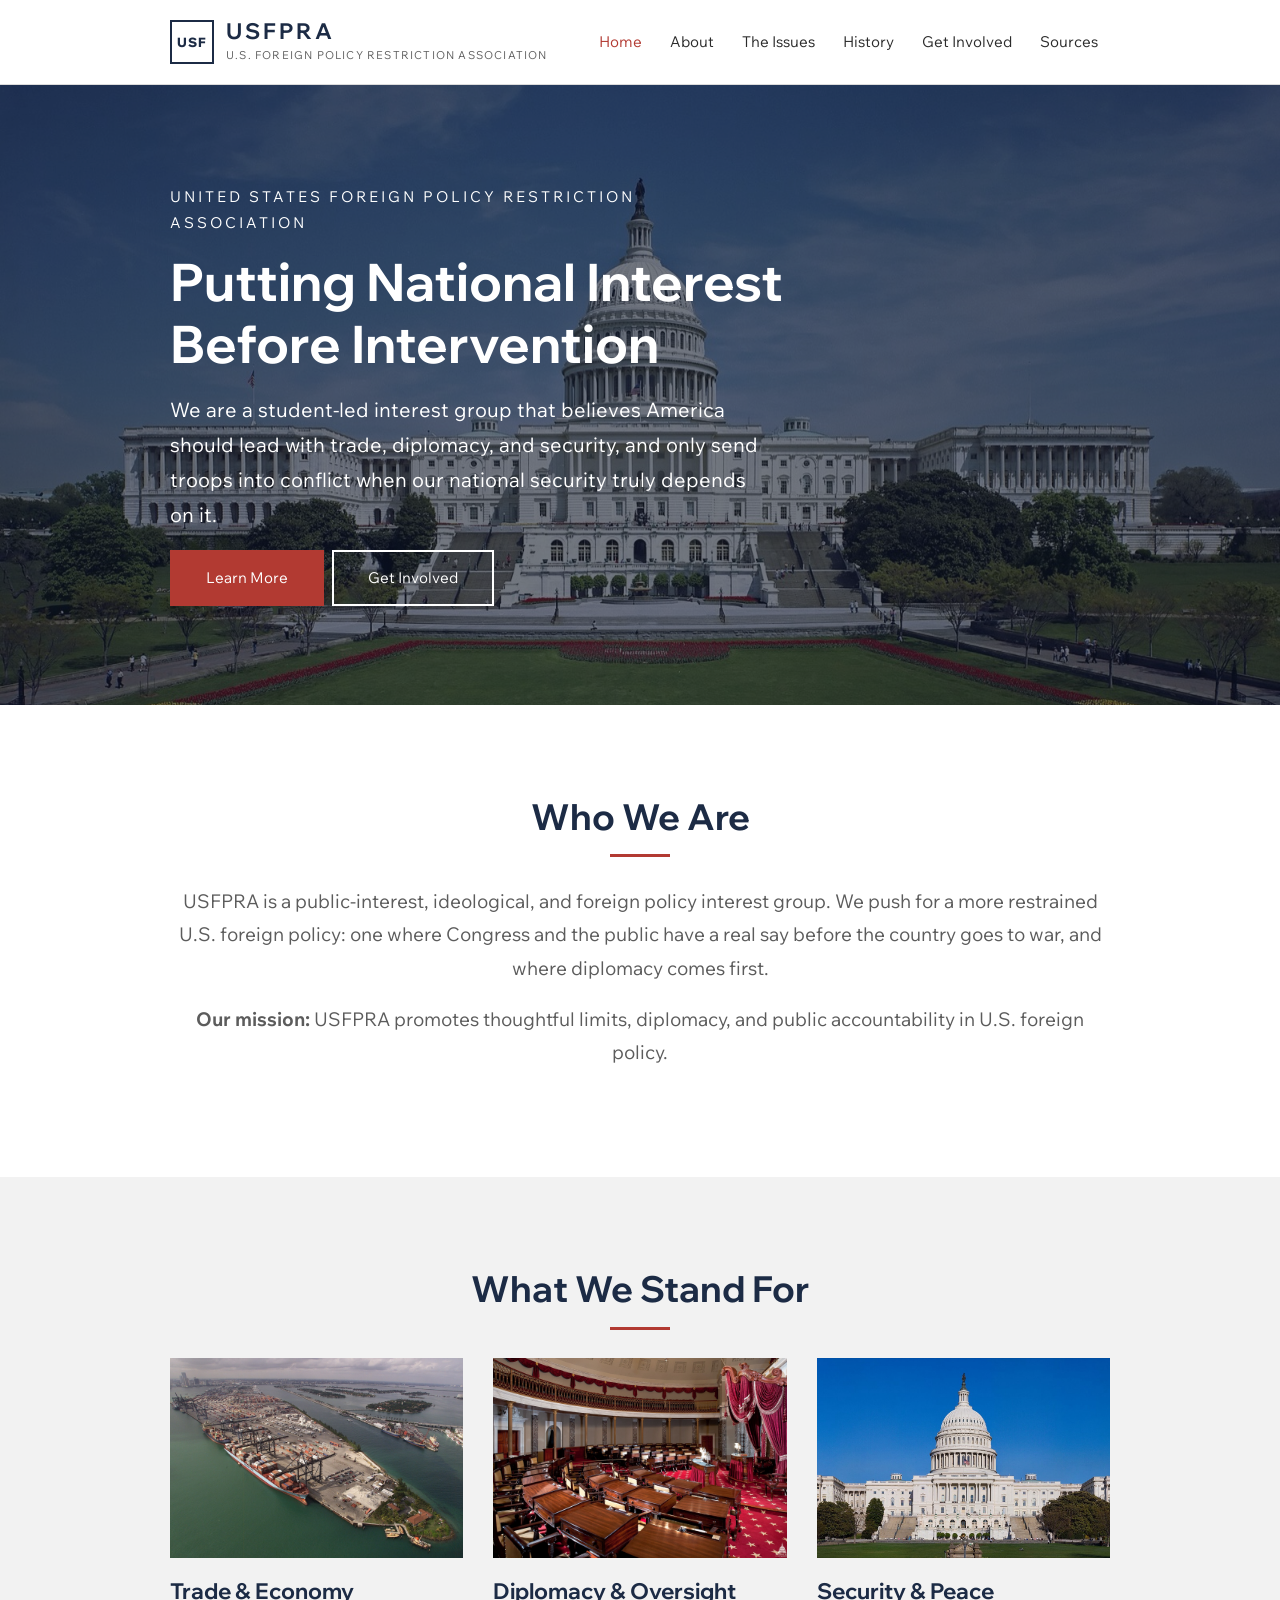
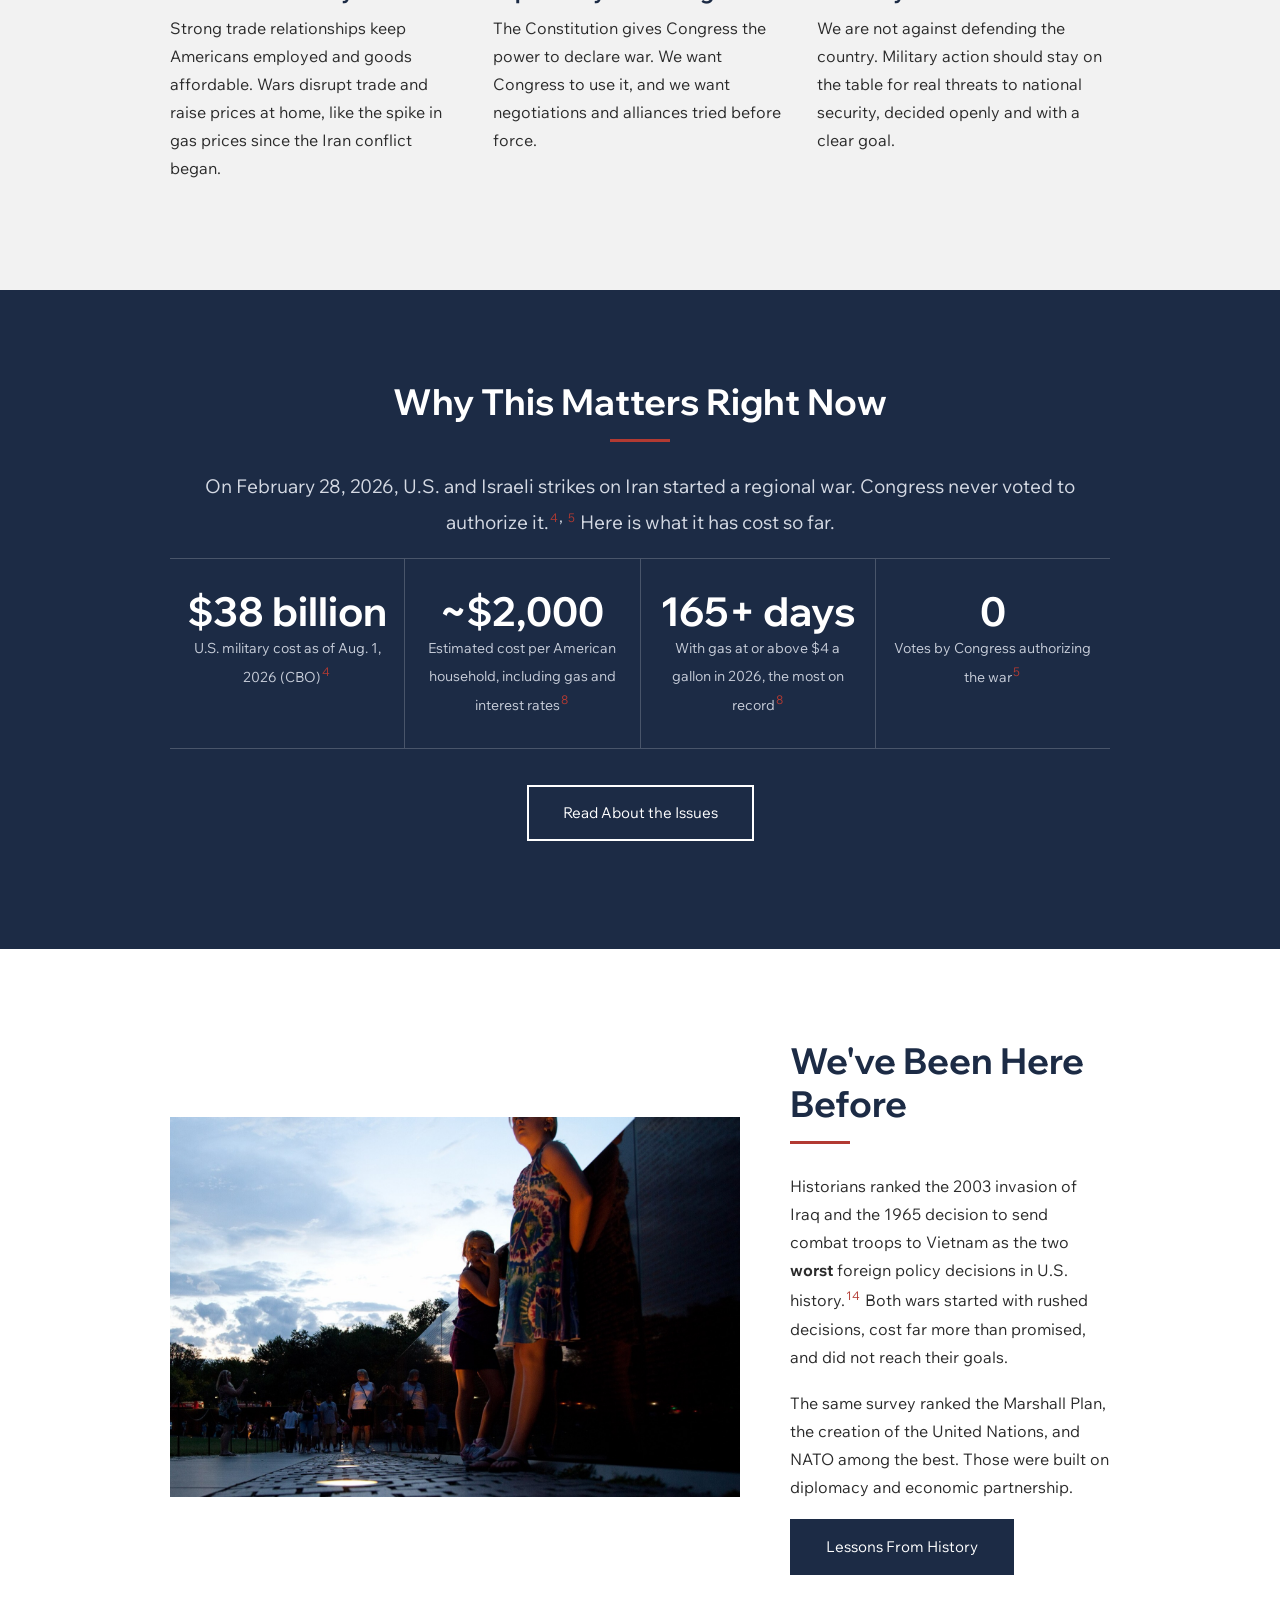
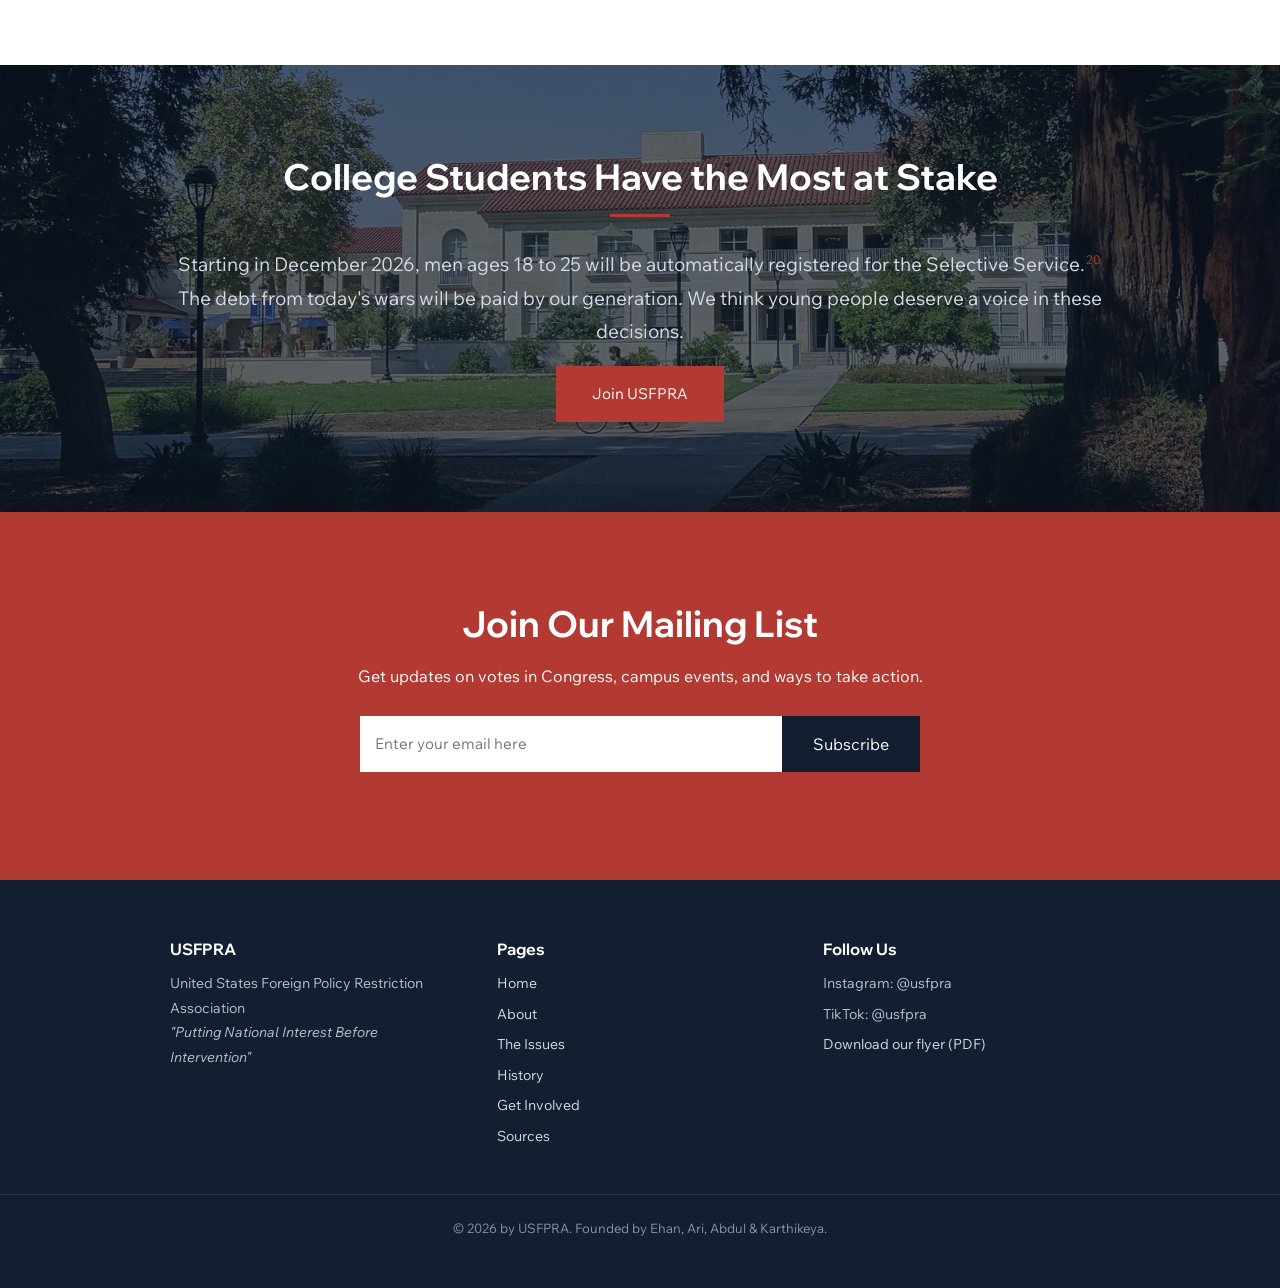
==== commit 1fea4df1: "Add foreign policy group category" ====
--- a/index.html
+++ b/index.html
@@ -46,7 +46,7 @@
   <div class="container center reveal">
     <h2>Who We Are</h2>
     <hr class="divider">
-    <p class="lead">USFPRA is a public-interest and ideological interest group. We push for a more restrained U.S. foreign policy: one where Congress and the public have a real say before the country goes to war, and where diplomacy comes first.</p>
+    <p class="lead">USFPRA is a public-interest, ideological, and foreign policy interest group. We push for a more restrained U.S. foreign policy: one where Congress and the public have a real say before the country goes to war, and where diplomacy comes first.</p>
     <p class="lead"><strong>Our mission:</strong> USFPRA promotes thoughtful limits, diplomacy, and public accountability in U.S. foreign policy.</p>
   </div>
 </section>
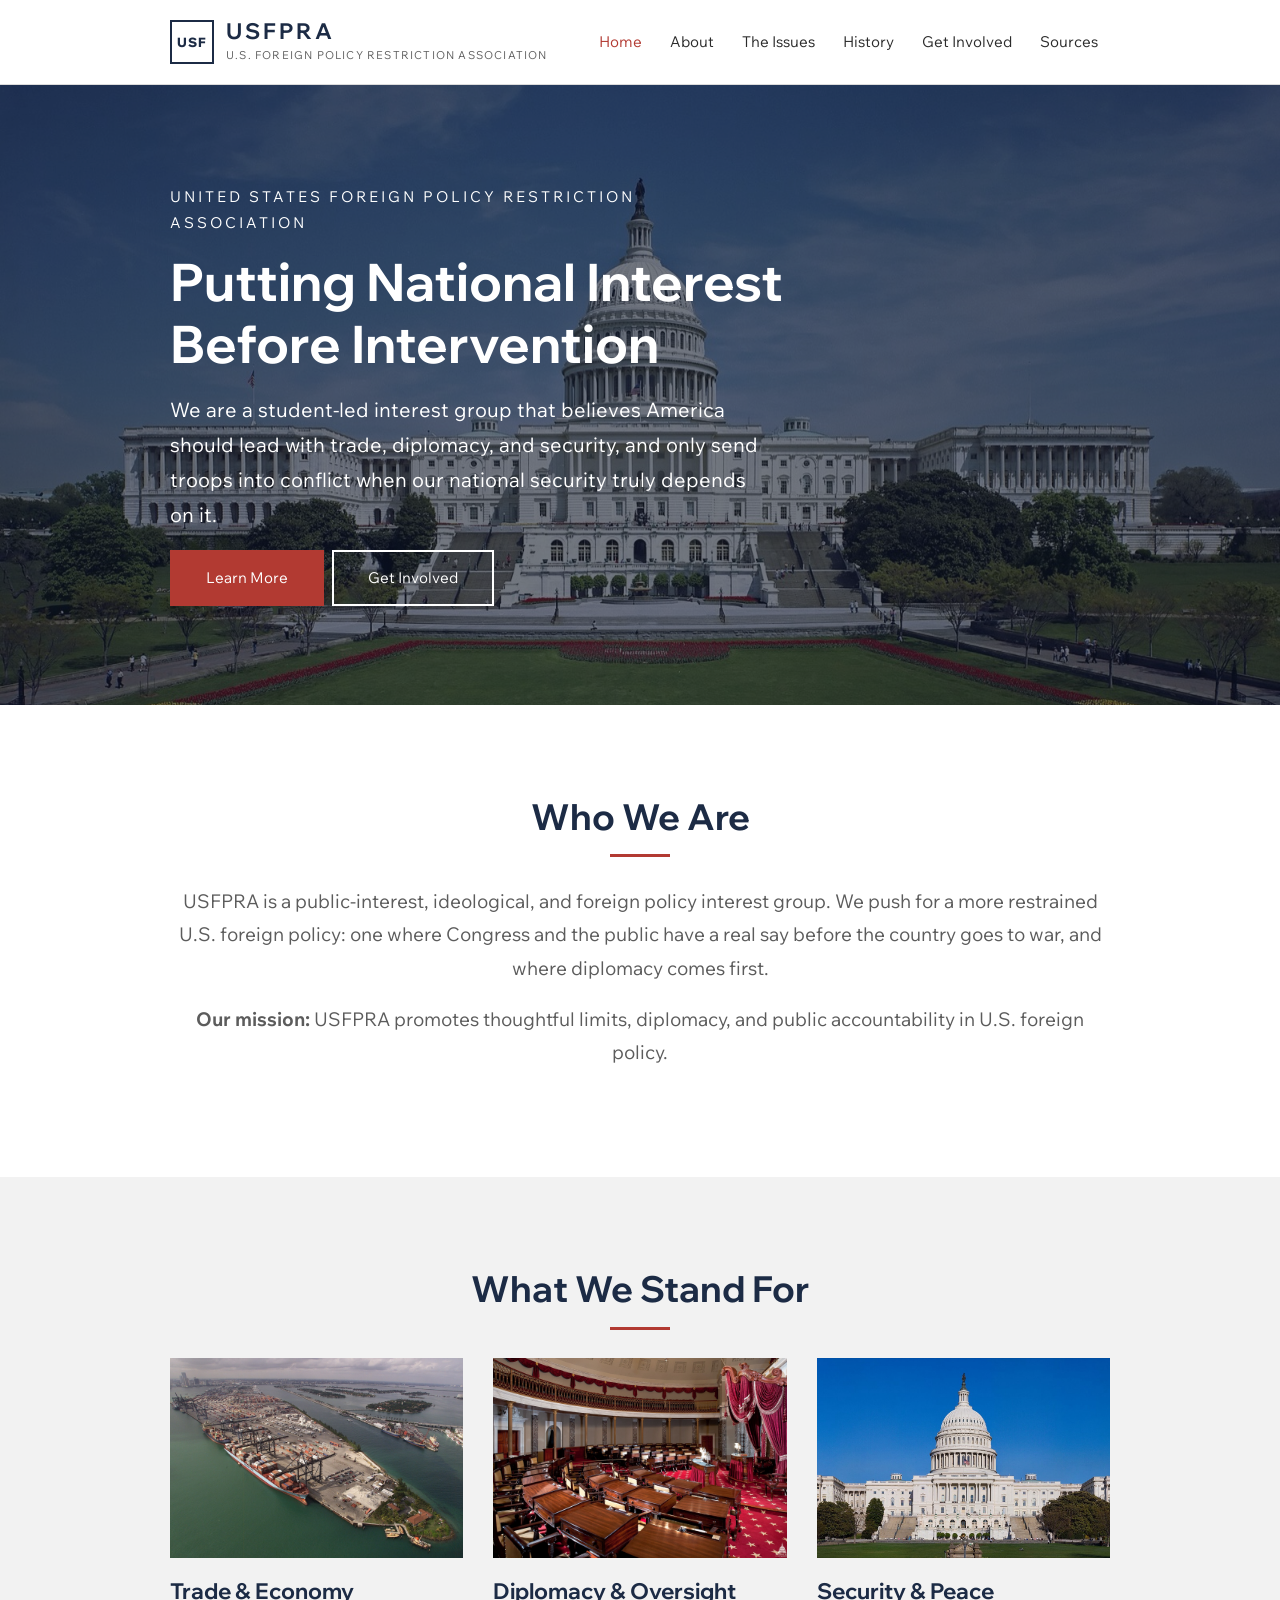
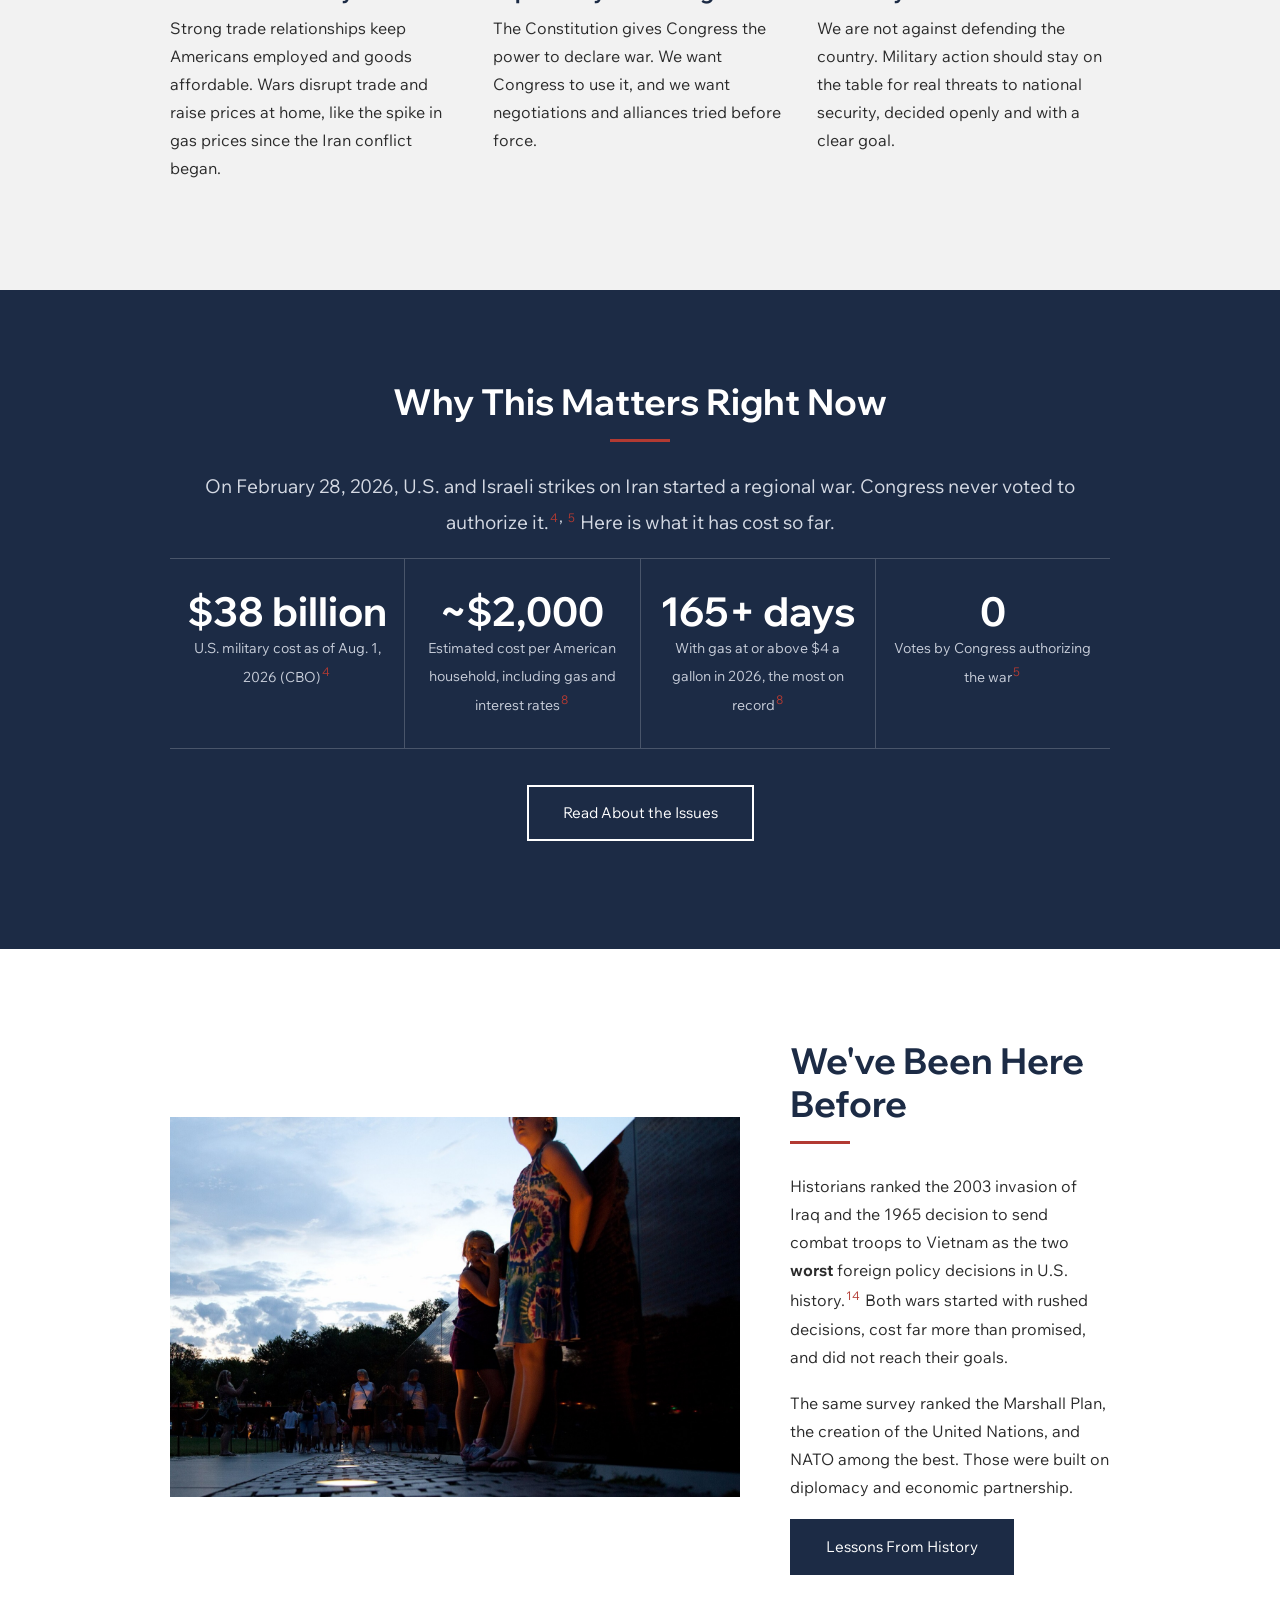
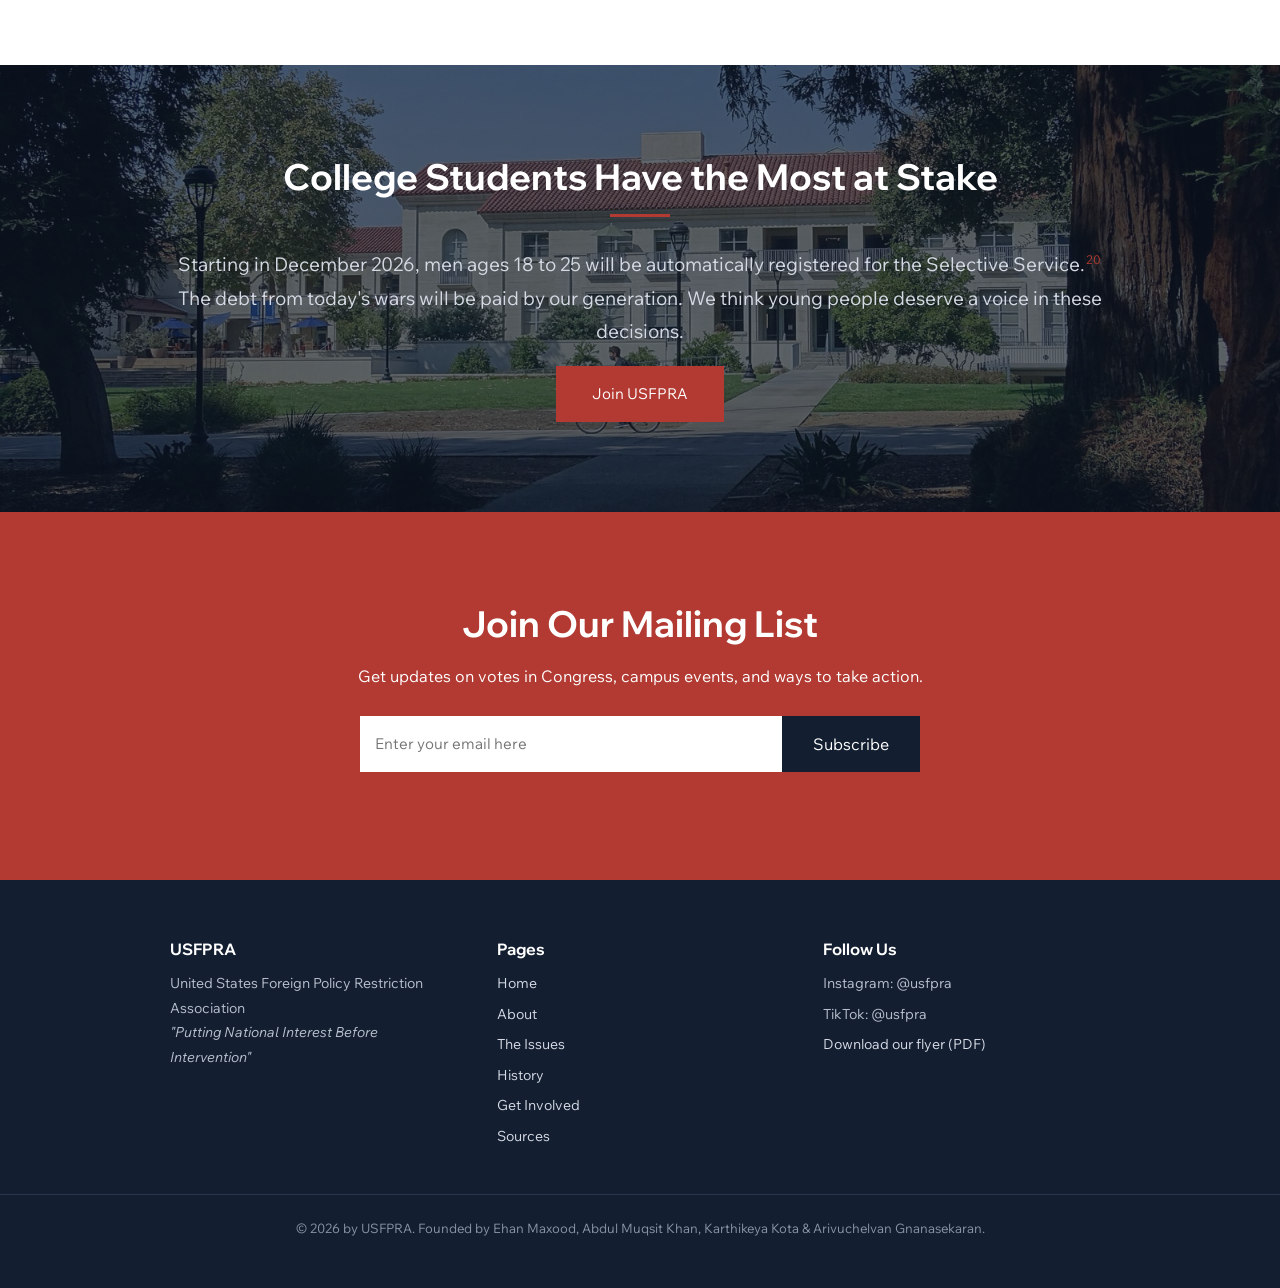
==== commit d2f78890: "Add full team names" ====
--- a/index.html
+++ b/index.html
@@ -162,7 +162,7 @@
       </ul>
     </div>
   </div>
-  <p class="copyright">&copy; <span class="year">2026</span> by USFPRA. Founded by Ehan, Ari, Abdul &amp; Karthikeya.</p>
+  <p class="copyright">&copy; <span class="year">2026</span> by USFPRA. Founded by Ehan Maxood, Abdul Muqsit Khan, Karthikeya Kota &amp; Arivuchelvan Gnanasekaran.</p>
 </footer>
 <script src="main.js"></script>
 </body>
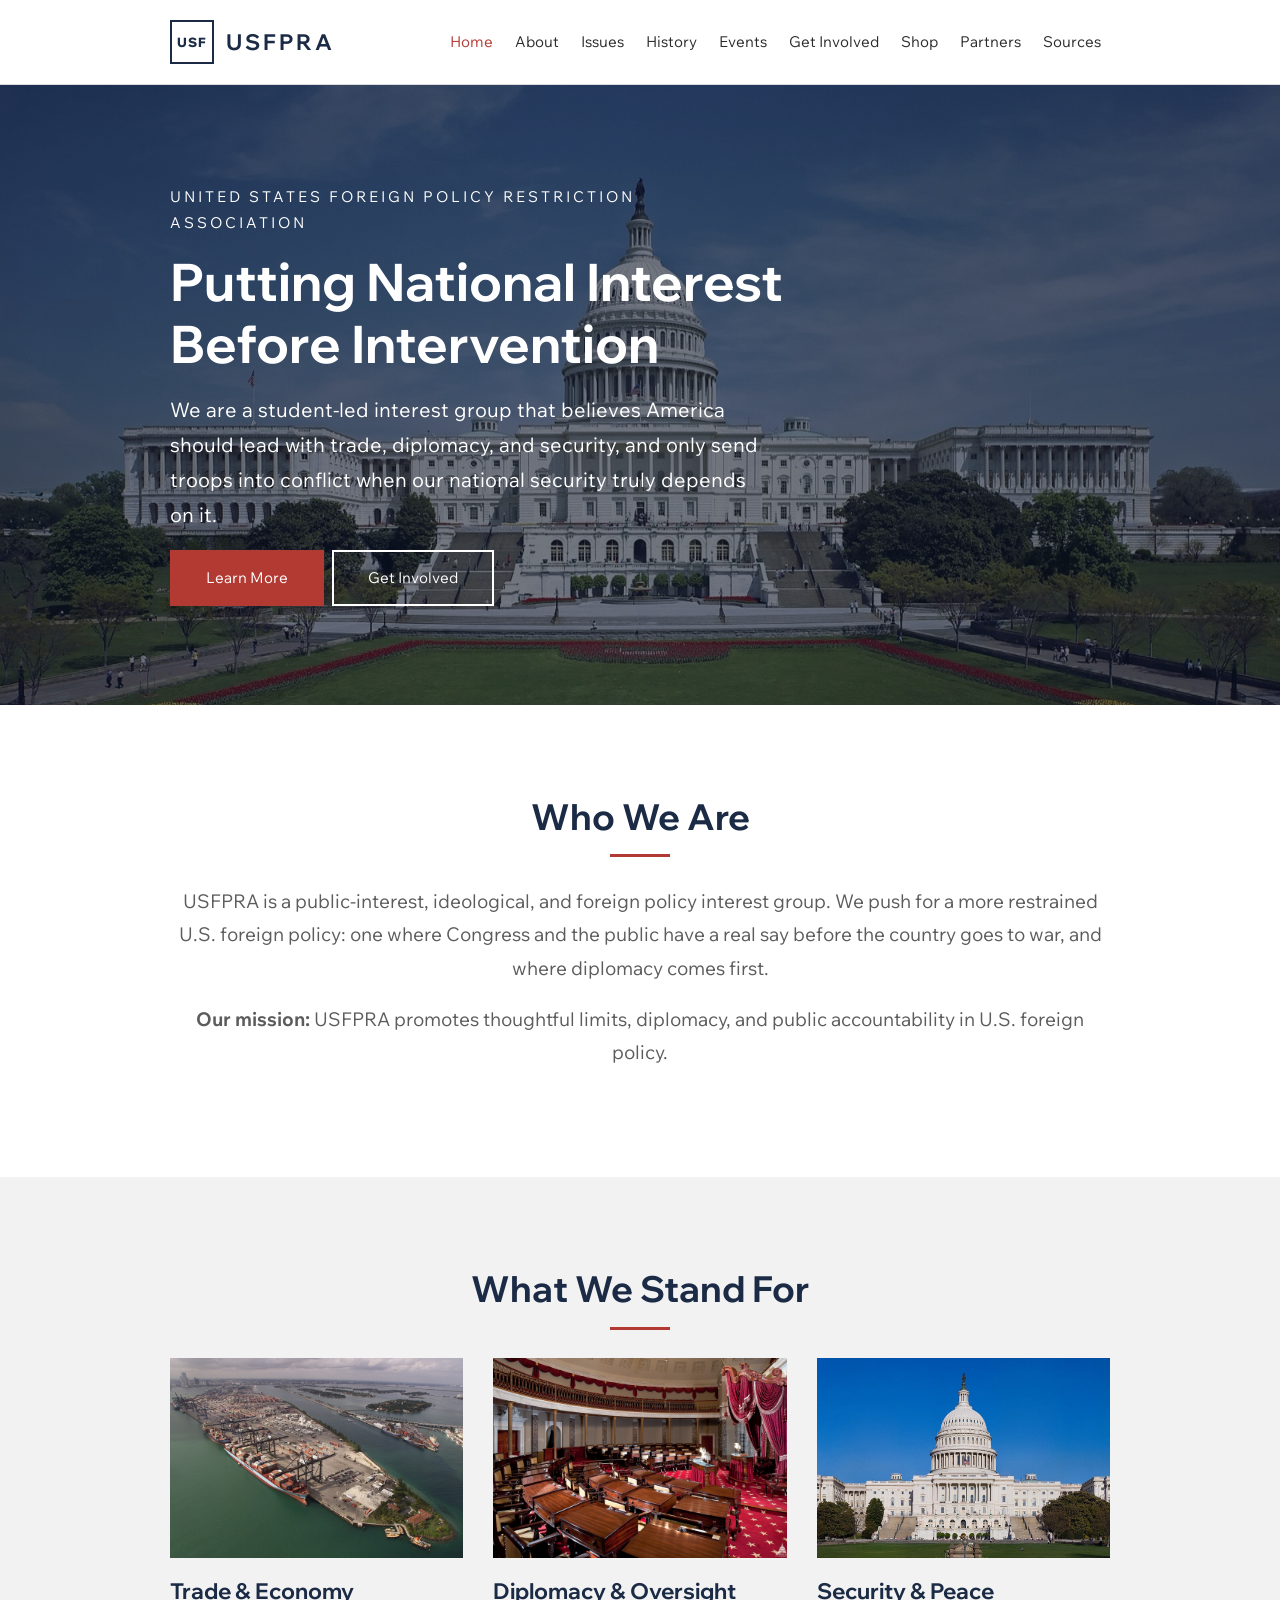
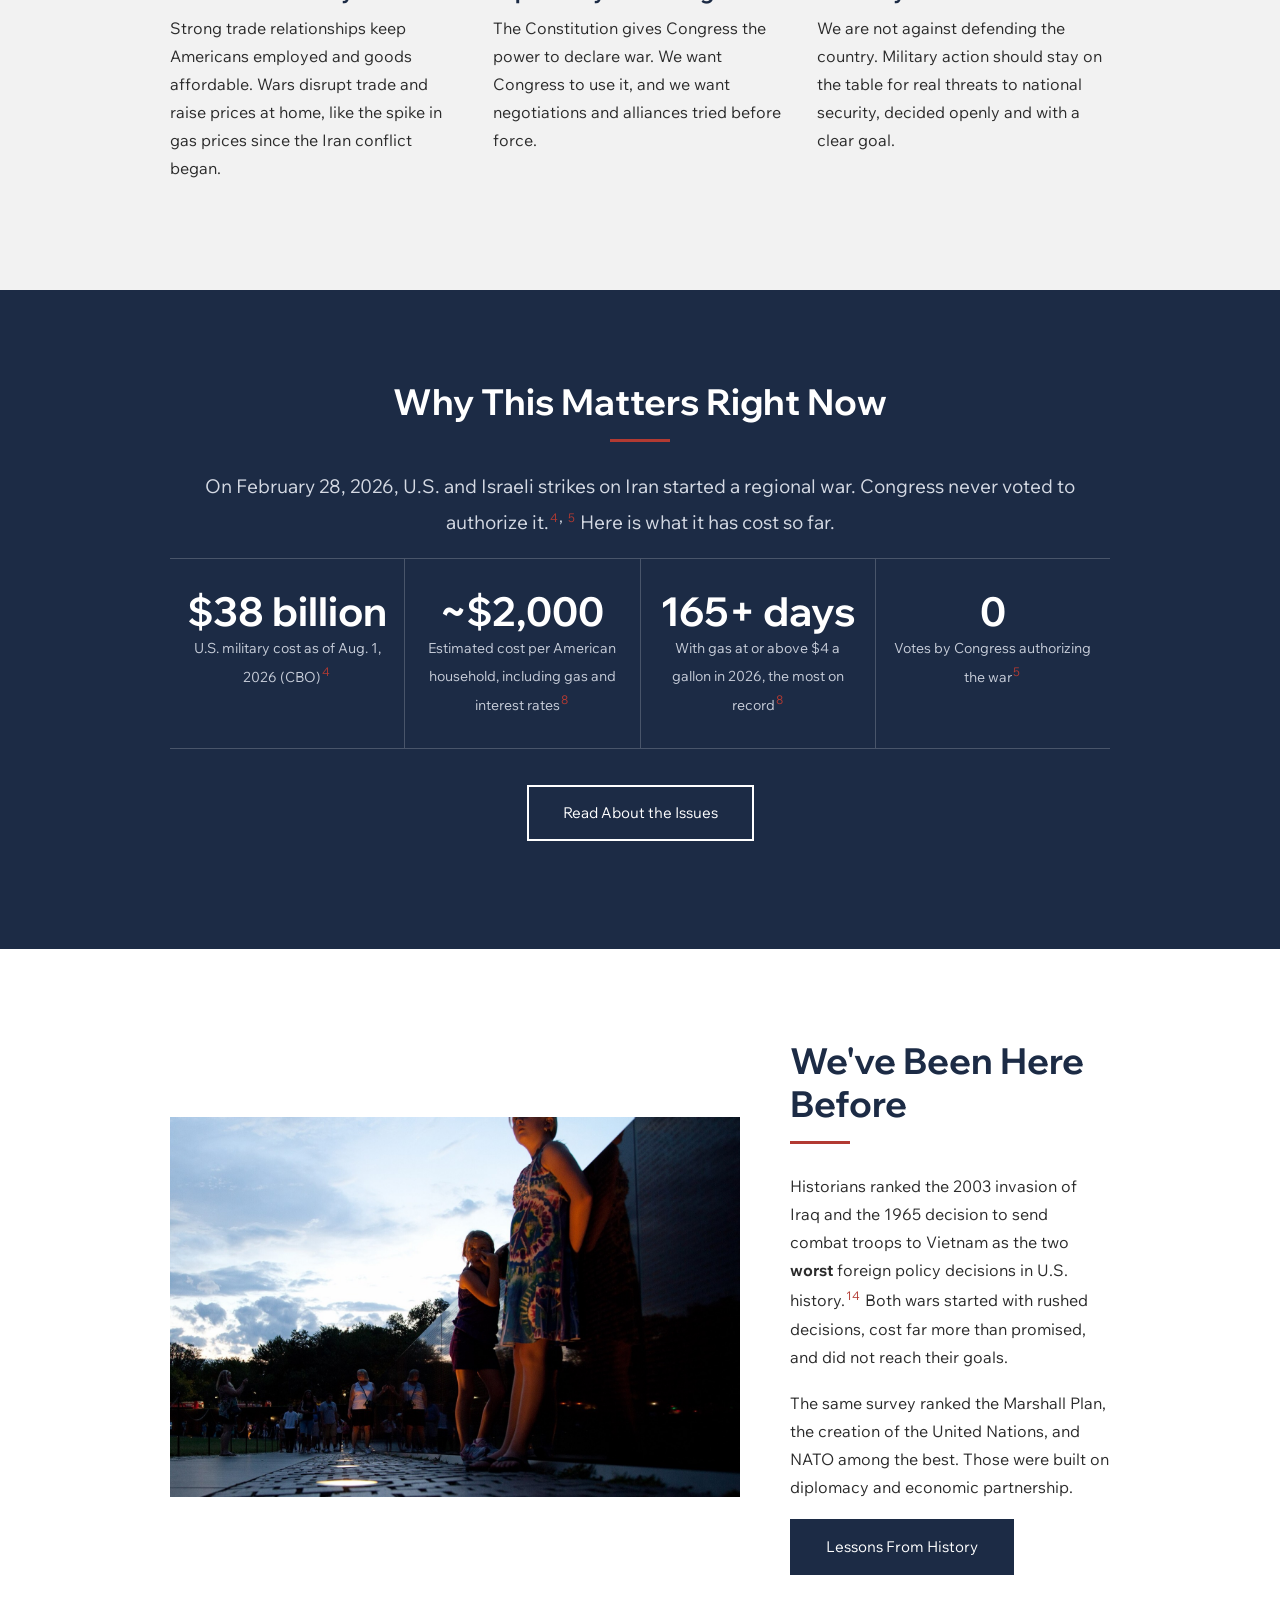
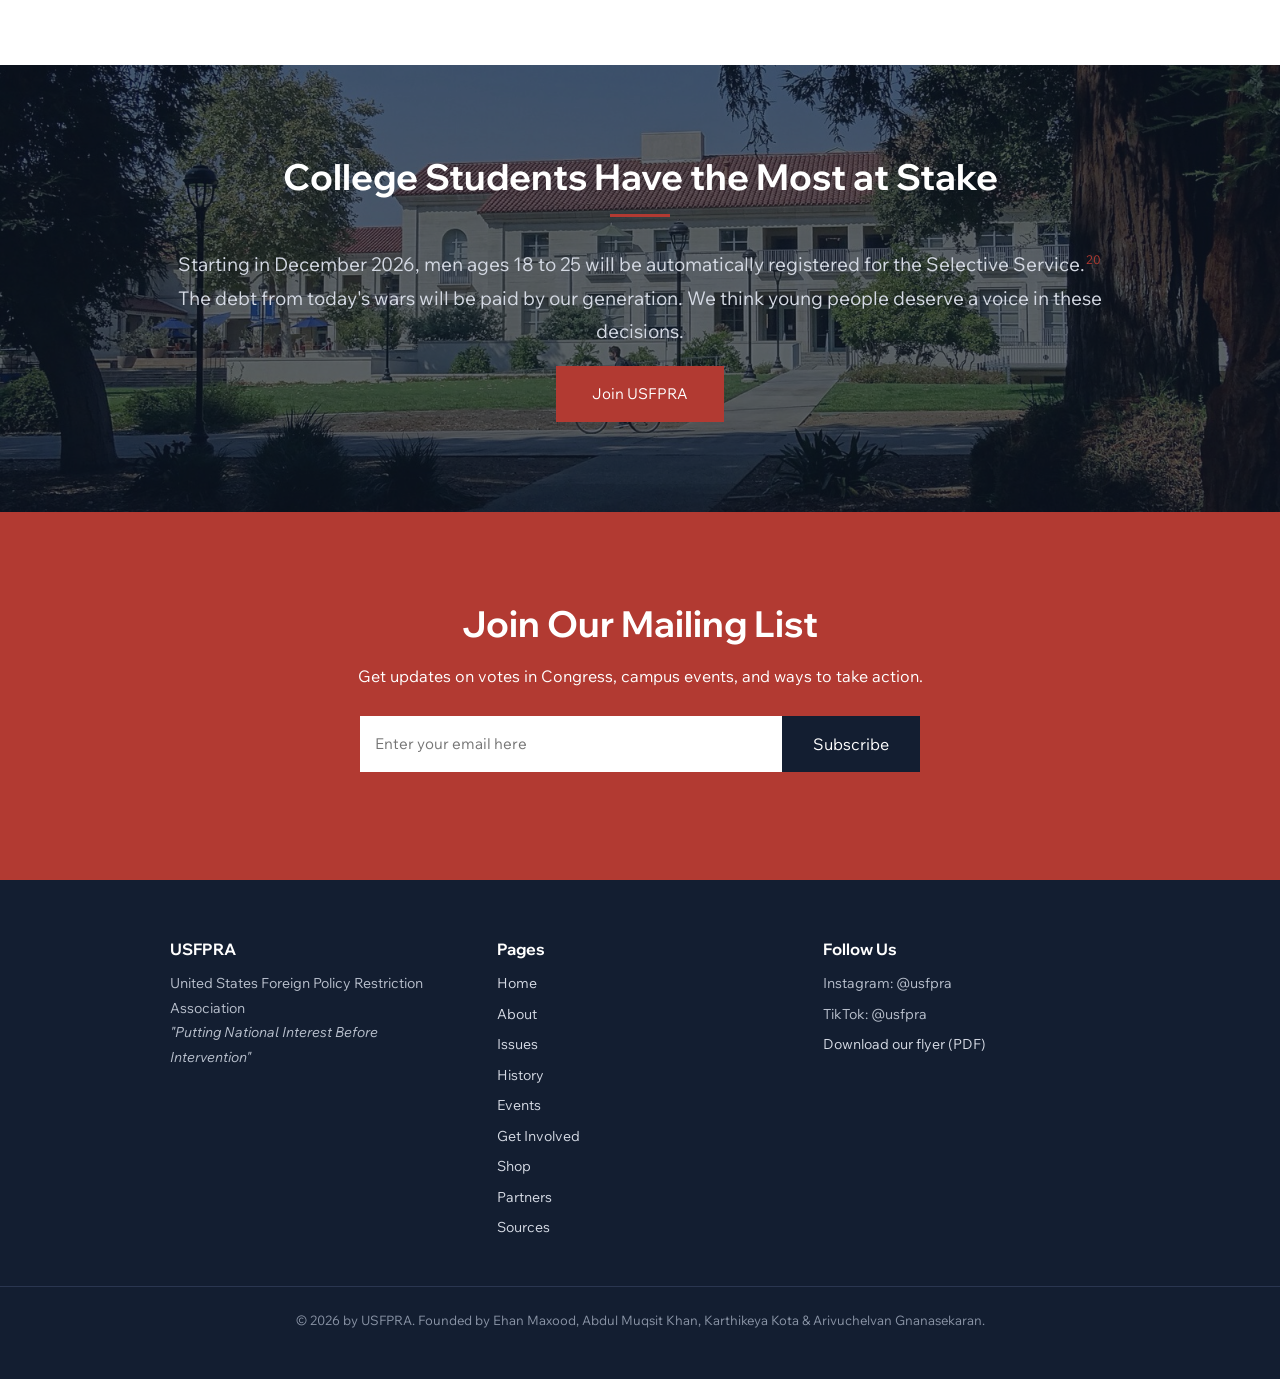
==== commit 8f1a8f20: "Add Shop, Events, and Partners pages" ====
--- a/index.html
+++ b/index.html
@@ -16,16 +16,19 @@
   <div class="container">
     <a class="logo" href="index.html">
       <span class="logo-mark">USF</span>
-      <span class="logo-text"><b>USFPRA</b><small>U.S. Foreign Policy Restriction Association</small></span>
+      <span class="logo-text"><b>USFPRA</b></span>
     </a>
     <button class="nav-toggle" aria-label="Menu" aria-expanded="false"><span></span><span></span><span></span></button>
     <nav class="main-nav">
       <ul>
         <li><a href="index.html" class="active" aria-current="page">Home</a></li>
         <li><a href="about.html">About</a></li>
-        <li><a href="issues.html">The Issues</a></li>
+        <li><a href="issues.html">Issues</a></li>
         <li><a href="history.html">History</a></li>
+        <li><a href="events.html">Events</a></li>
         <li><a href="get-involved.html">Get Involved</a></li>
+        <li><a href="shop.html">Shop</a></li>
+        <li><a href="partners.html">Partners</a></li>
         <li><a href="sources.html">Sources</a></li>
       </ul>
     </nav>
@@ -147,9 +150,12 @@
       <ul>
         <li><a href="index.html">Home</a></li>
         <li><a href="about.html">About</a></li>
-        <li><a href="issues.html">The Issues</a></li>
+        <li><a href="issues.html">Issues</a></li>
         <li><a href="history.html">History</a></li>
+        <li><a href="events.html">Events</a></li>
         <li><a href="get-involved.html">Get Involved</a></li>
+        <li><a href="shop.html">Shop</a></li>
+        <li><a href="partners.html">Partners</a></li>
         <li><a href="sources.html">Sources</a></li>
       </ul>
     </div>
--- a/style.css
+++ b/style.css
@@ -106,10 +106,10 @@
 .main-nav ul { list-style: none; margin: 0; padding: 0; display: flex; gap: 4px; }
 .main-nav a {
   display: block;
-  padding: 8px 12px;
+  padding: 8px 9px;
   text-decoration: none;
   color: var(--text);
-  font-size: 15px;
+  font-size: 14.5px;
   white-space: nowrap;
   transition: color .2s;
 }
@@ -359,6 +359,14 @@
 }
 
 /* ---------- mobile ---------- */
+@media (max-width: 1000px) {
+  .nav-toggle { display: block; }
+  .main-nav { display: none; position: absolute; top: 84px; left: 0; right: 0; background: var(--white); border-bottom: 1px solid var(--line); }
+  .main-nav.open { display: block; }
+  .main-nav ul { flex-direction: column; padding: 10px 20px 20px; }
+  .main-nav a { padding: 12px 0; border-bottom: 1px solid var(--gray); }
+}
+
 @media (max-width: 900px) {
   h1 { font-size: 38px; }
   h2 { font-size: 30px; }
@@ -382,3 +390,76 @@
   .subscribe button { padding: 14px; }
   .logo-text small { display: none; }
 }
+
+/* ---------- shop ---------- */
+.mascot { display: flex; gap: 50px; align-items: center; }
+.mascot-art { flex: 0 0 300px; background: var(--cream); padding: 30px 40px 20px; }
+.mascot-art svg { width: 100%; height: auto; }
+.name-options { display: flex; flex-wrap: wrap; gap: 8px; margin: 6px 0 18px; }
+.name-options span { border: 1px solid var(--line); padding: 5px 12px; font-size: 14px; background: var(--white); }
+.name-options span.picked { border-color: var(--navy); background: var(--navy); color: var(--white); }
+.products { display: grid; grid-template-columns: repeat(3, 1fr); gap: 30px; }
+.product .img { background: #f7f2e6; aspect-ratio: 1 / 1; display: flex; align-items: center; justify-content: center; padding: 24px; margin-bottom: 16px; position: relative; overflow: hidden; }
+.product .img > svg { width: 82%; height: auto; }
+.product h3 { font-size: 19px; margin-bottom: 4px; }
+.product .price { font-size: 17px; color: var(--navy); font-weight: 600; margin-bottom: 6px; }
+.product p { font-size: 15px; color: var(--text-light); margin-bottom: 12px; }
+.product .soon { display: inline-block; font-size: 13px; padding: 6px 14px; border: 1px solid var(--navy); color: var(--navy); }
+.product .badge { position: absolute; top: 14px; left: 14px; background: #d4a838; color: #1c2b45; font-size: 12px; font-weight: 700; padding: 4px 10px; letter-spacing: .5px; }
+.mock-stickers { display: grid; grid-template-columns: 1fr 1fr; gap: 12px; width: 92%; }
+.stk { aspect-ratio: 1 / 1; border-radius: 50%; background: var(--white); box-shadow: 0 2px 6px rgba(0,0,0,.15); display: flex; align-items: center; justify-content: center; border: 5px solid var(--white); outline: 1px solid #e6dcc4; }
+.stk-owl { background: var(--cream); padding: 10px; }
+.stk-owl svg { width: 85%; height: auto; }
+.stk-text { background: #1c2b45; color: #d4a838; font-weight: 800; font-size: 13px; line-height: 1.1; text-align: center; font-family: var(--display); }
+.stk-text.alt { background: #d4a838; color: #1c2b45; border-radius: 14px; }
+.stk-qr { flex-direction: column; border-radius: 14px; padding: 10px; }
+.stk-qr img { width: 70%; }
+.stk-qr small { font-size: 10px; font-weight: 700; letter-spacing: 2px; color: #1c2b45; margin-top: 2px; }
+.mock-buttons { display: flex; flex-wrap: wrap; justify-content: center; gap: 12px; width: 100%; }
+.pin { width: 30%; aspect-ratio: 1 / 1; border-radius: 50%; background: var(--cream); border: 5px solid #d4a838; box-shadow: 0 3px 6px rgba(0,0,0,.18); display: flex; align-items: center; justify-content: center; overflow: hidden; }
+.pin svg { width: 92%; height: auto; }
+.mock-pair { display: flex; gap: 10px; width: 100%; }
+.mock-pair > div { flex: 1; text-align: center; }
+.mock-pair svg { width: 100%; height: auto; }
+.mock-pair small { font-size: 12px; color: var(--text-light); }
+.mock-plush { width: 78%; position: relative; }
+.mock-plush svg { width: 100%; height: auto; }
+.mock-plush .ribbon { position: absolute; bottom: 8%; right: -6%; background: #1c2b45; color: #d4a838; font-size: 12px; font-weight: 700; padding: 4px 12px; transform: rotate(-8deg); }
+.notice { background: var(--cream); border-left: 4px solid #d4a838; padding: 16px 20px; font-size: 15px; }
+
+/* ---------- events / partners ---------- */
+table.events td:first-child { white-space: nowrap; font-weight: 600; color: var(--navy); }
+.college { border-bottom: 1px solid var(--line); padding: 18px 0; }
+.college:first-child { border-top: 1px solid var(--line); }
+.college h4 { margin: 0 0 4px; }
+.college p { margin: 0; font-size: 15px; color: var(--text-light); }
+.tag-fit { display: inline-block; font-size: 12px; background: var(--gray); padding: 2px 9px; margin-left: 8px; color: var(--text-light); vertical-align: middle; font-family: var(--body); font-weight: 400; }
+.partner-grid { display: grid; grid-template-columns: 1fr 1fr; gap: 24px; }
+.partner { background: var(--white); border: 1px solid var(--line); padding: 24px 26px; }
+.partner h3 { font-size: 19px; margin-bottom: 6px; }
+.partner p { font-size: 15px; color: var(--text-light); margin: 0; }
+.partner .kind { font-size: 12px; text-transform: uppercase; letter-spacing: 1px; color: var(--red); margin-bottom: 6px; }
+.tiers { display: grid; grid-template-columns: repeat(3, 1fr); gap: 24px; }
+.tier-box { background: var(--white); padding: 28px; text-align: center; border-top: 4px solid var(--navy); }
+.tier-box h3 { margin-bottom: 8px; }
+.tier-box p { font-size: 15px; color: var(--text-light); margin: 0; }
+.ways { display: grid; grid-template-columns: repeat(3, 1fr); gap: 24px; }
+.ways a { display: block; text-decoration: none; color: inherit; background: var(--white); padding: 26px; border-top: 4px solid var(--red); transition: transform .2s; }
+.ways a:hover { transform: translateY(-3px); }
+.ways a h3 { margin-bottom: 6px; }
+.ways a p { margin: 0 0 10px; font-size: 15px; color: var(--text-light); }
+.ways a span { color: var(--red); font-size: 15px; }
+
+@media (max-width: 900px) {
+  .mascot { flex-direction: column; gap: 30px; }
+  .mascot-art { flex: none; width: 260px; }
+  .products, .partner-grid, .tiers, .ways { grid-template-columns: 1fr; }
+  table.events td:first-child { white-space: normal; }
+}
+
+.mock-tee { position: relative; width: 100%; height: 100%; }
+.mock-tee .back { width: 78%; margin: 0 auto; text-align: center; }
+.mock-tee .back svg { width: 100%; height: auto; }
+.mock-tee .front { position: absolute; right: -10px; bottom: -16px; width: 28%; background: #fff; border: 1px solid #e6dcc4; padding: 6px 6px 2px; text-align: center; box-shadow: 0 2px 6px rgba(0,0,0,.1); }
+.mock-tee .front svg { width: 100%; height: auto; }
+.mock-tee small { font-size: 11px; color: var(--text-light); }
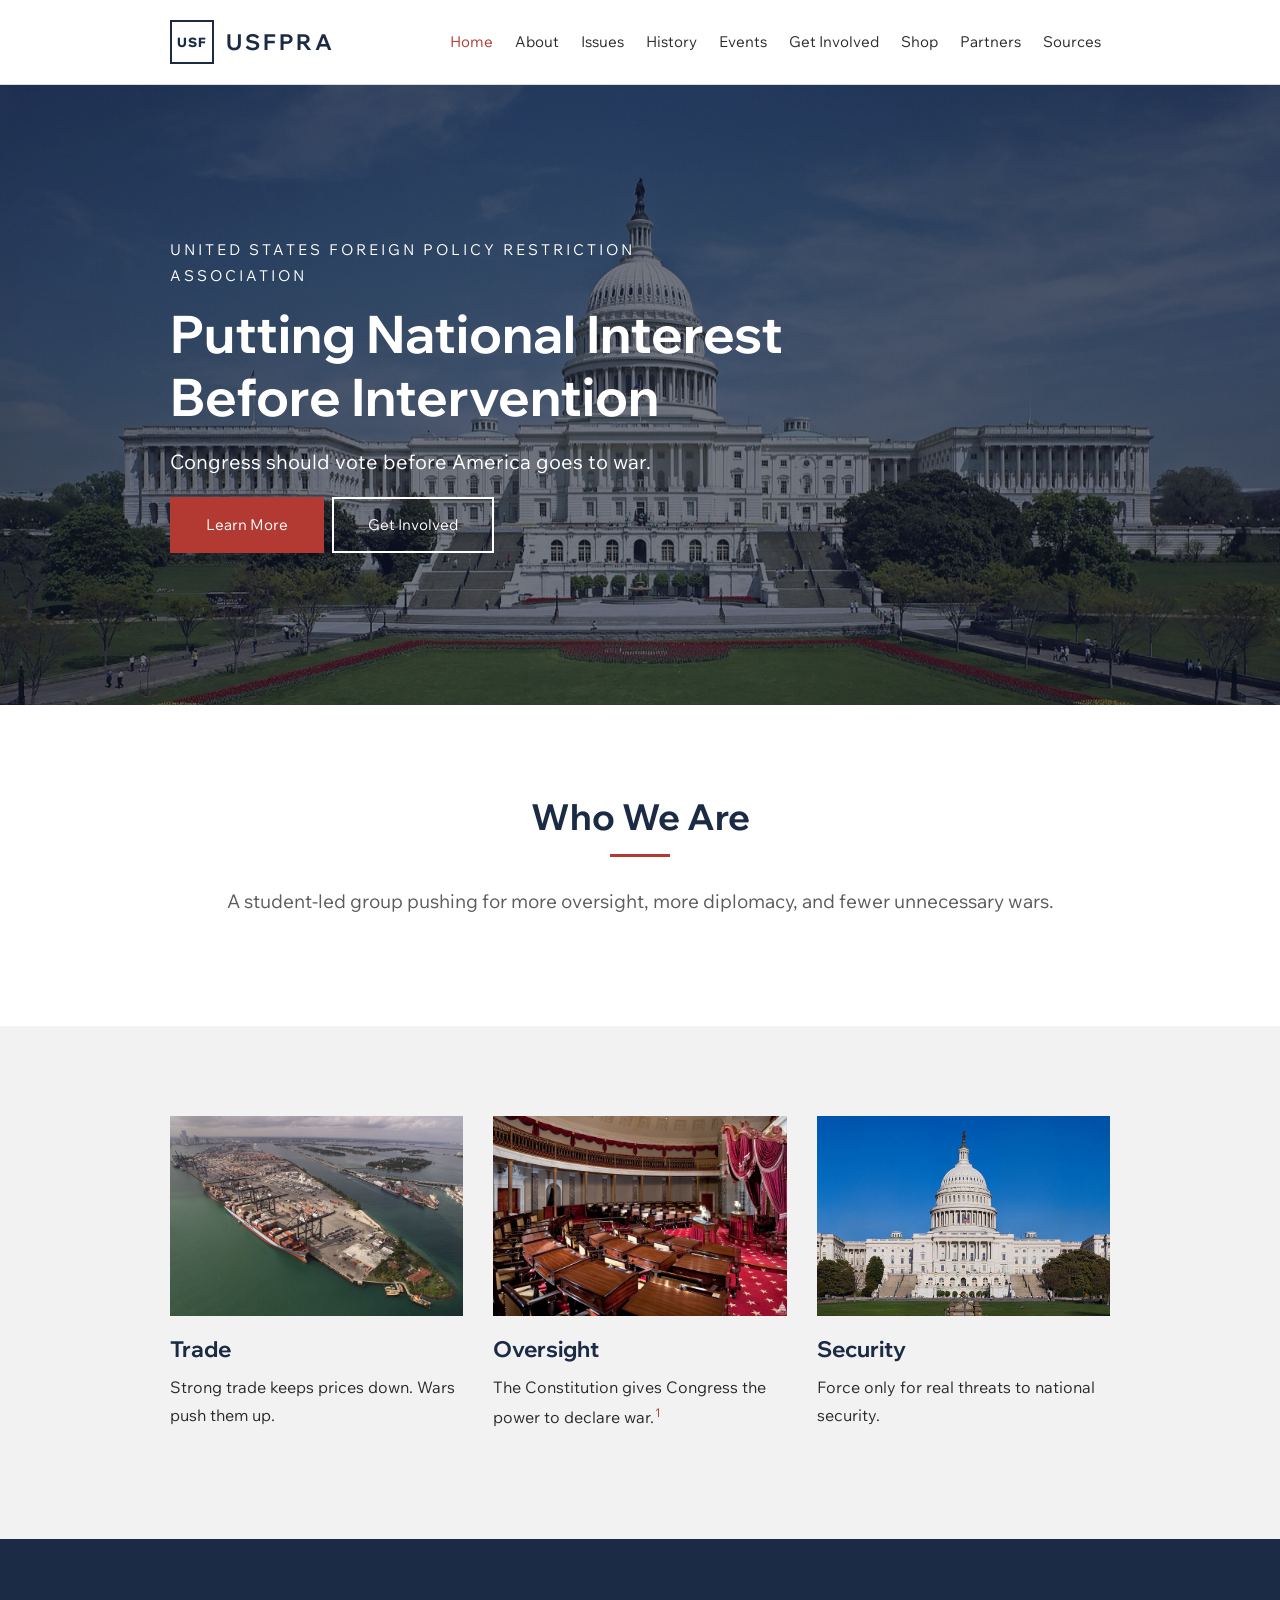
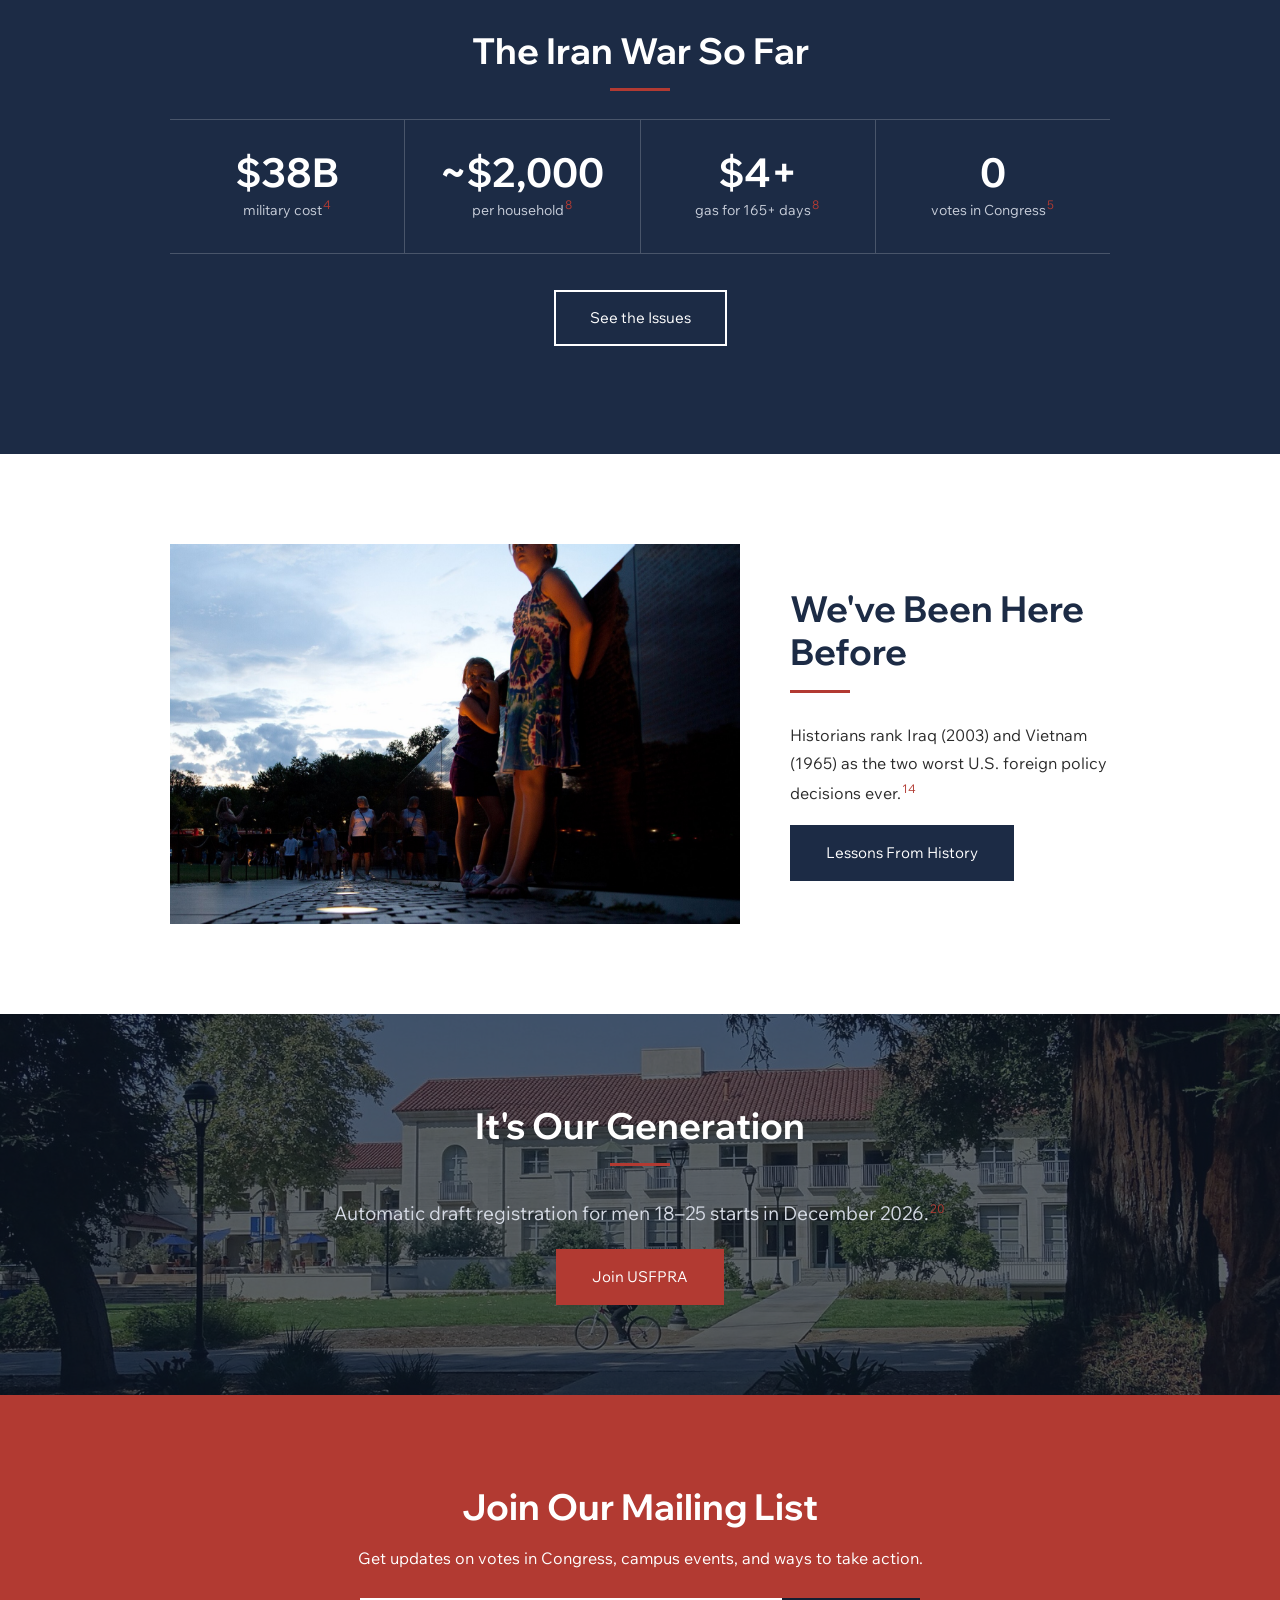
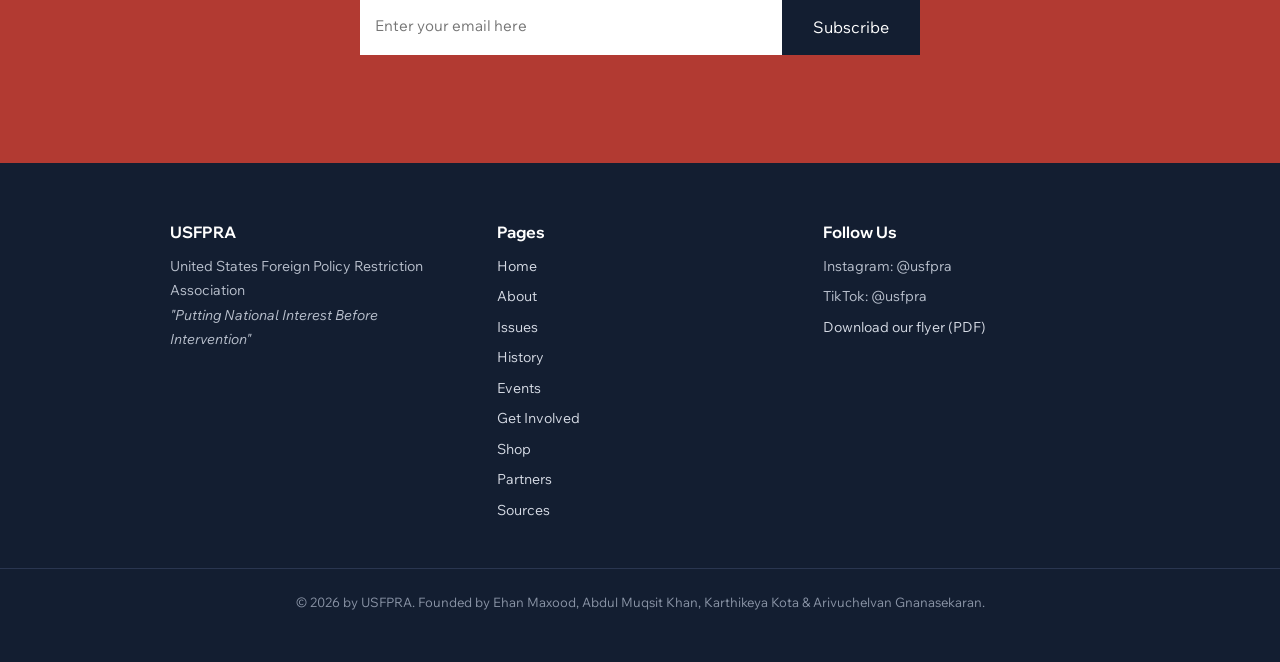
==== commit e9f13511: "Shorter text and cleaner merch" ====
--- a/index.html
+++ b/index.html
@@ -4,7 +4,7 @@
 <meta charset="utf-8">
 <meta name="viewport" content="width=device-width, initial-scale=1">
 <title>USFPRA | United States Foreign Policy Restriction Association</title>
-<meta name="description" content="USFPRA is a student-led interest group calling for congressional oversight, diplomacy, and transparency in U.S. foreign policy. Putting National Interest Before Intervention.">
+<meta name="description" content="USFPRA is a student-led interest group calling for congressional oversight, diplomacy, and transparency in U.S. foreign policy.">
 <link rel="preconnect" href="https://fonts.googleapis.com">
 <link rel="preconnect" href="https://fonts.gstatic.com" crossorigin>
 <link href="https://fonts.googleapis.com/css2?family=Wix+Madefor+Display:wght@500;600;700;800&family=Wix+Madefor+Text:ital,wght@0,400;0,600;1,400&display=swap" rel="stylesheet">
@@ -39,7 +39,7 @@
   <div class="container">
     <p class="tagline">United States Foreign Policy Restriction Association</p>
     <h1>Putting National Interest Before Intervention</h1>
-    <p>We are a student-led interest group that believes America should lead with trade, diplomacy, and security, and only send troops into conflict when our national security truly depends on it.</p>
+    <p>Congress should vote before America goes to war.</p>
     <a class="btn" href="about.html">Learn More</a>&nbsp;
     <a class="btn btn-outline" href="get-involved.html">Get Involved</a>
   </div>
@@ -49,32 +49,27 @@
   <div class="container center reveal">
     <h2>Who We Are</h2>
     <hr class="divider">
-    <p class="lead">USFPRA is a public-interest, ideological, and foreign policy interest group. We push for a more restrained U.S. foreign policy: one where Congress and the public have a real say before the country goes to war, and where diplomacy comes first.</p>
-    <p class="lead"><strong>Our mission:</strong> USFPRA promotes thoughtful limits, diplomacy, and public accountability in U.S. foreign policy.</p>
+    <p class="lead">A student-led group pushing for more oversight, more diplomacy, and fewer unnecessary wars.</p>
   </div>
 </section>
 
 <section class="strip strip-gray">
   <div class="container">
-    <div class="center reveal">
-      <h2>What We Stand For</h2>
-      <hr class="divider">
-    </div>
     <div class="cols-3">
       <div class="item reveal">
-        <img src="img/trade.jpg" alt="Aerial view of cargo ships and cranes at the Port of Miami">
-        <h3>Trade &amp; Economy</h3>
-        <p>Strong trade relationships keep Americans employed and goods affordable. Wars disrupt trade and raise prices at home, like the spike in gas prices since the Iran conflict began.</p>
+        <img src="img/trade.jpg" alt="Cargo ships at the Port of Miami">
+        <h3>Trade</h3>
+        <p>Strong trade keeps prices down. Wars push them up.</p>
       </div>
       <div class="item reveal">
-        <img src="img/senate.jpg" alt="The Old Senate Chamber in the U.S. Capitol">
-        <h3>Diplomacy &amp; Oversight</h3>
-        <p>The Constitution gives Congress the power to declare war. We want Congress to use it, and we want negotiations and alliances tried before force.</p>
+        <img src="img/senate.jpg" alt="The Old Senate Chamber">
+        <h3>Oversight</h3>
+        <p>The Constitution gives Congress the power to declare war.<sup><a href="sources.html#s1">1</a></sup></p>
       </div>
       <div class="item reveal">
-        <img src="img/capitol-full.jpg" alt="Full view of the U.S. Capitol building">
-        <h3>Security &amp; Peace</h3>
-        <p>We are not against defending the country. Military action should stay on the table for real threats to national security, decided openly and with a clear goal.</p>
+        <img src="img/capitol-full.jpg" alt="The U.S. Capitol">
+        <h3>Security</h3>
+        <p>Force only for real threats to national security.</p>
       </div>
     </div>
   </div>
@@ -83,29 +78,27 @@
 <section class="strip strip-navy">
   <div class="container">
     <div class="center reveal">
-      <h2>Why This Matters Right Now</h2>
+      <h2>The Iran War So Far</h2>
       <hr class="divider">
-      <p class="lead">On February 28, 2026, U.S. and Israeli strikes on Iran started a regional war. Congress never voted to authorize it.<sup><a href="sources.html#s4">4</a>, <a href="sources.html#s5">5</a></sup> Here is what it has cost so far.</p>
     </div>
     <div class="numbers reveal">
-      <div><b>$38 billion</b><span>U.S. military cost as of Aug. 1, 2026 (CBO)<sup><a href="sources.html#s4">4</a></sup></span></div>
-      <div><b>~$2,000</b><span>Estimated cost per American household, including gas and interest rates<sup><a href="sources.html#s8">8</a></sup></span></div>
-      <div><b>165+ days</b><span>With gas at or above $4 a gallon in 2026, the most on record<sup><a href="sources.html#s8">8</a></sup></span></div>
-      <div><b>0</b><span>Votes by Congress authorizing the war<sup><a href="sources.html#s5">5</a></sup></span></div>
+      <div><b>$38B</b><span>military cost<sup><a href="sources.html#s4">4</a></sup></span></div>
+      <div><b>~$2,000</b><span>per household<sup><a href="sources.html#s8">8</a></sup></span></div>
+      <div><b>$4+</b><span>gas for 165+ days<sup><a href="sources.html#s8">8</a></sup></span></div>
+      <div><b>0</b><span>votes in Congress<sup><a href="sources.html#s5">5</a></sup></span></div>
     </div>
-    <p class="center" style="margin-top:36px"><a class="btn btn-outline" href="issues.html">Read About the Issues</a></p>
+    <p class="center" style="margin-top:36px"><a class="btn btn-outline" href="issues.html">See the Issues</a></p>
   </div>
 </section>
 
 <section class="strip">
   <div class="container">
     <div class="split reveal">
-      <img src="img/memorial.jpg" alt="Names engraved on the Vietnam Veterans Memorial wall">
+      <img src="img/memorial.jpg" alt="The Vietnam Veterans Memorial">
       <div>
         <h2>We've Been Here Before</h2>
         <hr class="divider">
-        <p>Historians ranked the 2003 invasion of Iraq and the 1965 decision to send combat troops to Vietnam as the two <strong>worst</strong> foreign policy decisions in U.S. history.<sup><a href="sources.html#s14">14</a></sup> Both wars started with rushed decisions, cost far more than promised, and did not reach their goals.</p>
-        <p>The same survey ranked the Marshall Plan, the creation of the United Nations, and NATO among the best. Those were built on diplomacy and economic partnership.</p>
+        <p>Historians rank Iraq (2003) and Vietnam (1965) as the two worst U.S. foreign policy decisions ever.<sup><a href="sources.html#s14">14</a></sup></p>
         <a class="btn btn-navy" href="history.html">Lessons From History</a>
       </div>
     </div>
@@ -114,9 +107,9 @@
 
 <section class="strip strip-photo" style="background-image:url('img/campus.jpg')">
   <div class="container center reveal">
-    <h2>College Students Have the Most at Stake</h2>
+    <h2>It's Our Generation</h2>
     <hr class="divider">
-    <p class="lead">Starting in December 2026, men ages 18 to 25 will be automatically registered for the Selective Service.<sup><a href="sources.html#s20">20</a></sup> The debt from today's wars will be paid by our generation. We think young people deserve a voice in these decisions.</p>
+    <p class="lead">Automatic draft registration for men 18–25 starts in December 2026.<sup><a href="sources.html#s20">20</a></sup></p>
     <a class="btn" href="get-involved.html">Join USFPRA</a>
   </div>
 </section>
--- a/style.css
+++ b/style.css
@@ -395,36 +395,19 @@
 .mascot { display: flex; gap: 50px; align-items: center; }
 .mascot-art { flex: 0 0 300px; background: var(--cream); padding: 30px 40px 20px; }
 .mascot-art svg { width: 100%; height: auto; }
+.muted-note { color: var(--text-light); font-size: 14px; }
 .name-options { display: flex; flex-wrap: wrap; gap: 8px; margin: 6px 0 18px; }
 .name-options span { border: 1px solid var(--line); padding: 5px 12px; font-size: 14px; background: var(--white); }
 .name-options span.picked { border-color: var(--navy); background: var(--navy); color: var(--white); }
 .products { display: grid; grid-template-columns: repeat(3, 1fr); gap: 30px; }
-.product .img { background: #f7f2e6; aspect-ratio: 1 / 1; display: flex; align-items: center; justify-content: center; padding: 24px; margin-bottom: 16px; position: relative; overflow: hidden; }
-.product .img > svg { width: 82%; height: auto; }
+.product .img { background: #f4f1ea; aspect-ratio: 1 / 1; display: flex; align-items: center; justify-content: center; padding: 24px; margin-bottom: 16px; position: relative; overflow: hidden; }
+.product .img > svg { width: 86%; height: auto; }
+.product { text-align: center; }
 .product h3 { font-size: 19px; margin-bottom: 4px; }
 .product .price { font-size: 17px; color: var(--navy); font-weight: 600; margin-bottom: 6px; }
 .product p { font-size: 15px; color: var(--text-light); margin-bottom: 12px; }
 .product .soon { display: inline-block; font-size: 13px; padding: 6px 14px; border: 1px solid var(--navy); color: var(--navy); }
 .product .badge { position: absolute; top: 14px; left: 14px; background: #d4a838; color: #1c2b45; font-size: 12px; font-weight: 700; padding: 4px 10px; letter-spacing: .5px; }
-.mock-stickers { display: grid; grid-template-columns: 1fr 1fr; gap: 12px; width: 92%; }
-.stk { aspect-ratio: 1 / 1; border-radius: 50%; background: var(--white); box-shadow: 0 2px 6px rgba(0,0,0,.15); display: flex; align-items: center; justify-content: center; border: 5px solid var(--white); outline: 1px solid #e6dcc4; }
-.stk-owl { background: var(--cream); padding: 10px; }
-.stk-owl svg { width: 85%; height: auto; }
-.stk-text { background: #1c2b45; color: #d4a838; font-weight: 800; font-size: 13px; line-height: 1.1; text-align: center; font-family: var(--display); }
-.stk-text.alt { background: #d4a838; color: #1c2b45; border-radius: 14px; }
-.stk-qr { flex-direction: column; border-radius: 14px; padding: 10px; }
-.stk-qr img { width: 70%; }
-.stk-qr small { font-size: 10px; font-weight: 700; letter-spacing: 2px; color: #1c2b45; margin-top: 2px; }
-.mock-buttons { display: flex; flex-wrap: wrap; justify-content: center; gap: 12px; width: 100%; }
-.pin { width: 30%; aspect-ratio: 1 / 1; border-radius: 50%; background: var(--cream); border: 5px solid #d4a838; box-shadow: 0 3px 6px rgba(0,0,0,.18); display: flex; align-items: center; justify-content: center; overflow: hidden; }
-.pin svg { width: 92%; height: auto; }
-.mock-pair { display: flex; gap: 10px; width: 100%; }
-.mock-pair > div { flex: 1; text-align: center; }
-.mock-pair svg { width: 100%; height: auto; }
-.mock-pair small { font-size: 12px; color: var(--text-light); }
-.mock-plush { width: 78%; position: relative; }
-.mock-plush svg { width: 100%; height: auto; }
-.mock-plush .ribbon { position: absolute; bottom: 8%; right: -6%; background: #1c2b45; color: #d4a838; font-size: 12px; font-weight: 700; padding: 4px 12px; transform: rotate(-8deg); }
 .notice { background: var(--cream); border-left: 4px solid #d4a838; padding: 16px 20px; font-size: 15px; }
 
 /* ---------- events / partners ---------- */
@@ -457,9 +440,3 @@
   table.events td:first-child { white-space: normal; }
 }
 
-.mock-tee { position: relative; width: 100%; height: 100%; }
-.mock-tee .back { width: 78%; margin: 0 auto; text-align: center; }
-.mock-tee .back svg { width: 100%; height: auto; }
-.mock-tee .front { position: absolute; right: -10px; bottom: -16px; width: 28%; background: #fff; border: 1px solid #e6dcc4; padding: 6px 6px 2px; text-align: center; box-shadow: 0 2px 6px rgba(0,0,0,.1); }
-.mock-tee .front svg { width: 100%; height: auto; }
-.mock-tee small { font-size: 11px; color: var(--text-light); }
